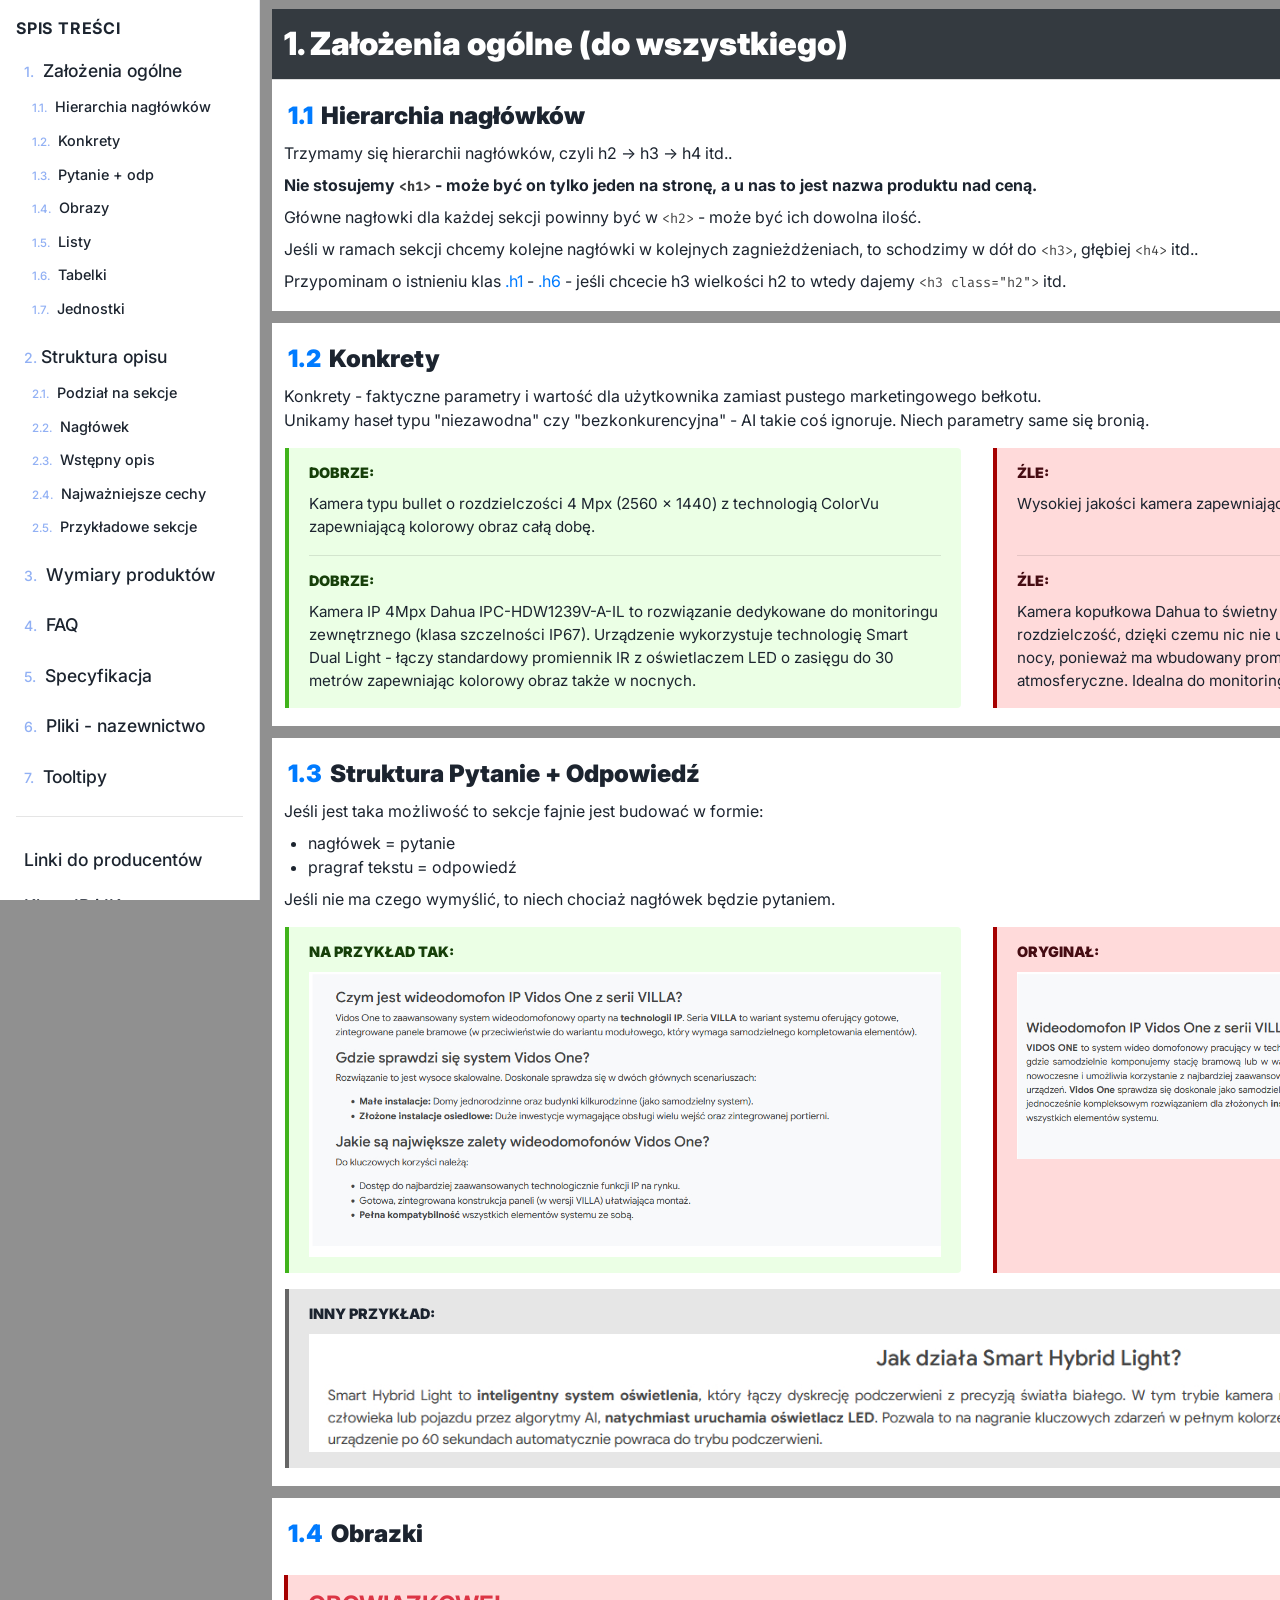
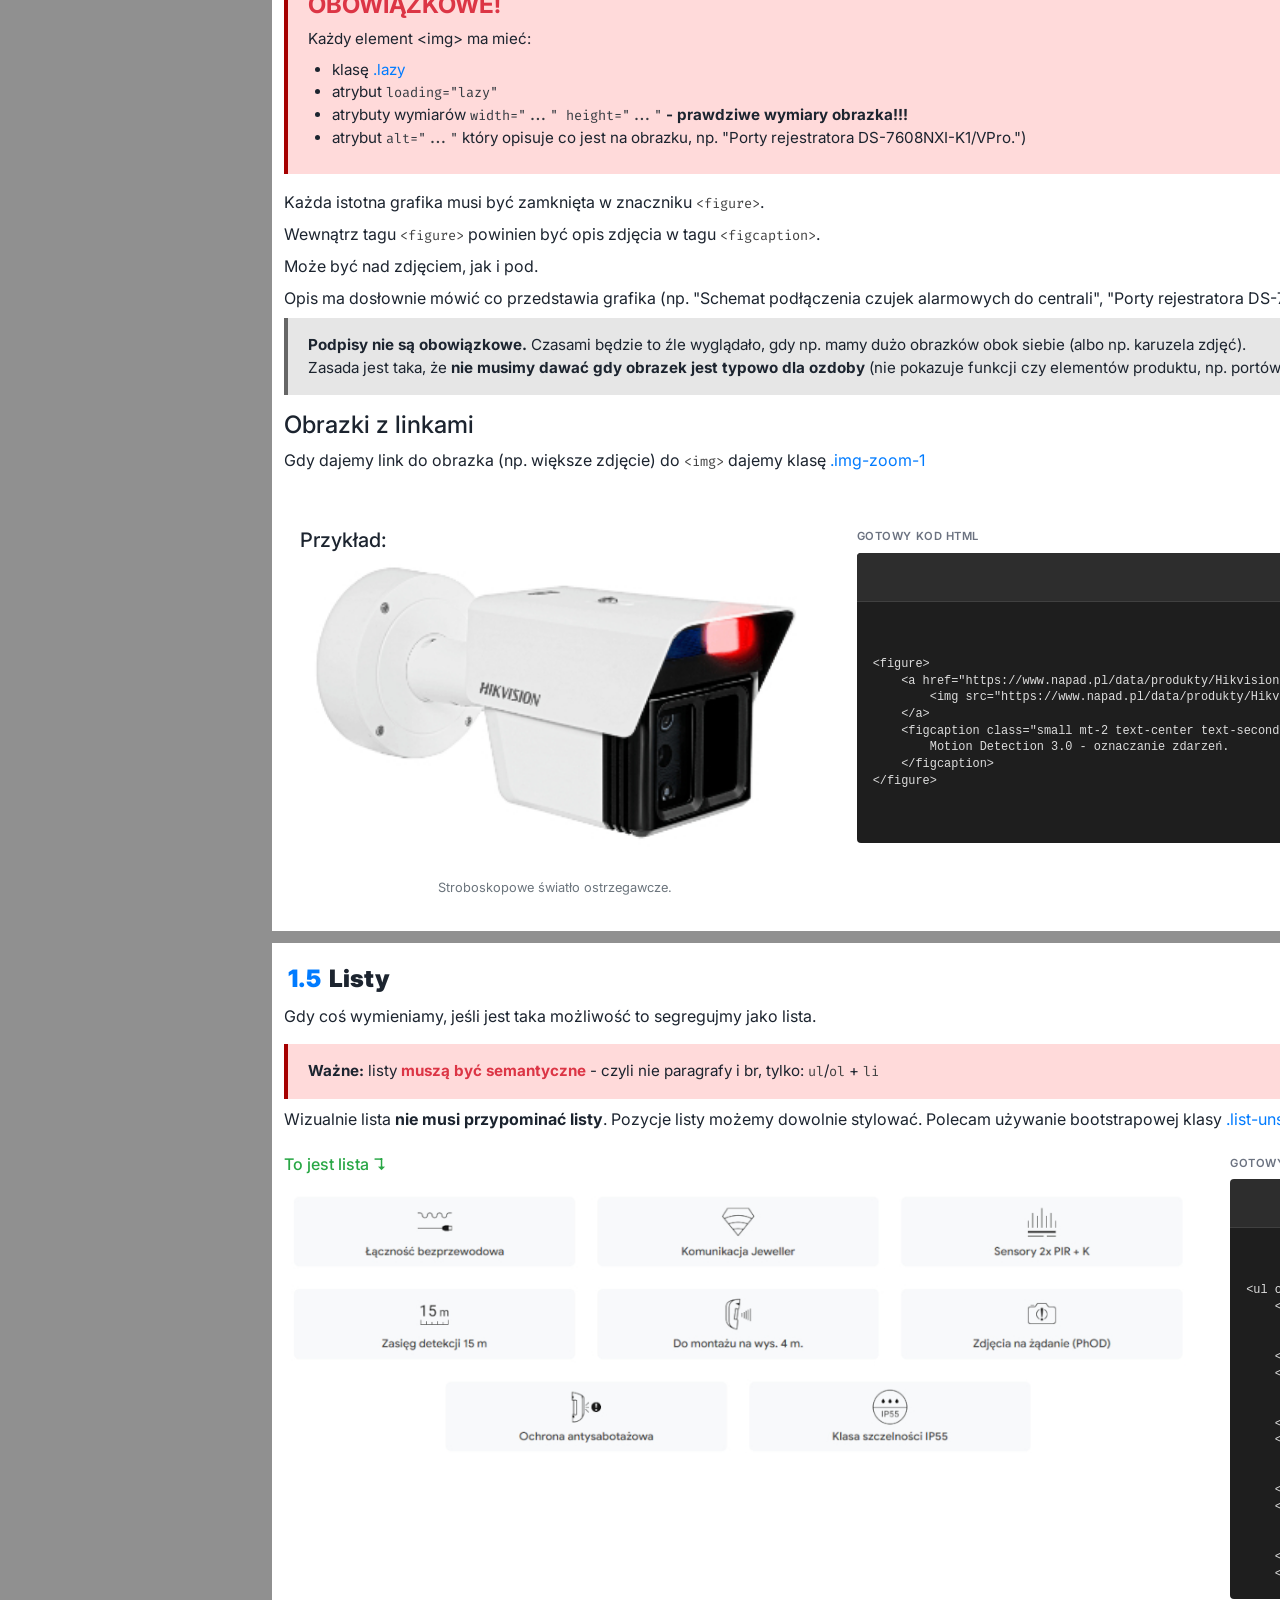
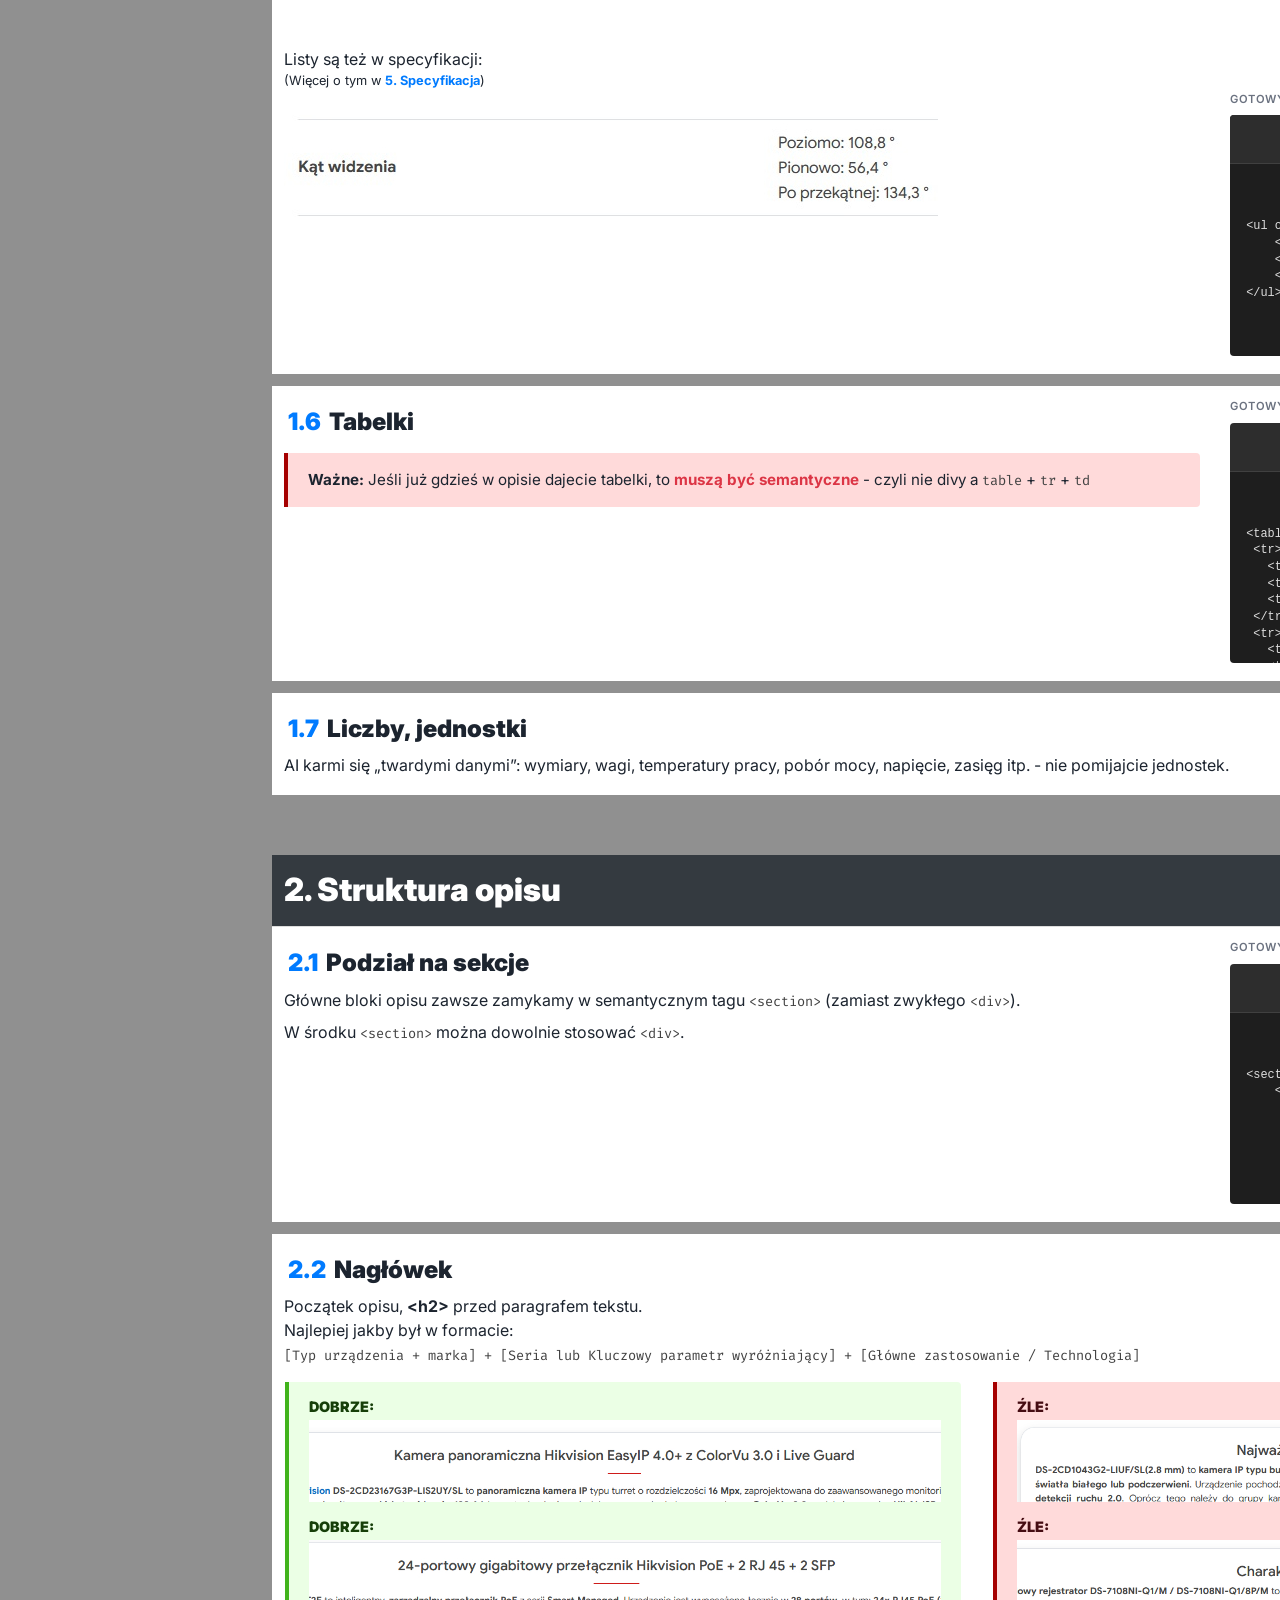
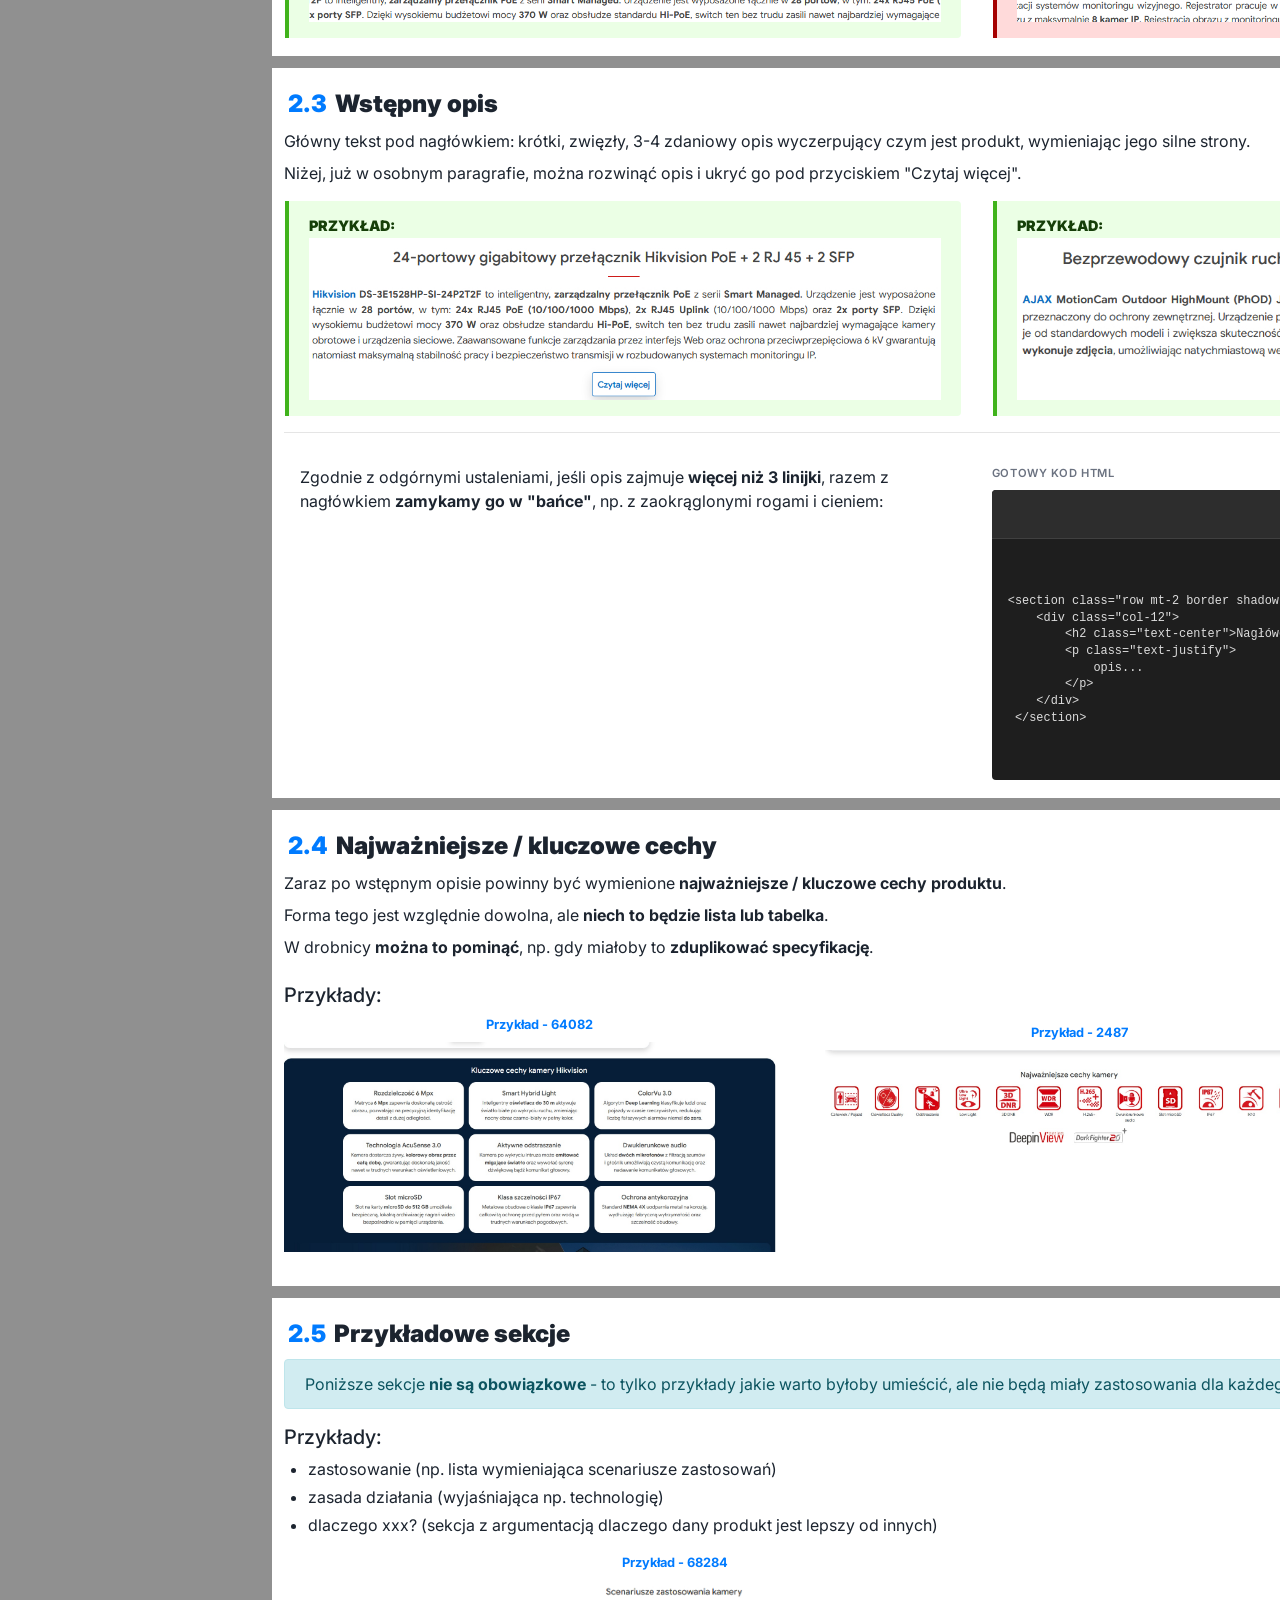
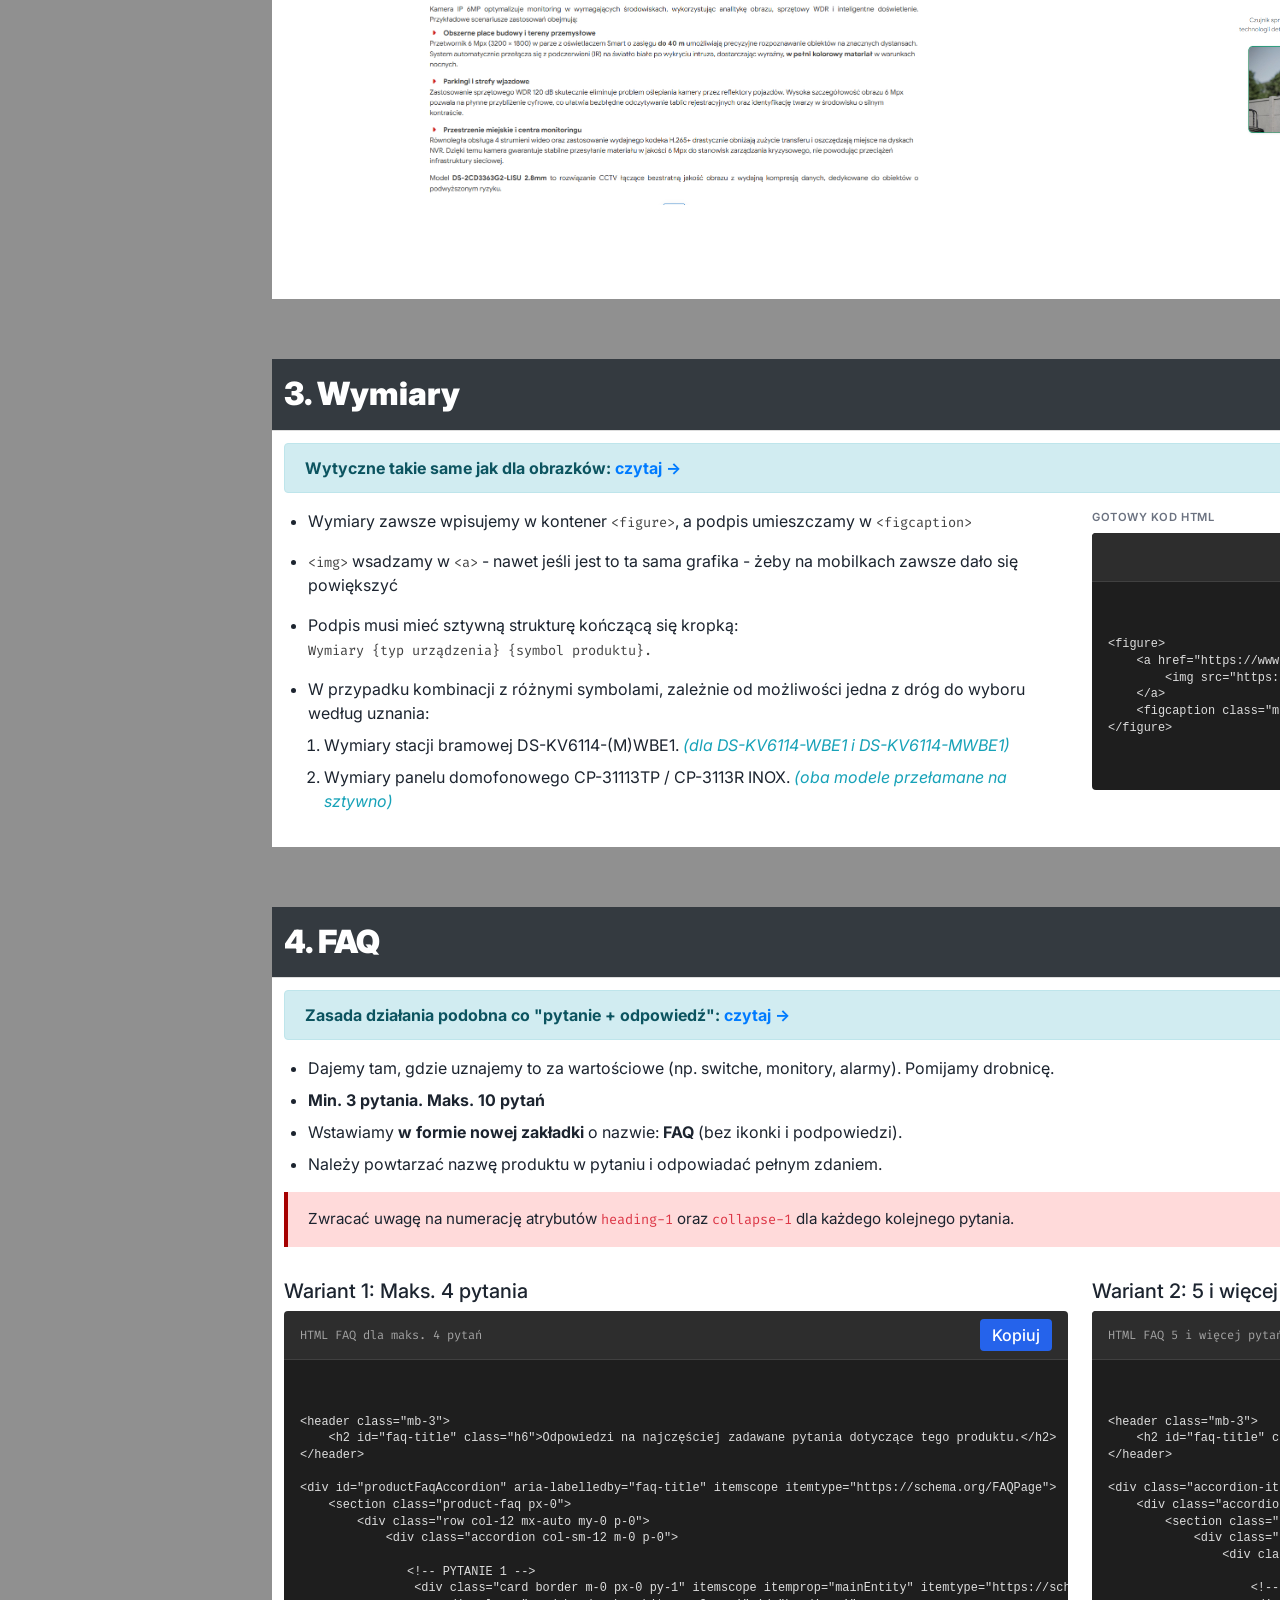
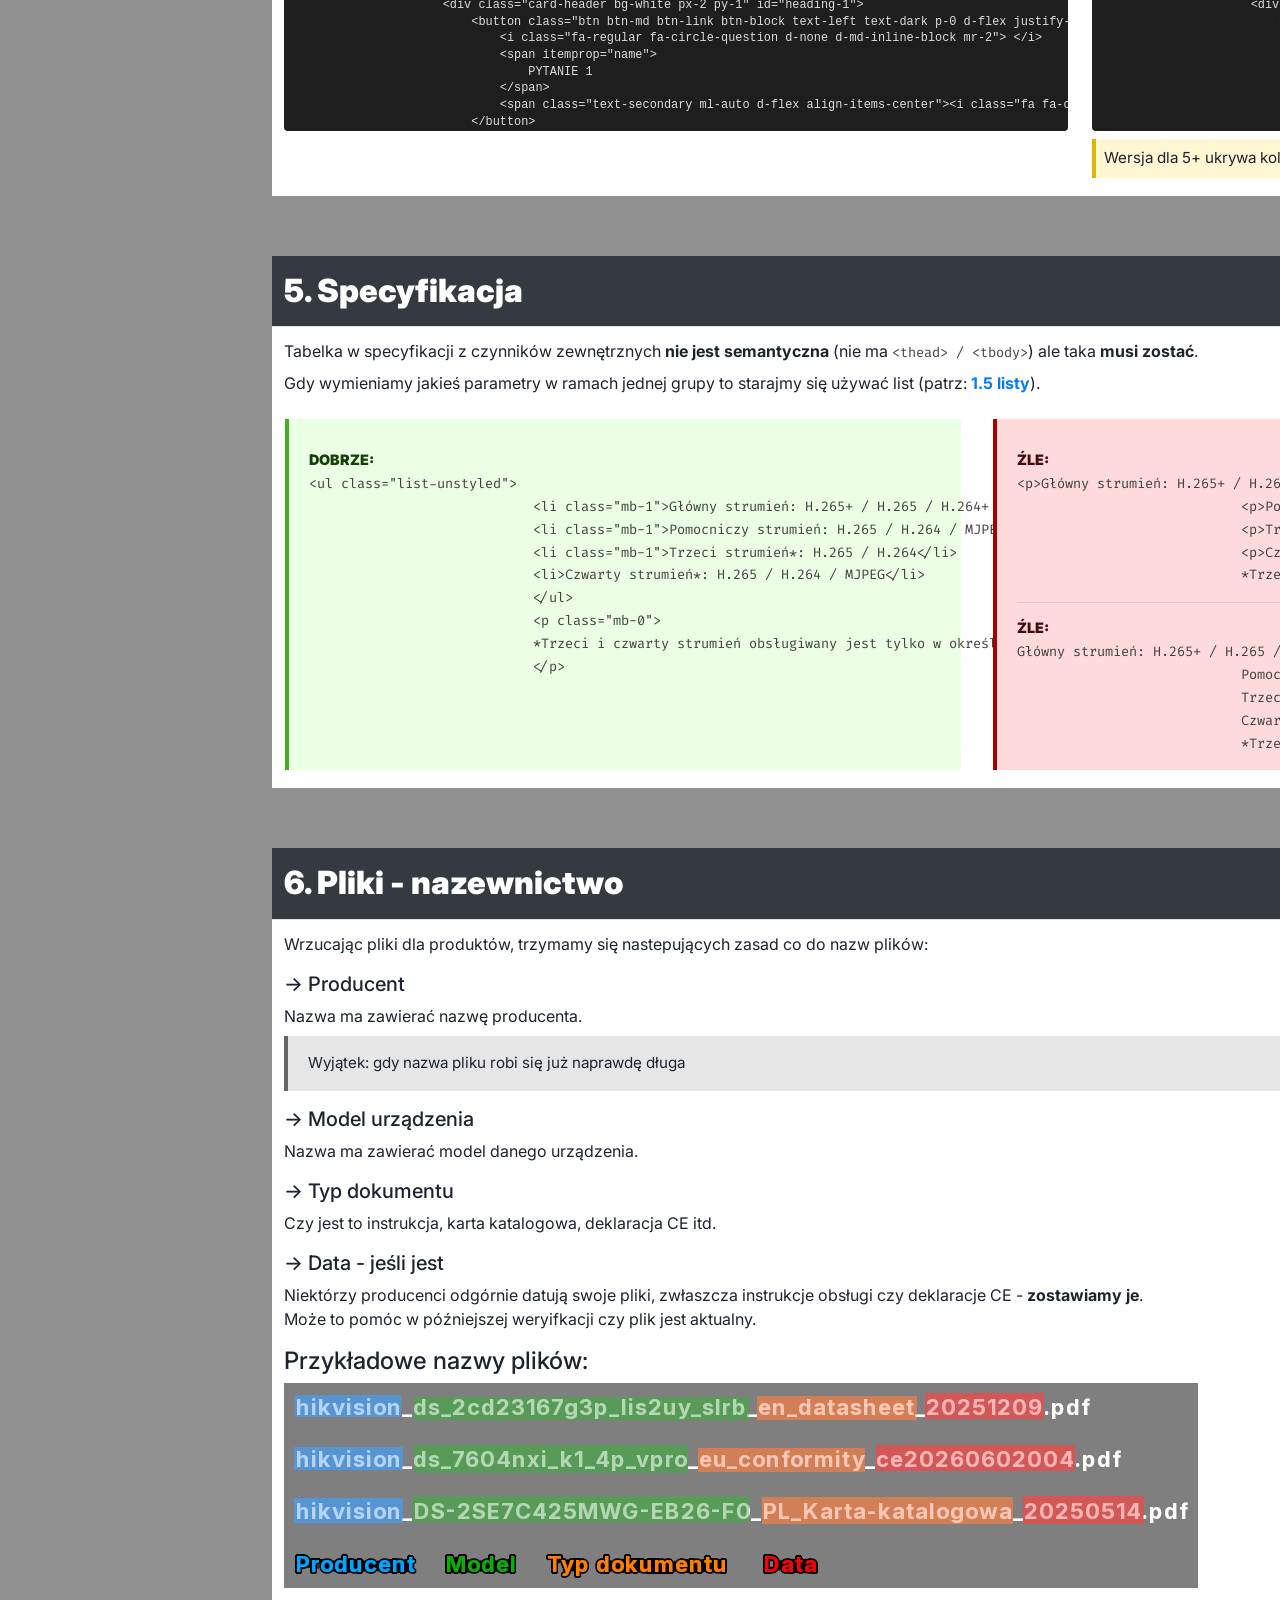
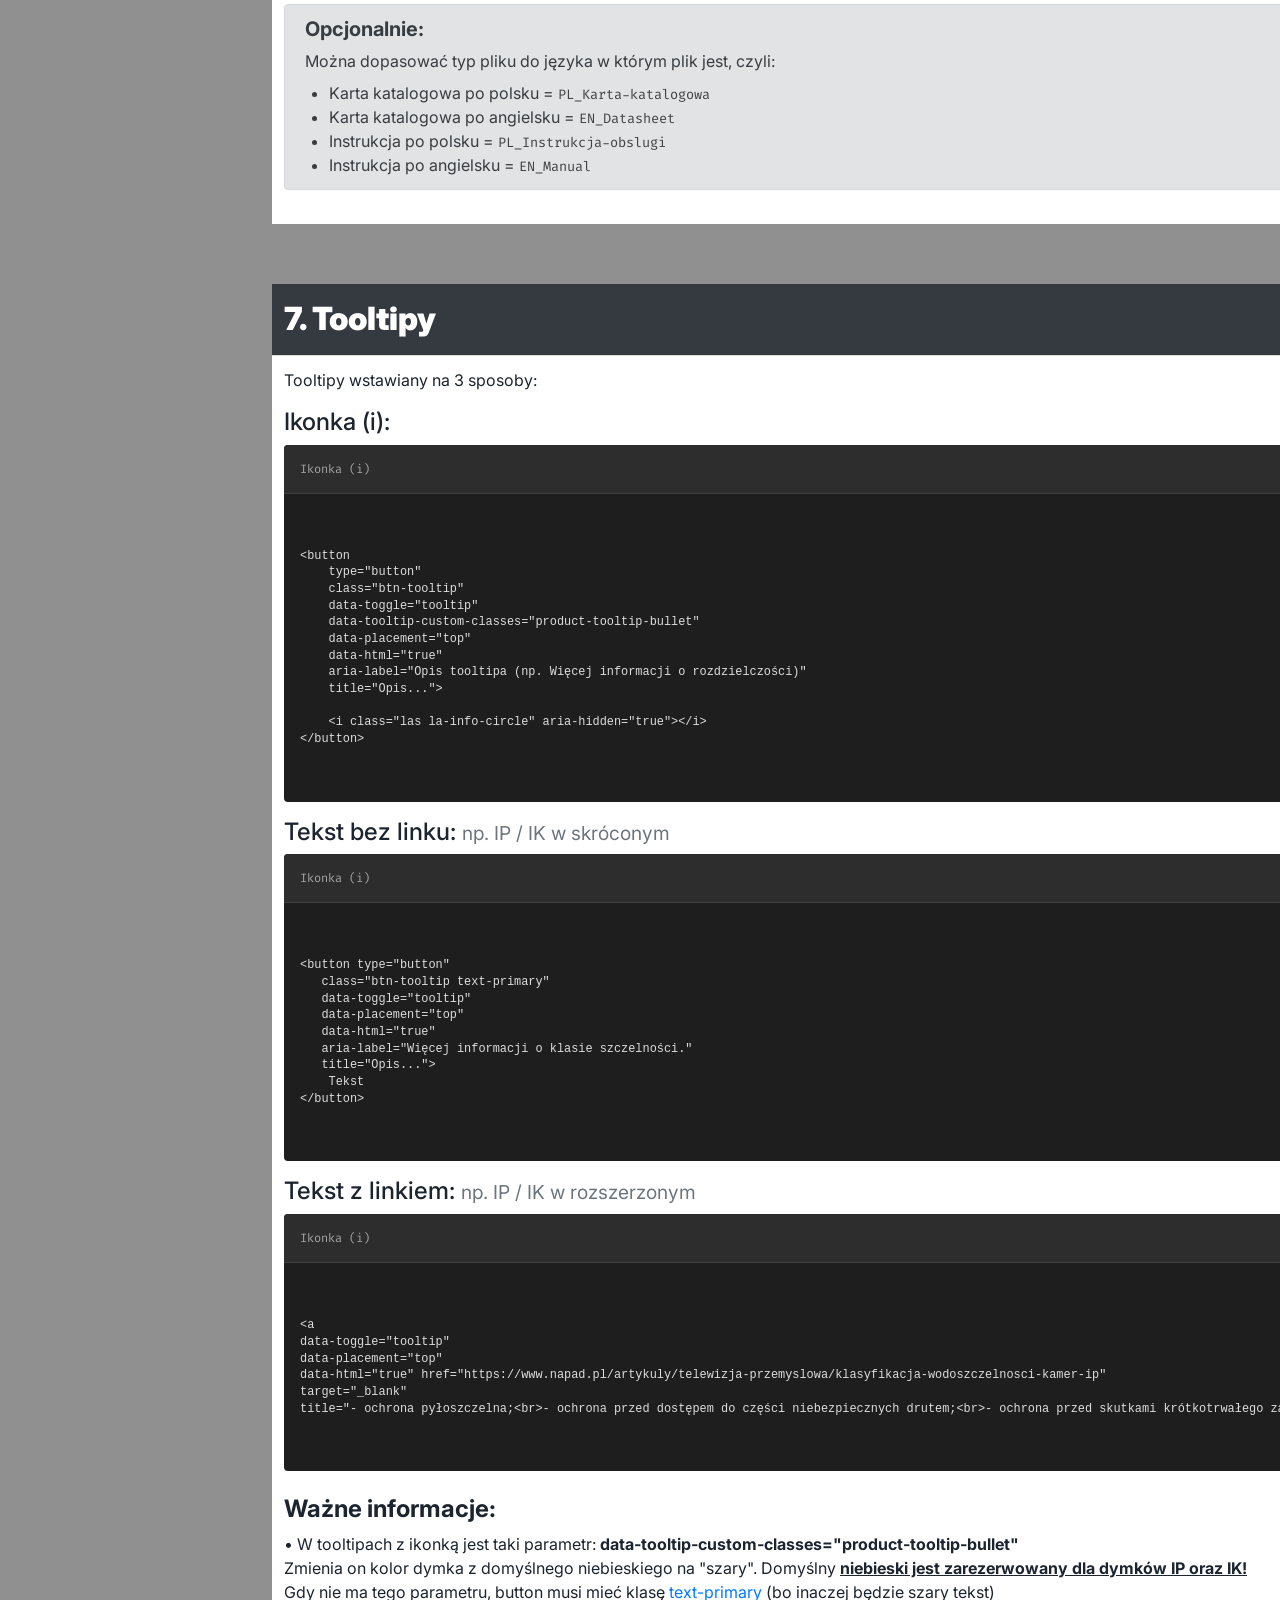
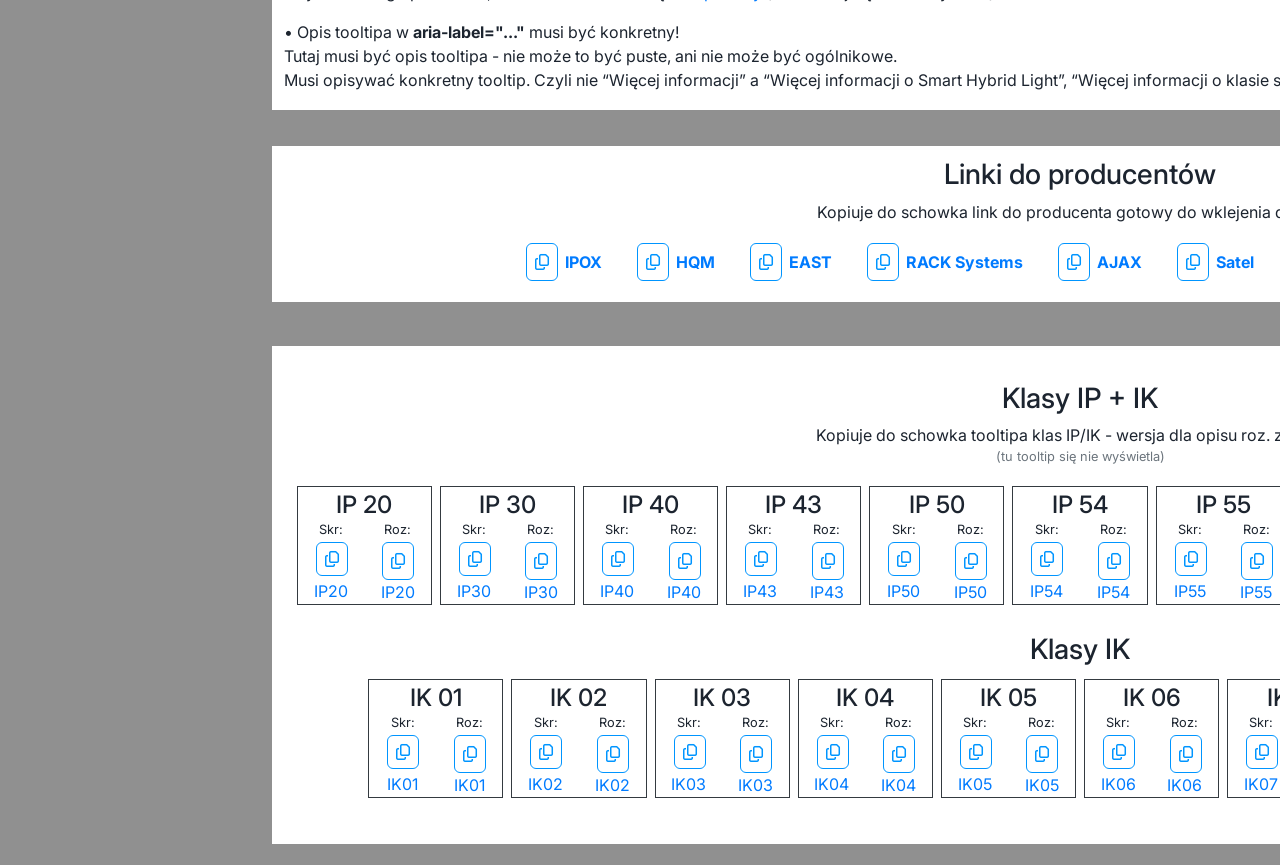
==== index.html @ 2a87dbf5 "Poprawki" ====
<!DOCTYPE html>
<html lang="pl">

<head>
    <meta charset="UTF-8">
    <meta name="viewport" content="width=device-width, initial-scale=1.0">
    <title>Wytyczne i ściągi do opisów produktów</title>
    <link href="https://fonts.googleapis.com/css2?family=Fira+Code:wght@400;500&family=Inter:wght@400;500;600;700&display=swap" rel="stylesheet">
    <link rel="stylesheet" href="https://cdn.jsdelivr.net/npm/bootstrap@4.6.2/dist/css/bootstrap.min.css" integrity="sha384-xOolHFLEh07PJGoPkLv1IbcEPTNtaed2xpHsD9ESMhqIYd0nLMwNLD69Npy4HI+N" crossorigin="anonymous">

    <link rel="stylesheet" href="style.css">
    <link rel="stylesheet" href="https://cdnjs.cloudflare.com/ajax/libs/font-awesome/6.7.2/css/all.min.css" />
</head>

<body>

    <nav class="sidebar">
        <div class="sidebar-title">Spis Treści</div>
        <ul class="nav-links">
            <li><a href="#zalozenia-ogolne"><span class="numeracja">1.</span> Założenia ogólne</a>
                <ul class="list-unstyled ml-2 mb-0">
                    <li><a href="#hierarchia-naglowkow"><span class="numeracja">1.1.</span> Hierarchia nagłówków</a></li>
                    <li><a href="#fakty"><span class="numeracja">1.2.</span> Konkrety</a></li>
                    <li><a href="#pytodp"><span class="numeracja">1.3.</span> Pytanie + odp</a></li>
                    <li><a href="#obrazki"><span class="numeracja">1.4.</span> Obrazy</a></li>
                    <li><a href="#listy"><span class="numeracja">1.5.</span> Listy</a></li>
                    <li><a href="#tabelki"><span class="numeracja">1.6.</span> Tabelki</a></li>
                    <li><a href="#liczby"><span class="numeracja">1.7.</span> Jednostki</a></li>
                </ul>
            </li>
            <li class="mt-2"><a href="#struktura"><span class="numeracja">2.</span>Struktura opisu</a>
                <ul class="list-unstyled ml-2 mb-0">
                    <li><a href="#podzial"><span class="numeracja">2.1.</span> Podział na sekcje</a></li>
                    <li><a href="#naglowek"><span class="numeracja">2.2.</span> Nagłówek</a></li>
                    <li><a href="#opis-wstep"><span class="numeracja">2.3.</span> Wstępny opis</a></li>
                    <li><a href="#najwazniejsze"><span class="numeracja">2.4.</span> Najważniejsze cechy</a></li>
                    <li><a href="#przykladowe-sekcje"><span class="numeracja">2.5.</span> Przykładowe sekcje</a></li>
                </ul>
            </li>
            <li class="mt-2"><a href="#wymiary"><span class="numeracja">3.</span> Wymiary produktów</a></li>
            <li class="mt-2"><a href="#faq"><span class="numeracja">4.</span> FAQ</a></li>
            <li class="mt-2"><a href="#specyfikacja"><span class="numeracja">5.</span> Specyfikacja</a></li>
            <li class="mt-2"><a href="#pliki"><span class="numeracja">6.</span> Pliki - nazewnictwo</a></li>
            <li class="mt-2"><a href="#tooltipy"><span class="numeracja">7.</span> Tooltipy</a></li>
            <hr>
            <li class="mt-1"><a href="#linki-do-producentow">Linki do producentów</a></li>
            <li class="mt-1"><a href="#klasy-ip-ik">Klasy IP i IK</a></li>
        </ul>
        <a href="wytyczne-do-opisow.zip" class="p-2 bg-success text-white rounded text-center img-zoom-1 text-decoration-none" download>Pobierz pliki lokalnie</a>
    </nav>

    <main class="main-content">
        <div class="main-header mt-2 bg-dark text-white" id="zalozenia-ogolne" style="border-bottom:1px solid #ddd;">
            <h2>1. Założenia ogólne (do wszystkiego)</h2>
        </div>

        <section class="module-card" id="hierarchia-naglowkow">
            <div class="module-header">
                <h3><span class="mr-2 text-primary">1.1</span>Hierarchia nagłówków</h3>
            </div>
            <div class="module-body">
                <p class="mb-2">Trzymamy się hierarchii nagłówków, czyli h2 -> h3 -> h4 itd..</p>
                <p class="mb-2"><strong>Nie stosujemy <code>&lt;h1&gt;</code> - może być on tylko jeden na stronę, a u nas to jest nazwa produktu nad ceną.</strong></p>
                <p class="mb-2">Główne nagłowki dla każdej sekcji powinny być w <code>&lt;h2&gt;</code> - może być ich dowolna ilość.</p>
                <p class="mb-2">Jeśli w ramach sekcji chcemy kolejne nagłówki w kolejnych zagnieżdżeniach, to schodzimy w dół do <code>&lt;h3&gt;</code>, głębiej <code>&lt;h4&gt;</code> itd..
                <p>Przypominam o istnieniu klas <span class="text-primary"> .h1</span> - <span class="text-primary"> .h6</span> - jeśli chcecie h3 wielkości h2 to wtedy dajemy <code>&lt;h3 class="h2"&gt;</code> itd.</p>
            </div>
        </section>

        <section class="module-card" id="fakty">
            <div class="module-header">
                <h3><span class="mr-2 text-primary">1.2</span>Konkrety</h3>
            </div>
            <div class="module-body">
                <p>Konkrety - faktyczne parametry i wartość dla użytkownika zamiast pustego marketingowego bełkotu.</p>
                <p>Unikamy haseł typu "niezawodna" czy "bezkonkurencyjna" - AI takie coś ignoruje. Niech parametry same się bronią.</p>
                <div class="row mt-3 justify-content-start">
                    <div class="col-12 col-md-5 mx-3 example-box good">
                        <h5>Dobrze:</h5>
                        <p>Kamera typu bullet o rozdzielczości 4 Mpx (2560&nbsp;&#215;&nbsp;1440) z technologią ColorVu zapewniającą kolorowy obraz całą dobę. </p>
                        <hr>
                        <h5>Dobrze:</h5>
                        <p>Kamera IP 4Mpx Dahua IPC-HDW1239V-A-IL to rozwiązanie dedykowane do monitoringu zewnętrznego (klasa szczelności IP67). Urządzenie wykorzystuje technologię Smart Dual Light - łączy standardowy promiennik IR z oświetlaczem LED o zasięgu do 30 metrów zapewniając kolorowy obraz także w nocnych.</p>
                    </div>
                    <div class="col-12 col-md-5 mx-3 example-box bad">
                        <h5>Źle:</h5>
                        <p>Wysokiej jakości kamera zapewniająca świetny obraz.<br><br></p>
                        <hr>
                        <h5>Źle:</h5>
                        <p>Kamera kopułkowa Dahua to świetny wybór do monitoringu. Posiada wysoką rozdzielczość, dzięki czemu nic nie umknie Twojej uwadze. Sprawdzi się w dzień i w nocy, ponieważ ma wbudowany promiennik. Wykrywa ruch i jest odporna na warunki atmosferyczne. Idealna do monitoringu domu.</p>
                    </div>
                </div>
            </div>
        </section>

        <section class="module-card" id="pytodp">
            <div class="module-header">
                <h3><span class="mr-2 text-primary">1.3</span>Struktura Pytanie + Odpowiedź</h3>
            </div>
            <div class="module-body">
                <p>Jeśli jest taka możliwość to sekcje fajnie jest budować w formie: </p>
                <ul class="ml-4 my-2">
                    <li>nagłówek = pytanie</li>
                    <li>pragraf tekstu = odpowiedź</li>
                </ul>
                <p>Jeśli nie ma czego wymyślić, to niech chociaż nagłówek będzie pytaniem.</p>
                <div class="row mt-3 justify-content-start">

                    <div class="col-12 col-md-5 mx-3 example-box good">
                        <h5>Na przykład tak:</h5>
                        <a href="vidos-przyklad.jpg" data-fancybox="gallery"><img src="vidos-przyklad.jpg" alt="" class="img-fluid"></a>
                    </div>
                    <div class="col-12 col-md-5 mx-3 example-box bad">
                        <h5>Oryginał:</h5>
                        <a href="vidos-oryginal.jpg" data-fancybox="gallery"><img src="vidos-oryginal.jpg" alt="" class="img-fluid"></a>
                    </div>
                </div>
                <div class="row mt-3 justify-content-start">

                    <div class="col-12 col-md-11 mx-3 example-box neutral">
                        <h5>Inny przykład:</h5>
                        <a href="hik-pytanieodp-przyklad.jpg" data-fancybox="gallery"><img src="hik-pytanieodp-przyklad.jpg" alt="" class="img-fluid"></a>
                    </div>
                </div>
            </div>
        </section>

        <section class="module-card" id="obrazki">
            <div class="module-header">
                <h3><span class="mr-2 text-primary">1.4</span>Obrazki</h3>
            </div>
            <div class="module-body">
                <div class="example-box bad my-3">
                    <h4 class="text-danger font-weight-bold">OBOWIĄZKOWE!</h4>
                    Każdy element &lt;img&gt; ma mieć:
                    <ul class="my-2 ml-4">
                        <li>klasę <span class="text-primary"> .lazy</span></li>
                        <li>atrybut <code class="text-dark">loading="lazy"</code></li>
                        <li>atrybuty wymiarów <code class="text-dark">width="..." height="..."</code> <strong>- prawdziwe wymiary obrazka!!!</strong></li>
                        <li>atrybut <code class="text-dark">alt="..."</code> który opisuje co jest na obrazku, np. "Porty rejestratora DS-7608NXI-K1/VPro.")</li>
                    </ul>
                </div>
                <p class="mb-2">Każda istotna grafika musi być zamknięta w znaczniku <code>&lt;figure&gt;</code>.</p>
                <p class="mb-2">Wewnątrz tagu <code>&lt;figure&gt;</code> powinien być opis zdjęcia w tagu <code>&lt;figcaption&gt;</code>.</p>
                <p class="mb-2">Może być nad zdjęciem, jak i pod.</p>
                <p class="mb-2">Opis ma dosłownie mówić co przedstawia grafika (np. "Schemat podłączenia czujek alarmowych do centrali", "Porty rejestratora DS-7608NXI-K1/VPro.").</p>
                <div class="example-box neutral mb-3">
                    <p><strong>Podpisy nie są obowiązkowe.</strong> Czasami będzie to źle wyglądało, gdy np. mamy dużo obrazków obok siebie (albo np. karuzela zdjęć).<br>
                        Zasada jest taka, że <strong>nie musimy dawać gdy obrazek jest typowo dla ozdoby</strong> (nie pokazuje funkcji czy elementów produktu, np. portów)</p>
                </div>
                <h4>Obrazki z linkami</h4>
                <p class="mb-2">Gdy dajemy link do obrazka (np. większe zdjęcie) do <code>&lt;img&gt;</code> dajemy klasę <span class="text-primary">.img-zoom-1</span></p>
                <div class="row mt-5 justify-content-start">
                    <div class="col-12 col-md-4 mx-3">
                        <h5>Przykład:</h5>
                        <figure>
                            <a href="figcaption-przyklad.jpg">
                                <img src="figcaption-przyklad.jpg" alt="Zasada działania Hikvision Motion Detection 2.0" loading="lazy" class="img-fluid lazy img-zoom-1" width="574" height="317">
                            </a>
                            <figcaption class="small mt-2 text-center text-secondary">
                                Stroboskopowe światło ostrzegawcze.
                            </figcaption>
                        </figure>
                    </div>
                    <div class="col-12 col-md-7">
                        <div class="section-label">Gotowy kod HTML</div>
                        <div class="code-box">
                            <div class="code-header">
                                <button class="btn-copy mr-0 ml-auto" data-code-id="kod-figure-img">Kopiuj</button>
                            </div>
                            <code id="kod-figure-img">
                                <pre>&lt;figure&gt;
    &lt;a href="https://www.napad.pl/data/produkty/Hikvision/technologie/motion_detection_2.0/md2_0.jpg"&gt;
        &lt;img src="https://www.napad.pl/data/produkty/Hikvision/technologie/motion_detection_2.0/md2_0.jpg" alt="Zasada działania Hikvision Motion Detection 2.0" loading="lazy" class="img-fluid lazy img-zoom-1" width="574" height="317"&gt;
    &lt;/a&gt;
    &lt;figcaption class="small mt-2 text-center text-secondary"&gt;
        Motion Detection 3.0 - oznaczanie zdarzeń.
    &lt;/figcaption&gt;
&lt;/figure&gt;</pre>
                            </code>
                        </div>
                    </div>
                </div>
            </div>
        </section>


        <section class="module-card" id="listy">
            <div class="module-header">
                <h3><span class="mr-2 text-primary">1.5</span>Listy</h3>
            </div>
            <div class="module-body">
                <p>Gdy coś wymieniamy, jeśli jest taka możliwość to segregujmy jako lista.</p>
                <div class="example-box bad mt-3">
                    <p><strong>
                            Ważne:</strong> listy <strong class="text-danger">muszą być semantyczne</strong> - czyli nie paragrafy i br, tylko: <code>ul</code>/<code>ol</code> + <code>li</code></p>
                </div>
                <p class="mt-2">
                    Wizualnie lista <strong>nie musi przypominać listy</strong>. Pozycje listy możemy dowolnie stylować.
                    Polecam używanie bootstrapowej klasy <span class="text-primary">.list-unstyled</span> - czyści domyślne stylowanie.</p>

                <div class="row mt-4 mb-5">
                    <div class="col-md-7">
                        <h6 class="text-success">To jest lista &#8628;</h6>
                        <img src="ajax_przyklad-lista.jpg" alt="" class="img-fluid">
                    </div>
                    <div class="col-md-5">
                        <div class="section-label">Gotowy kod HTML</div>
                        <div class="code-box">
                            <div class="code-header">
                                <button class="btn-copy mr-0 ml-auto" data-code-id="kod-lista">Kopiuj</button>
                            </div>
                            <code id="kod-lista">
                                <pre>&lt;ul class="list-group list-group-flush d-flex flex-row flex-wrap justify-content-center"&gt;
    &lt;li class="col-sm-12 col-md-5 col-lg-3 my-1 mt-md-3 mb-md-3 mx-3 p-2 d-flex flex-column align-items-center bg-light rounded-050"&gt;
        &lt;img src="https://www.napad.pl/data/produkty/AJAX/!ikony/wired-wireless-connection_mini.png" class="img-fluid lazy mx-auto nogallery" loading="lazy" width="56" height="56" alt="Łączność bezprzewodowa"&gt;
        &lt;h6 class="my-1"&gt;Łączność bezprzewodowa&lt;/h6&gt;
    &lt;/li&gt;
    &lt;li class="col-sm-12 col-md-5 col-lg-3 my-1 mt-md-3 mb-md-3 mx-3 p-2 d-flex flex-column align-items-center bg-light rounded-050"&gt;
        &lt;img src="https://www.napad.pl/data/produkty/AJAX/!ikony/jeweller-logo_black.png" class="img-fluid lazy mx-auto nogallery" loading="lazy" width="56" height="56" alt="Komunikacja Jeweller"&gt;
        &lt;h6 class="my-1"&gt;Komunikacja Jeweller&lt;/h6&gt;
    &lt;/li&gt;
    &lt;li class="col-sm-12 col-md-5 col-lg-3 my-1 mt-md-3 mb-md-3 mx-3 p-2 d-flex flex-column align-items-center bg-light rounded-050"&gt;
        &lt;img src="https://www.napad.pl/data/produkty/AJAX/!ikony/smart-detect_mini.png" class="img-fluid lazy mx-auto nogallery" loading="lazy" width="56" height="56" alt="Sensory 2x PIR + K"&gt;
        &lt;h6 class="my-1"&gt;Sensory 2x PIR + K&lt;/h6&gt;
    &lt;/li&gt;
    &lt;li class="col-sm-12 col-md-5 col-lg-3 my-1 mt-md-3 mb-md-3 mx-3 p-2 d-flex flex-column align-items-center bg-light rounded-050"&gt;
        &lt;img src="https://www.napad.pl/data/produkty/AJAX/!ikony/15-m-distance_mini.png" class="img-fluid lazy mx-auto nogallery" loading="lazy" width="56" height="56" alt="Zasięg do 15 m"&gt;
        &lt;h6 class="my-1"&gt;Zasięg detekcji 15 m&lt;/h6&gt;
    &lt;/li&gt;
    &lt;li class="col-sm-12 col-md-5 col-lg-3 my-1 mt-md-3 mb-md-3 mx-3 p-2 d-flex flex-column align-items-center bg-light rounded-050"&gt;
        &lt;img src="https://www.napad.pl/data/produkty/AJAX/!ikony/one-sensors_mini.png" class="img-fluid lazy mx-auto nogallery" loading="lazy" width="56" height="56" alt="Montaż 2-4 m"&gt;
        &lt;h6 class="my-1"&gt;Do montażu na wys. 4&nbsp;m.&lt;/h6&gt;
    &lt;/li&gt;
    &lt;li class="col-sm-12 col-md-5 col-lg-3 my-1 mt-md-3 mb-md-3 mx-3 p-2 d-flex flex-column align-items-center bg-light rounded-050"&gt;
        &lt;img src="https://www.napad.pl/data/produkty/AJAX/!ikony/alarm-photo_mini.png" class="img-fluid lazy mx-auto nogallery" loading="lazy" width="56" height="56" alt="Zdjęcie na żądanie"&gt;
        &lt;h6 class="my-1"&gt;Zdjęcia na żądanie (PhOD)&lt;/h6&gt;
    &lt;/li&gt;
    &lt;li class="col-sm-12 col-md-5 col-lg-3 my-1 mt-md-3 mb-md-3 mx-3 p-2 d-flex flex-column align-items-center bg-light rounded-050"&gt;
         &lt;img src="https://www.napad.pl/data/produkty/AJAX/!ikony/tamper-m%D1%81-outdoor.png" class="img-fluid lazy mx-auto nogallery" loading="lazy" width="56" height="56" alt="Zabezpieczenia antysabotażowe"&gt;
        &lt;h6 class="my-1"&gt;Ochrona antysabotażowa&lt;/h6&gt;
    &lt;/li&gt;
    &lt;li class="col-sm-12 col-md-5 col-lg-3 my-1 mt-md-3 mb-md-3 mx-3 p-2 d-flex flex-column align-items-center bg-light rounded-050"&gt;
        &lt;img src="https://www.napad.pl/data/produkty/AJAX/!ikony/ip55_mini.png" class="img-fluid lazy mx-auto nogallery" loading="lazy" width="56" height="56" alt="Odporność IP55"&gt;
        &lt;h6 class="my-1"&gt;Klasa szczelności IP55&lt;/h6&gt;
    &lt;/li&gt;
&lt;/ul&gt;</pre>
                            </code>

                        </div>
                    </div>

                </div>
                <p>Listy są też w specyfikacji:</p>
                <p class="small">(Więcej o tym w <a href="#specyfikacja" class="text-primary font-weight-bold">5. Specyfikacja</a>)</p>
                <div class="row justify-content-start">
                    <div class="col-12 col-md-7">
                        <img src="lista-w-spec.jpg" alt="" class="mt-4">
                    </div>
                    <div class="col-12 col-md-5">
                        <div class="section-label">Gotowy kod HTML</div>
                        <div class="code-box">
                            <div class="code-header">
                                <button class="btn-copy mr-0 ml-auto" data-code-id="kod-lista-spec">Kopiuj</button>
                            </div>
                            <code id="kod-lista-spec">
                                <pre>&lt;ul class="list-unstyled m-0"&gt;
    &lt;li class="mb-1">Poziomo: 108,8&nbsp;&deg;&lt;/li&gt;
    &lt;li class="mb-1">Pionowo: 56,4&nbsp;&deg;&lt;/li&gt;
    &lt;li>Po przekątnej: 134,3&nbsp;&deg;&lt;/li&gt;
&lt;/ul&gt;</pre>
                            </code>
                        </div>
                    </div>

                </div>
            </div>

        </section>

        <section class="module-card" id="tabelki">
            <div class="module-body">
                <div class="row">
                    <div class="col-md-7">
                        <div class="module-header">
                            <h3><span class="mr-2 text-primary">1.6</span>Tabelki</h3>
                        </div>
                        <div class="example-box bad mt-3">
                            <p><strong>Ważne:</strong> Jeśli już gdzieś w opisie dajecie tabelki, to <strong class="text-danger">muszą być semantyczne</strong> - czyli nie divy a <code>table</code> + <code>tr</code> + <code>td</code></p>
                        </div>

                    </div>

                    <div class="col-md-5">
                        <div class="section-label">Gotowy kod HTML</div>
                        <div class="code-box" style="height:240px">
                            <div class="code-header">
                                <button class="btn-copy mr-0 ml-auto" data-code-id="kod-tabela">Kopiuj</button>
                            </div>

                            <code id="kod-tabela">
                                <pre>&lt;table&gt;
 &lt;tr&gt;
   &lt;th&gt;Nagłówek 1&lt;/th&gt;
   &lt;th&gt;Nagłówek 2&lt;/th&gt; 
   &lt;th&gt;Nagłówek 3&lt;/th&gt;
 &lt;/tr&gt;
 &lt;tr&gt;
   &lt;td&gt;Dane 1A&lt;/td&gt;
   &lt;td&gt;Dane 1B&lt;/td&gt; 
   &lt;td&gt;Dane 1C&lt;/td&gt;
 &lt;/tr&gt;
  &lt;tr&gt;
   &lt;td&gt;Dane 2A&lt;/td&gt;
   &lt;td&gt;Dane 2B&lt;/td&gt; 
   &lt;td&gt;Dane 2C&lt;/td&gt;
  &lt;/tr&gt;
&lt;/table&gt;</pre>
                            </code>
                        </div>
                    </div>
                </div>
            </div>
        </section>




        <section class="module-card" id="liczby">
            <div class="module-header">
                <h3><span class="mr-2 text-primary">1.7</span>Liczby, jednostki </h3>
            </div>
            <div class="module-body">
                <p>AI karmi się „twardymi danymi”: wymiary, wagi, temperatury pracy, pobór mocy, napięcie, zasięg itp. - nie pomijajcie jednostek.</p>
            </div>
        </section>

        <div class="main-header mt-5 bg-dark text-white" style="border-bottom:1px solid #ddd;" id="struktura">
            <h2>2. Struktura opisu</h2>
        </div>

        <section class="module-card" id="podzial">
            <div class="module-body">
                <div class="row">
                    <div class="col-md-7">
                        <div class="module-header">
                            <h3><span class="mr-2 text-primary">2.1</span>Podział na sekcje</h3>
                        </div>
                        <p class="mb-2">Główne bloki opisu zawsze zamykamy w semantycznym tagu <code>&lt;section&gt;</code> (zamiast zwykłego <code>&lt;div&gt;</code>).</p>
                        <p>W środku <code>&lt;section&gt;</code> można dowolnie stosować <code>&lt;div&gt;</code>.</p>
                    </div>

                    <div class="col-md-5">
                        <div class="section-label">Gotowy kod HTML</div>
                        <div class="code-box" style="height:240px">
                            <div class="code-header">
                                <button class="btn-copy mr-0 ml-auto" data-code-id="kod-section">Kopiuj</button>
                            </div>
                            <code id="kod-section">
                                <pre>&lt;section class="row my-4 justify-content-center"&gt;
    &lt;div class="col-md-6"&gt;
        &lt;h2 class="mb-3"&gt;Kamera IP 4K z detekcją ruchu AI i ColorVu&lt;/h2&gt;
        &lt;p&gt;
            Rozdzielczość &lt;strong&gt;8 Mpx&lt;/strong&gt; pozwala na precyzyjną identyfikację 
            człowieka lub pojazdu z odległości &lt;strong&gt;do 15 metrów&lt;/strong&gt;. 
            Wbudowany oświetlacz LED gwarantuje...
        &lt;/p&gt;
    &lt;/div&gt;
    &lt;div class="col-md-6"&gt;
        ...
    &lt;/div&gt;
&lt;/section&gt;</pre>
                            </code>
                        </div>
                    </div>
                </div>
            </div>
        </section>

        <section class="module-card">
            <div class="module-header" id="naglowek">
                <h3><span class="mr-2 text-primary">2.2</span>Nagłówek</h3>
            </div>
            <div class="module-body">
                <p>Początek opisu, <strong>&lt;h2&gt;</strong> przed paragrafem tekstu.</p>
                <p>Najlepiej jakby był w formacie:<br>
                    <code>[Typ urządzenia + marka] + [Seria lub Kluczowy parametr wyróżniający] + [Główne zastosowanie / Technologia]</code>
                </p>

                <div class="row justify-content-start mt-3">
                    <div class="col-12 col-md-5 mx-3 example-box good">
                        <h5 class="mb-1">DOBRZE:</h5>
                        <a href="hik-dobry-przyklad1.jpg" data-fancybox="gallery"><img src="hik-dobry-przyklad1.jpg" alt="" class="img-fluid"></a>
                        <h5 class="mt-3 mb-1">DOBRZE:</h5>
                        <a href="hik-dobry-przyklad2.jpg" data-fancybox="gallery"><img src="hik-dobry-przyklad2.jpg" alt="" class="img-fluid"></a>
                    </div>
                    <div class="col-12 col-md-5 mx-3 example-box bad">
                        <h5 class="mb-1">ŹLE:</h5>
                        <a href="hik-zly-przyklad1.jpg" data-fancybox="gallery"><img src="hik-zly-przyklad1.jpg" alt="" class="img-fluid"></a>
                        <h5 class="mt-3 mb-1">ŹLE:</h5>
                        <a href="hik-zly-przyklad2.jpg" data-fancybox="gallery"><img src="hik-zly-przyklad2.jpg" alt="" class="img-fluid"></a>
                    </div>
                </div>
            </div>
        </section>

        <section class="module-card">
            <div class="module-header" id="opis-wstep">
                <h3><span class="mr-2 text-primary">2.3</span>Wstępny opis</h3>
            </div>
            <div class="module-body">
                <p class="mb-2">Główny tekst pod nagłówkiem: krótki, zwięzły, 3-4 zdaniowy opis wyczerpujący czym jest produkt, wymieniając jego silne strony.
                </p>
                <p>Niżej, już w osobnym paragrafie, można rozwinąć opis i ukryć go pod przyciskiem "Czytaj więcej".</p>
                <div class="row justify-content-start mt-3">
                    <div class="col-12 col-md-5 mx-3 example-box good">
                        <h5 class="mb-1">PRZYKŁAD:</h5>
                        <a href="hik-opis-przyklad.jpg" data-fancybox="gallery"><img src="hik-opis-przyklad.jpg" alt="" class="img-fluid"></a>
                    </div>
                    <div class="col-12 col-md-5 mx-3 example-box good">
                        <h5 class="mb-1">PRZYKŁAD:</h5>
                        <a href="ajax-opis-przyklad.jpg" data-fancybox="gallery"><img src="ajax-opis-przyklad.jpg" alt="" class="img-fluid"></a>
                    </div>
                </div>
                <hr>

                <div class="row justify-content-start mt-3">
                    <div class="col-12 col-md-5 mx-3">
                        <p>Zgodnie z odgórnymi ustaleniami, jeśli opis zajmuje <strong>więcej niż 3 linijki</strong>, razem z nagłówkiem <strong>zamykamy go w "bańce"</strong>, np. z zaokrąglonymi rogami i cieniem:</p>
                    </div>
                    <div class="col-12 col-md-5">
                        <div class="section-label">Gotowy kod HTML</div>
                        <div class="code-box">
                            <div class="code-header">
                                <button class="btn-copy mr-0 ml-auto" data-code-id="kod-banka">Kopiuj</button>
                            </div>
                            <code id="kod-banka">
                                <pre>&lt;section class="row mt-2 border shadow p-4 mb-2 rounded-150"&gt;
    &lt;div class="col-12"&gt;
        &lt;h2 class="text-center">Nagłówek...&lt;/h2&gt;
        &lt;p class="text-justify"&gt;
            opis...
        &lt;/p&gt;
    &lt;/div&gt;
 &lt;/section&gt;</pre>
                            </code>
                        </div>
                    </div>
                </div>
            </div>
        </section>



        <section class="module-card" id="najwazniejsze">
            <div class="module-header">
                <h3><span class="mr-2 text-primary">2.4</span>Najważniejsze / kluczowe cechy</h3>
            </div>
            <div class="module-body">
                <p class="mb-2">Zaraz po wstępnym opisie powinny być wymienione <strong>najważniejsze / kluczowe cechy produktu</strong>.</p>
                <p class="mb-2">Forma tego jest względnie dowolna, ale <strong>niech to będzie lista lub tabelka</strong>.</p>
                <p>W drobnicy <strong>można to pominąć</strong>, np. gdy miałoby to <strong>zduplikować specyfikację</strong>.</p>
                <h5 class="mt-4">Przykłady:</h5>
                <div class="row mt-0">
                    <div class="col-12 col-md-6 col-lg-4">
                        <figure>
                            <figcaption class="my-2 text-secondary text-center small mt-auto mb-0 align-self-end"><a href="https://www.napad.pl/produkty-935-15682-ds-2cd2367g3-lis2uy-sl-srb"><strong>Przykład - 64082</strong></a></figcaption>
                            <img src="cechy_przyklad-1.jpg" class="img-fluid lazy" alt="" loading="lazy" width="500" height="441">
                        </figure>
                    </div>
                    <div class="col-12 col-md-6 col-lg-4">
                        <figure>
                            <figcaption class="my-2 text-secondary text-center small"><a href="https://www.napad.pl/produkty-934-15698-ids-2cd7t46g2-vx3-ihsy-kamera-ip-4mpx"><strong>Przykład - 2487</strong></a></figcaption>
                            <img src="cechy_przyklad-2.jpg" class="img-fluid lazy" alt="" loading="lazy" width="500" height="441">
                        </figure>
                    </div>
                    <div class="col-12 col-md-6 col-lg-4">
                        <figure>
                            <figcaption class="my-2 text-secondary text-center small"><a href="https://www.napad.pl/produkty-1544-15496-ajax-motioncam-highmount-phod-czujnik-ruchu-zewnetrzny"><strong>Przykład - 65693</strong></a></figcaption>
                            <img src="cechy_przyklad-3.jpg" class="img-fluid lazy" alt="" loading="lazy" width="500" height="441">
                        </figure>
                    </div>
                </div>
            </div>
        </section>


        <section class="module-card" id="przykladowe-sekcje">
            <div class="module-header">
                <h3><span class="mr-2 text-primary">2.5</span>Przykładowe sekcje</h3>
            </div>
            <div class="module-body">
                <div class="alert alert-info">
                    Poniższe sekcje <strong>nie są obowiązkowe</strong> - to tylko przykłady jakie warto byłoby umieścić, ale nie będą miały zastosowania dla każdego produktu. Dla drobnicy też nie ma sensu tego produkować.
                </div>
                <h5 class="">Przykłady:</h5>
                <ul class="ml-4">
                    <li class="mb-1">zastosowanie (np. lista wymieniająca scenariusze zastosowań)</li>
                    <li class="mb-1">zasada działania (wyjaśniająca np. technologię)</li>
                    <li>dlaczego xxx? (sekcja z argumentacją dlaczego dany produkt jest lepszy od innych)</li>
                </ul>

                <div class="row mt-0 text-center justify-content-center">
                    <div class="col-12 col-md-6">
                        <figure>
                            <figcaption class="my-2 text-secondary text-center small mt-auto mb-0 align-self-end"><a href="https://www.napad.pl/produkty-935-15679-ds-2cd3361g2-liuf-2-8mm-kamera-ip-6mpx"><strong>Przykład - 68284</strong></a></figcaption>
                            <img src="scenario-1.jpg" class="img-fluid lazy" alt="" loading="lazy" width="500" height="441">
                        </figure>
                    </div>
                    <div class="col-12 col-md-6">
                        <figure>
                            <figcaption class="my-2 text-secondary text-center small"><a href="https://www.napad.pl/produkty-1544-15496-ajax-motioncam-highmount-phod-czujnik-ruchu-zewnetrzny"><strong>Przykład - 65693</strong></a></figcaption>
                            <img src="scenario-2.jpg" class="img-fluid lazy" alt="" loading="lazy" width="500" height="441">
                        </figure>
                    </div>
                </div>
            </div>
        </section>


        <div class="main-header mt-5 bg-dark text-white" style="border-bottom:1px solid #ddd;" id="wymiary">
            <h2>3. Wymiary</h2>
        </div>
        <section class="module-card">
            <div class="module-body">
                <div class="alert alert-info mb-3">
                    <p><strong>Wytyczne takie same jak dla obrazków: <a href="#obrazki">czytaj &rarr;</a></strong></p>
                </div>
                <div class="module-grid">
                    <div class="general-note">
                        <ul class="ml-4">
                            <li class="mb-3">Wymiary zawsze wpisujemy w kontener <code>&lt;figure&gt;</code>, a podpis umieszczamy w <code>&lt;figcaption&gt;</code></li>
                            <li class="mb-3"><code>&lt;img&gt;</code> wsadzamy w <code>&lt;a&gt;</code> - nawet jeśli jest to ta sama grafika - żeby na mobilkach zawsze dało się powiększyć</li>
                            <li class="mb-3">Podpis musi mieć sztywną strukturę kończącą się kropką:<br>
                                <code>Wymiary {typ urządzenia} {symbol produktu}.</code>
                            </li>
                            <li>W przypadku kombinacji z różnymi symbolami, zależnie od możliwości jedna z dróg do wyboru według uznania:
                                <ol class="ml-3 mt-2 mb-0">
                                    <li class="mb-2">Wymiary stacji bramowej DS-KV6114-(M)WBE1. <em class="text-info">(dla DS-KV6114-WBE1 i DS-KV6114-MWBE1)</em></li>
                                    <li>Wymiary panelu domofonowego CP-31113TP / CP-3113R INOX. <em class="text-info">(oba modele przełamane na sztywno)</em>
                                    </li>
                                </ol>
                            </li>
                        </ul>

                    </div>
                    <div>
                        <div class="section-label">Gotowy kod HTML</div>
                        <div class="code-box">
                            <div class="code-header">
                                <button class="btn-copy mr-0 ml-auto" data-code-id="kod-wymiary">Kopiuj</button>
                            </div>
                            <code id="kod-wymiary">
                                <pre>&lt;figure&gt;
    &lt;a href="https://www.napad.pl/data/produkty/.../wymiary.jpg" &gt;
        &lt;img src="https://www.napad.pl/data/produkty/.../wymiary_500.jpg" class="img-fluid lazy" alt="Wymiary panelu domofonowego CP3113" loading="lazy" width="500" height="441"&gt;
    &lt;/a&gt;
    &lt;figcaption class="mt-2 text-secondary text-center small"&gt;Wymiary panelu domofonowego CP-31113TP / CP-3113R INOX.&lt;/figcaption&gt;
&lt;/figure&gt;</pre>
                            </code>
                        </div>
                    </div>
                </div>
            </div>
        </section>

        <div class="main-header mt-5 bg-dark text-white" style="border-bottom:1px solid #ddd;" id="faq">
            <h2>4. FAQ</h2>
        </div>
        <section class="module-card" id="faq">
            <div class="module-body">
                <div class="alert alert-info mb-3">
                    <p><strong>Zasada działania podobna co "pytanie + odpowiedź": <a href="#pytodp">czytaj &rarr;</a></strong></p>
                </div>
                <ul class="ml-4">
                    <li class="mb-2">Dajemy tam, gdzie uznajemy to za wartościowe (np. switche, monitory, alarmy). Pomijamy drobnicę.</li>
                    <li class="mb-2"><strong>Min. 3 pytania. Maks. 10 pytań</strong></li>
                    <li class="mb-2">Wstawiamy <strong>w formie nowej zakładki</strong> o nazwie: <strong>FAQ</strong> (bez ikonki i podpowiedzi).</li>
                    <li>Należy powtarzać nazwę produktu w pytaniu i odpowiadać pełnym zdaniem.</li>
                </ul>
                <div class="example-box bad mb-3">
                    <p>Zwracać uwagę na numerację atrybutów <code class="text-danger">heading-1</code> oraz <code class="text-danger">collapse-1</code> dla każdego kolejnego pytania.</p>
                </div>
                <div class="code-grid mt-3">
                    <div>
                        <h5>Wariant 1: Maks. 4 pytania</h5>
                        <div class="code-box">
                            <div class="code-header">
                                <span>HTML FAQ dla maks. 4 pytań</span>
                                <button class="btn-copy" data-code-id="kod-faq-short">Kopiuj</button>
                            </div>
                            <code id="kod-faq-short">
                                <pre>&lt;header class="mb-3"&gt;
    &lt;h2 id="faq-title" class="h6"&gt;Odpowiedzi na najczęściej zadawane pytania dotyczące tego produktu.&lt;/h2&gt;
&lt;/header&gt;

&lt;div id="productFaqAccordion" aria-labelledby="faq-title" itemscope itemtype="https://schema.org/FAQPage"&gt;
    &lt;section class="product-faq px-0"&gt;
        &lt;div class="row col-12 mx-auto my-0 p-0"&gt;
            &lt;div class="accordion col-sm-12 m-0 p-0"&gt;
            
               &lt;!-- PYTANIE 1 --&gt;
                &lt;div class="card border m-0 px-0 py-1" itemscope itemprop="mainEntity" itemtype="https://schema.org/Question"&gt;
                    &lt;div class="card-header bg-white px-2 py-1" id="heading-1"&gt;
                        &lt;button class="btn btn-md btn-link btn-block text-left text-dark p-0 d-flex justify-content-between align-items-center collapsed shadow-none" type="button" data-toggle="collapse" data-target="#collapse-1" aria-expanded="false" aria-controls="collapse-1"&gt;
                            &lt;i class="fa-regular fa-circle-question d-none d-md-inline-block mr-2"&gt; &lt;/i&gt;
                            &lt;span itemprop="name"&gt;
                                PYTANIE 1
                            &lt;/span&gt;
                            &lt;span class="text-secondary ml-auto d-flex align-items-center"&gt;&lt;i class="fa fa-chevron-down faq-toggle-icon"&gt;&lt;/i&gt;&lt;/span&gt;
                        &lt;/button&gt;
                    &lt;/div&gt;
                    &lt;div id="collapse-1" class="collapse" aria-labelledby="heading-1" data-parent="#productFaqAccordion" itemscope itemprop="acceptedAnswer" itemtype="https://schema.org/Answer"&gt;
                        &lt;div class="card-body text-dark" itemprop="text"&gt;
                            &lt;p class="my-0"&gt;
                                ODPOWIEDŹ NA PYTANIE 1
                            &lt;/p&gt;
                        &lt;/div&gt;
                    &lt;/div&gt;
                &lt;/div&gt;
                &lt;!-- KONIEC PYTANIE 1 --&gt;
                
                &lt;!-- PYTANIE 2 --&gt;
                &lt;div class="card border m-0 px-0 py-1" itemscope itemprop="mainEntity" itemtype="https://schema.org/Question"&gt;
                    &lt;div class="card-header bg-white px-2 py-1" id="heading-2"&gt;
                        &lt;button class="btn btn-md btn-link btn-block text-left text-dark p-0 d-flex justify-content-between align-items-center collapsed shadow-none" type="button" data-toggle="collapse" data-target="#collapse-2" aria-expanded="false" aria-controls="collapse-2"&gt;
                                &lt;i class="fa-regular fa-circle-question d-none d-md-inline-block mr-2"&gt; &lt;/i&gt;
                                &lt;span itemprop="name"&gt;
                                    PYTANIE 2
                                &lt;/span&gt;
                            &lt;span class="text-secondary ml-auto d-flex align-items-center"&gt;&lt;i class="fa fa-chevron-down faq-toggle-icon"&gt;&lt;/i&gt;&lt;/span&gt;
                        &lt;/button&gt;
                    &lt;/div&gt;
                    &lt;div id="collapse-2" class="collapse" aria-labelledby="heading-2" data-parent="#productFaqAccordion" itemscope itemprop="acceptedAnswer" itemtype="https://schema.org/Answer"&gt;
                        &lt;div class="card-body text-dark" itemprop="text"&gt;
                            &lt;p class="my-0"&gt;
                                ODPOWIEDŹ NA PYTANIE 2
                            &lt;/p&gt;
                        &lt;/div&gt;
                    &lt;/div&gt;
                &lt;/div&gt;
                &lt;!-- KONIEC PYTANIE 2 --&gt;
                
                &lt;!-- PYTANIE 3 --&gt;
                    ....
                &lt;!-- KONIEC PYTANIE 3 --&gt;
                
            &lt;/div&gt;
        &lt;/div&gt;
    &lt;/section&gt;
&lt;/div&gt;</pre>
                            </code>
                        </div>
                    </div>

                    <div>
                        <h5>Wariant 2: 5 i więcej pytań</h5>
                        <div class="code-box">
                            <div class="code-header">
                                <span>HTML FAQ 5 i więcej pytań</span>
                                <button class="btn-copy" data-code-id="kod-faq-long">Kopiuj</button>
                            </div>
                            <code id="kod-faq-long">
                                <pre>&lt;header class="mb-3"&gt;
    &lt;h2 id="faq-title" class="h6"&gt;Odpowiedzi na najczęściej zadawane pytania dotyczące tego produktu.&lt;/h2&gt;
&lt;/header&gt;

&lt;div class="accordion-item" id="productFaqAccordion" aria-labelledby="faq-title" itemscope itemtype="https://schema.org/FAQPage"&gt;
    &lt;div class="accordion-content text-short with-cover"&gt;
        &lt;section class="product-faq px-0 pb-5"&gt;
            &lt;div class="row col-12 mx-auto my-0 p-0"&gt;
                &lt;div class="accordion col-sm-12 m-0 p-0"&gt;

                    &lt;!-- PYTANIE 1 --&gt;
                    &lt;div class="card border m-0 px-0 py-1" itemscope itemprop="mainEntity" itemtype="https://schema.org/Question"&gt;
                        &lt;div class="card-header bg-white px-2 py-1" id="heading-1"&gt;
                            &lt;button class="btn btn-md btn-link btn-block text-left text-dark p-0 d-flex justify-content-between align-items-center collapsed shadow-none" type="button" data-toggle="collapse" data-target="#collapse-1" aria-expanded="false" aria-controls="collapse-1"&gt;
                                &lt;i class="fa-regular fa-circle-question d-none d-md-inline-block mr-2"&gt; &lt;/i&gt;
                                &lt;span itemprop="name"&gt;
                                    PYTANIE 1
                                &lt;/span&gt;
                                &lt;span class="text-secondary ml-auto d-flex align-items-center"&gt;&lt;i class="fa fa-chevron-down faq-toggle-icon"&gt;&lt;/i&gt;&lt;/span&gt;
                            &lt;/button&gt;
                        &lt;/div&gt;
                        &lt;div id="collapse-1" class="collapse" aria-labelledby="heading-1" data-parent="#productFaqAccordion" itemscope itemprop="acceptedAnswer" itemtype="https://schema.org/Answer"&gt;
                            &lt;div class="card-body text-dark" itemprop="text"&gt;
                                &lt;p class="my-0"&gt;
                                    ODPOWIEDŹ NA PYTANIE 1
                                &lt;/p&gt;
                            &lt;/div&gt;
                        &lt;/div&gt;
                    &lt;/div&gt;
                    &lt;!-- KONIEC PYTANIE 1 --&gt;
                    
                    &lt;!-- PYTANIE 2 --&gt;
                    &lt;div class="card border m-0 px-0 py-1" itemscope itemprop="mainEntity" itemtype="https://schema.org/Question"&gt;
                        &lt;div class="card-header bg-white px-2 py-1" id="heading-2"&gt;
                            &lt;button class="btn btn-md btn-link btn-block text-left text-dark p-0 d-flex justify-content-between align-items-center collapsed shadow-none" type="button" data-toggle="collapse" data-target="#collapse-2" aria-expanded="false" aria-controls="collapse-2"&gt;
                                &lt;i class="fa-regular fa-circle-question d-none d-md-inline-block mr-2"&gt; &lt;/i&gt;
                                &lt;span itemprop="name"&gt;
                                    PYTANIE 2
                                &lt;/span&gt;
                                &lt;span class="text-secondary ml-auto d-flex align-items-center"&gt;&lt;i class="fa fa-chevron-down faq-toggle-icon"&gt;&lt;/i&gt;&lt;/span&gt;
                            &lt;/button&gt;
                        &lt;/div&gt;
                        &lt;div id="collapse-2" class="collapse" aria-labelledby="heading-2" data-parent="#productFaqAccordion" itemscope itemprop="acceptedAnswer" itemtype="https://schema.org/Answer"&gt;
                            &lt;div class="card-body text-dark" itemprop="text"&gt;
                                &lt;p class="my-0"&gt;
                                    ODPOWIEDŹ NA PYTANIE 2
                                &lt;/p&gt;
                            &lt;/div&gt;
                        &lt;/div&gt;
                    &lt;/div&gt;
                    &lt;!-- KONIEC PYTANIE 2 --&gt;
                    
                    &lt;!-- KONIEC PYTANIE 3 --&gt;
                        ...
                    &lt;!-- KONIEC PYTANIE 3 --&gt;
                    
                &lt;/div&gt;
            &lt;/div&gt;
        &lt;/section&gt;
    &lt;/div&gt;
    
    &lt;div class="accordion-toggle-btn-container mt-0"&gt;
        &lt;button type="button" class="accordion-toggle btn btn-primary js-text-dropdown-btn" data-open="Pokaż mniej" data-close="Pokaż więcej"&gt;
            &lt;span class="text"&gt;Pokaż więcej&lt;/span&gt;
            &lt;svg class="arrow" width="20" height="20" viewBox="0 0 24 24"&gt;
                &lt;path d="M6 9l6 6 6-6" fill="none" stroke="white" stroke-width="2" stroke-linecap="round" stroke-linejoin="round"&gt;&lt;/path&gt;
            &lt;/svg&gt;
        &lt;/button&gt;
    &lt;/div&gt;
&lt;/div&gt;</pre>
                            </code>
                        </div>
                        <div class="module-note info mt-2">
                            <p>Wersja dla 5+ ukrywa kolejne pytania i dodaje przycisk do rozwinięcia</p>
                        </div>
                    </div>
                </div>
            </div>
        </section>


        <div class="main-header mt-5 bg-dark text-white" style="border-bottom:1px solid #ddd;" id="specyfikacja">
            <h2>5. Specyfikacja</h2>
        </div>
        <section class="module-card">
            <div class="module-body">
                <p class="mb-2">
                    Tabelka w specyfikacji z czynników zewnętrznych <strong>nie jest semantyczna</strong> (nie ma <code>&lt;thead&gt; / &lt;tbody&gt;</code>) ale taka <strong>musi zostać</strong>.
                </p>
                <p class="mb-2">
                    Gdy wymieniamy jakieś parametry w ramach jednej grupy to starajmy się używać list (patrz: <a href="#listy" class="text-primary font-weight-bold">1.5 listy</a>).
                </p>
                <div class="row mt-3 justify-content-start">

                    <div class="col-12 col-md-5 mx-3 example-box good">
                        <h5 class="mt-3 mb-1">DOBRZE:</h5>
                        <code>&lt;ul class="list-unstyled"&gt;
                            &lt;li class="mb-1"&gt;Główny strumień: H.265+ / H.265 / H.264+ / H.264&lt;/li&gt;
                            &lt;li class="mb-1"&gt;Pomocniczy strumień: H.265 / H.264 / MJPEG&lt;/li&gt;
                            &lt;li class="mb-1"&gt;Trzeci strumień*: H.265 / H.264&lt;/li&gt;
                            &lt;li&gt;Czwarty strumień*: H.265 / H.264 / MJPEG&lt;/li&gt;
                            &lt;/ul&gt;
                            &lt;p class="mb-0"&gt;
                            *Trzeci i czwarty strumień obsługiwany jest tylko w określonych warunkach
                            &lt;/p&gt;</code>
                    </div>
                    <div class="col-12 col-md-5 mx-3 example-box bad">
                        <h5 class="mt-3 mb-1">ŹLE:</h5>
                        <code>&lt;p&gt;Główny strumień: H.265+ / H.265 / H.264+ / H.264&lt;/p&gt;
                            &lt;p&gt;Pomocniczy strumień: H.265 / H.264 / MJPEG&lt;/p&gt;
                            &lt;p&gt;Trzeci strumień*: H.265 / H.264&lt;/p&gt;
                            &lt;p&gt;Czwarty strumień*: H.265 / H.264 / MJPEG&lt;/p&gt;
                            *Trzeci i czwarty strumień obsługiwany jest tylko w warunkach</code>
                        <hr>
                        <h5 class="mt-3 mb-1">ŹLE:</h5>
                        <code>Główny strumień: H.265+ / H.265 / H.264+ / H.264&lt;br&gt;
                            Pomocniczy strumień: H.265 / H.264 / MJPEG&lt;br&gt;
                            Trzeci strumień*: H.265 / H.264&lt;br&gt;
                            Czwarty strumień*: H.265 / H.264 / MJPEG&lt;br&gt;
                            *Trzeci i czwarty strumień obsługiwany jest tylko w warunkach</code>
                    </div>
                </div>
            </div>
        </section>

        <div class="main-header mt-5 bg-dark text-white" style="border-bottom:1px solid #ddd;" id="pliki">
            <h2>6. Pliki - nazewnictwo</h2>
        </div>
        <section class="module-card">
            <div class="module-body">
                <p>Wrzucając pliki dla produktów, trzymamy się nastepujących zasad co do nazw plików:</p>

                <ul class="list-unstyled mt-3 mb-0">

                    <li class="mb-3">
                        <h5>&rarr; Producent</h5>
                        <p>Nazwa ma zawierać nazwę producenta. </p>
                        <div class="mt-2 example-box neutral small">Wyjątek: gdy nazwa pliku robi się już naprawdę długa</div>
                    </li>
                    <li class="mb-3">
                        <h5>&rarr; Model urządzenia</h5>
                        <p>Nazwa ma zawierać model danego urządzenia. </p>
                    </li>
                    <li class="mb-3">
                        <h5>&rarr; Typ dokumentu</h5>
                        <p>Czy jest to instrukcja, karta katalogowa, deklaracja CE itd.</p>
                    </li>
                    <li class="mb-3">
                        <h5>&rarr; Data - jeśli jest</h5>
                        <p>Niektórzy producenci odgórnie datują swoje pliki, zwłaszcza instrukcje obsługi czy deklaracje CE - <strong>zostawiamy je</strong>.<br>
                            Może to pomóc w późniejszej weryifkacji czy plik jest aktualny.</p>
                    </li>
                </ul>
                <div>
                    <h4>Przykładowe nazwy plików:</h4>
                    <img src="plik_schemat.jpg" alt="" clas="img-fluid">
                </div>
                <div class="mt-3 alert alert-secondary">
                    <h5 class="font-weight-bold">Opcjonalnie:</h5>
                    <p class="mb-0">
                        Można dopasować typ pliku do języka w którym plik jest, czyli:</p>
                    <ul class="mt-2 ml-4 mb-0 pb-0">
                        <li>Karta katalogowa po polsku = <code>PL_Karta-katalogowa</code></li>
                        <li>Karta katalogowa po angielsku = <code>EN_Datasheet</code></li>
                        <li>Instrukcja po polsku = <code>PL_Instrukcja-obslugi</code></li>
                        <li>Instrukcja po angielsku = <code>EN_Manual</code></li>
                    </ul>

                </div>
            </div>
        </section>


        <div class="main-header mt-5 bg-dark text-white" style="border-bottom:1px solid #ddd;" id="tooltipy">
            <h2>7. Tooltipy</h2>
        </div>
        <section class="module-card">
            <div class="module-body">
                <p>Tooltipy wstawiany na 3 sposoby:</p>
                <h4 class="mt-3">Ikonka (i):</h4>
                <div class="code-box">
                    <div class="code-header">
                        <span>Ikonka (i)</span>
                        <button class="btn-copy" data-code-id="tooltip_i">Kopiuj</button>
                    </div>
                    <code id="tooltip_i">
                        <pre>&lt;button
    type="button" 
    class="btn-tooltip" 
    data-toggle="tooltip" 
    data-tooltip-custom-classes="product-tooltip-bullet"
    data-placement="top" 
    data-html="true" 
    aria-label="Opis tooltipa (np. Więcej informacji o rozdzielczości)"
    title="Opis..."&gt;

    &lt;i class="las la-info-circle" aria-hidden="true"&gt;&lt;/i&gt;
&lt;/button&gt;</pre>
                    </code>
                </div>

                <h4 class="mt-3">Tekst bez linku: <small class="text-muted">np. IP / IK w skróconym</small></h4>
                <div class="code-box">
                    <div class="code-header">
                        <span>Ikonka (i)</span>
                        <button class="btn-copy" data-code-id="tooltip_tekstbezlinka">Kopiuj</button>
                    </div>
                    <code id="tooltip_tekstbezlinka">
                        <pre>&lt;button type="button" 
   class="btn-tooltip text-primary" 
   data-toggle="tooltip" 
   data-placement="top" 
   data-html="true" 
   aria-label="Więcej informacji o klasie szczelności."
   title="Opis..."&gt;
    Tekst
&lt;/button&gt;</pre>
                    </code>
                </div>

                <h4 class="mt-3">Tekst z linkiem: <small class="text-muted">np. IP / IK w rozszerzonym</small></h4>
                <div class="code-box">
                    <div class="code-header">
                        <span>Ikonka (i)</span>
                        <button class="btn-copy" data-code-id="tooltip_tekstlink">Kopiuj</button>
                    </div>
                    <code id="tooltip_tekstlink">
                        <pre>&lt;a
data-toggle="tooltip"
data-placement="top"
data-html="true" href="https://www.napad.pl/artykuly/telewizja-przemyslowa/klasyfikacja-wodoszczelnosci-kamer-ip"
target="_blank"
title="- ochrona pyłoszczelna;&lt;br&gt;- ochrona przed dostępem do części niebezpiecznych drutem;&lt;br&gt;- ochrona przed skutkami krótkotrwałego zanurzenia w wodzie (30 min na głębokość 0,15 m powyżej wierzchu obudowy lub 1 m powyżej spodu dla obudów niższych niż 0,85 m)"&gt;IP67&lt;/a&gt;
</pre>
                    </code>
                </div>
            </div>
            <div class="module-body mt-4">
                <h4><strong>Ważne informacje:</strong></h4>
                <p>&bull; W tooltipach z ikonką jest taki parametr: <strong>data-tooltip-custom-classes="product-tooltip-bullet"</strong><br>
                    Zmienia on kolor dymka z domyślnego niebieskiego na "szary". Domyślny <u><strong>niebieski jest zarezerwowany dla dymków IP oraz IK!</strong></u><br>
                    Gdy nie ma tego parametru, button musi mieć klasę <span class="text-primary">text-primary</span> (bo inaczej będzie szary tekst)</p>

                <p class="mt-3">&bull; Opis tooltipa w <strong>aria-label="..."</strong> musi być konkretny!<br>
                    Tutaj musi być opis tooltipa - nie może to być puste, ani nie może być ogólnikowe.<br>
                    Musi opisywać konkretny tooltip. Czyli nie “Więcej informacji” a “Więcej informacji o Smart Hybrid Light”, “Więcej informacji o klasie szczelności” itd.
                </p>
            </div>
        </section>


        <section id="linki-do-producentow" class="module-box py-4">
            <section class="module-card">
                <div class="module-body">
                    <h3 class="mb-2">Linki do producentów</h3>
                    <p>Kopiuje do schowka link do producenta gotowy do wklejenia do opisu.</p>
                    <div class="row mt-3 flex-row mx-auto text-center">
                        <!-- IPOX -->
                        <div class="kopia-kontener mx-3">
                            <button class="btn-kopiuj" data-kopiuj-trigger data-kopiuj-cel="a" data-kopiuj-typ="outer"><i class="far fa-copy"></i></button>
                            <a href="https://www.napad.pl/producenci/ipox" target="_blank" aria-label="Przejdź do zakładki producenta IPOX"><strong>IPOX</strong></a>
                        </div>
                        <!-- HQM -->
                        <div class="kopia-kontener mx-3">
                            <button class="btn-kopiuj" data-kopiuj-trigger data-kopiuj-cel="a" data-kopiuj-typ="outer"><i class="far fa-copy"></i></button>
                            <a href="https://www.napad.pl/producenci/high-quality-music" target="_blank" aria-label="Przejdź do zakładki producenta HQM"><strong>HQM</strong></a>
                        </div>
                        <!-- EAST -->
                        <div class="kopia-kontener mx-3">
                            <button class="btn-kopiuj" data-kopiuj-trigger data-kopiuj-cel="a" data-kopiuj-typ="outer"><i class="far fa-copy"></i></button>
                            <a href="https://www.napad.pl/producenci/east" target="_blank" aria-label="Przejdź do zakładki producenta EAST"><strong>EAST</strong></a>
                        </div>
                        <!-- RACK SYSTEMS -->
                        <div class="kopia-kontener mx-3">
                            <button class="btn-kopiuj" data-kopiuj-trigger data-kopiuj-cel="a" data-kopiuj-typ="outer"><i class="far fa-copy"></i></button>
                            <a href="https://www.napad.pl/producenci/rack-systems" target="_blank" aria-label="Przejdź do zakładki producenta RACK Systems"><strong>RACK Systems</strong></a>
                        </div>
                        <!-- AJAX -->
                        <div class="kopia-kontener mx-3">
                            <button class="btn-kopiuj" data-kopiuj-trigger data-kopiuj-cel="a" data-kopiuj-typ="outer"><i class="far fa-copy"></i></button>
                            <a href="https://www.napad.pl/producenci/ajax" target="_blank" aria-label="Przejdź do zakładki producenta AJAX"><strong>AJAX</strong></a>
                        </div>
                        <!-- SATEL -->
                        <div class="kopia-kontener mx-3">
                            <button class="btn-kopiuj" data-kopiuj-trigger data-kopiuj-cel="a" data-kopiuj-typ="outer"><i class="far fa-copy"></i></button>
                            <a href="https://www.napad.pl/producenci/satel" target="_blank" aria-label="Przejdź do zakładki producenta Satel"><strong>Satel</strong></a>
                        </div>
                        <!-- DAHUA -->
                        <div class="kopia-kontener mx-3">
                            <button class="btn-kopiuj" data-kopiuj-trigger data-kopiuj-cel="a" data-kopiuj-typ="outer"><i class="far fa-copy"></i></button>
                            <a href="https://www.napad.pl/producenci/dahua" target="_blank" aria-label="Przejdź do zakładki producenta Dahua"><strong>Dahua</strong></a>
                        </div>
                        <!-- ROPAM -->
                        <div class="kopia-kontener mx-3">
                            <button class="btn-kopiuj" data-kopiuj-trigger data-kopiuj-cel="a" data-kopiuj-typ="outer"><i class="far fa-copy"></i></button>
                            <a href="https://www.napad.pl/producenci/ropam" target="_blank" aria-label="Przejdź do zakładki producenta Ropam"><strong>Ropam</strong></a>
                        </div>
                        <!-- TP LINK -->
                        <div class="kopia-kontener mx-3">
                            <button class="btn-kopiuj" data-kopiuj-trigger data-kopiuj-cel="a" data-kopiuj-typ="outer"><i class="far fa-copy"></i></button>
                            <a href="https://www.napad.pl/producenci/tp-link" target="_blank" aria-label="Przejdź do zakładki producenta TP Link"><strong>TP Link</strong></a>
                        </div>
                    </div>
                </div>
            </section>
        </section>

        <section class="module-box py-2">
            <section class="module-card">
                <div class="module-body">
                    <section id="klasy-ip-ik" class="module-box py-4">
                        <h3 class="mb-2 text-center">Klasy IP + IK</h3>
                        <p class="text-center">Kopiuje do schowka tooltipa klas IP/IK - wersja dla opisu roz. z linkiem.</p>
                        <p class="small text-muted text-center">(tu tooltip się nie wyświetla)</p>
                        <div class="row mt-3 justify-content-center">

                            <div class="row col-sm-1 m-1 pt-1 pb-0 px-0 bg-white border border-dark rounded-050">
                                <h4 class="col-12 text-center mb-0">IP 20</h4>
                                <div class="col-6 text-center kopia-kontener">
                                    <p class="small mb-0">Skr:</p>
                                    <a class="btn-kopiuj mb-0" data-kopiuj-trigger data-kopiuj-cel="button" data-kopiuj-typ="outer">
                                        <i class="far fa-copy"></i>
                                    </a>
                                    <button type="button" class="btn-tooltip text-primary" data-toggle="tooltip" data-placement="top" data-html="true" aria-label="Więcej informacji o klasie szczelności." title="<strong>Klasa szczelności IP20</strong> oznacza:<br>
- ochronę przed dostępem do części niebezpiecznych palcem;<br>
- ochronę przed obcymi ciałami stałymi o średnicy 12,5&nbsp;mm i większej;<br>
   - brak ochrony przed wodą.">IP20</button>
                                </div>
                                <div class="col-6 text-center kopia-kontener">
                                    <p class="small mb-0">Roz:</p>
                                    <button class="btn-kopiuj mb-0" data-kopiuj-trigger data-kopiuj-cel="a" data-kopiuj-typ="outer">
                                        <i class="far fa-copy"></i>
                                    </button>
                                    <a data-toggle="tooltip" data-placement="top" data-html="true" href="https://www.napad.pl/artykuly/telewizja-przemyslowa/klasyfikacja-wodoszczelnosci-kamer-ip" target="_blank" title="<strong>Klasa szczelności IP20</strong> oznacza:<br>
- ochronę przed dostępem do części niebezpiecznych palcem;<br>
- ochronę przed obcymi ciałami stałymi o średnicy 12,5&nbsp;mm i większej;<br>
   - brak ochrony przed wodą.">IP20</a>
                                </div>
                            </div>

                            <div class="row col-sm-1 m-1 pt-1 pb-0 px-0 bg-white border border-dark rounded-050">
                                <h4 class="col-12 text-center mb-0">IP 30</h4>
                                <div class="col-6 text-center kopia-kontener">
                                    <p class="small mb-0">Skr:</p>
                                    <a class="btn-kopiuj mb-0" data-kopiuj-trigger data-kopiuj-cel="button" data-kopiuj-typ="outer">
                                        <i class="far fa-copy"></i>
                                    </a>
                                    <button type="button" class="btn-tooltip text-primary" data-toggle="tooltip" data-placement="top" data-html="true" aria-label="Więcej informacji o klasie szczelności." title="<strong>Klasa szczelności IP30</strong> oznacza:<br>
- ochronę przed dostępem do części niebezpiecznych narzędziem;<br>
- ochronę przed obcymi ciałami stałymi o średnicy 2,5&nbsp;mm i&nbsp;większej;<br>
                                       - brak ochrony przed wodą.">
                                        IP30
                                    </button>
                                </div>
                                <div class="col-6 text-center kopia-kontener">
                                    <p class="small mb-0">Roz:</p>
                                    <button class="btn-kopiuj mb-0" data-kopiuj-trigger data-kopiuj-cel="a" data-kopiuj-typ="outer">
                                        <i class="far fa-copy"></i>
                                    </button>
                                    <a data-toggle="tooltip" data-placement="top" data-html="true" href="https://www.napad.pl/artykuly/telewizja-przemyslowa/klasyfikacja-wodoszczelnosci-kamer-ip" target="_blank" title="<strong>Klasa szczelności IP30</strong> oznacza:<br>
- ochronę przed dostępem do części niebezpiecznych narzędziem;<br>
- ochronę przed obcymi ciałami stałymi o średnicy 2,5&nbsp;mm i&nbsp;większej;<br>
                                       - brak ochrony przed wodą.">IP30</a>
                                </div>
                            </div>

                            <div class="row col-sm-1 m-1 pt-1 pb-0 px-0 bg-white border border-dark rounded-050">
                                <h4 class="col-12 text-center mb-0">IP 40</h4>
                                <div class="col-6 text-center kopia-kontener">
                                    <p class="small mb-0">Skr:</p>
                                    <a class="btn-kopiuj mb-0" data-kopiuj-trigger data-kopiuj-cel="button" data-kopiuj-typ="outer">
                                        <i class="far fa-copy"></i>
                                    </a>
                                    <button type="button" class="btn-tooltip text-primary" data-toggle="tooltip" data-placement="top" data-html="true" aria-label="Więcej informacji o klasie szczelności." title="<strong>Klasa szczelności IP40</strong> oznacza:<br>
- ochronę przed dostępem do części niebezpiecznych drutem;<br>
- ochronę przed obcymi ciałami stałymi o średnicy 1&nbsp;mm i&nbsp;większej;<br>
   - brak ochrony przed wodą.">
                                        IP40
                                    </button>
                                </div>
                                <div class="col-6 text-center kopia-kontener">
                                    <p class="small mb-0">Roz:</p>
                                    <button class="btn-kopiuj mb-0" data-kopiuj-trigger data-kopiuj-cel="a" data-kopiuj-typ="outer">
                                        <i class="far fa-copy"></i>
                                    </button>
                                    <a data-toggle="tooltip" data-placement="top" data-html="true" href="https://www.napad.pl/artykuly/telewizja-przemyslowa/klasyfikacja-wodoszczelnosci-kamer-ip" target="_blank" title="<strong>Klasa szczelności IP40</strong> oznacza:<br>
- ochronę przed dostępem do części niebezpiecznych drutem;<br>
- ochronę przed obcymi ciałami stałymi o średnicy 1&nbsp;mm i&nbsp;większej;<br>
   - brak ochrony przed wodą.">IP40</a>
                                </div>
                            </div>

                            <div class="row col-sm-1 m-1 pt-1 pb-0 px-0 bg-white border border-dark rounded-050">
                                <h4 class="col-12 text-center mb-0">IP 43</h4>
                                <div class="col-6 text-center kopia-kontener">
                                    <p class="small mb-0">Skr:</p>
                                    <a class="btn-kopiuj mb-0" data-kopiuj-trigger data-kopiuj-cel="button" data-kopiuj-typ="outer">
                                        <i class="far fa-copy"></i>
                                    </a>
                                    <button type="button" class="btn-tooltip text-primary" data-toggle="tooltip" data-placement="top" data-html="true" aria-label="Więcej informacji o klasie szczelności." title="<strong>Klasa szczelności IP43</strong> oznacza:<br>
- ochronę przed dostępem do części niebezpiecznych drutem;<br>
- ochronę przed obcymi ciałami stałymi o średnicy 1&nbsp;mm i&nbsp;większej;<br>
   - ochronę przed natryskiwaniem wodą pod dowolnym kątem do 60° od pionu z każdej strony.">IP43</button>
                                </div>
                                <div class="col-6 text-center kopia-kontener">
                                    <p class="small mb-0">Roz:</p>
                                    <button class="btn-kopiuj mb-0" data-kopiuj-trigger data-kopiuj-cel="a" data-kopiuj-typ="outer">
                                        <i class="far fa-copy"></i>
                                    </button>
                                    <a data-toggle="tooltip" data-placement="top" data-html="true" href="https://www.napad.pl/artykuly/telewizja-przemyslowa/klasyfikacja-wodoszczelnosci-kamer-ip" target="_blank" title="<strong>Klasa szczelności IP43</strong> oznacza:<br>
- ochronę przed dostępem do części niebezpiecznych drutem;<br>
- ochronę przed obcymi ciałami stałymi o średnicy 1&nbsp;mm i&nbsp;większej;<br>
   - ochronę przed natryskiwaniem wodą pod dowolnym kątem do 60° od pionu z każdej strony.">IP43</a>
                                </div>
                            </div>

                            <div class="row col-sm-1 m-1 pt-1 pb-0 px-0 bg-white border border-dark rounded-050">
                                <h4 class="col-12 text-center mb-0">IP 50</h4>
                                <div class="col-6 text-center kopia-kontener">
                                    <p class="small mb-0">Skr:</p>
                                    <a class="btn-kopiuj mb-0" data-kopiuj-trigger data-kopiuj-cel="button" data-kopiuj-typ="outer">
                                        <i class="far fa-copy"></i>
                                    </a>
                                    <button type="button" class="btn-tooltip text-primary" data-toggle="tooltip" data-placement="top" data-html="true" aria-label="Więcej informacji o klasie szczelności." title="<strong>Klasa szczelności IP50</strong> oznacza:<br>
- ochronę przed dostępem do części niebezpiecznych drutem;<br>
- ochronę przed pyłem;<br>
   - brak ochrony przed wodą.">IP50</button>
                                </div>
                                <div class="col-6 text-center kopia-kontener">
                                    <p class="small mb-0">Roz:</p>
                                    <button class="btn-kopiuj mb-0" data-kopiuj-trigger data-kopiuj-cel="a" data-kopiuj-typ="outer">
                                        <i class="far fa-copy"></i>
                                    </button>
                                    <a data-toggle="tooltip" data-placement="top" data-html="true" href="https://www.napad.pl/artykuly/telewizja-przemyslowa/klasyfikacja-wodoszczelnosci-kamer-ip" target="_blank" title="<strong>Klasa szczelności IP50</strong> oznacza:<br>
- ochronę przed dostępem do części niebezpiecznych drutem;<br>
- ochronę przed pyłem;<br>
   - brak ochrony przed wodą.">IP50</a>
                                </div>
                            </div>

                            <div class="row col-sm-1 m-1 pt-1 pb-0 px-0 bg-white border border-dark rounded-050">
                                <h4 class="col-12 text-center mb-0">IP 54</h4>
                                <div class="col-6 text-center kopia-kontener">
                                    <p class="small mb-0">Skr:</p>
                                    <a class="btn-kopiuj mb-0" data-kopiuj-trigger data-kopiuj-cel="button" data-kopiuj-typ="outer">
                                        <i class="far fa-copy"></i>
                                    </a>
                                    <button type="button" class="btn-tooltip text-primary" data-toggle="tooltip" data-placement="top" data-html="true" aria-label="Więcej informacji o klasie szczelności." title="<strong>Klasa szczelności IP54</strong> oznacza:<br>
- ochronę przed dostępem do części niebezpiecznych drutem;<br>
- ochronę przed pyłem;<br>
   - ochronę przed bryzgami wody z dowolnego kierunku.">
                                        IP54
                                    </button>
                                </div>
                                <div class="col-6 text-center kopia-kontener">
                                    <p class="small mb-0">Roz:</p>
                                    <button class="btn-kopiuj mb-0" data-kopiuj-trigger data-kopiuj-cel="a" data-kopiuj-typ="outer">
                                        <i class="far fa-copy"></i>
                                    </button>
                                    <a data-toggle="tooltip" data-placement="top" data-html="true" href="https://www.napad.pl/artykuly/telewizja-przemyslowa/klasyfikacja-wodoszczelnosci-kamer-ip" target="_blank" title="<strong>Klasa szczelności IP54</strong> oznacza:<br>
- ochronę przed dostępem do części niebezpiecznych drutem;<br>
- ochronę przed pyłem;<br>
   - ochronę przed bryzgami wody z dowolnego kierunku.">IP54</a>
                                </div>
                            </div>

                            <div class="row col-sm-1 m-1 pt-1 pb-0 px-0 bg-white border border-dark rounded-050">
                                <h4 class="col-12 text-center mb-0">IP 55</h4>
                                <div class="col-6 text-center kopia-kontener">
                                    <p class="small mb-0">Skr:</p>
                                    <a class="btn-kopiuj mb-0" data-kopiuj-trigger data-kopiuj-cel="button" data-kopiuj-typ="outer">
                                        <i class="far fa-copy"></i>
                                    </a>
                                    <button type="button" class="btn-tooltip text-primary" data-toggle="tooltip" data-placement="top" data-html="true" aria-label="Więcej informacji o klasie szczelności." title="<strong>Klasa szczelności IP55</strong> oznacza:<br>
- ochronę przed dostępem do części niebezpiecznych drutem;<br>
- ochronę przed pyłem;<br>
   - ochronę przed strugą wody (12,5&nbsp;l/min) laną na obudowę z dowolnej strony.">
                                        IP55
                                    </button>
                                </div>
                                <div class="col-6 text-center kopia-kontener">
                                    <p class="small mb-0">Roz:</p>
                                    <button class="btn-kopiuj mb-0" data-kopiuj-trigger data-kopiuj-cel="a" data-kopiuj-typ="outer">
                                        <i class="far fa-copy"></i>
                                    </button>
                                    <a data-toggle="tooltip" data-placement="top" data-html="true" href="https://www.napad.pl/artykuly/telewizja-przemyslowa/klasyfikacja-wodoszczelnosci-kamer-ip" target="_blank" title="<strong>Klasa szczelności IP55</strong> oznacza:<br>
- ochronę przed dostępem do części niebezpiecznych drutem;<br>
- ochronę przed pyłem;<br>
   - ochronę przed strugą wody (12,5&nbsp;l/min) laną na obudowę z dowolnej strony.">IP55</a>
                                </div>
                            </div>

                            <div class="row col-sm-1 m-1 pt-1 pb-0 px-0 bg-white border border-dark rounded-050">
                                <h4 class="col-12 text-center mb-0">IP 65</h4>
                                <div class="col-6 text-center kopia-kontener">
                                    <p class="small mb-0">Skr:</p>
                                    <a class="btn-kopiuj mb-0" data-kopiuj-trigger data-kopiuj-cel="button" data-kopiuj-typ="outer">
                                        <i class="far fa-copy"></i>
                                    </a>
                                    <button type="button" class="btn-tooltip text-primary" data-toggle="tooltip" data-placement="top" data-html="true" aria-label="Więcej informacji o klasie szczelności." title="<strong>Klasa szczelności IP65</strong> oznacza:<br>
- ochronę przed dostępem do części niebezpiecznych drutem;<br>
- ochronę pyłoszczelną;<br>
   - ochronę przed strugą wody (12,5&nbsp;l/min) laną na obudowę z dowolnej strony.">IP65</button>
                                </div>
                                <div class="col-6 text-center kopia-kontener">
                                    <p class="small mb-0">Roz:</p>
                                    <button class="btn-kopiuj mb-0" data-kopiuj-trigger data-kopiuj-cel="a" data-kopiuj-typ="outer">
                                        <i class="far fa-copy"></i>
                                    </button>
                                    <a data-toggle="tooltip" data-placement="top" data-html="true" href="https://www.napad.pl/artykuly/telewizja-przemyslowa/klasyfikacja-wodoszczelnosci-kamer-ip" target="_blank" title="<strong>Klasa szczelności IP65</strong> oznacza:<br>
- ochronę przed dostępem do części niebezpiecznych drutem;<br>
- ochronę pyłoszczelną;<br>
   - ochronę przed strugą wody (12,5&nbsp;l/min) laną na obudowę z dowolnej strony.">IP65</a>
                                </div>
                            </div>

                            <div class="row col-sm-1 m-1 pt-1 pb-0 px-0 bg-white border border-dark rounded-050">
                                <h4 class="col-12 text-center mb-0">IP 66</h4>
                                <div class="col-6 text-center kopia-kontener">
                                    <p class="small mb-0">Skr:</p>
                                    <a class="btn-kopiuj mb-0" data-kopiuj-trigger data-kopiuj-cel="button" data-kopiuj-typ="outer">
                                        <i class="far fa-copy"></i>
                                    </a>
                                    <button type="button" class="btn-tooltip text-primary" data-toggle="tooltip" data-placement="top" data-html="true" aria-label="Więcej informacji o klasie szczelności." title="<strong>Klasa szczelności IP66</strong> oznacza:<br>
- ochronę przed dostępem do części niebezpiecznych drutem;<br>
- ochronę pyłoszczelną;<br>
   - ochronę przed silną strugą wody (100&nbsp;l/min) laną na obudowę z dowolnej strony.">
                                        IP66
                                    </button>
                                </div>
                                <div class="col-6 text-center kopia-kontener">
                                    <p class="small mb-0">Roz:</p>
                                    <button class="btn-kopiuj mb-0" data-kopiuj-trigger data-kopiuj-cel="a" data-kopiuj-typ="outer">
                                        <i class="far fa-copy"></i>
                                    </button>
                                    <a data-toggle="tooltip" data-placement="top" data-html="true" href="https://www.napad.pl/artykuly/telewizja-przemyslowa/klasyfikacja-wodoszczelnosci-kamer-ip" target="_blank" title="<strong>Klasa szczelności IP66</strong> oznacza:<br>
- ochronę przed dostępem do części niebezpiecznych drutem;<br>
- ochronę pyłoszczelną;<br>
   - ochronę przed silną strugą wody (100&nbsp;l/min) laną na obudowę z dowolnej strony.">IP66</a>
                                </div>
                            </div>

                            <div class="row col-sm-1 m-1 pt-1 pb-0 px-0 bg-white border border-dark rounded-050">
                                <h4 class="col-12 text-center mb-0">IP 67</h4>
                                <div class="col-6 text-center kopia-kontener">
                                    <p class="small mb-0">Skr:</p>
                                    <a class="btn-kopiuj mb-0" data-kopiuj-trigger data-kopiuj-cel="button" data-kopiuj-typ="outer">
                                        <i class="far fa-copy"></i>
                                    </a>
                                    <button type="button" class="btn-tooltip text-primary" data-toggle="tooltip" data-placement="top" data-html="true" aria-label="Więcej informacji o klasie szczelności." title="<strong>Klasa szczelności IP67</strong> oznacza:<br>
- ochronę przed dostępem do części niebezpiecznych drutem;<br>
- ochronę pyłoszczelną;<br>
   - ochronę przed skutkami krótkotrwałego zanurzenia w wodzie (30&nbsp;min na głębokość 0,15&nbsp;m powyżej wierzchu obudowy lub 1&nbsp;m powyżej spodu dla obudów niższych niż 0,85&nbsp;m).">
                                        IP67
                                    </button>
                                </div>
                                <div class="col-6 text-center kopia-kontener">
                                    <p class="small mb-0">Roz:</p>
                                    <button class="btn-kopiuj mb-0" data-kopiuj-trigger data-kopiuj-cel="a" data-kopiuj-typ="outer">
                                        <i class="far fa-copy"></i>
                                    </button>
                                    <a data-toggle="tooltip" data-placement="top" data-html="true" href="https://www.napad.pl/artykuly/telewizja-przemyslowa/klasyfikacja-wodoszczelnosci-kamer-ip" target="_blank" title="<strong>Klasa szczelności IP67</strong> oznacza:<br>
- ochronę przed dostępem do części niebezpiecznych drutem;<br>
- ochronę pyłoszczelną;<br>
   - ochronę przed skutkami krótkotrwałego zanurzenia w wodzie (30&nbsp;min na głębokość 0,15&nbsp;m powyżej wierzchu obudowy lub 1&nbsp;m powyżej spodu dla obudów niższych niż 0,85&nbsp;m).">IP67</a>
                                </div>
                            </div>

                            <div class="row col-sm-1 m-1 pt-1 pb-0 px-0 bg-white border border-dark rounded-050">
                                <h4 class="col-12 text-center mb-0">IP 68</h4>
                                <div class="col-6 text-center kopia-kontener">
                                    <p class="small mb-0">Skr:</p>
                                    <a class="btn-kopiuj mb-0" data-kopiuj-trigger data-kopiuj-cel="button" data-kopiuj-typ="outer">
                                        <i class="far fa-copy"></i>
                                    </a>
                                    <button type="button" class="btn-tooltip text-primary" data-toggle="tooltip" data-placement="top" data-html="true" aria-label="Więcej informacji o klasie szczelności." title="<strong>Klasa szczelności IP68</strong> oznacza:<br>
- ochronę przed dostępem do części niebezpiecznych drutem;<br>
- ochronę pyłoszczelną;<br>
   - ochronę przed skutkami ciągłego zanurzenia w wodzie (obudowa ciągle zanurzona w wodzie, w warunkach uzgodnionych między producentem i użytkownikiem, lecz surowszych niż według cyfry 7).">
                                        IP68
                                    </button>
                                </div>
                                <div class="col-6 text-center kopia-kontener">
                                    <p class="small mb-0">Roz:</p>
                                    <button class="btn-kopiuj mb-0" data-kopiuj-trigger data-kopiuj-cel="a" data-kopiuj-typ="outer">
                                        <i class="far fa-copy"></i>
                                    </button>
                                    <a data-toggle="tooltip" data-placement="top" data-html="true" href="https://www.napad.pl/artykuly/telewizja-przemyslowa/klasyfikacja-wodoszczelnosci-kamer-ip" target="_blank" title="<strong>Klasa szczelności IP68</strong> oznacza:<br>
- ochronę przed dostępem do części niebezpiecznych drutem;<br>
- ochronę pyłoszczelną;<br>
   - ochronę przed skutkami ciągłego zanurzenia w wodzie (obudowa ciągle zanurzona w wodzie, w warunkach uzgodnionych między producentem i użytkownikiem, lecz surowszych niż według cyfry 7).">IP68</a>
                                </div>
                            </div>
                        </div>
                        <div class="row justify-content-center">
                            <h3 class="col-12 text-center mx-auto mt-4 p-0 display-6">Klasy IK</h3>

                            <div class="row col-sm-1 m-1 pt-1 pb-0 px-0 bg-white border border-dark rounded-050">
                                <h4 class="col-12 text-center mb-0">IK 01</h4>
                                <div class="col-6 text-center kopia-kontener">
                                    <p class="small mb-0">Skr:</p>
                                    <a class="btn-kopiuj mb-0" data-kopiuj-trigger data-kopiuj-cel="button" data-kopiuj-typ="outer">
                                        <i class="far fa-copy"></i>
                                    </a>
                                    <button type="button" class="btn-tooltip text-primary" data-toggle="tooltip" data-placement="top" data-html="true" aria-label="Więcej informacji o ochronie mechanicznej." title="<strong>Stopień ochrony IK01</strong> oznacza:<br>
- odporność na udar o energii 0,15&nbsp;J (upadek obiektu o wadze 200&nbsp;g z wysokości 7,5&nbsp;cm).">
                                        IK01
                                    </button>

                                </div>
                                <div class="col-6 text-center kopia-kontener">
                                    <p class="small mb-0">Roz:</p>
                                    <button class="btn-kopiuj mb-0" data-kopiuj-trigger data-kopiuj-cel="a" data-kopiuj-typ="outer">
                                        <i class="far fa-copy"></i>
                                    </button>
                                    <a data-toggle="tooltip" data-placement="top" data-html="true" href="https://www.napad.pl/artykuly/telewizja-przemyslowa/klasyfikacja-ik-wandaloodpornosci-kamer" target="_blank" title="<strong>Stopień ochrony IK01</strong> oznacza:<br>
- odporność na udar o energii 0,15&nbsp;J (upadek obiektu o wadze 200&nbsp;g z wysokości 7,5&nbsp;cm).">IK01</a>

                                </div>
                            </div>

                            <div class="row col-sm-1 m-1 pt-1 pb-0 px-0 bg-white border border-dark rounded-050">
                                <h4 class="col-12 text-center mb-0">IK 02</h4>
                                <div class="col-6 text-center kopia-kontener">
                                    <p class="small mb-0">Skr:</p>
                                    <a class="btn-kopiuj mb-0" data-kopiuj-trigger data-kopiuj-cel="button" data-kopiuj-typ="outer">
                                        <i class="far fa-copy"></i>
                                    </a>
                                    <button type="button" class="btn-tooltip text-primary" data-toggle="tooltip" data-placement="top" data-html="true" aria-label="Więcej informacji o ochronie mechanicznej." title="<strong>Stopień ochrony IK02</strong> oznacza:<br>
- odporność na udar o energii 0,20&nbsp;J (upadek obiektu o wadze 200&nbsp;g z wysokości 10&nbsp;cm).">
                                        IK02
                                    </button>
                                </div>
                                <div class="col-6 text-center kopia-kontener">
                                    <p class="small mb-0">Roz:</p>
                                    <button class="btn-kopiuj mb-0" data-kopiuj-trigger data-kopiuj-cel="a" data-kopiuj-typ="outer">
                                        <i class="far fa-copy"></i>
                                    </button>
                                    <a data-toggle="tooltip" data-placement="top" data-html="true" href="https://www.napad.pl/artykuly/telewizja-przemyslowa/klasyfikacja-ik-wandaloodpornosci-kamer" target="_blank" title="<strong>Stopień ochrony IK02</strong> oznacza:<br>
- odporność na udar o energii 0,20&nbsp;J (upadek obiektu o wadze 200&nbsp;g z wysokości 10&nbsp;cm).">IK02</a>
                                </div>
                            </div>

                            <div class="row col-sm-1 m-1 pt-1 pb-0 px-0 bg-white border border-dark rounded-050">
                                <h4 class="col-12 text-center mb-0">IK 03</h4>
                                <div class="col-6 text-center kopia-kontener">
                                    <p class="small mb-0">Skr:</p>
                                    <a class="btn-kopiuj mb-0" data-kopiuj-trigger data-kopiuj-cel="button" data-kopiuj-typ="outer">
                                        <i class="far fa-copy"></i>
                                    </a>
                                    <button type="button" class="btn-tooltip text-primary" data-toggle="tooltip" data-placement="top" data-html="true" aria-label="Więcej informacji o ochronie mechanicznej." title="<strong>Stopień ochrony IK03</strong> oznacza:<br>
- odporność na udar o energii 0,35&nbsp;J (upadek obiektu o wadze 200&nbsp;g z wysokości 17,5&nbsp;cm).">
                                        IK03
                                    </button>
                                </div>
                                <div class="col-6 text-center kopia-kontener">
                                    <p class="small mb-0">Roz:</p>
                                    <button class="btn-kopiuj mb-0" data-kopiuj-trigger data-kopiuj-cel="a" data-kopiuj-typ="outer">
                                        <i class="far fa-copy"></i>
                                    </button>
                                    <a data-toggle="tooltip" data-placement="top" data-html="true" href="https://www.napad.pl/artykuly/telewizja-przemyslowa/klasyfikacja-ik-wandaloodpornosci-kamer" target="_blank" title="<strong>Stopień ochrony IK03</strong> oznacza:<br>
- odporność na udar o energii 0,35&nbsp;J (upadek obiektu o wadze 200&nbsp;g z wysokości 17,5&nbsp;cm).">IK03</a>
                                </div>
                            </div>

                            <div class="row col-sm-1 m-1 pt-1 pb-0 px-0 bg-white border border-dark rounded-050">
                                <h4 class="col-12 text-center mb-0">IK 04</h4>
                                <div class="col-6 text-center kopia-kontener">
                                    <p class="small mb-0">Skr:</p>
                                    <a class="btn-kopiuj mb-0" data-kopiuj-trigger data-kopiuj-cel="button" data-kopiuj-typ="outer">
                                        <i class="far fa-copy"></i>
                                    </a>
                                    <button type="button" class="btn-tooltip text-primary" data-toggle="tooltip" data-placement="top" data-html="true" aria-label="Więcej informacji o ochronie mechanicznej." title="<strong>Stopień ochrony IK04</strong> oznacza:<br>
- odporność na udar o energii 0,50&nbsp;J (upadek obiektu o wadze 200&nbsp;g z wysokości 25&nbsp;cm).">
                                        IK04
                                    </button>
                                </div>
                                <div class="col-6 text-center kopia-kontener">
                                    <p class="small mb-0">Roz:</p>
                                    <button class="btn-kopiuj mb-0" data-kopiuj-trigger data-kopiuj-cel="a" data-kopiuj-typ="outer">
                                        <i class="far fa-copy"></i>
                                    </button>
                                    <a data-toggle="tooltip" data-placement="top" data-html="true" href="https://www.napad.pl/artykuly/telewizja-przemyslowa/klasyfikacja-ik-wandaloodpornosci-kamer" target="_blank" title="<strong>Stopień ochrony IK04</strong> oznacza:<br>
- odporność na udar o energii 0,50&nbsp;J (upadek obiektu o wadze 200&nbsp;g z wysokości 25&nbsp;cm).">IK04</a>
                                </div>
                            </div>

                            <div class="row col-sm-1 m-1 pt-1 pb-0 px-0 bg-white border border-dark rounded-050">
                                <h4 class="col-12 text-center mb-0">IK 05</h4>
                                <div class="col-6 text-center kopia-kontener">
                                    <p class="small mb-0">Skr:</p>
                                    <a class="btn-kopiuj mb-0" data-kopiuj-trigger data-kopiuj-cel="button" data-kopiuj-typ="outer">
                                        <i class="far fa-copy"></i>
                                    </a>
                                    <button type="button" class="btn-tooltip text-primary" data-toggle="tooltip" data-placement="top" data-html="true" aria-label="Więcej informacji o ochronie mechanicznej." title="<strong>Stopień ochrony IK05</strong> oznacza:<br>
- odporność na udar o energii 0,70&nbsp;J (upadek obiektu o wadze 200&nbsp;g z wysokości 35&nbsp;cm).">
                                        IK05
                                    </button>
                                </div>
                                <div class="col-6 text-center kopia-kontener">
                                    <p class="small mb-0">Roz:</p>
                                    <button class="btn-kopiuj mb-0" data-kopiuj-trigger data-kopiuj-cel="a" data-kopiuj-typ="outer">
                                        <i class="far fa-copy"></i>
                                    </button>
                                    <a data-toggle="tooltip" data-placement="top" data-html="true" href="https://www.napad.pl/artykuly/telewizja-przemyslowa/klasyfikacja-ik-wandaloodpornosci-kamer" target="_blank" title="<strong>Stopień ochrony IK05</strong> oznacza:<br>
- odporność na udar o energii 0,70&nbsp;J (upadek obiektu o wadze 200&nbsp;g z wysokości 35&nbsp;cm).">IK05</a>
                                </div>
                            </div>

                            <div class="row col-sm-1 m-1 pt-1 pb-0 px-0 bg-white border border-dark rounded-050">
                                <h4 class="col-12 text-center mb-0">IK 06</h4>
                                <div class="col-6 text-center kopia-kontener">
                                    <p class="small mb-0">Skr:</p>
                                    <a class="btn-kopiuj mb-0" data-kopiuj-trigger data-kopiuj-cel="button" data-kopiuj-typ="outer">
                                        <i class="far fa-copy"></i>
                                    </a>
                                    <button type="button" class="btn-tooltip text-primary" data-toggle="tooltip" data-placement="top" data-html="true" aria-label="Więcej informacji o ochronie mechanicznej." title="<strong>Stopień ochrony IK06</strong> oznacza:<br>
- odporność na udar o energii 1&nbsp;J (upadek obiektu o wadze 500&nbsp;g z wysokości 20&nbsp;cm).">
                                        IK06
                                    </button>
                                </div>
                                <div class="col-6 text-center kopia-kontener">
                                    <p class="small mb-0">Roz:</p>
                                    <button class="btn-kopiuj mb-0" data-kopiuj-trigger data-kopiuj-cel="a" data-kopiuj-typ="outer">
                                        <i class="far fa-copy"></i>
                                    </button>
                                    <a data-toggle="tooltip" data-placement="top" data-html="true" href="https://www.napad.pl/artykuly/telewizja-przemyslowa/klasyfikacja-ik-wandaloodpornosci-kamer" target="_blank" title="<strong>Stopień ochrony IK06</strong> oznacza:<br>
- odporność na udar o energii 1&nbsp;J (upadek obiektu o wadze 500&nbsp;g z wysokości 20&nbsp;cm).">IK06</a>
                                </div>
                            </div>

                            <div class="row col-sm-1 m-1 pt-1 pb-0 px-0 bg-white border border-dark rounded-050">
                                <h4 class="col-12 text-center mb-0">IK 07</h4>
                                <div class="col-6 text-center kopia-kontener">
                                    <p class="small mb-0">Skr:</p>
                                    <a class="btn-kopiuj mb-0" data-kopiuj-trigger data-kopiuj-cel="button" data-kopiuj-typ="outer">
                                        <i class="far fa-copy"></i>
                                    </a>
                                    <button type="button" class="btn-tooltip text-primary" data-toggle="tooltip" data-placement="top" data-html="true" aria-label="Więcej informacji o ochronie mechanicznej." title="<strong>Stopień ochrony IK07</strong> oznacza:<br>
- odporność na udar o energii 2&nbsp;J (upadek obiektu o wadze 500&nbsp;g z wysokości 40&nbsp;cm).">
                                        IK07
                                    </button>
                                </div>
                                <div class="col-6 text-center kopia-kontener">
                                    <p class="small mb-0">Roz:</p>
                                    <button class="btn-kopiuj mb-0" data-kopiuj-trigger data-kopiuj-cel="a" data-kopiuj-typ="outer">
                                        <i class="far fa-copy"></i>
                                    </button>
                                    <a data-toggle="tooltip" data-placement="top" data-html="true" href="https://www.napad.pl/artykuly/telewizja-przemyslowa/klasyfikacja-ik-wandaloodpornosci-kamer" target="_blank" title="<strong>Stopień ochrony IK07</strong> oznacza:<br>
- odporność na udar o energii 2&nbsp;J (upadek obiektu o wadze 500&nbsp;g z wysokości 40&nbsp;cm).">IK07</a>
                                </div>
                            </div>

                            <div class="row col-sm-1 m-1 pt-1 pb-0 px-0 bg-white border border-dark rounded-050">
                                <h4 class="col-12 text-center mb-0">IK 08</h4>
                                <div class="col-6 text-center kopia-kontener">
                                    <p class="small mb-0">Skr:</p>
                                    <a class="btn-kopiuj mb-0" data-kopiuj-trigger data-kopiuj-cel="button" data-kopiuj-typ="outer">
                                        <i class="far fa-copy"></i>
                                    </a>
                                    <button type="button" class="btn-tooltip text-primary" data-toggle="tooltip" data-placement="top" data-html="true" aria-label="Więcej informacji o ochronie mechanicznej." title="<strong>Stopień ochrony IK08</strong> oznacza:<br>
- odporność na udar o energii 5&nbsp;J (upadek obiektu o wadze 1700&nbsp;g z wysokości 29,5&nbsp;cm).">
                                        IK08
                                    </button>
                                </div>
                                <div class="col-6 text-center kopia-kontener">
                                    <p class="small mb-0">Roz:</p>
                                    <button class="btn-kopiuj mb-0" data-kopiuj-trigger data-kopiuj-cel="a" data-kopiuj-typ="outer">
                                        <i class="far fa-copy"></i>
                                    </button>
                                    <a data-toggle="tooltip" data-placement="top" data-html="true" href="https://www.napad.pl/artykuly/telewizja-przemyslowa/klasyfikacja-ik-wandaloodpornosci-kamer" target="_blank" title="<strong>Stopień ochrony IK08</strong> oznacza:<br>
- odporność na udar o energii 5&nbsp;J (upadek obiektu o wadze 1700&nbsp;g z wysokości 29,5&nbsp;cm).">IK08</a>
                                </div>
                            </div>

                            <div class="row col-sm-1 m-1 pt-1 pb-0 px-0 bg-white border border-dark rounded-050">
                                <h4 class="col-12 text-center mb-0">IK 09</h4>
                                <div class="col-6 text-center kopia-kontener">
                                    <p class="small mb-0">Skr:</p>
                                    <a class="btn-kopiuj mb-0" data-kopiuj-trigger data-kopiuj-cel="button" data-kopiuj-typ="outer">
                                        <i class="far fa-copy"></i>
                                    </a>
                                    <button type="button" class="btn-tooltip text-primary" data-toggle="tooltip" data-placement="top" data-html="true" aria-label="Więcej informacji o ochronie mechanicznej." title="<strong>Stopień ochrony IK09</strong> oznacza:<br>
- odporność na udar o energii 10&nbsp;J (upadek obiektu o wadze 5000&nbsp;g z wysokości 20&nbsp;cm).">
                                        IK09
                                    </button>
                                </div>
                                <div class="col-6 text-center kopia-kontener">
                                    <p class="small mb-0">Roz:</p>
                                    <button class="btn-kopiuj mb-0" data-kopiuj-trigger data-kopiuj-cel="a" data-kopiuj-typ="outer">
                                        <i class="far fa-copy"></i>
                                    </button>
                                    <a data-toggle="tooltip" data-placement="top" data-html="true" href="https://www.napad.pl/artykuly/telewizja-przemyslowa/klasyfikacja-ik-wandaloodpornosci-kamer" target="_blank" title="<strong>Stopień ochrony IK09</strong> oznacza:<br>
- odporność na udar o energii 10&nbsp;J (upadek obiektu o wadze 5000&nbsp;g z wysokości 20&nbsp;cm).">IK09</a>
                                </div>
                            </div>

                            <div class="row col-sm-1 m-1 pt-1 pb-0 px-0 bg-white border border-dark rounded-050">
                                <h4 class="col-12 text-center mb-0">IK 10</h4>
                                <div class="col-6 text-center kopia-kontener">
                                    <p class="small mb-0">Skr:</p>
                                    <a class="btn-kopiuj mb-0" data-kopiuj-trigger data-kopiuj-cel="button" data-kopiuj-typ="outer">
                                        <i class="far fa-copy"></i>
                                    </a>
                                    <button type="button" class="btn-tooltip text-primary" data-toggle="tooltip" data-placement="top" data-html="true" aria-label="Więcej informacji o ochronie mechanicznej." title="<strong>Stopień ochrony IK10</strong> oznacza:<br>
- odporność na udar o energii 20&nbsp;J (upadek obiektu o wadze 5000&nbsp;g z wysokości 40&nbsp;cm).">
                                        IK10
                                    </button>
                                </div>
                                <div class="col-6 text-center kopia-kontener">
                                    <p class="small mb-0">Roz:</p>
                                    <button class="btn-kopiuj mb-0" data-kopiuj-trigger data-kopiuj-cel="a" data-kopiuj-typ="outer">
                                        <i class="far fa-copy"></i>
                                    </button>
                                    <a data-toggle="tooltip" data-placement="top" data-html="true" href="https://www.napad.pl/artykuly/telewizja-przemyslowa/klasyfikacja-ik-wandaloodpornosci-kamer" target="_blank" title="<strong>Stopień ochrony IK10</strong> oznacza:<br>
- odporność na udar o energii 20&nbsp;J (upadek obiektu o wadze 5000&nbsp;g z wysokości 40&nbsp;cm).">IK10</a>
                                </div>
                            </div>
                        </div>
                    </section>
                </div>
            </section>
        </section>
    </main>


    <div id="toast">✅ Skopiowano kod do schowka!</div>
    <script src="scripts.js"></script>
    <script>
        //// Kopiowanie kodów
        document.addEventListener('DOMContentLoaded', () => {
            const toast = document.getElementById('toast');
            let toastTimer;

            const showToast = () => {
                toast.classList.add('show');
                clearTimeout(toastTimer);
                toastTimer = setTimeout(() => {
                    toast.classList.remove('show');
                }, 2000);
            };

            // Obsługa mechanizmu kopiowania
            document.querySelectorAll('.btn-copy').forEach(button => {
                button.addEventListener('click', () => {
                    const codeId = button.getAttribute('data-code-id');
                    const codeElement = document.getElementById(codeId);

                    if (codeElement) {
                        const textToCopy = codeElement.textContent.trim();
                        navigator.clipboard.writeText(textToCopy).then(() => {
                            showToast();
                        }).catch(err => {
                            console.error('Błąd podczas kopiowania:', err);
                        });
                    }
                });
            });
        });
    </script>
</body>

</html>
---- style.css ----
:root {
            --bg-body: #909090;
            --bg-sidebar: #ffffff;
            --bg-card: #ffffff;

            --text-main: #1c242f;
            --text-muted: #6b7280;
            --border-color: #e5e7eb;

            --info-bg: #fff6d2;
            --info-border: #e0b500;

            --success-bg: #ebffe5;
            --success-border: #40b31b;

            --dark-green: #163f09;

            --warn-bg: #ffdada;
            --warn-border: #a60000;

            --neutral-bg: #e6e6e6;

            --dark-red: #450c12;

            --preview-bg: #f9fafb;
            --code-bg: #1e1e1e;
            --code-text: #414141;
            --accent: #2563eb;
            --accent-hover: #1d4ed8;
            --success: #40b31b;
            --wrong: #db0015;
            --sidebar-width: 260px;
            --radius: 4px;
        }

        .img-zoom-1 {
            transition: transform 0.3s ease;
        }

        .img-zoom-1:hover {
            transform: scale(1.05);
        }

        * {
            box-sizing: border-box;
            margin: 0;
            padding: 0;
        }

        p {
            margin-bottom: 0;
        }

        .numeracja {
            color: var(--accent);
            font-size: 0.8em;
            opacity: 0.5;
            margin-right: 4px
        }

        body {
            font-family: 'Inter', sans-serif;
            background-color: var(--bg-body);
            color: var(--text-main);
            display: flex;
            min-height: 100vh;
            line-height: 1.5;
        }

        /* --- NAVIGATION SIDEBAR (PANEL BOCZNY) --- */
        .sidebar {
            width: var(--sidebar-width);
            background-color: var(--bg-sidebar);
            border-right: 1px solid var(--border-color);
            position: fixed;
            height: 100vh;
            padding: 16px;
            overflow-y: auto;
            display: flex;
            flex-direction: column;
            gap: 12px;
            z-index: 100;
        }

        .sidebar-title {
            font-weight: 700;
            color: var(--text-main);

            text-transform: uppercase;
            letter-spacing: 0.05em;
        }

        .nav-links {
            list-style: none;
            display: flex;
            flex-direction: column;
            gap: 4px;
        }

        .nav-links li a {
            display: block;
            padding: 6px 8px;
            color: var(--text-main);
            text-decoration: none;
            font-weight: 500;
            font-size: 1.1rem;
            border-radius: var(--radius);
            transition: all 0.2s ease;
        }

        .nav-links li a:hover {
            background-color: var(--accent);
            color: var(--bg-sidebar);
        }

        .nav-links li > ul > li > a {
            font-size: 0.9em
        }

        /* --- GŁÓWNY KONTENER TREŚCI --- */
        .main-content {
            margin-left: var(--sidebar-width);
            padding: 1px 12px;
            width: calc(1900px - var(--sidebar-width));
            display: flex;
            flex-direction: column;
        }

        .main-header {
            background: var(--bg-card);
            padding: 16px 12px 8px;
            margin: 0;
        }

        .main-header h2 {
            font-size: 2rem;
            font-weight: 900;
        }




        /* --- STRUKTURA MODUŁU --- */
        .module-card {
            background: var(--bg-card);
            overflow: hidden;
            /* Scroll-margin zapewnia estetyczny odstęp od góry po kliknięciu w menu sidebaru */
            scroll-margin-top: 40px;
            padding: 12px 12px 18px 12px;
            margin: 0 0 12px 0;
        }

        .module-header {
            padding: 0;
            background-color: #ffffff;
            font-weight: bold;
            margin: 0;
        }

        .module-body {
            padding: 0;
            margin: 0;
            display: flex;
            flex-direction: column;
            margin: 0;
        }

        .module-header h3 {
            font-size: 1.5rem !important;
            font-weight: 900;
            margin: 10px 0;
            padding: 0 4px;
        }

        .example-box {
            padding: 16px 20px;
            border-radius: 0 var(--radius) var(--radius) 0;
            font-size: 0.95rem;
            color: var(--text-main);
        }

        .example-box h5 {
            text-transform: uppercase;
            font-weight: 900;
            margin: 0 0 12px 0;
            padding: 0;
            font-size: 0.9rem;
        }

        .example-box.neutral {
            background-color: var(--neutral-bg);
            border-left: 4px solid #666;
        }

        .example-box.good {
            background-color: var(--success-bg);
            border-left: 4px solid var(--success-border);
        }

        .example-box.good h5 {
            color: var(--dark-green);
        }

        .example-box.bad {
            background-color: var(--warn-bg);
            border-left: 4px solid var(--warn-border);
        }

        .example-box.bad h5 {
            color: var(--dark-red);
        }

        /* 1. WSTAWKA Z NOTATKĄ */

        .module-note {
            padding: 8px;
            font-size: 0.95em
        }

        .module-note.info {
            background-color: var(--info-bg);
            border-left: 4px solid var(--info-border);
        }

        .module-note ul {
            padding-left: 20px;
            margin-top: 8px;
        }

        .module-note li {
            margin-bottom: 4px;
        }

        /* SIATKA: PREVIEW + KOD */
        .module-grid {
            display: grid;
            grid-template-columns: minmax(0, 1fr) minmax(0, 1fr);
            gap: 24px;
            align-items: stretch;
        }

        .section-label {
            font-size: 0.7rem;
            text-transform: uppercase;
            letter-spacing: 0.05em;
            font-weight: 600;
            color: var(--text-muted);
            margin-bottom: 8px;
        }

        /* 3. CODE BLOCK */
        .code-box {
            background-color: var(--code-bg);
            border-radius: var(--radius);
            overflow: scroll;
            display: flex;
            flex-direction: column;
            max-height: 420px;
        }

        /* SIATKA: DWIE KOLUMNY KODU OBOK SIEBIE */
        .code-grid {
            display: grid;
            grid-template-columns: minmax(0, 1fr) minmax(0, 1fr);
            gap: 24px;
            align-items: start;
        }

        /* Responsywność dla wariantu z dwoma kodami */
        @media (max-width: 1024px) {
            .code-grid {
                grid-template-columns: 1fr;
            }
        }

        .code-header {
            background-color: #2d2d2d;
            padding: 8px 16px;
            border-bottom: 1px solid #404040;
            display: flex;
            justify-content: space-between;
            align-items: center;
        }

        .code-header span {
            color: #a3a3a3;
            font-size: 0.75rem;
            font-family: 'Fira Code', monospace;
        }

        .btn-copy {
            background: var(--accent);
            color: white;
            border: none;
            padding: 4px 12px;
            border-radius: 4px;
            font-size: 1rem;
            font-weight: 500;
            cursor: pointer;
            transition: background 0.2s;
        }

        .btn-copy:hover {
            background: var(--accent-hover);
        }

        pre {
            margin: 0;
            padding: 16px;
            overflow-x: auto;
            flex-grow: 1;
            color: #ddd;
        }

        code {
            font-family: 'Fira Code', monospace;
            font-size: 0.85rem;
            color: var(--code-text);
            white-space: pre;
            line-height: 1.4;
        }

.btn-kopiuj {
    background: #FFF;
    border: 1px solid #0095ff;
    border-radius: 6px;
    padding: 6px 8px;
    color: #0095ff;
    margin: 3px;
}

.btn-kopiuj:hover {
    background: #0095ff;
    color: #FFF;
}

.btn-kopiuj:active {
    background: #00518a;
}

a.btn-kopiuj:hover{cursor:pointer}
a.btn-kopiuj > i {margin:12px 0;}

button[data-toggle="tooltip"] {background:none;border:none;}

#linki-do-producentow {
    justify-content: center;
    text-align: center;
}

#linki-do-producentow > div.kopia-kontener {
    margin: 0 12px 0;
    display: inline-block;
}



        /* --- TOAST NOTIFICATION --- */
        #toast {
            position: fixed;
            bottom: 24px;
            right: 24px;
            background: #10b981;
            color: white;
            padding: 12px 24px;
            border-radius: var(--radius);
            font-weight: 500;
            box-shadow: 0 4px 6px rgba(0, 0, 0, 0.1);
            opacity: 0;
            transform: translateY(20px);
            transition: all 0.3s ease;
            pointer-events: none;
            z-index: 9999;
        }

        #toast.show {
            opacity: 1;
            transform: translateY(0);
        }

        /* --- RESPONSYWNOŚĆ --- */
        @media (max-width: 1024px) {
            body {
                flex-direction: column;
            }

            .sidebar {
                width: 100%;
                height: auto;
                position: relative;
                padding: 12px;
                border-right: none;
                border-bottom: 1px solid var(--border-color);
            }

            .main-content {
                margin-left: 0;
                width: 100%;
                padding: 12px;
            }

            .module-grid {
                grid-template-columns: 1fr;
            }
        }
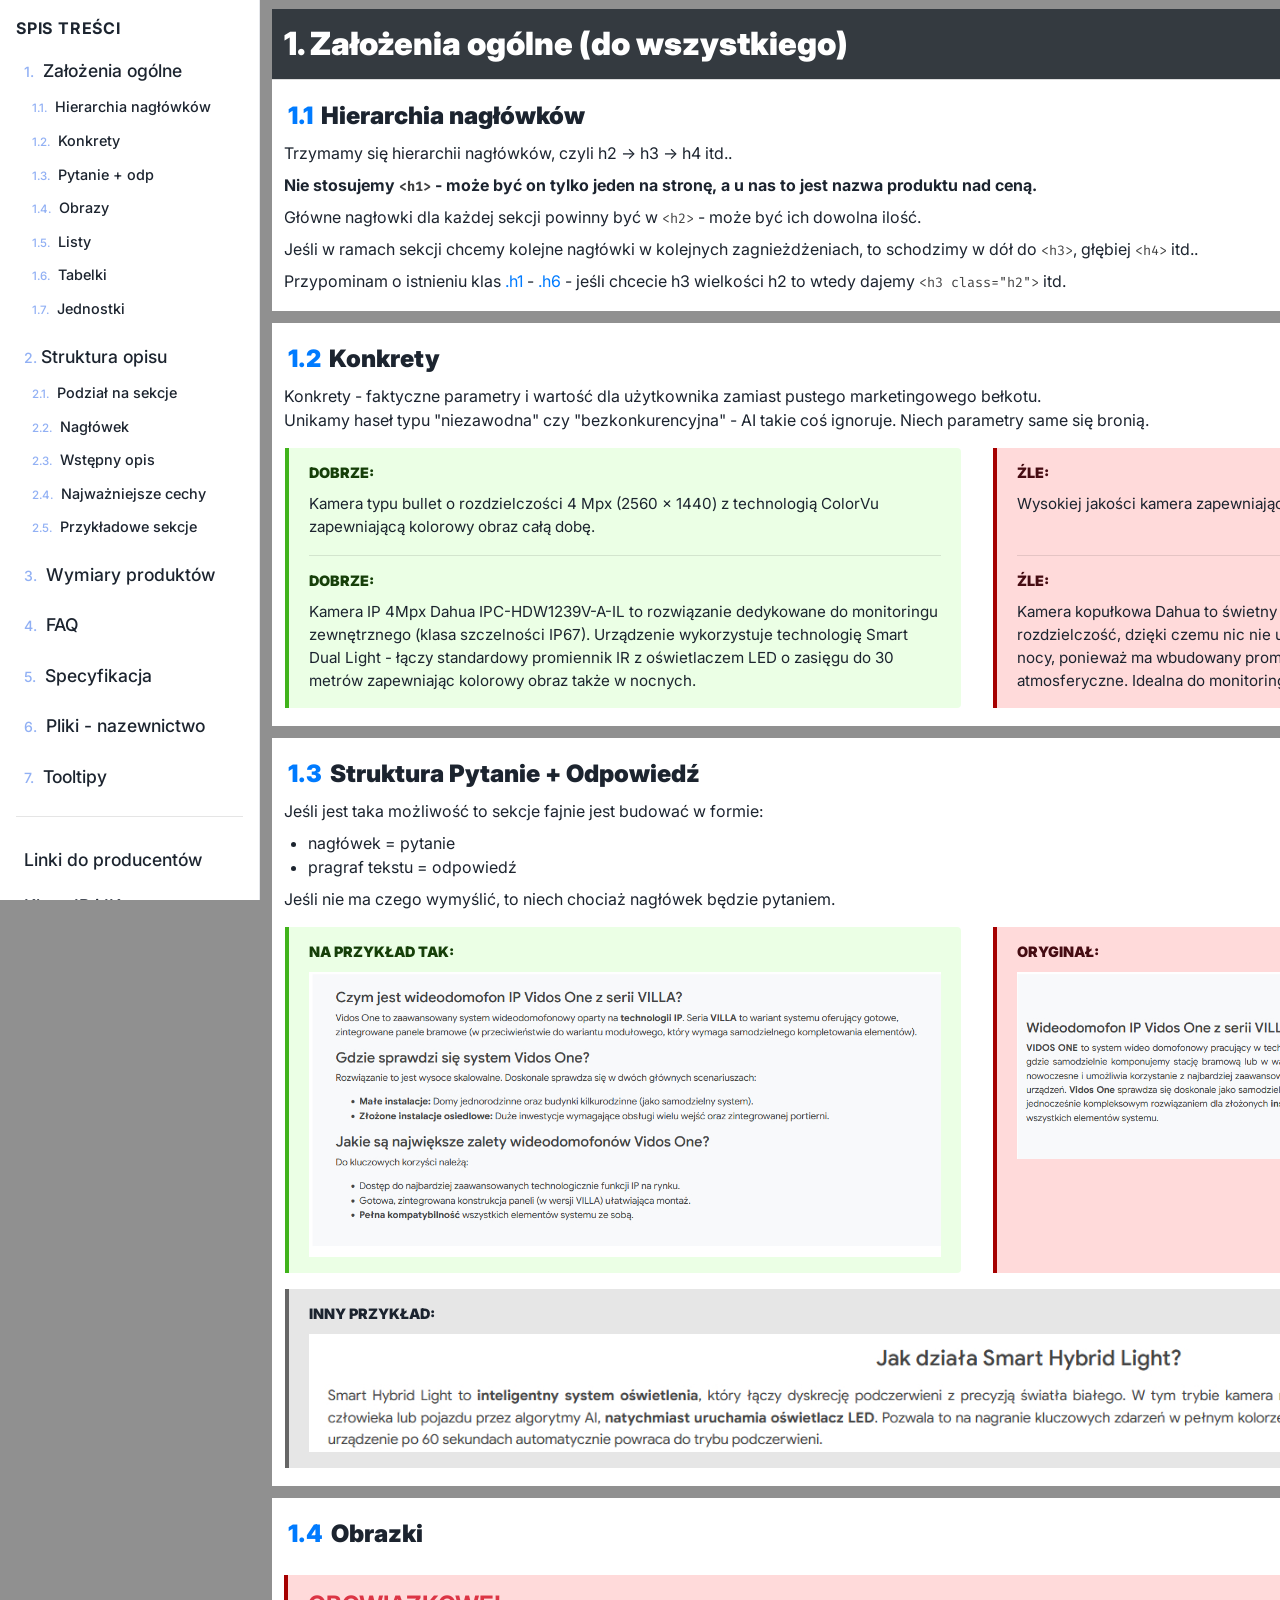
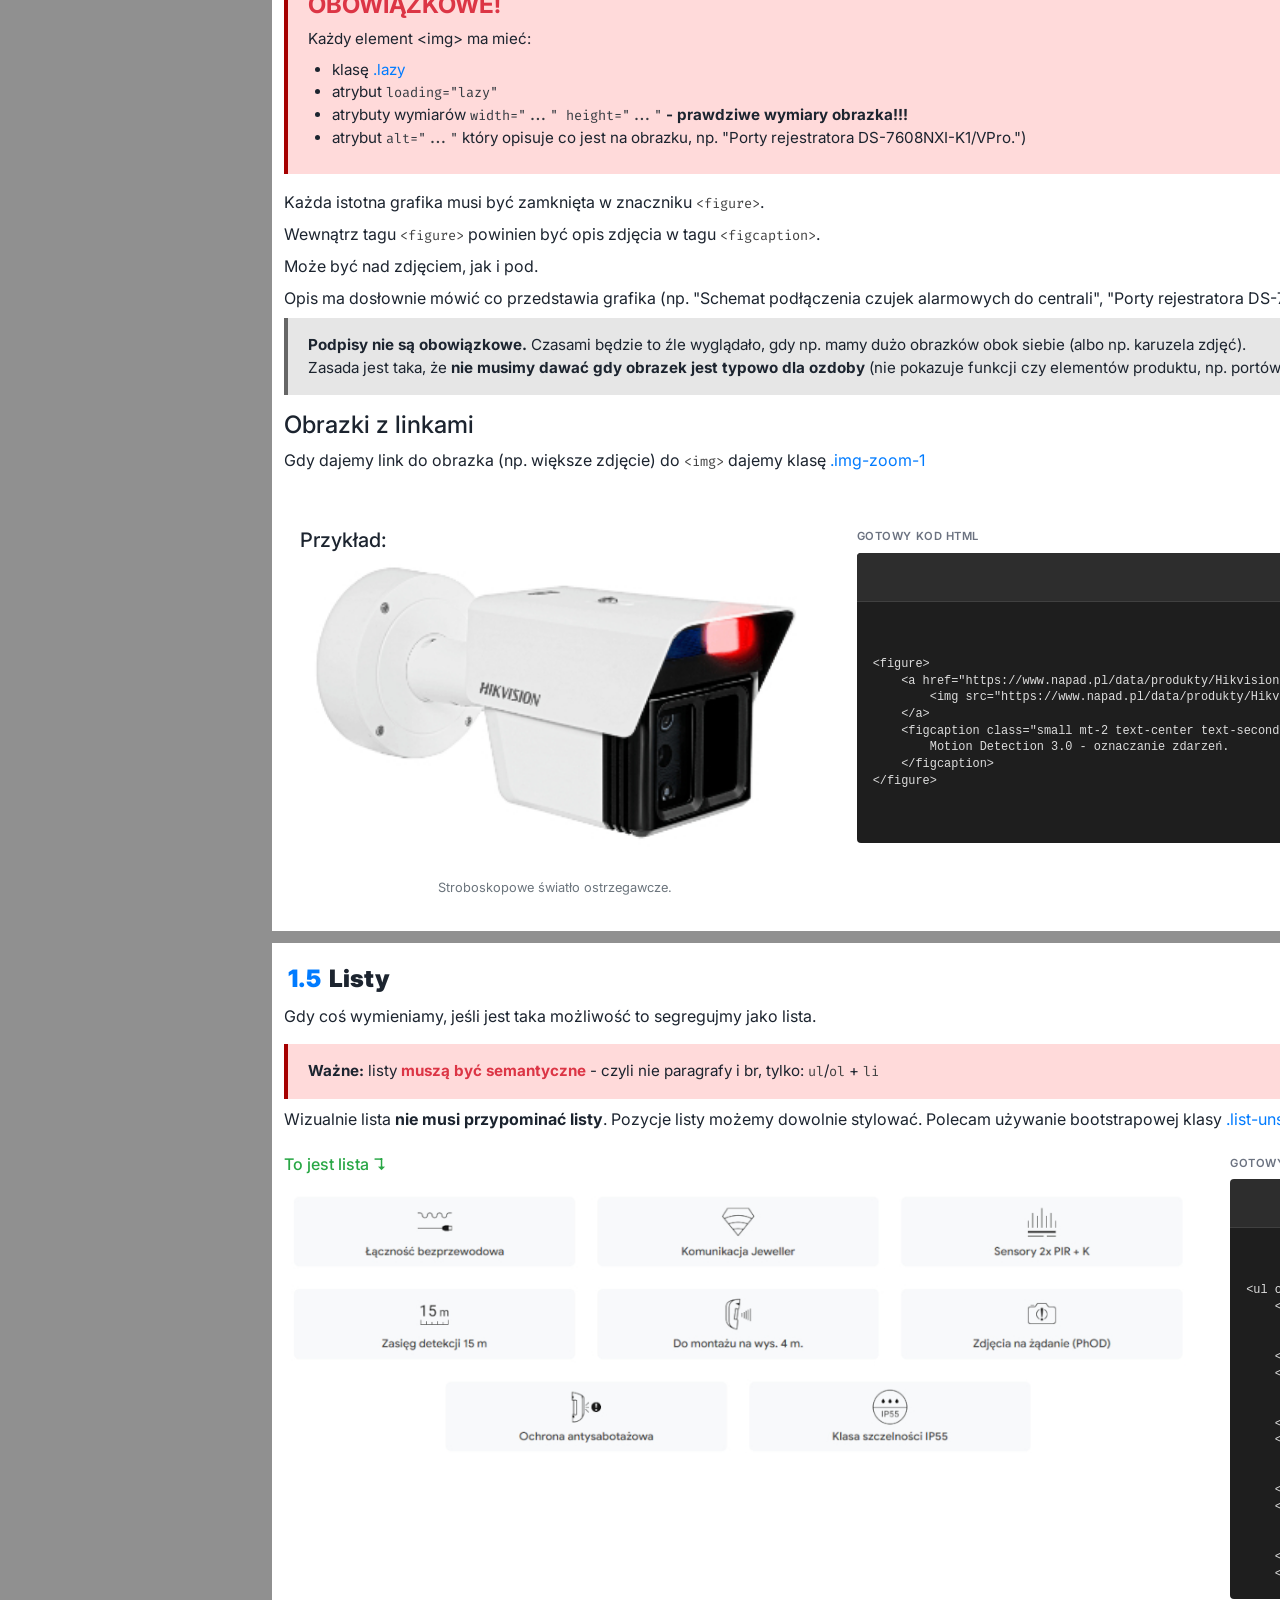
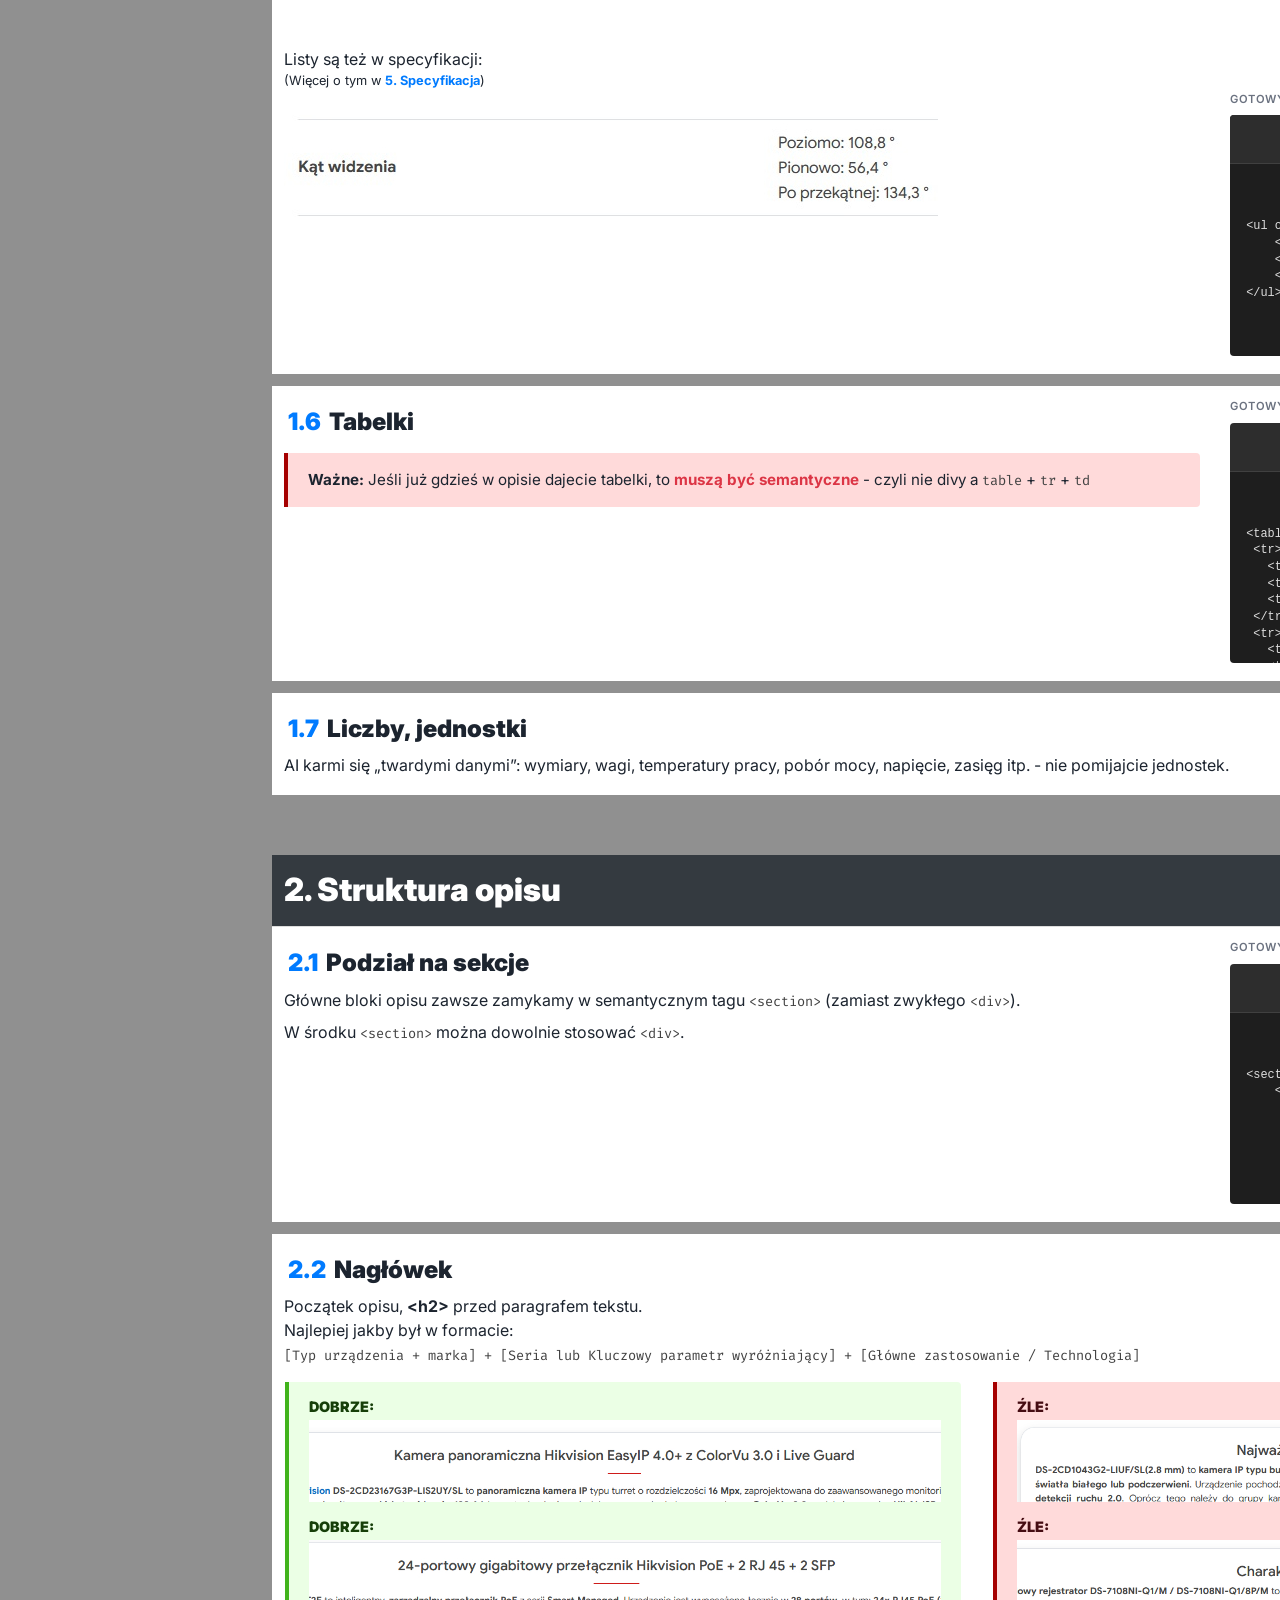
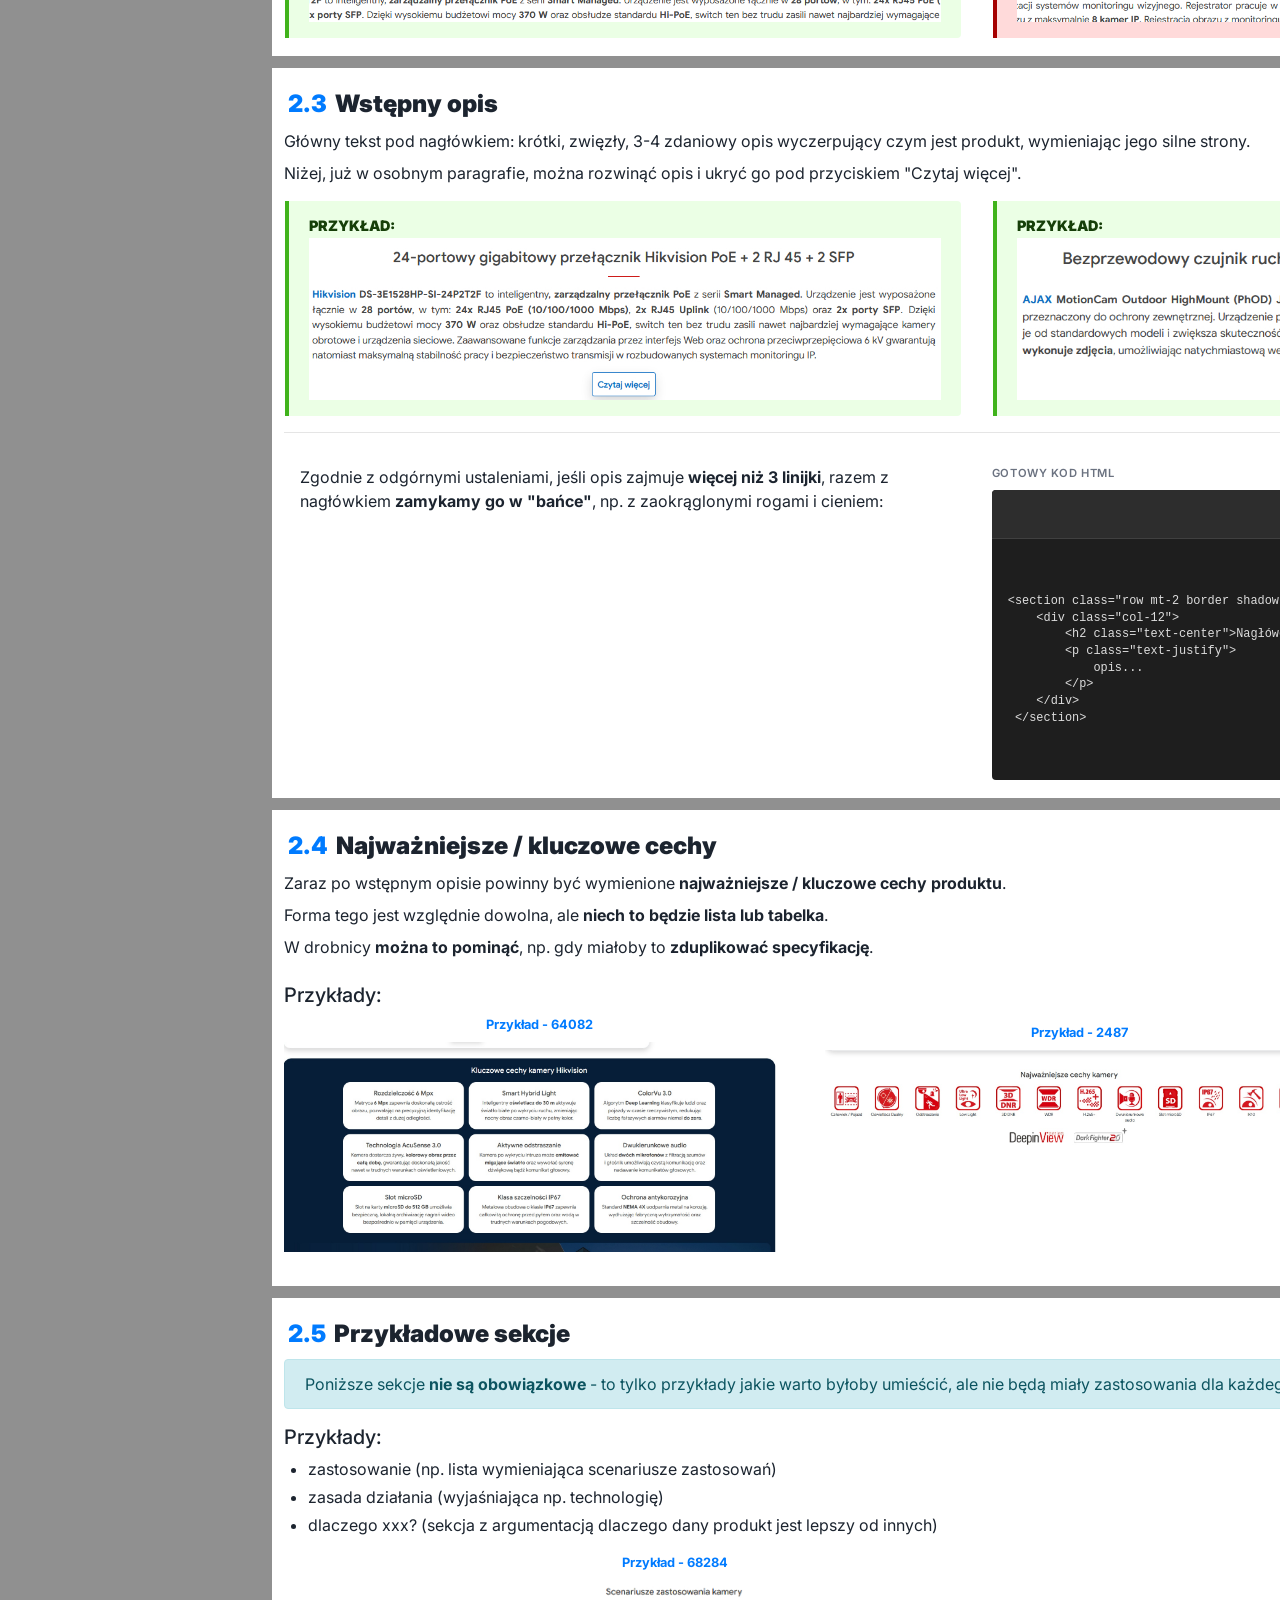
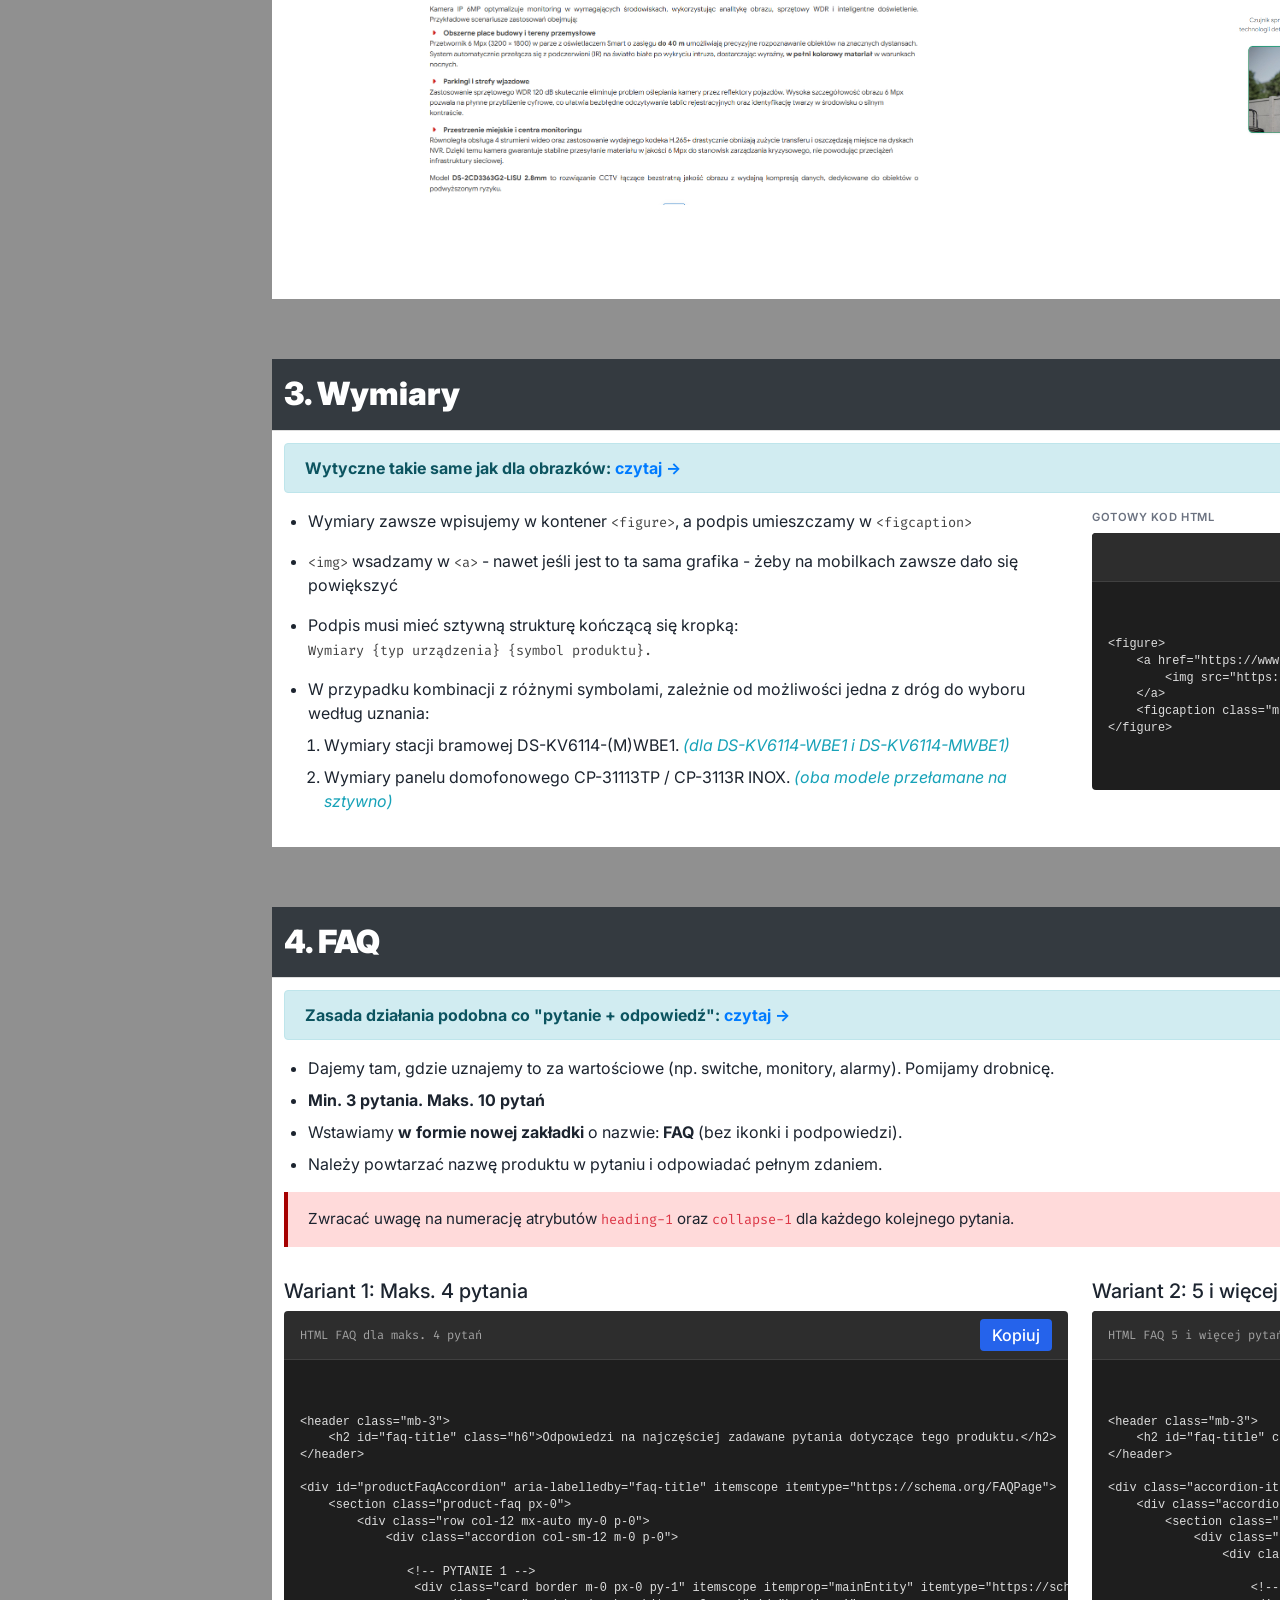
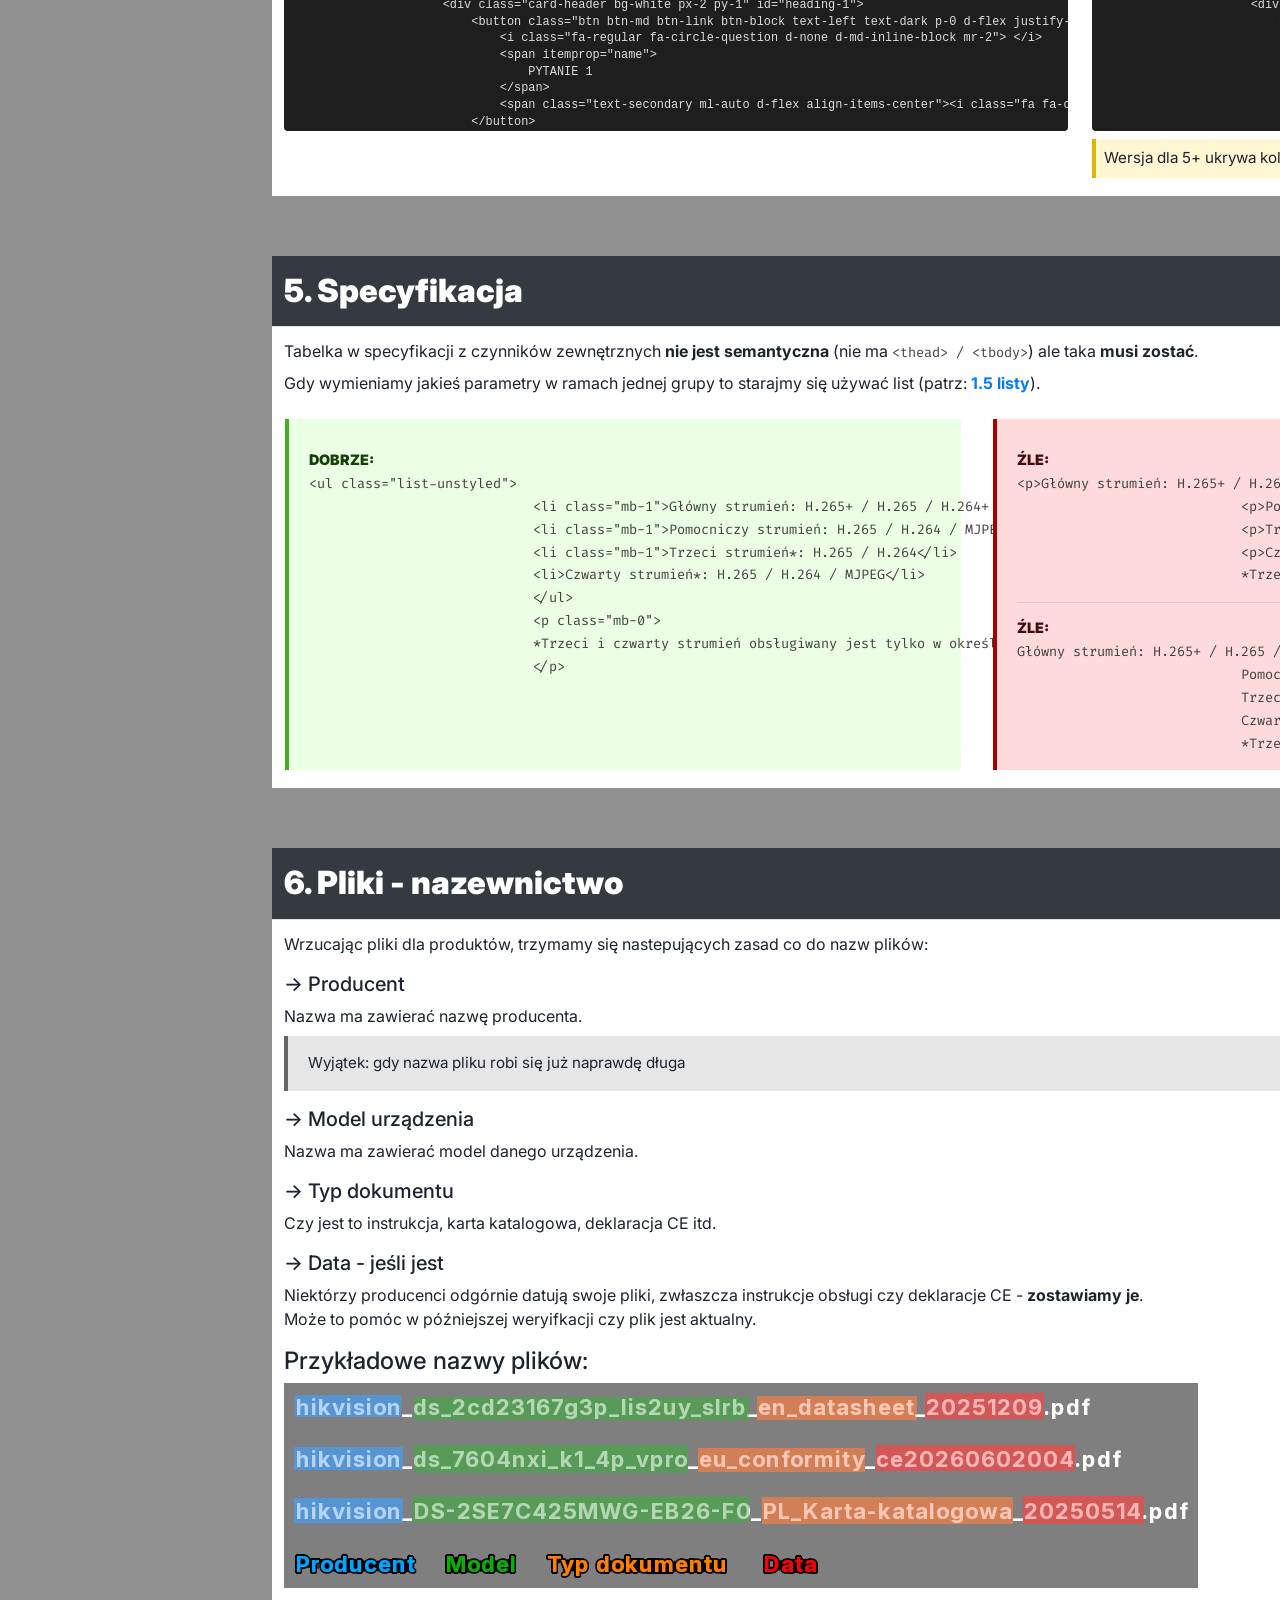
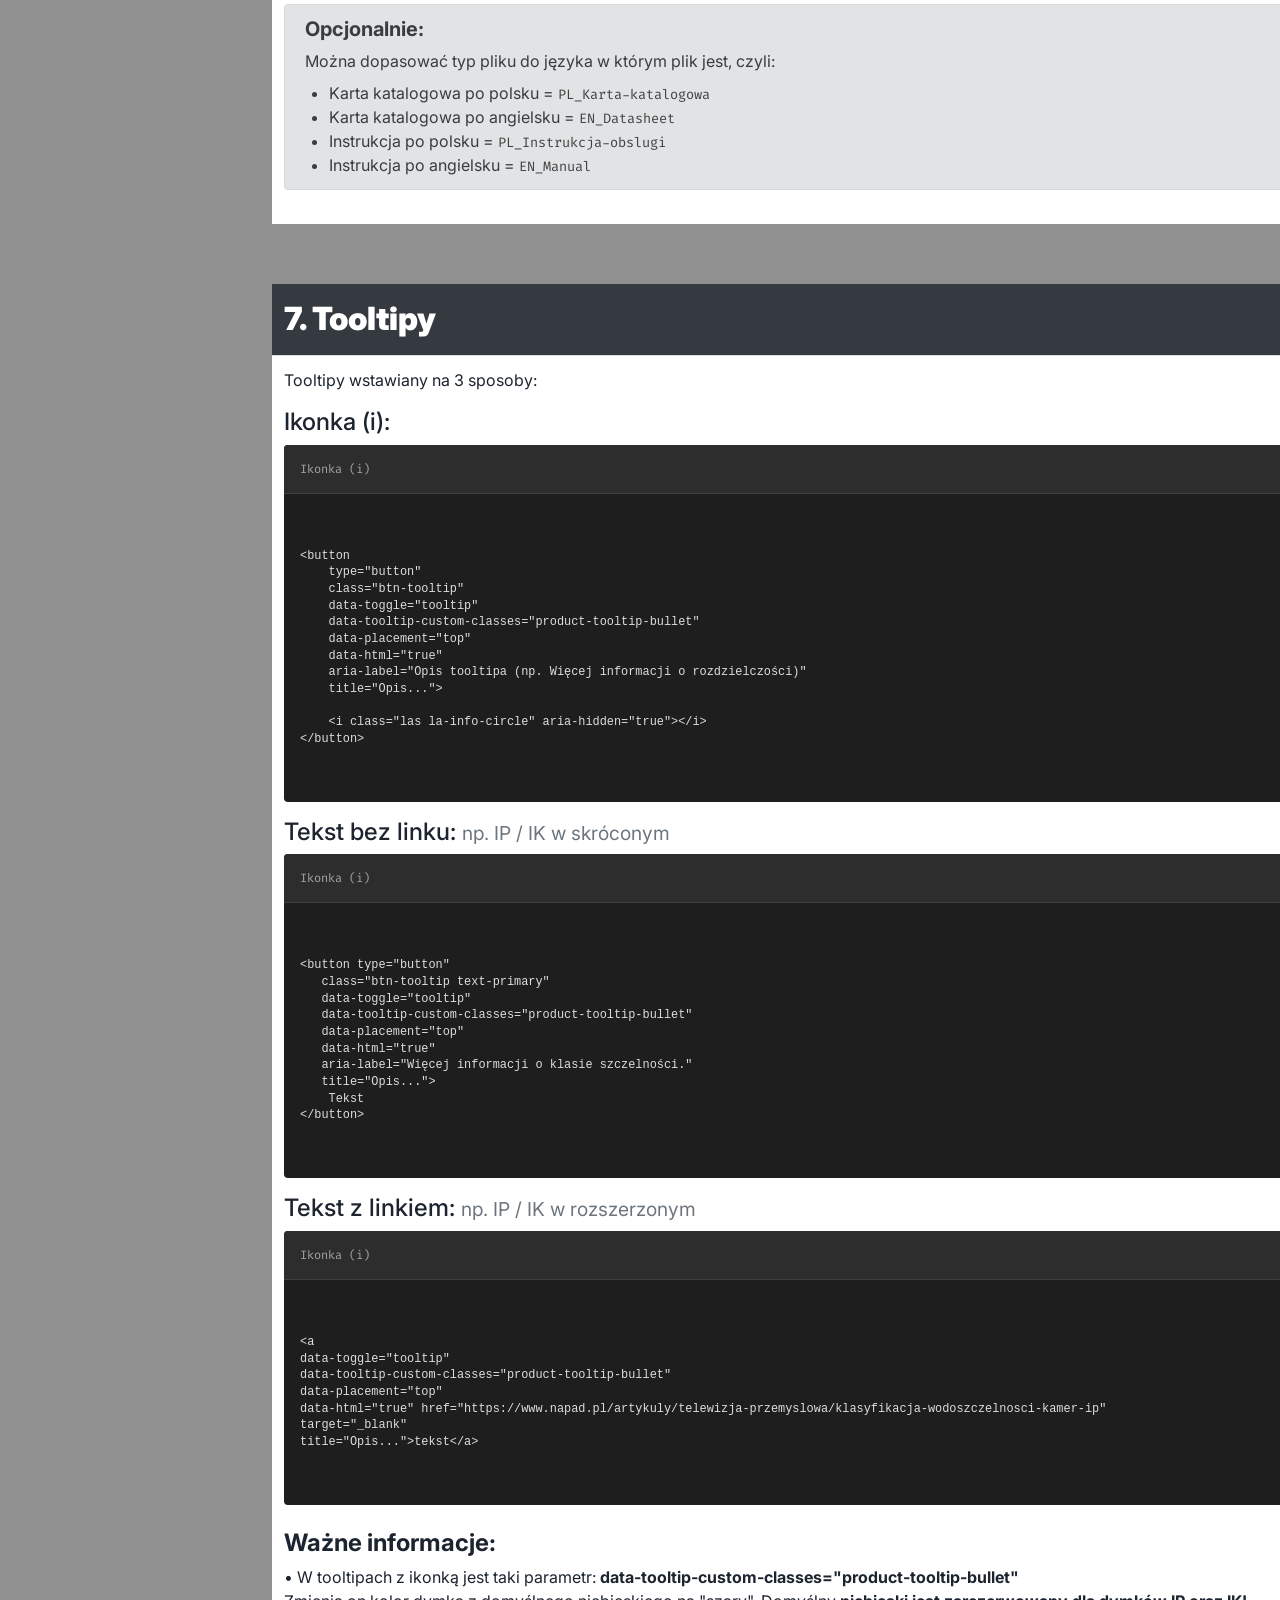
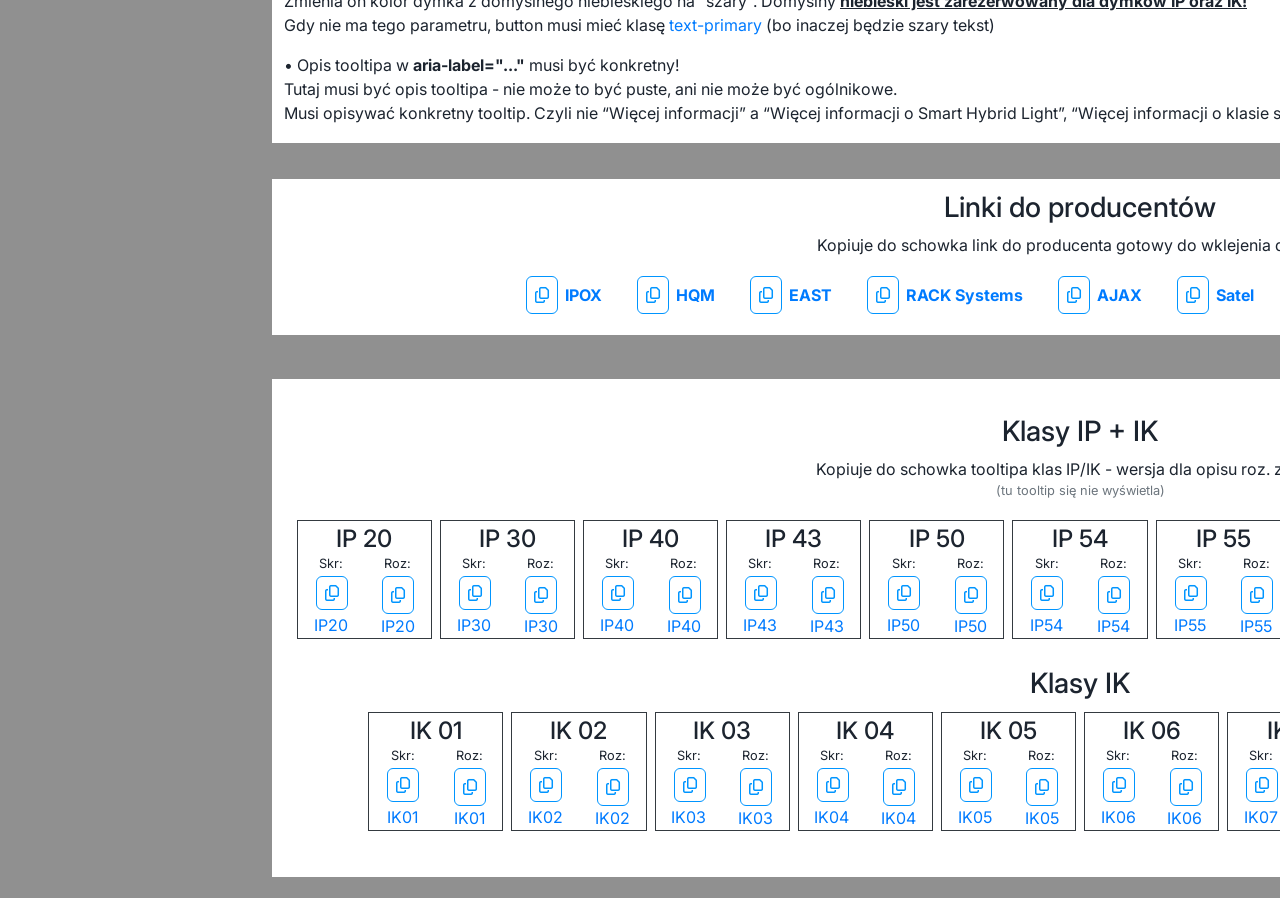
==== commit afd53baa: "Add files via upload" ====
--- a/index.html
+++ b/index.html
@@ -871,7 +871,8 @@
                     <code id="tooltip_tekstbezlinka">
                         <pre>&lt;button type="button" 
    class="btn-tooltip text-primary" 
-   data-toggle="tooltip" 
+   data-toggle="tooltip"
+   data-tooltip-custom-classes="product-tooltip-bullet" 
    data-placement="top" 
    data-html="true" 
    aria-label="Więcej informacji o klasie szczelności."
@@ -890,10 +891,11 @@
                     <code id="tooltip_tekstlink">
                         <pre>&lt;a
 data-toggle="tooltip"
+data-tooltip-custom-classes="product-tooltip-bullet"
 data-placement="top"
 data-html="true" href="https://www.napad.pl/artykuly/telewizja-przemyslowa/klasyfikacja-wodoszczelnosci-kamer-ip"
 target="_blank"
-title="- ochrona pyłoszczelna;&lt;br&gt;- ochrona przed dostępem do części niebezpiecznych drutem;&lt;br&gt;- ochrona przed skutkami krótkotrwałego zanurzenia w wodzie (30 min na głębokość 0,15 m powyżej wierzchu obudowy lub 1 m powyżej spodu dla obudów niższych niż 0,85 m)"&gt;IP67&lt;/a&gt;
+title="Opis..."&gt;tekst&lt;/a&gt;
 </pre>
                     </code>
                 </div>
@@ -984,7 +986,7 @@
                                     <a class="btn-kopiuj mb-0" data-kopiuj-trigger data-kopiuj-cel="button" data-kopiuj-typ="outer">
                                         <i class="far fa-copy"></i>
                                     </a>
-                                    <button type="button" class="btn-tooltip text-primary" data-toggle="tooltip" data-placement="top" data-html="true" aria-label="Więcej informacji o klasie szczelności." title="<strong>Klasa szczelności IP20</strong> oznacza:<br>
+                                    <button type="button" class="btn-tooltip text-primary" data-toggle="tooltip" data-tooltip-custom-classes="product-tooltip-bullet" data-placement="top" data-html="true" aria-label="Więcej informacji o klasie szczelności." title="<strong>Klasa szczelności IP20</strong> oznacza:<br>
 - ochronę przed dostępem do części niebezpiecznych palcem;<br>
 - ochronę przed obcymi ciałami stałymi o średnicy 12,5&nbsp;mm i większej;<br>
    - brak ochrony przed wodą.">IP20</button>
@@ -994,7 +996,7 @@
                                     <button class="btn-kopiuj mb-0" data-kopiuj-trigger data-kopiuj-cel="a" data-kopiuj-typ="outer">
                                         <i class="far fa-copy"></i>
                                     </button>
-                                    <a data-toggle="tooltip" data-placement="top" data-html="true" href="https://www.napad.pl/artykuly/telewizja-przemyslowa/klasyfikacja-wodoszczelnosci-kamer-ip" target="_blank" title="<strong>Klasa szczelności IP20</strong> oznacza:<br>
+                                    <a data-toggle="tooltip" data-placement="top" data-tooltip-custom-classes="product-tooltip-bullet" data-html="true" href="https://www.napad.pl/artykuly/telewizja-przemyslowa/klasyfikacja-wodoszczelnosci-kamer-ip" target="_blank" title="<strong>Klasa szczelności IP20</strong> oznacza:<br>
 - ochronę przed dostępem do części niebezpiecznych palcem;<br>
 - ochronę przed obcymi ciałami stałymi o średnicy 12,5&nbsp;mm i większej;<br>
    - brak ochrony przed wodą.">IP20</a>
@@ -1008,19 +1010,17 @@
                                     <a class="btn-kopiuj mb-0" data-kopiuj-trigger data-kopiuj-cel="button" data-kopiuj-typ="outer">
                                         <i class="far fa-copy"></i>
                                     </a>
-                                    <button type="button" class="btn-tooltip text-primary" data-toggle="tooltip" data-placement="top" data-html="true" aria-label="Więcej informacji o klasie szczelności." title="<strong>Klasa szczelności IP30</strong> oznacza:<br>
+                                    <button type="button" class="btn-tooltip text-primary" data-toggle="tooltip" data-tooltip-custom-classes="product-tooltip-bullet" data-placement="top" data-html="true" aria-label="Więcej informacji o klasie szczelności." title="<strong>Klasa szczelności IP30</strong> oznacza:<br>
 - ochronę przed dostępem do części niebezpiecznych narzędziem;<br>
 - ochronę przed obcymi ciałami stałymi o średnicy 2,5&nbsp;mm i&nbsp;większej;<br>
-                                       - brak ochrony przed wodą.">
-                                        IP30
-                                    </button>
-                                </div>
-                                <div class="col-6 text-center kopia-kontener">
-                                    <p class="small mb-0">Roz:</p>
-                                    <button class="btn-kopiuj mb-0" data-kopiuj-trigger data-kopiuj-cel="a" data-kopiuj-typ="outer">
-                                        <i class="far fa-copy"></i>
-                                    </button>
-                                    <a data-toggle="tooltip" data-placement="top" data-html="true" href="https://www.napad.pl/artykuly/telewizja-przemyslowa/klasyfikacja-wodoszczelnosci-kamer-ip" target="_blank" title="<strong>Klasa szczelności IP30</strong> oznacza:<br>
+                                       - brak ochrony przed wodą.">IP30</button>
+                                </div>
+                                <div class="col-6 text-center kopia-kontener">
+                                    <p class="small mb-0">Roz:</p>
+                                    <button class="btn-kopiuj mb-0" data-kopiuj-trigger data-kopiuj-cel="a" data-kopiuj-typ="outer">
+                                        <i class="far fa-copy"></i>
+                                    </button>
+                                    <a data-toggle="tooltip" data-placement="top" data-tooltip-custom-classes="product-tooltip-bullet" data-html="true" href="https://www.napad.pl/artykuly/telewizja-przemyslowa/klasyfikacja-wodoszczelnosci-kamer-ip" target="_blank" title="<strong>Klasa szczelności IP30</strong> oznacza:<br>
 - ochronę przed dostępem do części niebezpiecznych narzędziem;<br>
 - ochronę przed obcymi ciałami stałymi o średnicy 2,5&nbsp;mm i&nbsp;większej;<br>
                                        - brak ochrony przed wodą.">IP30</a>
@@ -1034,19 +1034,17 @@
                                     <a class="btn-kopiuj mb-0" data-kopiuj-trigger data-kopiuj-cel="button" data-kopiuj-typ="outer">
                                         <i class="far fa-copy"></i>
                                     </a>
-                                    <button type="button" class="btn-tooltip text-primary" data-toggle="tooltip" data-placement="top" data-html="true" aria-label="Więcej informacji o klasie szczelności." title="<strong>Klasa szczelności IP40</strong> oznacza:<br>
+                                    <button type="button" class="btn-tooltip text-primary" data-toggle="tooltip" data-tooltip-custom-classes="product-tooltip-bullet" data-placement="top" data-html="true" aria-label="Więcej informacji o klasie szczelności." title="<strong>Klasa szczelności IP40</strong> oznacza:<br>
 - ochronę przed dostępem do części niebezpiecznych drutem;<br>
 - ochronę przed obcymi ciałami stałymi o średnicy 1&nbsp;mm i&nbsp;większej;<br>
-   - brak ochrony przed wodą.">
-                                        IP40
-                                    </button>
-                                </div>
-                                <div class="col-6 text-center kopia-kontener">
-                                    <p class="small mb-0">Roz:</p>
-                                    <button class="btn-kopiuj mb-0" data-kopiuj-trigger data-kopiuj-cel="a" data-kopiuj-typ="outer">
-                                        <i class="far fa-copy"></i>
-                                    </button>
-                                    <a data-toggle="tooltip" data-placement="top" data-html="true" href="https://www.napad.pl/artykuly/telewizja-przemyslowa/klasyfikacja-wodoszczelnosci-kamer-ip" target="_blank" title="<strong>Klasa szczelności IP40</strong> oznacza:<br>
+   - brak ochrony przed wodą.">IP40</button>
+                                </div>
+                                <div class="col-6 text-center kopia-kontener">
+                                    <p class="small mb-0">Roz:</p>
+                                    <button class="btn-kopiuj mb-0" data-kopiuj-trigger data-kopiuj-cel="a" data-kopiuj-typ="outer">
+                                        <i class="far fa-copy"></i>
+                                    </button>
+                                    <a data-toggle="tooltip" data-placement="top" data-tooltip-custom-classes="product-tooltip-bullet" data-html="true" href="https://www.napad.pl/artykuly/telewizja-przemyslowa/klasyfikacja-wodoszczelnosci-kamer-ip" target="_blank" title="<strong>Klasa szczelności IP40</strong> oznacza:<br>
 - ochronę przed dostępem do części niebezpiecznych drutem;<br>
 - ochronę przed obcymi ciałami stałymi o średnicy 1&nbsp;mm i&nbsp;większej;<br>
    - brak ochrony przed wodą.">IP40</a>
@@ -1060,7 +1058,7 @@
                                     <a class="btn-kopiuj mb-0" data-kopiuj-trigger data-kopiuj-cel="button" data-kopiuj-typ="outer">
                                         <i class="far fa-copy"></i>
                                     </a>
-                                    <button type="button" class="btn-tooltip text-primary" data-toggle="tooltip" data-placement="top" data-html="true" aria-label="Więcej informacji o klasie szczelności." title="<strong>Klasa szczelności IP43</strong> oznacza:<br>
+                                    <button type="button" class="btn-tooltip text-primary" data-toggle="tooltip" data-tooltip-custom-classes="product-tooltip-bullet" data-placement="top" data-html="true" aria-label="Więcej informacji o klasie szczelności." title="<strong>Klasa szczelności IP43</strong> oznacza:<br>
 - ochronę przed dostępem do części niebezpiecznych drutem;<br>
 - ochronę przed obcymi ciałami stałymi o średnicy 1&nbsp;mm i&nbsp;większej;<br>
    - ochronę przed natryskiwaniem wodą pod dowolnym kątem do 60° od pionu z każdej strony.">IP43</button>
@@ -1070,7 +1068,7 @@
                                     <button class="btn-kopiuj mb-0" data-kopiuj-trigger data-kopiuj-cel="a" data-kopiuj-typ="outer">
                                         <i class="far fa-copy"></i>
                                     </button>
-                                    <a data-toggle="tooltip" data-placement="top" data-html="true" href="https://www.napad.pl/artykuly/telewizja-przemyslowa/klasyfikacja-wodoszczelnosci-kamer-ip" target="_blank" title="<strong>Klasa szczelności IP43</strong> oznacza:<br>
+                                    <a data-toggle="tooltip" data-placement="top" data-tooltip-custom-classes="product-tooltip-bullet" data-html="true" href="https://www.napad.pl/artykuly/telewizja-przemyslowa/klasyfikacja-wodoszczelnosci-kamer-ip" target="_blank" title="<strong>Klasa szczelności IP43</strong> oznacza:<br>
 - ochronę przed dostępem do części niebezpiecznych drutem;<br>
 - ochronę przed obcymi ciałami stałymi o średnicy 1&nbsp;mm i&nbsp;większej;<br>
    - ochronę przed natryskiwaniem wodą pod dowolnym kątem do 60° od pionu z każdej strony.">IP43</a>
@@ -1084,7 +1082,7 @@
                                     <a class="btn-kopiuj mb-0" data-kopiuj-trigger data-kopiuj-cel="button" data-kopiuj-typ="outer">
                                         <i class="far fa-copy"></i>
                                     </a>
-                                    <button type="button" class="btn-tooltip text-primary" data-toggle="tooltip" data-placement="top" data-html="true" aria-label="Więcej informacji o klasie szczelności." title="<strong>Klasa szczelności IP50</strong> oznacza:<br>
+                                    <button type="button" class="btn-tooltip text-primary" data-toggle="tooltip" data-tooltip-custom-classes="product-tooltip-bullet" data-placement="top" data-html="true" aria-label="Więcej informacji o klasie szczelności." title="<strong>Klasa szczelności IP50</strong> oznacza:<br>
 - ochronę przed dostępem do części niebezpiecznych drutem;<br>
 - ochronę przed pyłem;<br>
    - brak ochrony przed wodą.">IP50</button>
@@ -1094,7 +1092,7 @@
                                     <button class="btn-kopiuj mb-0" data-kopiuj-trigger data-kopiuj-cel="a" data-kopiuj-typ="outer">
                                         <i class="far fa-copy"></i>
                                     </button>
-                                    <a data-toggle="tooltip" data-placement="top" data-html="true" href="https://www.napad.pl/artykuly/telewizja-przemyslowa/klasyfikacja-wodoszczelnosci-kamer-ip" target="_blank" title="<strong>Klasa szczelności IP50</strong> oznacza:<br>
+                                    <a data-toggle="tooltip" data-placement="top" data-tooltip-custom-classes="product-tooltip-bullet" data-html="true" href="https://www.napad.pl/artykuly/telewizja-przemyslowa/klasyfikacja-wodoszczelnosci-kamer-ip" target="_blank" title="<strong>Klasa szczelności IP50</strong> oznacza:<br>
 - ochronę przed dostępem do części niebezpiecznych drutem;<br>
 - ochronę przed pyłem;<br>
    - brak ochrony przed wodą.">IP50</a>
@@ -1108,19 +1106,17 @@
                                     <a class="btn-kopiuj mb-0" data-kopiuj-trigger data-kopiuj-cel="button" data-kopiuj-typ="outer">
                                         <i class="far fa-copy"></i>
                                     </a>
-                                    <button type="button" class="btn-tooltip text-primary" data-toggle="tooltip" data-placement="top" data-html="true" aria-label="Więcej informacji o klasie szczelności." title="<strong>Klasa szczelności IP54</strong> oznacza:<br>
+                                    <button type="button" class="btn-tooltip text-primary" data-toggle="tooltip" data-tooltip-custom-classes="product-tooltip-bullet" data-placement="top" data-html="true" aria-label="Więcej informacji o klasie szczelności." title="<strong>Klasa szczelności IP54</strong> oznacza:<br>
 - ochronę przed dostępem do części niebezpiecznych drutem;<br>
 - ochronę przed pyłem;<br>
-   - ochronę przed bryzgami wody z dowolnego kierunku.">
-                                        IP54
-                                    </button>
-                                </div>
-                                <div class="col-6 text-center kopia-kontener">
-                                    <p class="small mb-0">Roz:</p>
-                                    <button class="btn-kopiuj mb-0" data-kopiuj-trigger data-kopiuj-cel="a" data-kopiuj-typ="outer">
-                                        <i class="far fa-copy"></i>
-                                    </button>
-                                    <a data-toggle="tooltip" data-placement="top" data-html="true" href="https://www.napad.pl/artykuly/telewizja-przemyslowa/klasyfikacja-wodoszczelnosci-kamer-ip" target="_blank" title="<strong>Klasa szczelności IP54</strong> oznacza:<br>
+   - ochronę przed bryzgami wody z dowolnego kierunku.">IP54</button>
+                                </div>
+                                <div class="col-6 text-center kopia-kontener">
+                                    <p class="small mb-0">Roz:</p>
+                                    <button class="btn-kopiuj mb-0" data-kopiuj-trigger data-kopiuj-cel="a" data-kopiuj-typ="outer">
+                                        <i class="far fa-copy"></i>
+                                    </button>
+                                    <a data-toggle="tooltip" data-placement="top" data-tooltip-custom-classes="product-tooltip-bullet" data-html="true" href="https://www.napad.pl/artykuly/telewizja-przemyslowa/klasyfikacja-wodoszczelnosci-kamer-ip" target="_blank" title="<strong>Klasa szczelności IP54</strong> oznacza:<br>
 - ochronę przed dostępem do części niebezpiecznych drutem;<br>
 - ochronę przed pyłem;<br>
    - ochronę przed bryzgami wody z dowolnego kierunku.">IP54</a>
@@ -1134,19 +1130,17 @@
                                     <a class="btn-kopiuj mb-0" data-kopiuj-trigger data-kopiuj-cel="button" data-kopiuj-typ="outer">
                                         <i class="far fa-copy"></i>
                                     </a>
-                                    <button type="button" class="btn-tooltip text-primary" data-toggle="tooltip" data-placement="top" data-html="true" aria-label="Więcej informacji o klasie szczelności." title="<strong>Klasa szczelności IP55</strong> oznacza:<br>
+                                    <button type="button" class="btn-tooltip text-primary" data-toggle="tooltip" data-tooltip-custom-classes="product-tooltip-bullet" data-placement="top" data-html="true" aria-label="Więcej informacji o klasie szczelności." title="<strong>Klasa szczelności IP55</strong> oznacza:<br>
 - ochronę przed dostępem do części niebezpiecznych drutem;<br>
 - ochronę przed pyłem;<br>
-   - ochronę przed strugą wody (12,5&nbsp;l/min) laną na obudowę z dowolnej strony.">
-                                        IP55
-                                    </button>
-                                </div>
-                                <div class="col-6 text-center kopia-kontener">
-                                    <p class="small mb-0">Roz:</p>
-                                    <button class="btn-kopiuj mb-0" data-kopiuj-trigger data-kopiuj-cel="a" data-kopiuj-typ="outer">
-                                        <i class="far fa-copy"></i>
-                                    </button>
-                                    <a data-toggle="tooltip" data-placement="top" data-html="true" href="https://www.napad.pl/artykuly/telewizja-przemyslowa/klasyfikacja-wodoszczelnosci-kamer-ip" target="_blank" title="<strong>Klasa szczelności IP55</strong> oznacza:<br>
+   - ochronę przed strugą wody (12,5&nbsp;l/min) laną na obudowę z dowolnej strony.">IP55</button>
+                                </div>
+                                <div class="col-6 text-center kopia-kontener">
+                                    <p class="small mb-0">Roz:</p>
+                                    <button class="btn-kopiuj mb-0" data-kopiuj-trigger data-kopiuj-cel="a" data-kopiuj-typ="outer">
+                                        <i class="far fa-copy"></i>
+                                    </button>
+                                    <a data-toggle="tooltip" data-placement="top" data-tooltip-custom-classes="product-tooltip-bullet" data-html="true" href="https://www.napad.pl/artykuly/telewizja-przemyslowa/klasyfikacja-wodoszczelnosci-kamer-ip" target="_blank" title="<strong>Klasa szczelności IP55</strong> oznacza:<br>
 - ochronę przed dostępem do części niebezpiecznych drutem;<br>
 - ochronę przed pyłem;<br>
    - ochronę przed strugą wody (12,5&nbsp;l/min) laną na obudowę z dowolnej strony.">IP55</a>
@@ -1160,7 +1154,7 @@
                                     <a class="btn-kopiuj mb-0" data-kopiuj-trigger data-kopiuj-cel="button" data-kopiuj-typ="outer">
                                         <i class="far fa-copy"></i>
                                     </a>
-                                    <button type="button" class="btn-tooltip text-primary" data-toggle="tooltip" data-placement="top" data-html="true" aria-label="Więcej informacji o klasie szczelności." title="<strong>Klasa szczelności IP65</strong> oznacza:<br>
+                                    <button type="button" class="btn-tooltip text-primary" data-toggle="tooltip" data-tooltip-custom-classes="product-tooltip-bullet" data-placement="top" data-html="true" aria-label="Więcej informacji o klasie szczelności." title="<strong>Klasa szczelności IP65</strong> oznacza:<br>
 - ochronę przed dostępem do części niebezpiecznych drutem;<br>
 - ochronę pyłoszczelną;<br>
    - ochronę przed strugą wody (12,5&nbsp;l/min) laną na obudowę z dowolnej strony.">IP65</button>
@@ -1170,7 +1164,7 @@
                                     <button class="btn-kopiuj mb-0" data-kopiuj-trigger data-kopiuj-cel="a" data-kopiuj-typ="outer">
                                         <i class="far fa-copy"></i>
                                     </button>
-                                    <a data-toggle="tooltip" data-placement="top" data-html="true" href="https://www.napad.pl/artykuly/telewizja-przemyslowa/klasyfikacja-wodoszczelnosci-kamer-ip" target="_blank" title="<strong>Klasa szczelności IP65</strong> oznacza:<br>
+                                    <a data-toggle="tooltip" data-placement="top" data-tooltip-custom-classes="product-tooltip-bullet" data-html="true" href="https://www.napad.pl/artykuly/telewizja-przemyslowa/klasyfikacja-wodoszczelnosci-kamer-ip" target="_blank" title="<strong>Klasa szczelności IP65</strong> oznacza:<br>
 - ochronę przed dostępem do części niebezpiecznych drutem;<br>
 - ochronę pyłoszczelną;<br>
    - ochronę przed strugą wody (12,5&nbsp;l/min) laną na obudowę z dowolnej strony.">IP65</a>
@@ -1184,19 +1178,17 @@
                                     <a class="btn-kopiuj mb-0" data-kopiuj-trigger data-kopiuj-cel="button" data-kopiuj-typ="outer">
                                         <i class="far fa-copy"></i>
                                     </a>
-                                    <button type="button" class="btn-tooltip text-primary" data-toggle="tooltip" data-placement="top" data-html="true" aria-label="Więcej informacji o klasie szczelności." title="<strong>Klasa szczelności IP66</strong> oznacza:<br>
+                                    <button type="button" class="btn-tooltip text-primary" data-toggle="tooltip" data-tooltip-custom-classes="product-tooltip-bullet" data-placement="top" data-html="true" aria-label="Więcej informacji o klasie szczelności." title="<strong>Klasa szczelności IP66</strong> oznacza:<br>
 - ochronę przed dostępem do części niebezpiecznych drutem;<br>
 - ochronę pyłoszczelną;<br>
-   - ochronę przed silną strugą wody (100&nbsp;l/min) laną na obudowę z dowolnej strony.">
-                                        IP66
-                                    </button>
-                                </div>
-                                <div class="col-6 text-center kopia-kontener">
-                                    <p class="small mb-0">Roz:</p>
-                                    <button class="btn-kopiuj mb-0" data-kopiuj-trigger data-kopiuj-cel="a" data-kopiuj-typ="outer">
-                                        <i class="far fa-copy"></i>
-                                    </button>
-                                    <a data-toggle="tooltip" data-placement="top" data-html="true" href="https://www.napad.pl/artykuly/telewizja-przemyslowa/klasyfikacja-wodoszczelnosci-kamer-ip" target="_blank" title="<strong>Klasa szczelności IP66</strong> oznacza:<br>
+   - ochronę przed silną strugą wody (100&nbsp;l/min) laną na obudowę z dowolnej strony.">IP66</button>
+                                </div>
+                                <div class="col-6 text-center kopia-kontener">
+                                    <p class="small mb-0">Roz:</p>
+                                    <button class="btn-kopiuj mb-0" data-kopiuj-trigger data-kopiuj-cel="a" data-kopiuj-typ="outer">
+                                        <i class="far fa-copy"></i>
+                                    </button>
+                                    <a data-toggle="tooltip" data-placement="top" data-tooltip-custom-classes="product-tooltip-bullet" data-html="true" href="https://www.napad.pl/artykuly/telewizja-przemyslowa/klasyfikacja-wodoszczelnosci-kamer-ip" target="_blank" title="<strong>Klasa szczelności IP66</strong> oznacza:<br>
 - ochronę przed dostępem do części niebezpiecznych drutem;<br>
 - ochronę pyłoszczelną;<br>
    - ochronę przed silną strugą wody (100&nbsp;l/min) laną na obudowę z dowolnej strony.">IP66</a>
@@ -1210,19 +1202,17 @@
                                     <a class="btn-kopiuj mb-0" data-kopiuj-trigger data-kopiuj-cel="button" data-kopiuj-typ="outer">
                                         <i class="far fa-copy"></i>
                                     </a>
-                                    <button type="button" class="btn-tooltip text-primary" data-toggle="tooltip" data-placement="top" data-html="true" aria-label="Więcej informacji o klasie szczelności." title="<strong>Klasa szczelności IP67</strong> oznacza:<br>
+                                    <button type="button" class="btn-tooltip text-primary" data-toggle="tooltip" data-tooltip-custom-classes="product-tooltip-bullet" data-placement="top" data-html="true" aria-label="Więcej informacji o klasie szczelności." title="<strong>Klasa szczelności IP67</strong> oznacza:<br>
 - ochronę przed dostępem do części niebezpiecznych drutem;<br>
 - ochronę pyłoszczelną;<br>
-   - ochronę przed skutkami krótkotrwałego zanurzenia w wodzie (30&nbsp;min na głębokość 0,15&nbsp;m powyżej wierzchu obudowy lub 1&nbsp;m powyżej spodu dla obudów niższych niż 0,85&nbsp;m).">
-                                        IP67
-                                    </button>
-                                </div>
-                                <div class="col-6 text-center kopia-kontener">
-                                    <p class="small mb-0">Roz:</p>
-                                    <button class="btn-kopiuj mb-0" data-kopiuj-trigger data-kopiuj-cel="a" data-kopiuj-typ="outer">
-                                        <i class="far fa-copy"></i>
-                                    </button>
-                                    <a data-toggle="tooltip" data-placement="top" data-html="true" href="https://www.napad.pl/artykuly/telewizja-przemyslowa/klasyfikacja-wodoszczelnosci-kamer-ip" target="_blank" title="<strong>Klasa szczelności IP67</strong> oznacza:<br>
+   - ochronę przed skutkami krótkotrwałego zanurzenia w wodzie (30&nbsp;min na głębokość 0,15&nbsp;m powyżej wierzchu obudowy lub 1&nbsp;m powyżej spodu dla obudów niższych niż 0,85&nbsp;m).">IP67</button>
+                                </div>
+                                <div class="col-6 text-center kopia-kontener">
+                                    <p class="small mb-0">Roz:</p>
+                                    <button class="btn-kopiuj mb-0" data-kopiuj-trigger data-kopiuj-cel="a" data-kopiuj-typ="outer">
+                                        <i class="far fa-copy"></i>
+                                    </button>
+                                    <a data-toggle="tooltip" data-placement="top" data-tooltip-custom-classes="product-tooltip-bullet" data-html="true" href="https://www.napad.pl/artykuly/telewizja-przemyslowa/klasyfikacja-wodoszczelnosci-kamer-ip" target="_blank" title="<strong>Klasa szczelności IP67</strong> oznacza:<br>
 - ochronę przed dostępem do części niebezpiecznych drutem;<br>
 - ochronę pyłoszczelną;<br>
    - ochronę przed skutkami krótkotrwałego zanurzenia w wodzie (30&nbsp;min na głębokość 0,15&nbsp;m powyżej wierzchu obudowy lub 1&nbsp;m powyżej spodu dla obudów niższych niż 0,85&nbsp;m).">IP67</a>
@@ -1236,19 +1226,17 @@
                                     <a class="btn-kopiuj mb-0" data-kopiuj-trigger data-kopiuj-cel="button" data-kopiuj-typ="outer">
                                         <i class="far fa-copy"></i>
                                     </a>
-                                    <button type="button" class="btn-tooltip text-primary" data-toggle="tooltip" data-placement="top" data-html="true" aria-label="Więcej informacji o klasie szczelności." title="<strong>Klasa szczelności IP68</strong> oznacza:<br>
+                                    <button type="button" class="btn-tooltip text-primary" data-toggle="tooltip" data-tooltip-custom-classes="product-tooltip-bullet" data-placement="top" data-html="true" aria-label="Więcej informacji o klasie szczelności." title="<strong>Klasa szczelności IP68</strong> oznacza:<br>
 - ochronę przed dostępem do części niebezpiecznych drutem;<br>
 - ochronę pyłoszczelną;<br>
-   - ochronę przed skutkami ciągłego zanurzenia w wodzie (obudowa ciągle zanurzona w wodzie, w warunkach uzgodnionych między producentem i użytkownikiem, lecz surowszych niż według cyfry 7).">
-                                        IP68
-                                    </button>
-                                </div>
-                                <div class="col-6 text-center kopia-kontener">
-                                    <p class="small mb-0">Roz:</p>
-                                    <button class="btn-kopiuj mb-0" data-kopiuj-trigger data-kopiuj-cel="a" data-kopiuj-typ="outer">
-                                        <i class="far fa-copy"></i>
-                                    </button>
-                                    <a data-toggle="tooltip" data-placement="top" data-html="true" href="https://www.napad.pl/artykuly/telewizja-przemyslowa/klasyfikacja-wodoszczelnosci-kamer-ip" target="_blank" title="<strong>Klasa szczelności IP68</strong> oznacza:<br>
+   - ochronę przed skutkami ciągłego zanurzenia w wodzie (obudowa ciągle zanurzona w wodzie, w warunkach uzgodnionych między producentem i użytkownikiem, lecz surowszych niż według cyfry 7).">IP68</button>
+                                </div>
+                                <div class="col-6 text-center kopia-kontener">
+                                    <p class="small mb-0">Roz:</p>
+                                    <button class="btn-kopiuj mb-0" data-kopiuj-trigger data-kopiuj-cel="a" data-kopiuj-typ="outer">
+                                        <i class="far fa-copy"></i>
+                                    </button>
+                                    <a data-toggle="tooltip" data-placement="top" data-tooltip-custom-classes="product-tooltip-bullet" data-html="true" href="https://www.napad.pl/artykuly/telewizja-przemyslowa/klasyfikacja-wodoszczelnosci-kamer-ip" target="_blank" title="<strong>Klasa szczelności IP68</strong> oznacza:<br>
 - ochronę przed dostępem do części niebezpiecznych drutem;<br>
 - ochronę pyłoszczelną;<br>
    - ochronę przed skutkami ciągłego zanurzenia w wodzie (obudowa ciągle zanurzona w wodzie, w warunkach uzgodnionych między producentem i użytkownikiem, lecz surowszych niż według cyfry 7).">IP68</a>
@@ -1265,18 +1253,15 @@
                                     <a class="btn-kopiuj mb-0" data-kopiuj-trigger data-kopiuj-cel="button" data-kopiuj-typ="outer">
                                         <i class="far fa-copy"></i>
                                     </a>
-                                    <button type="button" class="btn-tooltip text-primary" data-toggle="tooltip" data-placement="top" data-html="true" aria-label="Więcej informacji o ochronie mechanicznej." title="<strong>Stopień ochrony IK01</strong> oznacza:<br>
-- odporność na udar o energii 0,15&nbsp;J (upadek obiektu o wadze 200&nbsp;g z wysokości 7,5&nbsp;cm).">
-                                        IK01
-                                    </button>
-
-                                </div>
-                                <div class="col-6 text-center kopia-kontener">
-                                    <p class="small mb-0">Roz:</p>
-                                    <button class="btn-kopiuj mb-0" data-kopiuj-trigger data-kopiuj-cel="a" data-kopiuj-typ="outer">
-                                        <i class="far fa-copy"></i>
-                                    </button>
-                                    <a data-toggle="tooltip" data-placement="top" data-html="true" href="https://www.napad.pl/artykuly/telewizja-przemyslowa/klasyfikacja-ik-wandaloodpornosci-kamer" target="_blank" title="<strong>Stopień ochrony IK01</strong> oznacza:<br>
+                                    <button type="button" class="btn-tooltip text-primary" data-toggle="tooltip" data-tooltip-custom-classes="product-tooltip-bullet" data-placement="top" data-html="true" aria-label="Więcej informacji o ochronie mechanicznej." title="<strong>Stopień ochrony IK01</strong> oznacza:<br>
+- odporność na udar o energii 0,15&nbsp;J (upadek obiektu o wadze 200&nbsp;g z wysokości 7,5&nbsp;cm).">IK01</button>
+                                </div>
+                                <div class="col-6 text-center kopia-kontener">
+                                    <p class="small mb-0">Roz:</p>
+                                    <button class="btn-kopiuj mb-0" data-kopiuj-trigger data-kopiuj-cel="a" data-kopiuj-typ="outer">
+                                        <i class="far fa-copy"></i>
+                                    </button>
+                                    <a data-toggle="tooltip" data-placement="top" data-tooltip-custom-classes="product-tooltip-bullet" data-html="true" href="https://www.napad.pl/artykuly/telewizja-przemyslowa/klasyfikacja-ik-wandaloodpornosci-kamer" target="_blank" title="<strong>Stopień ochrony IK01</strong> oznacza:<br>
 - odporność na udar o energii 0,15&nbsp;J (upadek obiektu o wadze 200&nbsp;g z wysokości 7,5&nbsp;cm).">IK01</a>
 
                                 </div>
@@ -1289,17 +1274,15 @@
                                     <a class="btn-kopiuj mb-0" data-kopiuj-trigger data-kopiuj-cel="button" data-kopiuj-typ="outer">
                                         <i class="far fa-copy"></i>
                                     </a>
-                                    <button type="button" class="btn-tooltip text-primary" data-toggle="tooltip" data-placement="top" data-html="true" aria-label="Więcej informacji o ochronie mechanicznej." title="<strong>Stopień ochrony IK02</strong> oznacza:<br>
-- odporność na udar o energii 0,20&nbsp;J (upadek obiektu o wadze 200&nbsp;g z wysokości 10&nbsp;cm).">
-                                        IK02
-                                    </button>
-                                </div>
-                                <div class="col-6 text-center kopia-kontener">
-                                    <p class="small mb-0">Roz:</p>
-                                    <button class="btn-kopiuj mb-0" data-kopiuj-trigger data-kopiuj-cel="a" data-kopiuj-typ="outer">
-                                        <i class="far fa-copy"></i>
-                                    </button>
-                                    <a data-toggle="tooltip" data-placement="top" data-html="true" href="https://www.napad.pl/artykuly/telewizja-przemyslowa/klasyfikacja-ik-wandaloodpornosci-kamer" target="_blank" title="<strong>Stopień ochrony IK02</strong> oznacza:<br>
+                                    <button type="button" class="btn-tooltip text-primary" data-toggle="tooltip" data-tooltip-custom-classes="product-tooltip-bullet" data-placement="top" data-html="true" aria-label="Więcej informacji o ochronie mechanicznej." title="<strong>Stopień ochrony IK02</strong> oznacza:<br>
+- odporność na udar o energii 0,20&nbsp;J (upadek obiektu o wadze 200&nbsp;g z wysokości 10&nbsp;cm).">IK02</button>
+                                </div>
+                                <div class="col-6 text-center kopia-kontener">
+                                    <p class="small mb-0">Roz:</p>
+                                    <button class="btn-kopiuj mb-0" data-kopiuj-trigger data-kopiuj-cel="a" data-kopiuj-typ="outer">
+                                        <i class="far fa-copy"></i>
+                                    </button>
+                                    <a data-toggle="tooltip" data-placement="top" data-tooltip-custom-classes="product-tooltip-bullet" data-html="true" href="https://www.napad.pl/artykuly/telewizja-przemyslowa/klasyfikacja-ik-wandaloodpornosci-kamer" target="_blank" title="<strong>Stopień ochrony IK02</strong> oznacza:<br>
 - odporność na udar o energii 0,20&nbsp;J (upadek obiektu o wadze 200&nbsp;g z wysokości 10&nbsp;cm).">IK02</a>
                                 </div>
                             </div>
@@ -1311,17 +1294,15 @@
                                     <a class="btn-kopiuj mb-0" data-kopiuj-trigger data-kopiuj-cel="button" data-kopiuj-typ="outer">
                                         <i class="far fa-copy"></i>
                                     </a>
-                                    <button type="button" class="btn-tooltip text-primary" data-toggle="tooltip" data-placement="top" data-html="true" aria-label="Więcej informacji o ochronie mechanicznej." title="<strong>Stopień ochrony IK03</strong> oznacza:<br>
-- odporność na udar o energii 0,35&nbsp;J (upadek obiektu o wadze 200&nbsp;g z wysokości 17,5&nbsp;cm).">
-                                        IK03
-                                    </button>
-                                </div>
-                                <div class="col-6 text-center kopia-kontener">
-                                    <p class="small mb-0">Roz:</p>
-                                    <button class="btn-kopiuj mb-0" data-kopiuj-trigger data-kopiuj-cel="a" data-kopiuj-typ="outer">
-                                        <i class="far fa-copy"></i>
-                                    </button>
-                                    <a data-toggle="tooltip" data-placement="top" data-html="true" href="https://www.napad.pl/artykuly/telewizja-przemyslowa/klasyfikacja-ik-wandaloodpornosci-kamer" target="_blank" title="<strong>Stopień ochrony IK03</strong> oznacza:<br>
+                                    <button type="button" class="btn-tooltip text-primary" data-toggle="tooltip" data-tooltip-custom-classes="product-tooltip-bullet" data-placement="top" data-html="true" aria-label="Więcej informacji o ochronie mechanicznej." title="<strong>Stopień ochrony IK03</strong> oznacza:<br>
+- odporność na udar o energii 0,35&nbsp;J (upadek obiektu o wadze 200&nbsp;g z wysokości 17,5&nbsp;cm).">IK03</button>
+                                </div>
+                                <div class="col-6 text-center kopia-kontener">
+                                    <p class="small mb-0">Roz:</p>
+                                    <button class="btn-kopiuj mb-0" data-kopiuj-trigger data-kopiuj-cel="a" data-kopiuj-typ="outer">
+                                        <i class="far fa-copy"></i>
+                                    </button>
+                                    <a data-toggle="tooltip" data-placement="top" data-tooltip-custom-classes="product-tooltip-bullet" data-html="true" href="https://www.napad.pl/artykuly/telewizja-przemyslowa/klasyfikacja-ik-wandaloodpornosci-kamer" target="_blank" title="<strong>Stopień ochrony IK03</strong> oznacza:<br>
 - odporność na udar o energii 0,35&nbsp;J (upadek obiektu o wadze 200&nbsp;g z wysokości 17,5&nbsp;cm).">IK03</a>
                                 </div>
                             </div>
@@ -1333,17 +1314,15 @@
                                     <a class="btn-kopiuj mb-0" data-kopiuj-trigger data-kopiuj-cel="button" data-kopiuj-typ="outer">
                                         <i class="far fa-copy"></i>
                                     </a>
-                                    <button type="button" class="btn-tooltip text-primary" data-toggle="tooltip" data-placement="top" data-html="true" aria-label="Więcej informacji o ochronie mechanicznej." title="<strong>Stopień ochrony IK04</strong> oznacza:<br>
-- odporność na udar o energii 0,50&nbsp;J (upadek obiektu o wadze 200&nbsp;g z wysokości 25&nbsp;cm).">
-                                        IK04
-                                    </button>
-                                </div>
-                                <div class="col-6 text-center kopia-kontener">
-                                    <p class="small mb-0">Roz:</p>
-                                    <button class="btn-kopiuj mb-0" data-kopiuj-trigger data-kopiuj-cel="a" data-kopiuj-typ="outer">
-                                        <i class="far fa-copy"></i>
-                                    </button>
-                                    <a data-toggle="tooltip" data-placement="top" data-html="true" href="https://www.napad.pl/artykuly/telewizja-przemyslowa/klasyfikacja-ik-wandaloodpornosci-kamer" target="_blank" title="<strong>Stopień ochrony IK04</strong> oznacza:<br>
+                                    <button type="button" class="btn-tooltip text-primary" data-toggle="tooltip" data-tooltip-custom-classes="product-tooltip-bullet" data-placement="top" data-html="true" aria-label="Więcej informacji o ochronie mechanicznej." title="<strong>Stopień ochrony IK04</strong> oznacza:<br>
+- odporność na udar o energii 0,50&nbsp;J (upadek obiektu o wadze 200&nbsp;g z wysokości 25&nbsp;cm).">IK04</button>
+                                </div>
+                                <div class="col-6 text-center kopia-kontener">
+                                    <p class="small mb-0">Roz:</p>
+                                    <button class="btn-kopiuj mb-0" data-kopiuj-trigger data-kopiuj-cel="a" data-kopiuj-typ="outer">
+                                        <i class="far fa-copy"></i>
+                                    </button>
+                                    <a data-toggle="tooltip" data-placement="top" data-tooltip-custom-classes="product-tooltip-bullet" data-html="true" href="https://www.napad.pl/artykuly/telewizja-przemyslowa/klasyfikacja-ik-wandaloodpornosci-kamer" target="_blank" title="<strong>Stopień ochrony IK04</strong> oznacza:<br>
 - odporność na udar o energii 0,50&nbsp;J (upadek obiektu o wadze 200&nbsp;g z wysokości 25&nbsp;cm).">IK04</a>
                                 </div>
                             </div>
@@ -1355,17 +1334,15 @@
                                     <a class="btn-kopiuj mb-0" data-kopiuj-trigger data-kopiuj-cel="button" data-kopiuj-typ="outer">
                                         <i class="far fa-copy"></i>
                                     </a>
-                                    <button type="button" class="btn-tooltip text-primary" data-toggle="tooltip" data-placement="top" data-html="true" aria-label="Więcej informacji o ochronie mechanicznej." title="<strong>Stopień ochrony IK05</strong> oznacza:<br>
-- odporność na udar o energii 0,70&nbsp;J (upadek obiektu o wadze 200&nbsp;g z wysokości 35&nbsp;cm).">
-                                        IK05
-                                    </button>
-                                </div>
-                                <div class="col-6 text-center kopia-kontener">
-                                    <p class="small mb-0">Roz:</p>
-                                    <button class="btn-kopiuj mb-0" data-kopiuj-trigger data-kopiuj-cel="a" data-kopiuj-typ="outer">
-                                        <i class="far fa-copy"></i>
-                                    </button>
-                                    <a data-toggle="tooltip" data-placement="top" data-html="true" href="https://www.napad.pl/artykuly/telewizja-przemyslowa/klasyfikacja-ik-wandaloodpornosci-kamer" target="_blank" title="<strong>Stopień ochrony IK05</strong> oznacza:<br>
+                                    <button type="button" class="btn-tooltip text-primary" data-toggle="tooltip" data-tooltip-custom-classes="product-tooltip-bullet" data-placement="top" data-html="true" aria-label="Więcej informacji o ochronie mechanicznej." title="<strong>Stopień ochrony IK05</strong> oznacza:<br>
+- odporność na udar o energii 0,70&nbsp;J (upadek obiektu o wadze 200&nbsp;g z wysokości 35&nbsp;cm).">IK05</button>
+                                </div>
+                                <div class="col-6 text-center kopia-kontener">
+                                    <p class="small mb-0">Roz:</p>
+                                    <button class="btn-kopiuj mb-0" data-kopiuj-trigger data-kopiuj-cel="a" data-kopiuj-typ="outer">
+                                        <i class="far fa-copy"></i>
+                                    </button>
+                                    <a data-toggle="tooltip" data-placement="top" data-tooltip-custom-classes="product-tooltip-bullet" data-html="true" href="https://www.napad.pl/artykuly/telewizja-przemyslowa/klasyfikacja-ik-wandaloodpornosci-kamer" target="_blank" title="<strong>Stopień ochrony IK05</strong> oznacza:<br>
 - odporność na udar o energii 0,70&nbsp;J (upadek obiektu o wadze 200&nbsp;g z wysokości 35&nbsp;cm).">IK05</a>
                                 </div>
                             </div>
@@ -1377,17 +1354,15 @@
                                     <a class="btn-kopiuj mb-0" data-kopiuj-trigger data-kopiuj-cel="button" data-kopiuj-typ="outer">
                                         <i class="far fa-copy"></i>
                                     </a>
-                                    <button type="button" class="btn-tooltip text-primary" data-toggle="tooltip" data-placement="top" data-html="true" aria-label="Więcej informacji o ochronie mechanicznej." title="<strong>Stopień ochrony IK06</strong> oznacza:<br>
-- odporność na udar o energii 1&nbsp;J (upadek obiektu o wadze 500&nbsp;g z wysokości 20&nbsp;cm).">
-                                        IK06
-                                    </button>
-                                </div>
-                                <div class="col-6 text-center kopia-kontener">
-                                    <p class="small mb-0">Roz:</p>
-                                    <button class="btn-kopiuj mb-0" data-kopiuj-trigger data-kopiuj-cel="a" data-kopiuj-typ="outer">
-                                        <i class="far fa-copy"></i>
-                                    </button>
-                                    <a data-toggle="tooltip" data-placement="top" data-html="true" href="https://www.napad.pl/artykuly/telewizja-przemyslowa/klasyfikacja-ik-wandaloodpornosci-kamer" target="_blank" title="<strong>Stopień ochrony IK06</strong> oznacza:<br>
+                                    <button type="button" class="btn-tooltip text-primary" data-toggle="tooltip" data-tooltip-custom-classes="product-tooltip-bullet" data-placement="top" data-html="true" aria-label="Więcej informacji o ochronie mechanicznej." title="<strong>Stopień ochrony IK06</strong> oznacza:<br>
+- odporność na udar o energii 1&nbsp;J (upadek obiektu o wadze 500&nbsp;g z wysokości 20&nbsp;cm).">IK06</button>
+                                </div>
+                                <div class="col-6 text-center kopia-kontener">
+                                    <p class="small mb-0">Roz:</p>
+                                    <button class="btn-kopiuj mb-0" data-kopiuj-trigger data-kopiuj-cel="a" data-kopiuj-typ="outer">
+                                        <i class="far fa-copy"></i>
+                                    </button>
+                                    <a data-toggle="tooltip" data-placement="top" data-tooltip-custom-classes="product-tooltip-bullet" data-html="true" href="https://www.napad.pl/artykuly/telewizja-przemyslowa/klasyfikacja-ik-wandaloodpornosci-kamer" target="_blank" title="<strong>Stopień ochrony IK06</strong> oznacza:<br>
 - odporność na udar o energii 1&nbsp;J (upadek obiektu o wadze 500&nbsp;g z wysokości 20&nbsp;cm).">IK06</a>
                                 </div>
                             </div>
@@ -1399,17 +1374,15 @@
                                     <a class="btn-kopiuj mb-0" data-kopiuj-trigger data-kopiuj-cel="button" data-kopiuj-typ="outer">
                                         <i class="far fa-copy"></i>
                                     </a>
-                                    <button type="button" class="btn-tooltip text-primary" data-toggle="tooltip" data-placement="top" data-html="true" aria-label="Więcej informacji o ochronie mechanicznej." title="<strong>Stopień ochrony IK07</strong> oznacza:<br>
-- odporność na udar o energii 2&nbsp;J (upadek obiektu o wadze 500&nbsp;g z wysokości 40&nbsp;cm).">
-                                        IK07
-                                    </button>
-                                </div>
-                                <div class="col-6 text-center kopia-kontener">
-                                    <p class="small mb-0">Roz:</p>
-                                    <button class="btn-kopiuj mb-0" data-kopiuj-trigger data-kopiuj-cel="a" data-kopiuj-typ="outer">
-                                        <i class="far fa-copy"></i>
-                                    </button>
-                                    <a data-toggle="tooltip" data-placement="top" data-html="true" href="https://www.napad.pl/artykuly/telewizja-przemyslowa/klasyfikacja-ik-wandaloodpornosci-kamer" target="_blank" title="<strong>Stopień ochrony IK07</strong> oznacza:<br>
+                                    <button type="button" class="btn-tooltip text-primary" data-toggle="tooltip" data-tooltip-custom-classes="product-tooltip-bullet" data-placement="top" data-html="true" aria-label="Więcej informacji o ochronie mechanicznej." title="<strong>Stopień ochrony IK07</strong> oznacza:<br>
+- odporność na udar o energii 2&nbsp;J (upadek obiektu o wadze 500&nbsp;g z wysokości 40&nbsp;cm).">IK07</button>
+                                </div>
+                                <div class="col-6 text-center kopia-kontener">
+                                    <p class="small mb-0">Roz:</p>
+                                    <button class="btn-kopiuj mb-0" data-kopiuj-trigger data-kopiuj-cel="a" data-kopiuj-typ="outer">
+                                        <i class="far fa-copy"></i>
+                                    </button>
+                                    <a data-toggle="tooltip" data-placement="top" data-tooltip-custom-classes="product-tooltip-bullet" data-html="true" href="https://www.napad.pl/artykuly/telewizja-przemyslowa/klasyfikacja-ik-wandaloodpornosci-kamer" target="_blank" title="<strong>Stopień ochrony IK07</strong> oznacza:<br>
 - odporność na udar o energii 2&nbsp;J (upadek obiektu o wadze 500&nbsp;g z wysokości 40&nbsp;cm).">IK07</a>
                                 </div>
                             </div>
@@ -1421,17 +1394,15 @@
                                     <a class="btn-kopiuj mb-0" data-kopiuj-trigger data-kopiuj-cel="button" data-kopiuj-typ="outer">
                                         <i class="far fa-copy"></i>
                                     </a>
-                                    <button type="button" class="btn-tooltip text-primary" data-toggle="tooltip" data-placement="top" data-html="true" aria-label="Więcej informacji o ochronie mechanicznej." title="<strong>Stopień ochrony IK08</strong> oznacza:<br>
-- odporność na udar o energii 5&nbsp;J (upadek obiektu o wadze 1700&nbsp;g z wysokości 29,5&nbsp;cm).">
-                                        IK08
-                                    </button>
-                                </div>
-                                <div class="col-6 text-center kopia-kontener">
-                                    <p class="small mb-0">Roz:</p>
-                                    <button class="btn-kopiuj mb-0" data-kopiuj-trigger data-kopiuj-cel="a" data-kopiuj-typ="outer">
-                                        <i class="far fa-copy"></i>
-                                    </button>
-                                    <a data-toggle="tooltip" data-placement="top" data-html="true" href="https://www.napad.pl/artykuly/telewizja-przemyslowa/klasyfikacja-ik-wandaloodpornosci-kamer" target="_blank" title="<strong>Stopień ochrony IK08</strong> oznacza:<br>
+                                    <button type="button" class="btn-tooltip text-primary" data-toggle="tooltip" data-tooltip-custom-classes="product-tooltip-bullet" data-placement="top" data-html="true" aria-label="Więcej informacji o ochronie mechanicznej." title="<strong>Stopień ochrony IK08</strong> oznacza:<br>
+- odporność na udar o energii 5&nbsp;J (upadek obiektu o wadze 1700&nbsp;g z wysokości 29,5&nbsp;cm).">IK08</button>
+                                </div>
+                                <div class="col-6 text-center kopia-kontener">
+                                    <p class="small mb-0">Roz:</p>
+                                    <button class="btn-kopiuj mb-0" data-kopiuj-trigger data-kopiuj-cel="a" data-kopiuj-typ="outer">
+                                        <i class="far fa-copy"></i>
+                                    </button>
+                                    <a data-toggle="tooltip" data-placement="top" data-tooltip-custom-classes="product-tooltip-bullet" data-html="true" href="https://www.napad.pl/artykuly/telewizja-przemyslowa/klasyfikacja-ik-wandaloodpornosci-kamer" target="_blank" title="<strong>Stopień ochrony IK08</strong> oznacza:<br>
 - odporność na udar o energii 5&nbsp;J (upadek obiektu o wadze 1700&nbsp;g z wysokości 29,5&nbsp;cm).">IK08</a>
                                 </div>
                             </div>
@@ -1443,17 +1414,15 @@
                                     <a class="btn-kopiuj mb-0" data-kopiuj-trigger data-kopiuj-cel="button" data-kopiuj-typ="outer">
                                         <i class="far fa-copy"></i>
                                     </a>
-                                    <button type="button" class="btn-tooltip text-primary" data-toggle="tooltip" data-placement="top" data-html="true" aria-label="Więcej informacji o ochronie mechanicznej." title="<strong>Stopień ochrony IK09</strong> oznacza:<br>
-- odporność na udar o energii 10&nbsp;J (upadek obiektu o wadze 5000&nbsp;g z wysokości 20&nbsp;cm).">
-                                        IK09
-                                    </button>
-                                </div>
-                                <div class="col-6 text-center kopia-kontener">
-                                    <p class="small mb-0">Roz:</p>
-                                    <button class="btn-kopiuj mb-0" data-kopiuj-trigger data-kopiuj-cel="a" data-kopiuj-typ="outer">
-                                        <i class="far fa-copy"></i>
-                                    </button>
-                                    <a data-toggle="tooltip" data-placement="top" data-html="true" href="https://www.napad.pl/artykuly/telewizja-przemyslowa/klasyfikacja-ik-wandaloodpornosci-kamer" target="_blank" title="<strong>Stopień ochrony IK09</strong> oznacza:<br>
+                                    <button type="button" class="btn-tooltip text-primary" data-toggle="tooltip" data-tooltip-custom-classes="product-tooltip-bullet" data-placement="top" data-html="true" aria-label="Więcej informacji o ochronie mechanicznej." title="<strong>Stopień ochrony IK09</strong> oznacza:<br>
+- odporność na udar o energii 10&nbsp;J (upadek obiektu o wadze 5000&nbsp;g z wysokości 20&nbsp;cm).">IK09</button>
+                                </div>
+                                <div class="col-6 text-center kopia-kontener">
+                                    <p class="small mb-0">Roz:</p>
+                                    <button class="btn-kopiuj mb-0" data-kopiuj-trigger data-kopiuj-cel="a" data-kopiuj-typ="outer">
+                                        <i class="far fa-copy"></i>
+                                    </button>
+                                    <a data-toggle="tooltip" data-placement="top" data-tooltip-custom-classes="product-tooltip-bullet" data-html="true" href="https://www.napad.pl/artykuly/telewizja-przemyslowa/klasyfikacja-ik-wandaloodpornosci-kamer" target="_blank" title="<strong>Stopień ochrony IK09</strong> oznacza:<br>
 - odporność na udar o energii 10&nbsp;J (upadek obiektu o wadze 5000&nbsp;g z wysokości 20&nbsp;cm).">IK09</a>
                                 </div>
                             </div>
@@ -1465,17 +1434,15 @@
                                     <a class="btn-kopiuj mb-0" data-kopiuj-trigger data-kopiuj-cel="button" data-kopiuj-typ="outer">
                                         <i class="far fa-copy"></i>
                                     </a>
-                                    <button type="button" class="btn-tooltip text-primary" data-toggle="tooltip" data-placement="top" data-html="true" aria-label="Więcej informacji o ochronie mechanicznej." title="<strong>Stopień ochrony IK10</strong> oznacza:<br>
-- odporność na udar o energii 20&nbsp;J (upadek obiektu o wadze 5000&nbsp;g z wysokości 40&nbsp;cm).">
-                                        IK10
-                                    </button>
-                                </div>
-                                <div class="col-6 text-center kopia-kontener">
-                                    <p class="small mb-0">Roz:</p>
-                                    <button class="btn-kopiuj mb-0" data-kopiuj-trigger data-kopiuj-cel="a" data-kopiuj-typ="outer">
-                                        <i class="far fa-copy"></i>
-                                    </button>
-                                    <a data-toggle="tooltip" data-placement="top" data-html="true" href="https://www.napad.pl/artykuly/telewizja-przemyslowa/klasyfikacja-ik-wandaloodpornosci-kamer" target="_blank" title="<strong>Stopień ochrony IK10</strong> oznacza:<br>
+                                    <button type="button" class="btn-tooltip text-primary" data-toggle="tooltip" data-tooltip-custom-classes="product-tooltip-bullet" data-placement="top" data-html="true" aria-label="Więcej informacji o ochronie mechanicznej." title="<strong>Stopień ochrony IK10</strong> oznacza:<br>
+- odporność na udar o energii 20&nbsp;J (upadek obiektu o wadze 5000&nbsp;g z wysokości 40&nbsp;cm).">IK10</button>
+                                </div>
+                                <div class="col-6 text-center kopia-kontener">
+                                    <p class="small mb-0">Roz:</p>
+                                    <button class="btn-kopiuj mb-0" data-kopiuj-trigger data-kopiuj-cel="a" data-kopiuj-typ="outer">
+                                        <i class="far fa-copy"></i>
+                                    </button>
+                                    <a data-toggle="tooltip" data-placement="top" data-tooltip-custom-classes="product-tooltip-bullet" data-html="true" href="https://www.napad.pl/artykuly/telewizja-przemyslowa/klasyfikacja-ik-wandaloodpornosci-kamer" target="_blank" title="<strong>Stopień ochrony IK10</strong> oznacza:<br>
 - odporność na udar o energii 20&nbsp;J (upadek obiektu o wadze 5000&nbsp;g z wysokości 40&nbsp;cm).">IK10</a>
                                 </div>
                             </div>
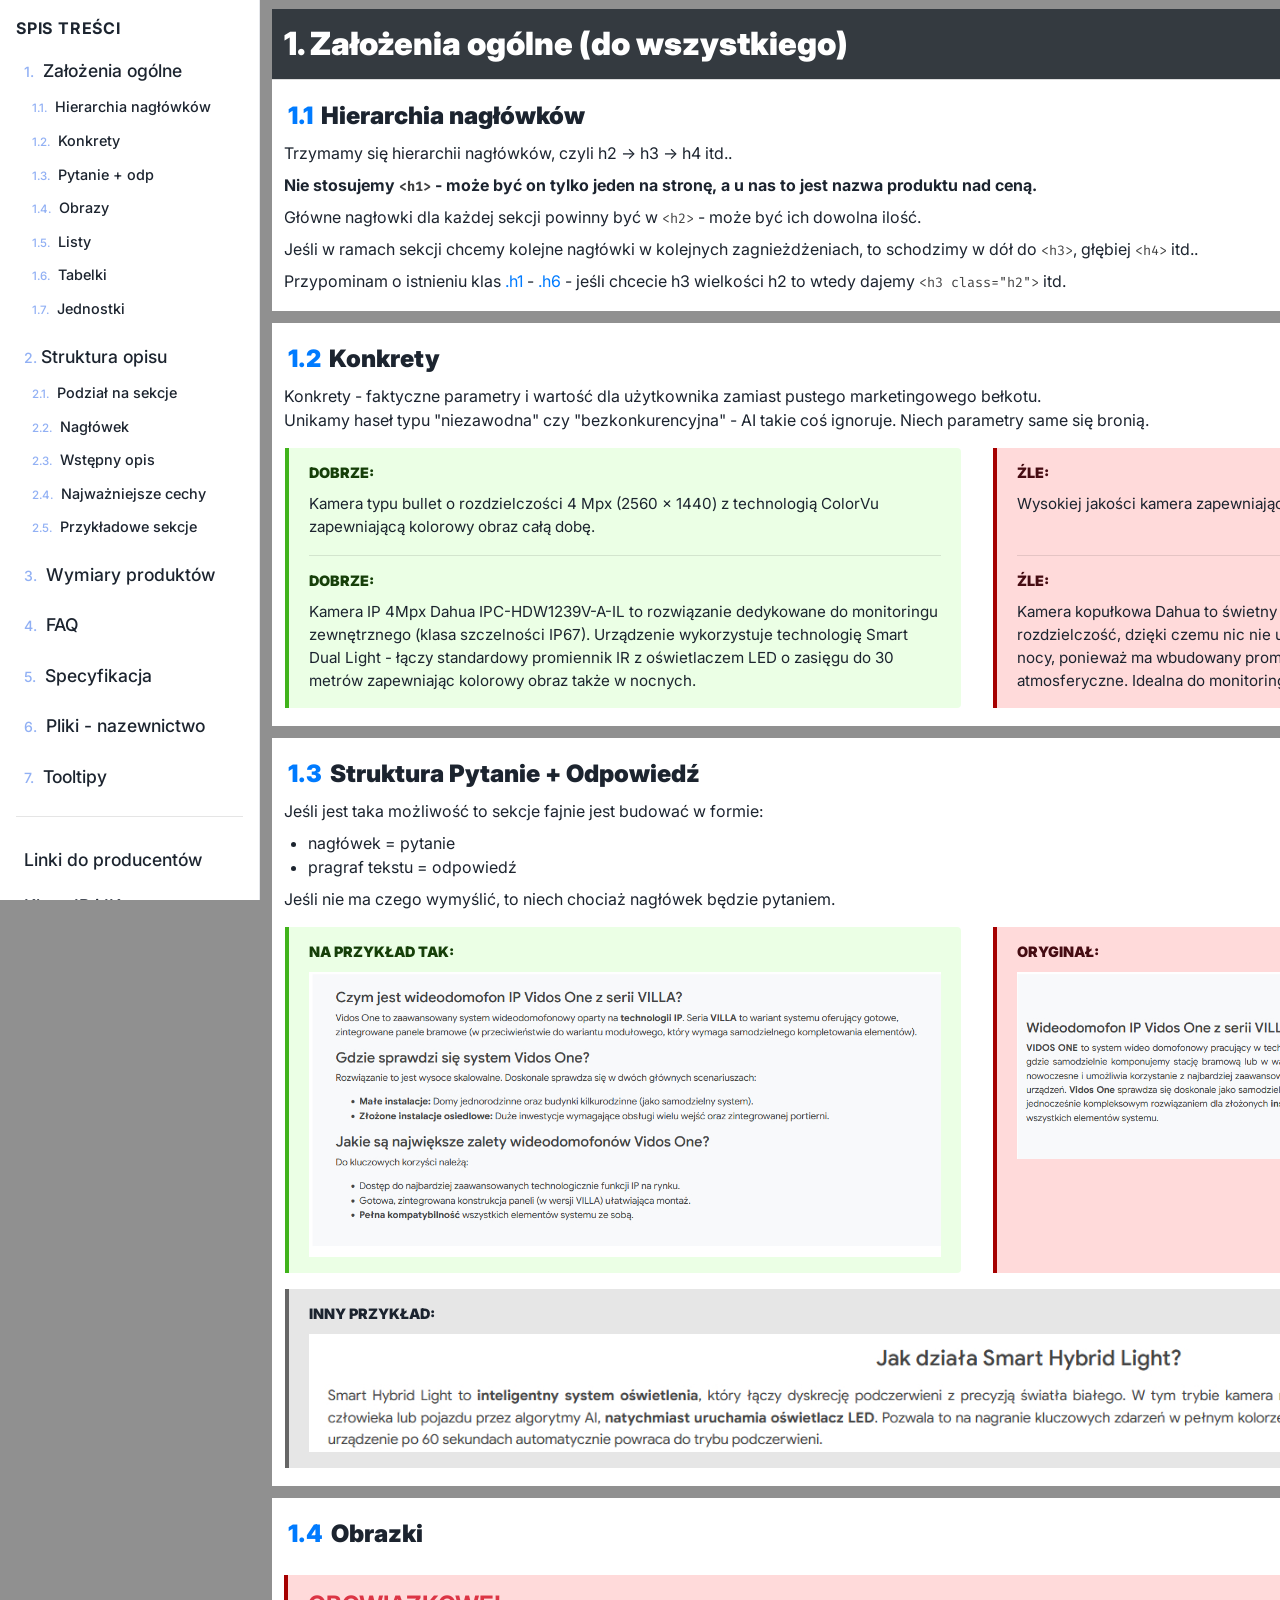
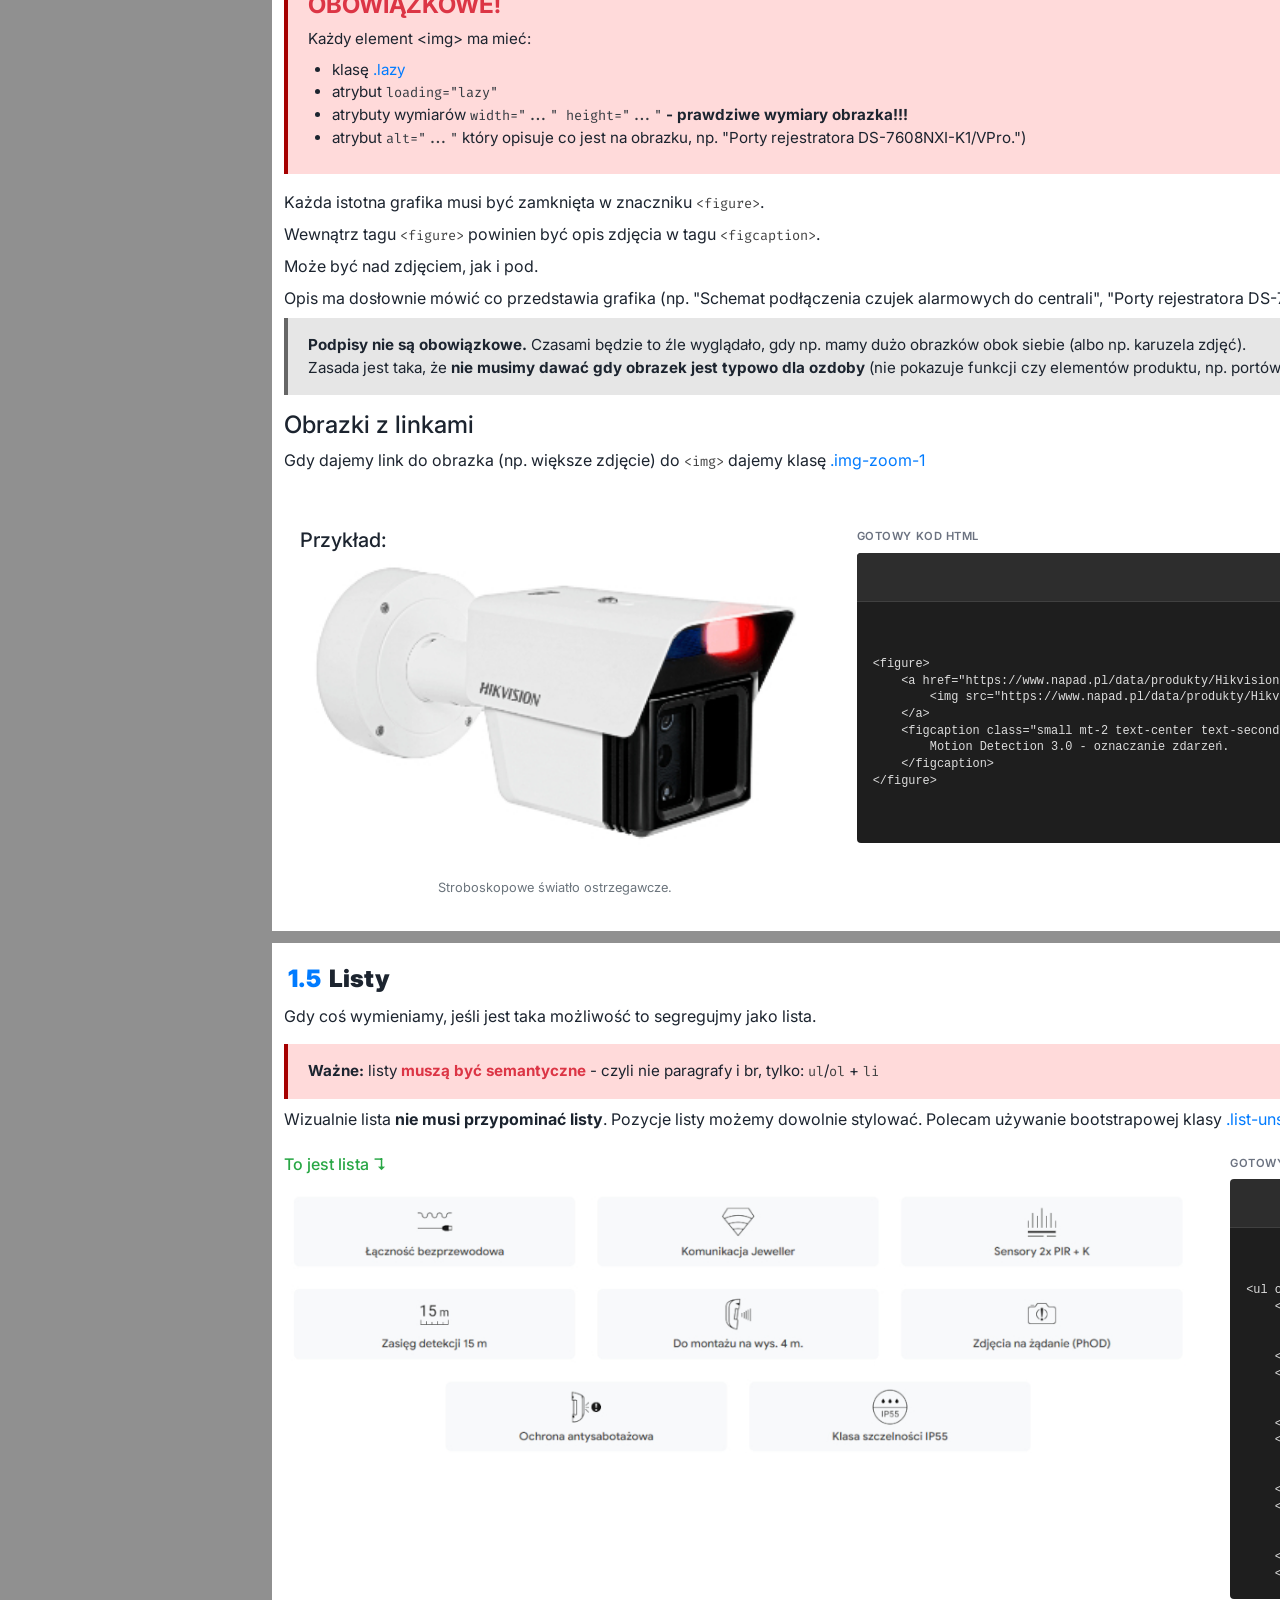
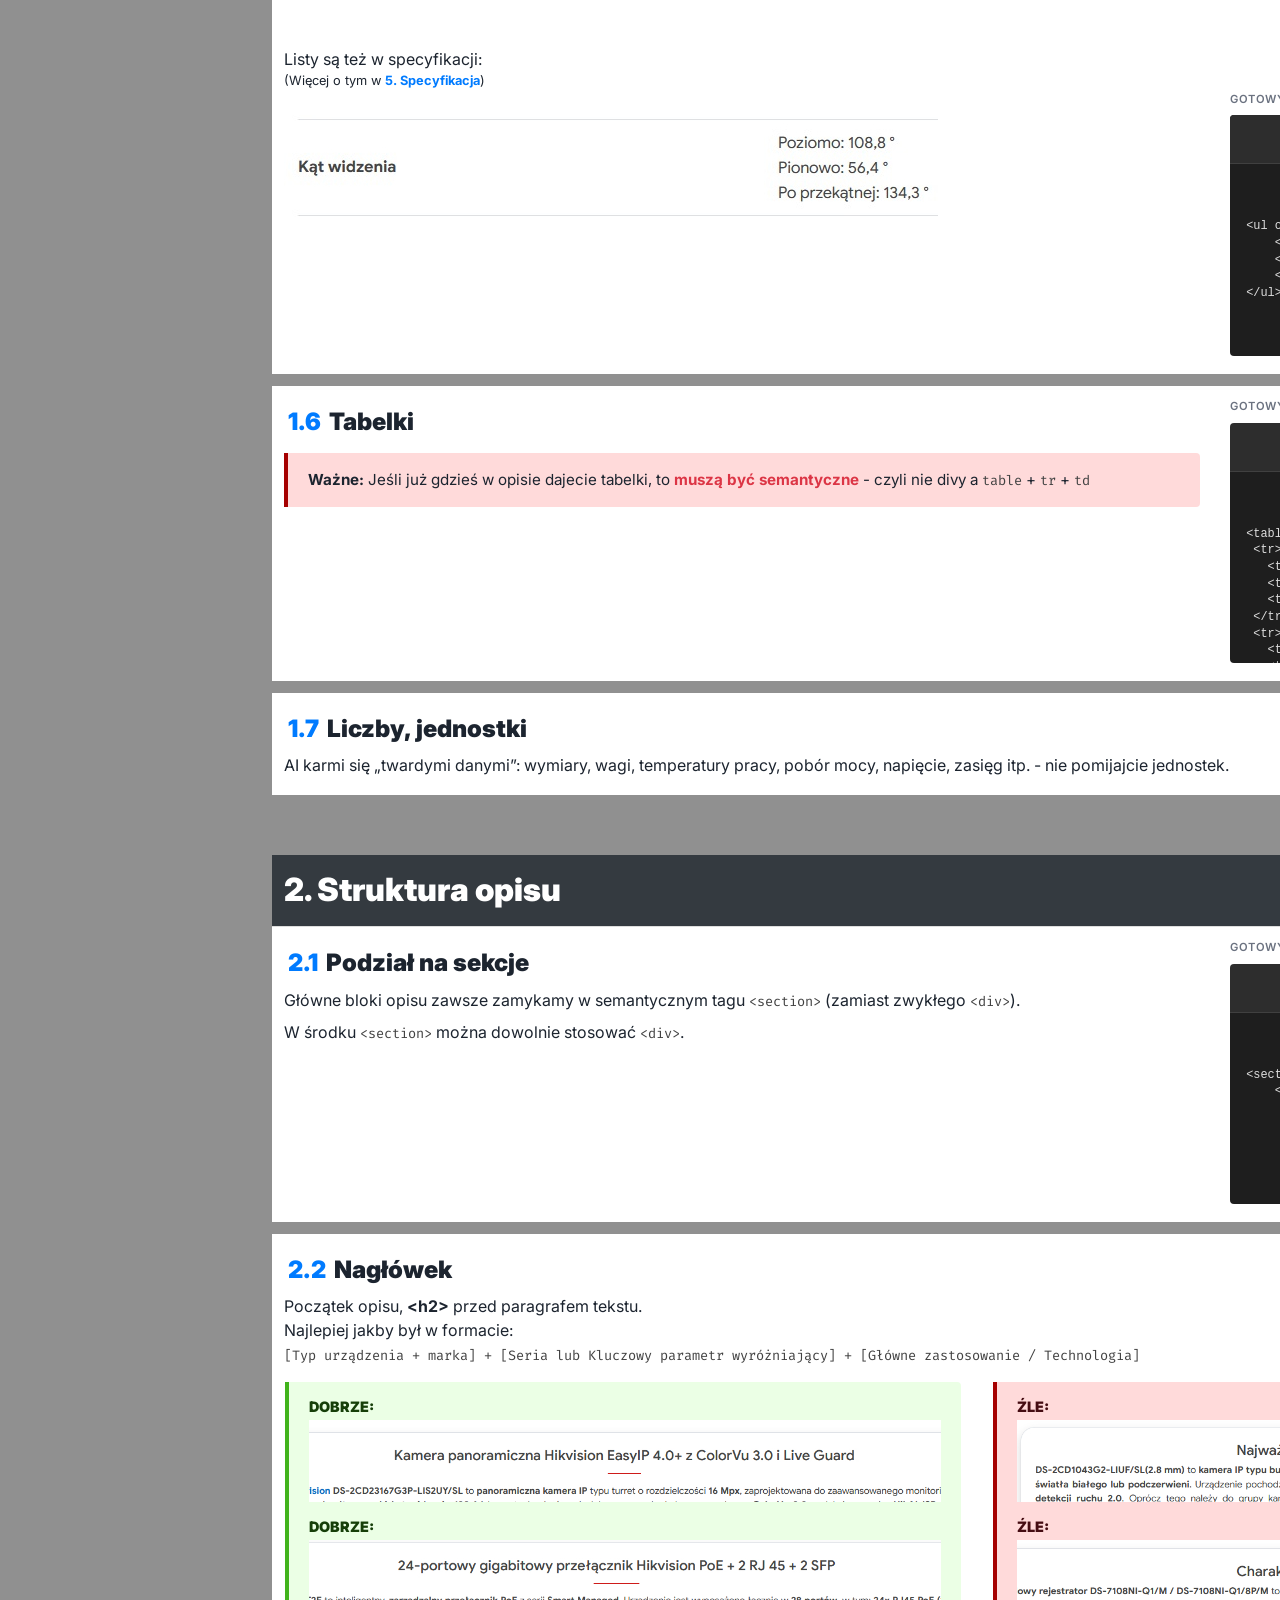
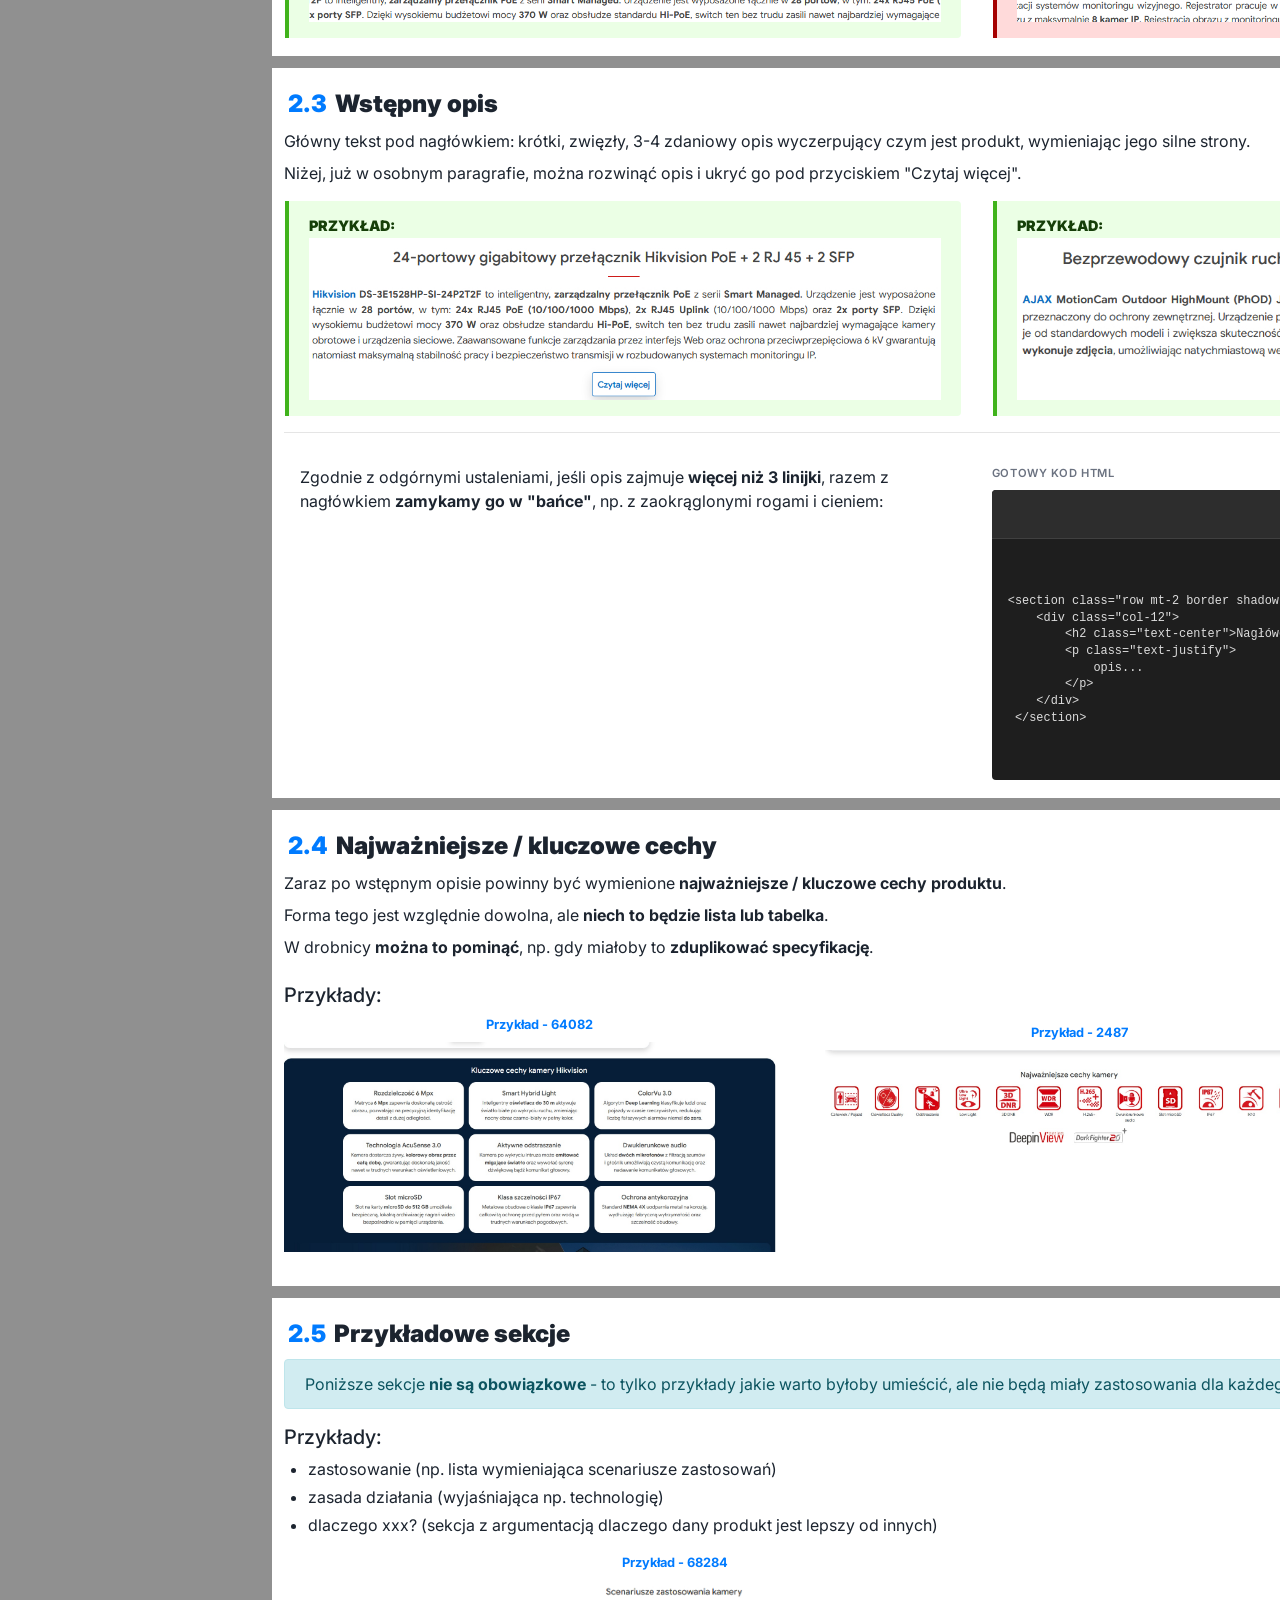
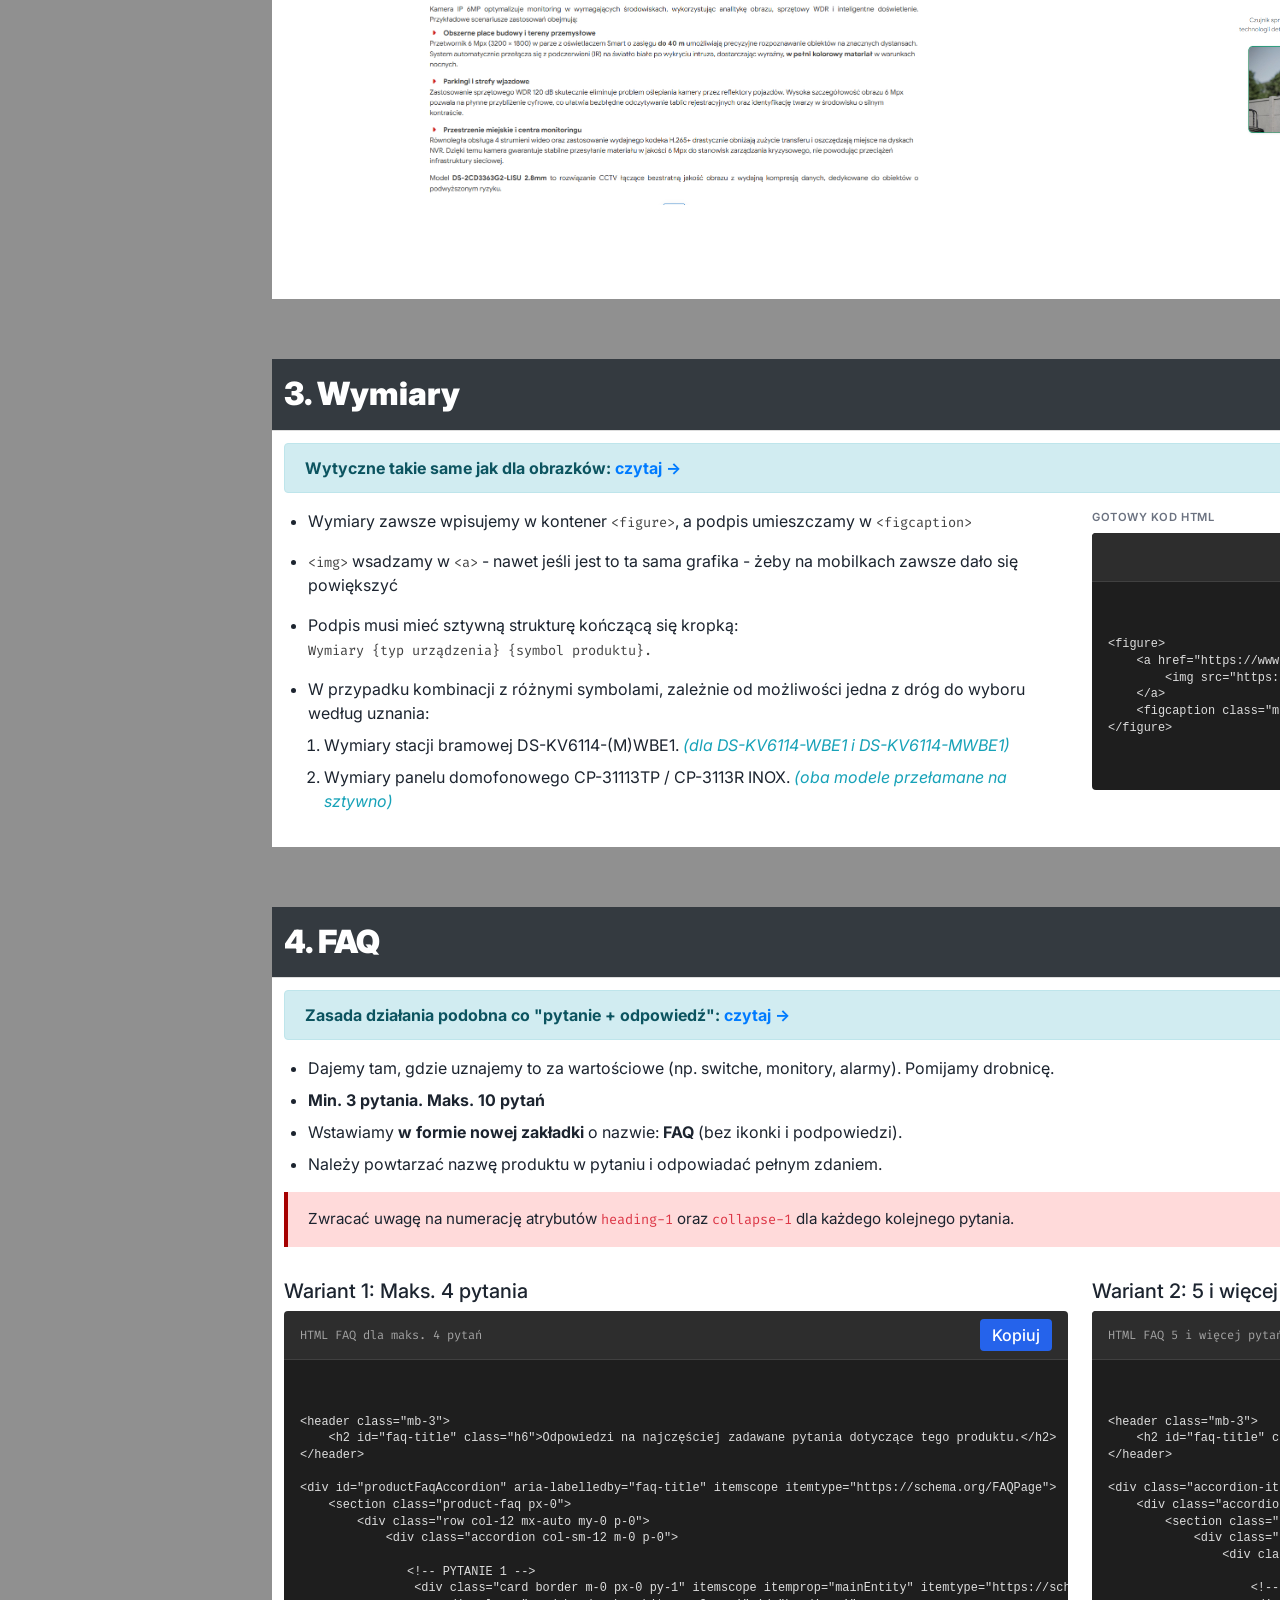
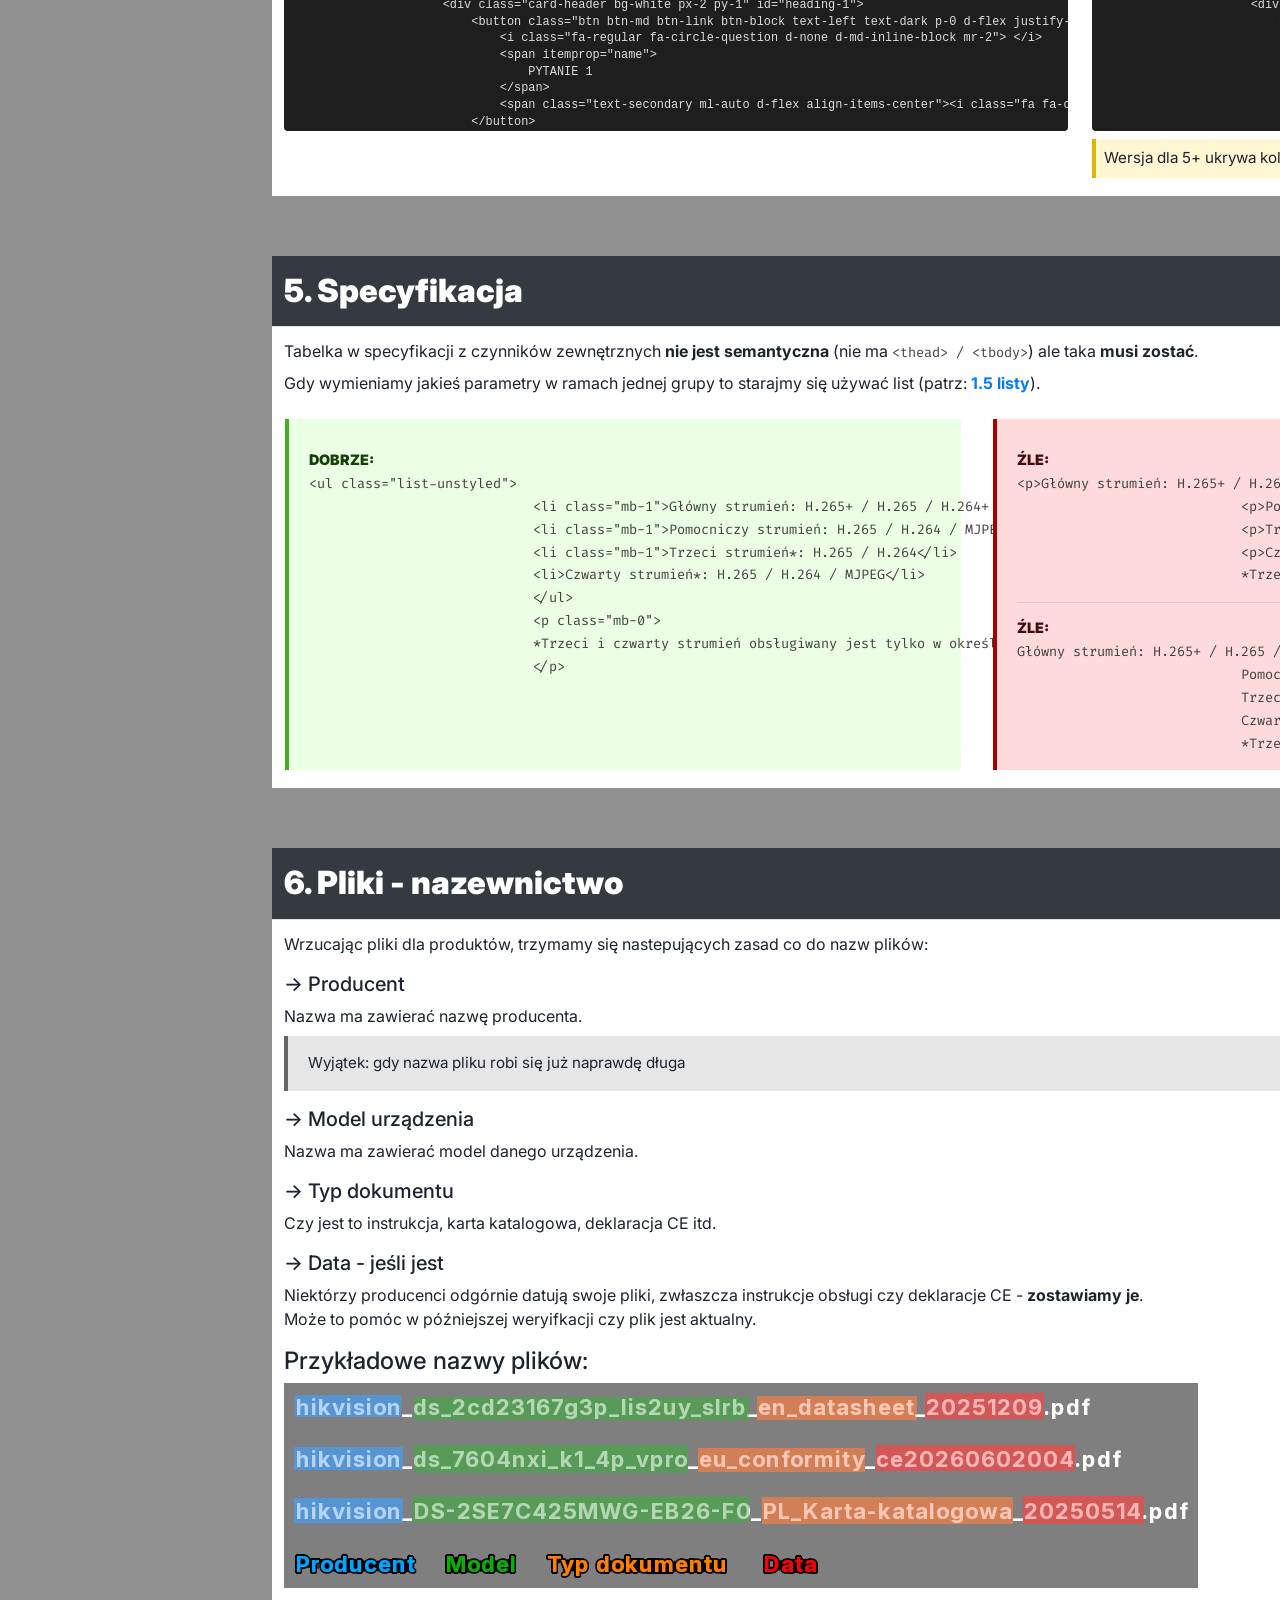
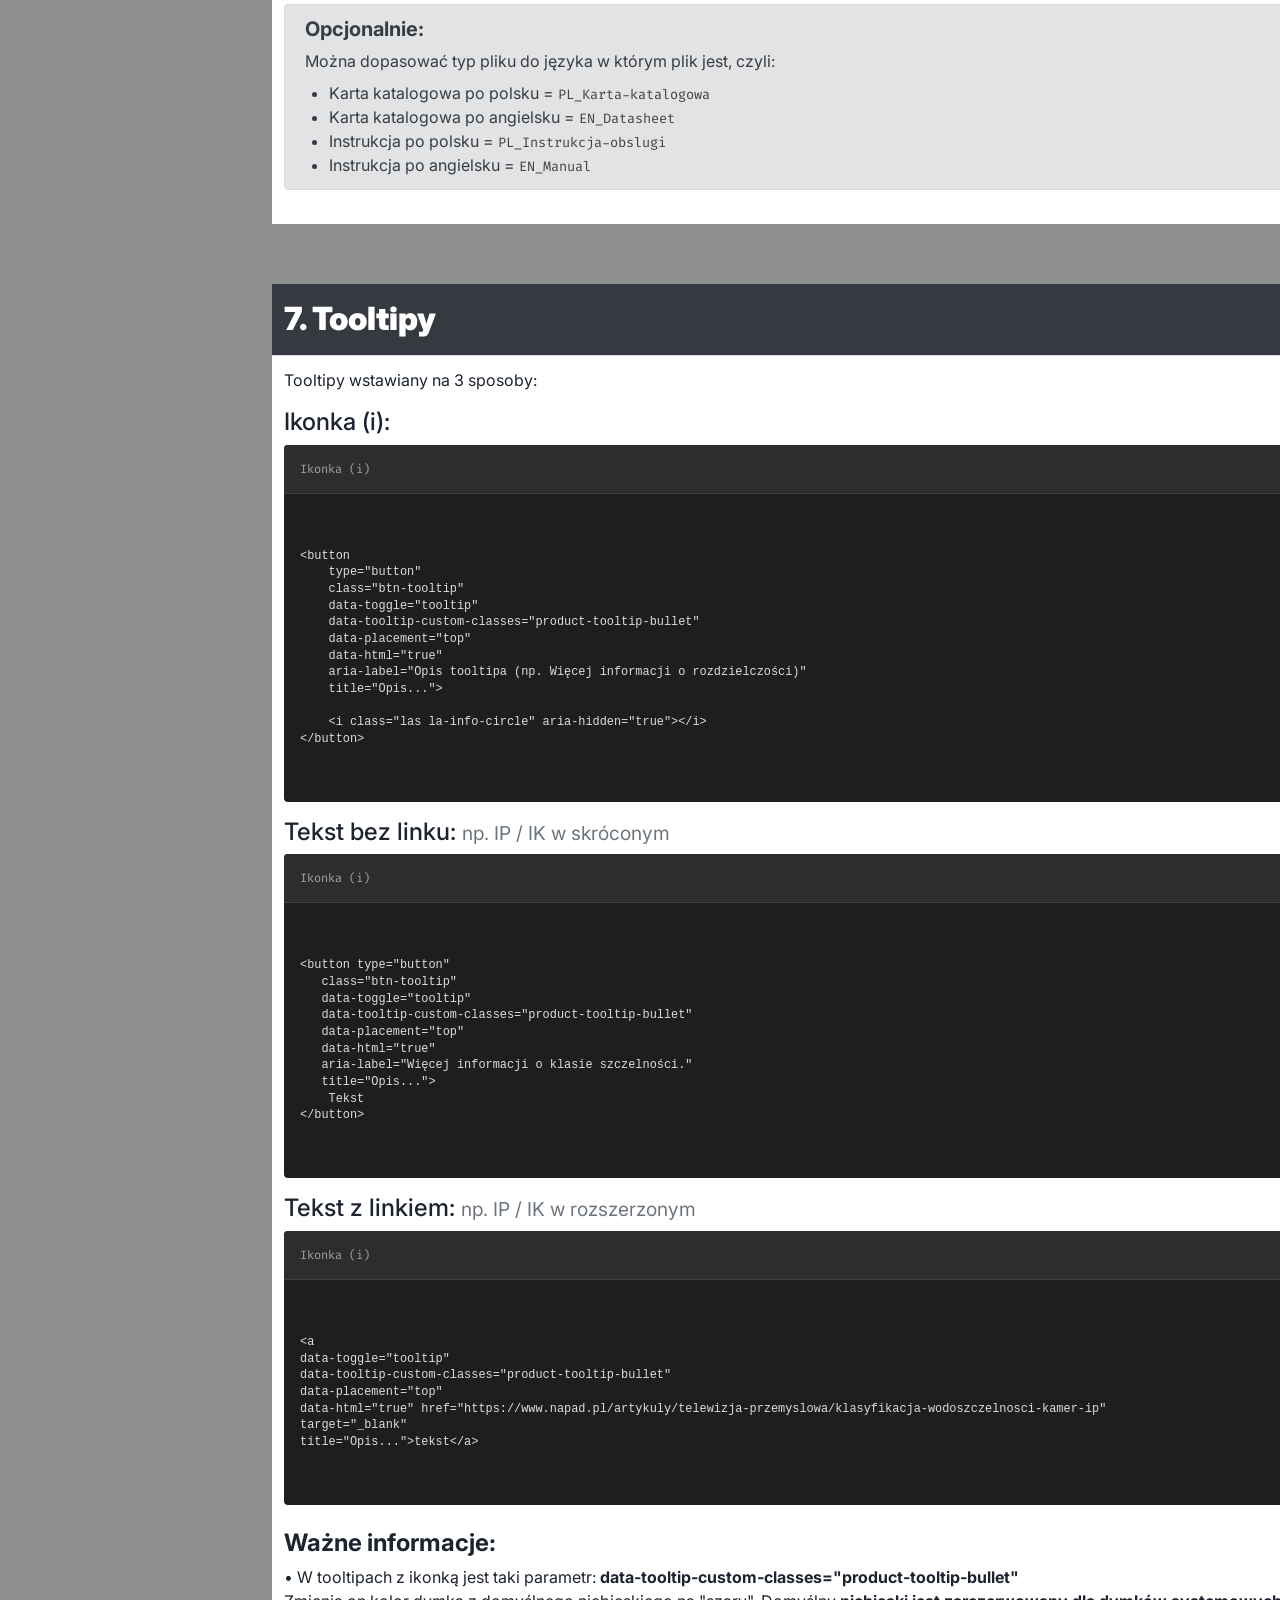
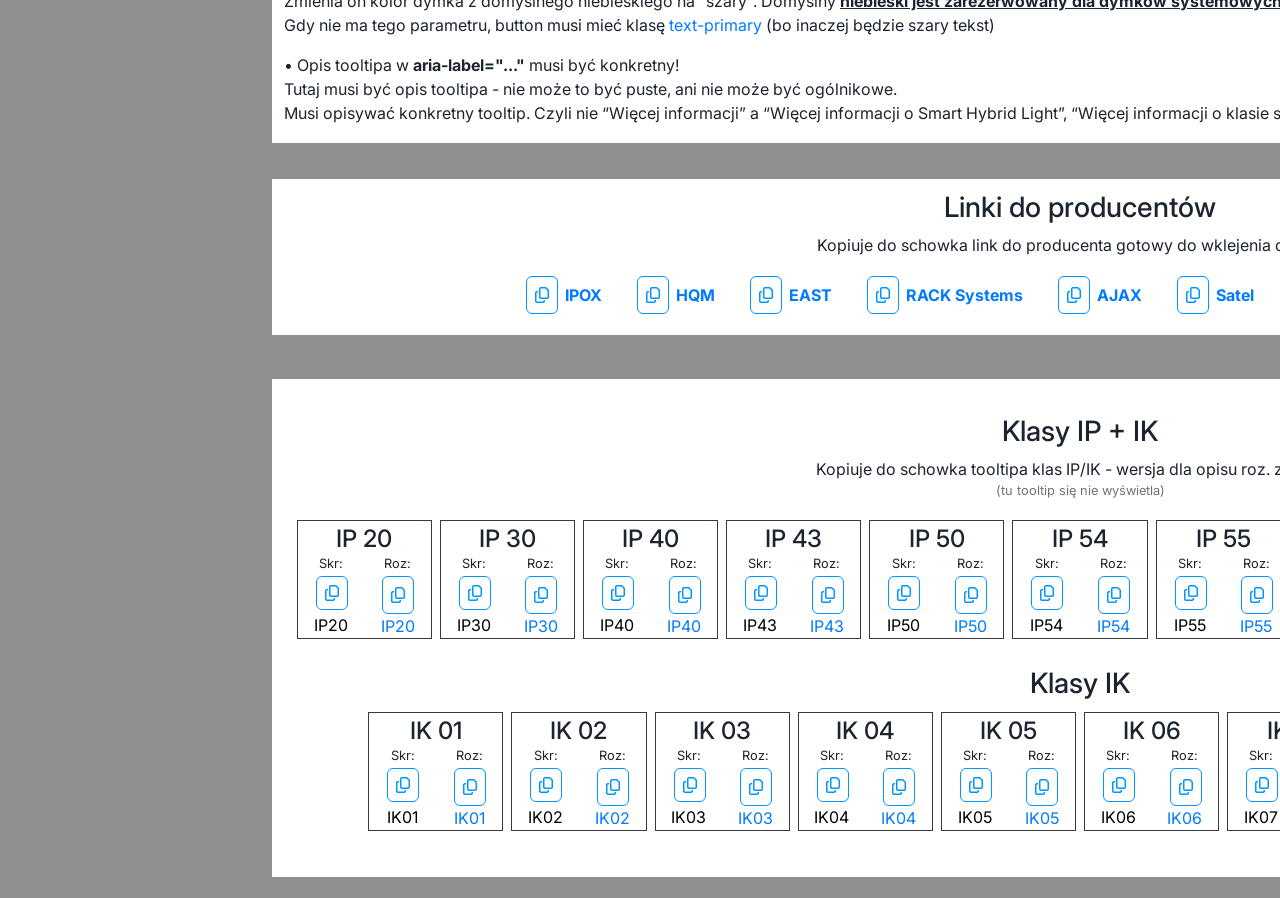
==== commit 782d8c65: "Add files via upload" ====
--- a/index.html
+++ b/index.html
@@ -870,7 +870,7 @@
                     </div>
                     <code id="tooltip_tekstbezlinka">
                         <pre>&lt;button type="button" 
-   class="btn-tooltip text-primary" 
+   class="btn-tooltip" 
    data-toggle="tooltip"
    data-tooltip-custom-classes="product-tooltip-bullet" 
    data-placement="top" 
@@ -903,7 +903,7 @@
             <div class="module-body mt-4">
                 <h4><strong>Ważne informacje:</strong></h4>
                 <p>&bull; W tooltipach z ikonką jest taki parametr: <strong>data-tooltip-custom-classes="product-tooltip-bullet"</strong><br>
-                    Zmienia on kolor dymka z domyślnego niebieskiego na "szary". Domyślny <u><strong>niebieski jest zarezerwowany dla dymków IP oraz IK!</strong></u><br>
+                    Zmienia on kolor dymka z domyślnego niebieskiego na "szary". Domyślny <u><strong>niebieski jest zarezerwowany dla dymków systemowych</strong></u> (np. "Dodaj do porównania")<br>
                     Gdy nie ma tego parametru, button musi mieć klasę <span class="text-primary">text-primary</span> (bo inaczej będzie szary tekst)</p>
 
                 <p class="mt-3">&bull; Opis tooltipa w <strong>aria-label="..."</strong> musi być konkretny!<br>
@@ -986,7 +986,7 @@
                                     <a class="btn-kopiuj mb-0" data-kopiuj-trigger data-kopiuj-cel="button" data-kopiuj-typ="outer">
                                         <i class="far fa-copy"></i>
                                     </a>
-                                    <button type="button" class="btn-tooltip text-primary" data-toggle="tooltip" data-tooltip-custom-classes="product-tooltip-bullet" data-placement="top" data-html="true" aria-label="Więcej informacji o klasie szczelności." title="<strong>Klasa szczelności IP20</strong> oznacza:<br>
+                                    <button type="button" class="btn-tooltip" data-toggle="tooltip" data-tooltip-custom-classes="product-tooltip-bullet" data-placement="top" data-html="true" aria-label="Więcej informacji o klasie szczelności." title="<strong>Klasa szczelności IP20</strong> oznacza:<br>
 - ochronę przed dostępem do części niebezpiecznych palcem;<br>
 - ochronę przed obcymi ciałami stałymi o średnicy 12,5&nbsp;mm i większej;<br>
    - brak ochrony przed wodą.">IP20</button>
@@ -1010,7 +1010,7 @@
                                     <a class="btn-kopiuj mb-0" data-kopiuj-trigger data-kopiuj-cel="button" data-kopiuj-typ="outer">
                                         <i class="far fa-copy"></i>
                                     </a>
-                                    <button type="button" class="btn-tooltip text-primary" data-toggle="tooltip" data-tooltip-custom-classes="product-tooltip-bullet" data-placement="top" data-html="true" aria-label="Więcej informacji o klasie szczelności." title="<strong>Klasa szczelności IP30</strong> oznacza:<br>
+                                    <button type="button" class="btn-tooltip" data-toggle="tooltip" data-tooltip-custom-classes="product-tooltip-bullet" data-placement="top" data-html="true" aria-label="Więcej informacji o klasie szczelności." title="<strong>Klasa szczelności IP30</strong> oznacza:<br>
 - ochronę przed dostępem do części niebezpiecznych narzędziem;<br>
 - ochronę przed obcymi ciałami stałymi o średnicy 2,5&nbsp;mm i&nbsp;większej;<br>
                                        - brak ochrony przed wodą.">IP30</button>
@@ -1034,7 +1034,7 @@
                                     <a class="btn-kopiuj mb-0" data-kopiuj-trigger data-kopiuj-cel="button" data-kopiuj-typ="outer">
                                         <i class="far fa-copy"></i>
                                     </a>
-                                    <button type="button" class="btn-tooltip text-primary" data-toggle="tooltip" data-tooltip-custom-classes="product-tooltip-bullet" data-placement="top" data-html="true" aria-label="Więcej informacji o klasie szczelności." title="<strong>Klasa szczelności IP40</strong> oznacza:<br>
+                                    <button type="button" class="btn-tooltip" data-toggle="tooltip" data-tooltip-custom-classes="product-tooltip-bullet" data-placement="top" data-html="true" aria-label="Więcej informacji o klasie szczelności." title="<strong>Klasa szczelności IP40</strong> oznacza:<br>
 - ochronę przed dostępem do części niebezpiecznych drutem;<br>
 - ochronę przed obcymi ciałami stałymi o średnicy 1&nbsp;mm i&nbsp;większej;<br>
    - brak ochrony przed wodą.">IP40</button>
@@ -1058,7 +1058,7 @@
                                     <a class="btn-kopiuj mb-0" data-kopiuj-trigger data-kopiuj-cel="button" data-kopiuj-typ="outer">
                                         <i class="far fa-copy"></i>
                                     </a>
-                                    <button type="button" class="btn-tooltip text-primary" data-toggle="tooltip" data-tooltip-custom-classes="product-tooltip-bullet" data-placement="top" data-html="true" aria-label="Więcej informacji o klasie szczelności." title="<strong>Klasa szczelności IP43</strong> oznacza:<br>
+                                    <button type="button" class="btn-tooltip" data-toggle="tooltip" data-tooltip-custom-classes="product-tooltip-bullet" data-placement="top" data-html="true" aria-label="Więcej informacji o klasie szczelności." title="<strong>Klasa szczelności IP43</strong> oznacza:<br>
 - ochronę przed dostępem do części niebezpiecznych drutem;<br>
 - ochronę przed obcymi ciałami stałymi o średnicy 1&nbsp;mm i&nbsp;większej;<br>
    - ochronę przed natryskiwaniem wodą pod dowolnym kątem do 60° od pionu z każdej strony.">IP43</button>
@@ -1082,7 +1082,7 @@
                                     <a class="btn-kopiuj mb-0" data-kopiuj-trigger data-kopiuj-cel="button" data-kopiuj-typ="outer">
                                         <i class="far fa-copy"></i>
                                     </a>
-                                    <button type="button" class="btn-tooltip text-primary" data-toggle="tooltip" data-tooltip-custom-classes="product-tooltip-bullet" data-placement="top" data-html="true" aria-label="Więcej informacji o klasie szczelności." title="<strong>Klasa szczelności IP50</strong> oznacza:<br>
+                                    <button type="button" class="btn-tooltip" data-toggle="tooltip" data-tooltip-custom-classes="product-tooltip-bullet" data-placement="top" data-html="true" aria-label="Więcej informacji o klasie szczelności." title="<strong>Klasa szczelności IP50</strong> oznacza:<br>
 - ochronę przed dostępem do części niebezpiecznych drutem;<br>
 - ochronę przed pyłem;<br>
    - brak ochrony przed wodą.">IP50</button>
@@ -1106,7 +1106,7 @@
                                     <a class="btn-kopiuj mb-0" data-kopiuj-trigger data-kopiuj-cel="button" data-kopiuj-typ="outer">
                                         <i class="far fa-copy"></i>
                                     </a>
-                                    <button type="button" class="btn-tooltip text-primary" data-toggle="tooltip" data-tooltip-custom-classes="product-tooltip-bullet" data-placement="top" data-html="true" aria-label="Więcej informacji o klasie szczelności." title="<strong>Klasa szczelności IP54</strong> oznacza:<br>
+                                    <button type="button" class="btn-tooltip" data-toggle="tooltip" data-tooltip-custom-classes="product-tooltip-bullet" data-placement="top" data-html="true" aria-label="Więcej informacji o klasie szczelności." title="<strong>Klasa szczelności IP54</strong> oznacza:<br>
 - ochronę przed dostępem do części niebezpiecznych drutem;<br>
 - ochronę przed pyłem;<br>
    - ochronę przed bryzgami wody z dowolnego kierunku.">IP54</button>
@@ -1130,7 +1130,7 @@
                                     <a class="btn-kopiuj mb-0" data-kopiuj-trigger data-kopiuj-cel="button" data-kopiuj-typ="outer">
                                         <i class="far fa-copy"></i>
                                     </a>
-                                    <button type="button" class="btn-tooltip text-primary" data-toggle="tooltip" data-tooltip-custom-classes="product-tooltip-bullet" data-placement="top" data-html="true" aria-label="Więcej informacji o klasie szczelności." title="<strong>Klasa szczelności IP55</strong> oznacza:<br>
+                                    <button type="button" class="btn-tooltip" data-toggle="tooltip" data-tooltip-custom-classes="product-tooltip-bullet" data-placement="top" data-html="true" aria-label="Więcej informacji o klasie szczelności." title="<strong>Klasa szczelności IP55</strong> oznacza:<br>
 - ochronę przed dostępem do części niebezpiecznych drutem;<br>
 - ochronę przed pyłem;<br>
    - ochronę przed strugą wody (12,5&nbsp;l/min) laną na obudowę z dowolnej strony.">IP55</button>
@@ -1154,7 +1154,7 @@
                                     <a class="btn-kopiuj mb-0" data-kopiuj-trigger data-kopiuj-cel="button" data-kopiuj-typ="outer">
                                         <i class="far fa-copy"></i>
                                     </a>
-                                    <button type="button" class="btn-tooltip text-primary" data-toggle="tooltip" data-tooltip-custom-classes="product-tooltip-bullet" data-placement="top" data-html="true" aria-label="Więcej informacji o klasie szczelności." title="<strong>Klasa szczelności IP65</strong> oznacza:<br>
+                                    <button type="button" class="btn-tooltip" data-toggle="tooltip" data-tooltip-custom-classes="product-tooltip-bullet" data-placement="top" data-html="true" aria-label="Więcej informacji o klasie szczelności." title="<strong>Klasa szczelności IP65</strong> oznacza:<br>
 - ochronę przed dostępem do części niebezpiecznych drutem;<br>
 - ochronę pyłoszczelną;<br>
    - ochronę przed strugą wody (12,5&nbsp;l/min) laną na obudowę z dowolnej strony.">IP65</button>
@@ -1178,7 +1178,7 @@
                                     <a class="btn-kopiuj mb-0" data-kopiuj-trigger data-kopiuj-cel="button" data-kopiuj-typ="outer">
                                         <i class="far fa-copy"></i>
                                     </a>
-                                    <button type="button" class="btn-tooltip text-primary" data-toggle="tooltip" data-tooltip-custom-classes="product-tooltip-bullet" data-placement="top" data-html="true" aria-label="Więcej informacji o klasie szczelności." title="<strong>Klasa szczelności IP66</strong> oznacza:<br>
+                                    <button type="button" class="btn-tooltip" data-toggle="tooltip" data-tooltip-custom-classes="product-tooltip-bullet" data-placement="top" data-html="true" aria-label="Więcej informacji o klasie szczelności." title="<strong>Klasa szczelności IP66</strong> oznacza:<br>
 - ochronę przed dostępem do części niebezpiecznych drutem;<br>
 - ochronę pyłoszczelną;<br>
    - ochronę przed silną strugą wody (100&nbsp;l/min) laną na obudowę z dowolnej strony.">IP66</button>
@@ -1202,7 +1202,7 @@
                                     <a class="btn-kopiuj mb-0" data-kopiuj-trigger data-kopiuj-cel="button" data-kopiuj-typ="outer">
                                         <i class="far fa-copy"></i>
                                     </a>
-                                    <button type="button" class="btn-tooltip text-primary" data-toggle="tooltip" data-tooltip-custom-classes="product-tooltip-bullet" data-placement="top" data-html="true" aria-label="Więcej informacji o klasie szczelności." title="<strong>Klasa szczelności IP67</strong> oznacza:<br>
+                                    <button type="button" class="btn-tooltip" data-toggle="tooltip" data-tooltip-custom-classes="product-tooltip-bullet" data-placement="top" data-html="true" aria-label="Więcej informacji o klasie szczelności." title="<strong>Klasa szczelności IP67</strong> oznacza:<br>
 - ochronę przed dostępem do części niebezpiecznych drutem;<br>
 - ochronę pyłoszczelną;<br>
    - ochronę przed skutkami krótkotrwałego zanurzenia w wodzie (30&nbsp;min na głębokość 0,15&nbsp;m powyżej wierzchu obudowy lub 1&nbsp;m powyżej spodu dla obudów niższych niż 0,85&nbsp;m).">IP67</button>
@@ -1226,7 +1226,7 @@
                                     <a class="btn-kopiuj mb-0" data-kopiuj-trigger data-kopiuj-cel="button" data-kopiuj-typ="outer">
                                         <i class="far fa-copy"></i>
                                     </a>
-                                    <button type="button" class="btn-tooltip text-primary" data-toggle="tooltip" data-tooltip-custom-classes="product-tooltip-bullet" data-placement="top" data-html="true" aria-label="Więcej informacji o klasie szczelności." title="<strong>Klasa szczelności IP68</strong> oznacza:<br>
+                                    <button type="button" class="btn-tooltip" data-toggle="tooltip" data-tooltip-custom-classes="product-tooltip-bullet" data-placement="top" data-html="true" aria-label="Więcej informacji o klasie szczelności." title="<strong>Klasa szczelności IP68</strong> oznacza:<br>
 - ochronę przed dostępem do części niebezpiecznych drutem;<br>
 - ochronę pyłoszczelną;<br>
    - ochronę przed skutkami ciągłego zanurzenia w wodzie (obudowa ciągle zanurzona w wodzie, w warunkach uzgodnionych między producentem i użytkownikiem, lecz surowszych niż według cyfry 7).">IP68</button>
@@ -1253,7 +1253,7 @@
                                     <a class="btn-kopiuj mb-0" data-kopiuj-trigger data-kopiuj-cel="button" data-kopiuj-typ="outer">
                                         <i class="far fa-copy"></i>
                                     </a>
-                                    <button type="button" class="btn-tooltip text-primary" data-toggle="tooltip" data-tooltip-custom-classes="product-tooltip-bullet" data-placement="top" data-html="true" aria-label="Więcej informacji o ochronie mechanicznej." title="<strong>Stopień ochrony IK01</strong> oznacza:<br>
+                                    <button type="button" class="btn-tooltip" data-toggle="tooltip" data-tooltip-custom-classes="product-tooltip-bullet" data-placement="top" data-html="true" aria-label="Więcej informacji o ochronie mechanicznej." title="<strong>Stopień ochrony IK01</strong> oznacza:<br>
 - odporność na udar o energii 0,15&nbsp;J (upadek obiektu o wadze 200&nbsp;g z wysokości 7,5&nbsp;cm).">IK01</button>
                                 </div>
                                 <div class="col-6 text-center kopia-kontener">
@@ -1274,7 +1274,7 @@
                                     <a class="btn-kopiuj mb-0" data-kopiuj-trigger data-kopiuj-cel="button" data-kopiuj-typ="outer">
                                         <i class="far fa-copy"></i>
                                     </a>
-                                    <button type="button" class="btn-tooltip text-primary" data-toggle="tooltip" data-tooltip-custom-classes="product-tooltip-bullet" data-placement="top" data-html="true" aria-label="Więcej informacji o ochronie mechanicznej." title="<strong>Stopień ochrony IK02</strong> oznacza:<br>
+                                    <button type="button" class="btn-tooltip" data-toggle="tooltip" data-tooltip-custom-classes="product-tooltip-bullet" data-placement="top" data-html="true" aria-label="Więcej informacji o ochronie mechanicznej." title="<strong>Stopień ochrony IK02</strong> oznacza:<br>
 - odporność na udar o energii 0,20&nbsp;J (upadek obiektu o wadze 200&nbsp;g z wysokości 10&nbsp;cm).">IK02</button>
                                 </div>
                                 <div class="col-6 text-center kopia-kontener">
@@ -1294,7 +1294,7 @@
                                     <a class="btn-kopiuj mb-0" data-kopiuj-trigger data-kopiuj-cel="button" data-kopiuj-typ="outer">
                                         <i class="far fa-copy"></i>
                                     </a>
-                                    <button type="button" class="btn-tooltip text-primary" data-toggle="tooltip" data-tooltip-custom-classes="product-tooltip-bullet" data-placement="top" data-html="true" aria-label="Więcej informacji o ochronie mechanicznej." title="<strong>Stopień ochrony IK03</strong> oznacza:<br>
+                                    <button type="button" class="btn-tooltip" data-toggle="tooltip" data-tooltip-custom-classes="product-tooltip-bullet" data-placement="top" data-html="true" aria-label="Więcej informacji o ochronie mechanicznej." title="<strong>Stopień ochrony IK03</strong> oznacza:<br>
 - odporność na udar o energii 0,35&nbsp;J (upadek obiektu o wadze 200&nbsp;g z wysokości 17,5&nbsp;cm).">IK03</button>
                                 </div>
                                 <div class="col-6 text-center kopia-kontener">
@@ -1314,7 +1314,7 @@
                                     <a class="btn-kopiuj mb-0" data-kopiuj-trigger data-kopiuj-cel="button" data-kopiuj-typ="outer">
                                         <i class="far fa-copy"></i>
                                     </a>
-                                    <button type="button" class="btn-tooltip text-primary" data-toggle="tooltip" data-tooltip-custom-classes="product-tooltip-bullet" data-placement="top" data-html="true" aria-label="Więcej informacji o ochronie mechanicznej." title="<strong>Stopień ochrony IK04</strong> oznacza:<br>
+                                    <button type="button" class="btn-tooltip" data-toggle="tooltip" data-tooltip-custom-classes="product-tooltip-bullet" data-placement="top" data-html="true" aria-label="Więcej informacji o ochronie mechanicznej." title="<strong>Stopień ochrony IK04</strong> oznacza:<br>
 - odporność na udar o energii 0,50&nbsp;J (upadek obiektu o wadze 200&nbsp;g z wysokości 25&nbsp;cm).">IK04</button>
                                 </div>
                                 <div class="col-6 text-center kopia-kontener">
@@ -1334,7 +1334,7 @@
                                     <a class="btn-kopiuj mb-0" data-kopiuj-trigger data-kopiuj-cel="button" data-kopiuj-typ="outer">
                                         <i class="far fa-copy"></i>
                                     </a>
-                                    <button type="button" class="btn-tooltip text-primary" data-toggle="tooltip" data-tooltip-custom-classes="product-tooltip-bullet" data-placement="top" data-html="true" aria-label="Więcej informacji o ochronie mechanicznej." title="<strong>Stopień ochrony IK05</strong> oznacza:<br>
+                                    <button type="button" class="btn-tooltip" data-toggle="tooltip" data-tooltip-custom-classes="product-tooltip-bullet" data-placement="top" data-html="true" aria-label="Więcej informacji o ochronie mechanicznej." title="<strong>Stopień ochrony IK05</strong> oznacza:<br>
 - odporność na udar o energii 0,70&nbsp;J (upadek obiektu o wadze 200&nbsp;g z wysokości 35&nbsp;cm).">IK05</button>
                                 </div>
                                 <div class="col-6 text-center kopia-kontener">
@@ -1354,7 +1354,7 @@
                                     <a class="btn-kopiuj mb-0" data-kopiuj-trigger data-kopiuj-cel="button" data-kopiuj-typ="outer">
                                         <i class="far fa-copy"></i>
                                     </a>
-                                    <button type="button" class="btn-tooltip text-primary" data-toggle="tooltip" data-tooltip-custom-classes="product-tooltip-bullet" data-placement="top" data-html="true" aria-label="Więcej informacji o ochronie mechanicznej." title="<strong>Stopień ochrony IK06</strong> oznacza:<br>
+                                    <button type="button" class="btn-tooltip" data-toggle="tooltip" data-tooltip-custom-classes="product-tooltip-bullet" data-placement="top" data-html="true" aria-label="Więcej informacji o ochronie mechanicznej." title="<strong>Stopień ochrony IK06</strong> oznacza:<br>
 - odporność na udar o energii 1&nbsp;J (upadek obiektu o wadze 500&nbsp;g z wysokości 20&nbsp;cm).">IK06</button>
                                 </div>
                                 <div class="col-6 text-center kopia-kontener">
@@ -1374,7 +1374,7 @@
                                     <a class="btn-kopiuj mb-0" data-kopiuj-trigger data-kopiuj-cel="button" data-kopiuj-typ="outer">
                                         <i class="far fa-copy"></i>
                                     </a>
-                                    <button type="button" class="btn-tooltip text-primary" data-toggle="tooltip" data-tooltip-custom-classes="product-tooltip-bullet" data-placement="top" data-html="true" aria-label="Więcej informacji o ochronie mechanicznej." title="<strong>Stopień ochrony IK07</strong> oznacza:<br>
+                                    <button type="button" class="btn-tooltip" data-toggle="tooltip" data-tooltip-custom-classes="product-tooltip-bullet" data-placement="top" data-html="true" aria-label="Więcej informacji o ochronie mechanicznej." title="<strong>Stopień ochrony IK07</strong> oznacza:<br>
 - odporność na udar o energii 2&nbsp;J (upadek obiektu o wadze 500&nbsp;g z wysokości 40&nbsp;cm).">IK07</button>
                                 </div>
                                 <div class="col-6 text-center kopia-kontener">
@@ -1394,7 +1394,7 @@
                                     <a class="btn-kopiuj mb-0" data-kopiuj-trigger data-kopiuj-cel="button" data-kopiuj-typ="outer">
                                         <i class="far fa-copy"></i>
                                     </a>
-                                    <button type="button" class="btn-tooltip text-primary" data-toggle="tooltip" data-tooltip-custom-classes="product-tooltip-bullet" data-placement="top" data-html="true" aria-label="Więcej informacji o ochronie mechanicznej." title="<strong>Stopień ochrony IK08</strong> oznacza:<br>
+                                    <button type="button" class="btn-tooltip" data-toggle="tooltip" data-tooltip-custom-classes="product-tooltip-bullet" data-placement="top" data-html="true" aria-label="Więcej informacji o ochronie mechanicznej." title="<strong>Stopień ochrony IK08</strong> oznacza:<br>
 - odporność na udar o energii 5&nbsp;J (upadek obiektu o wadze 1700&nbsp;g z wysokości 29,5&nbsp;cm).">IK08</button>
                                 </div>
                                 <div class="col-6 text-center kopia-kontener">
@@ -1414,7 +1414,7 @@
                                     <a class="btn-kopiuj mb-0" data-kopiuj-trigger data-kopiuj-cel="button" data-kopiuj-typ="outer">
                                         <i class="far fa-copy"></i>
                                     </a>
-                                    <button type="button" class="btn-tooltip text-primary" data-toggle="tooltip" data-tooltip-custom-classes="product-tooltip-bullet" data-placement="top" data-html="true" aria-label="Więcej informacji o ochronie mechanicznej." title="<strong>Stopień ochrony IK09</strong> oznacza:<br>
+                                    <button type="button" class="btn-tooltip" data-toggle="tooltip" data-tooltip-custom-classes="product-tooltip-bullet" data-placement="top" data-html="true" aria-label="Więcej informacji o ochronie mechanicznej." title="<strong>Stopień ochrony IK09</strong> oznacza:<br>
 - odporność na udar o energii 10&nbsp;J (upadek obiektu o wadze 5000&nbsp;g z wysokości 20&nbsp;cm).">IK09</button>
                                 </div>
                                 <div class="col-6 text-center kopia-kontener">
@@ -1434,7 +1434,7 @@
                                     <a class="btn-kopiuj mb-0" data-kopiuj-trigger data-kopiuj-cel="button" data-kopiuj-typ="outer">
                                         <i class="far fa-copy"></i>
                                     </a>
-                                    <button type="button" class="btn-tooltip text-primary" data-toggle="tooltip" data-tooltip-custom-classes="product-tooltip-bullet" data-placement="top" data-html="true" aria-label="Więcej informacji o ochronie mechanicznej." title="<strong>Stopień ochrony IK10</strong> oznacza:<br>
+                                    <button type="button" class="btn-tooltip" data-toggle="tooltip" data-tooltip-custom-classes="product-tooltip-bullet" data-placement="top" data-html="true" aria-label="Więcej informacji o ochronie mechanicznej." title="<strong>Stopień ochrony IK10</strong> oznacza:<br>
 - odporność na udar o energii 20&nbsp;J (upadek obiektu o wadze 5000&nbsp;g z wysokości 40&nbsp;cm).">IK10</button>
                                 </div>
                                 <div class="col-6 text-center kopia-kontener">
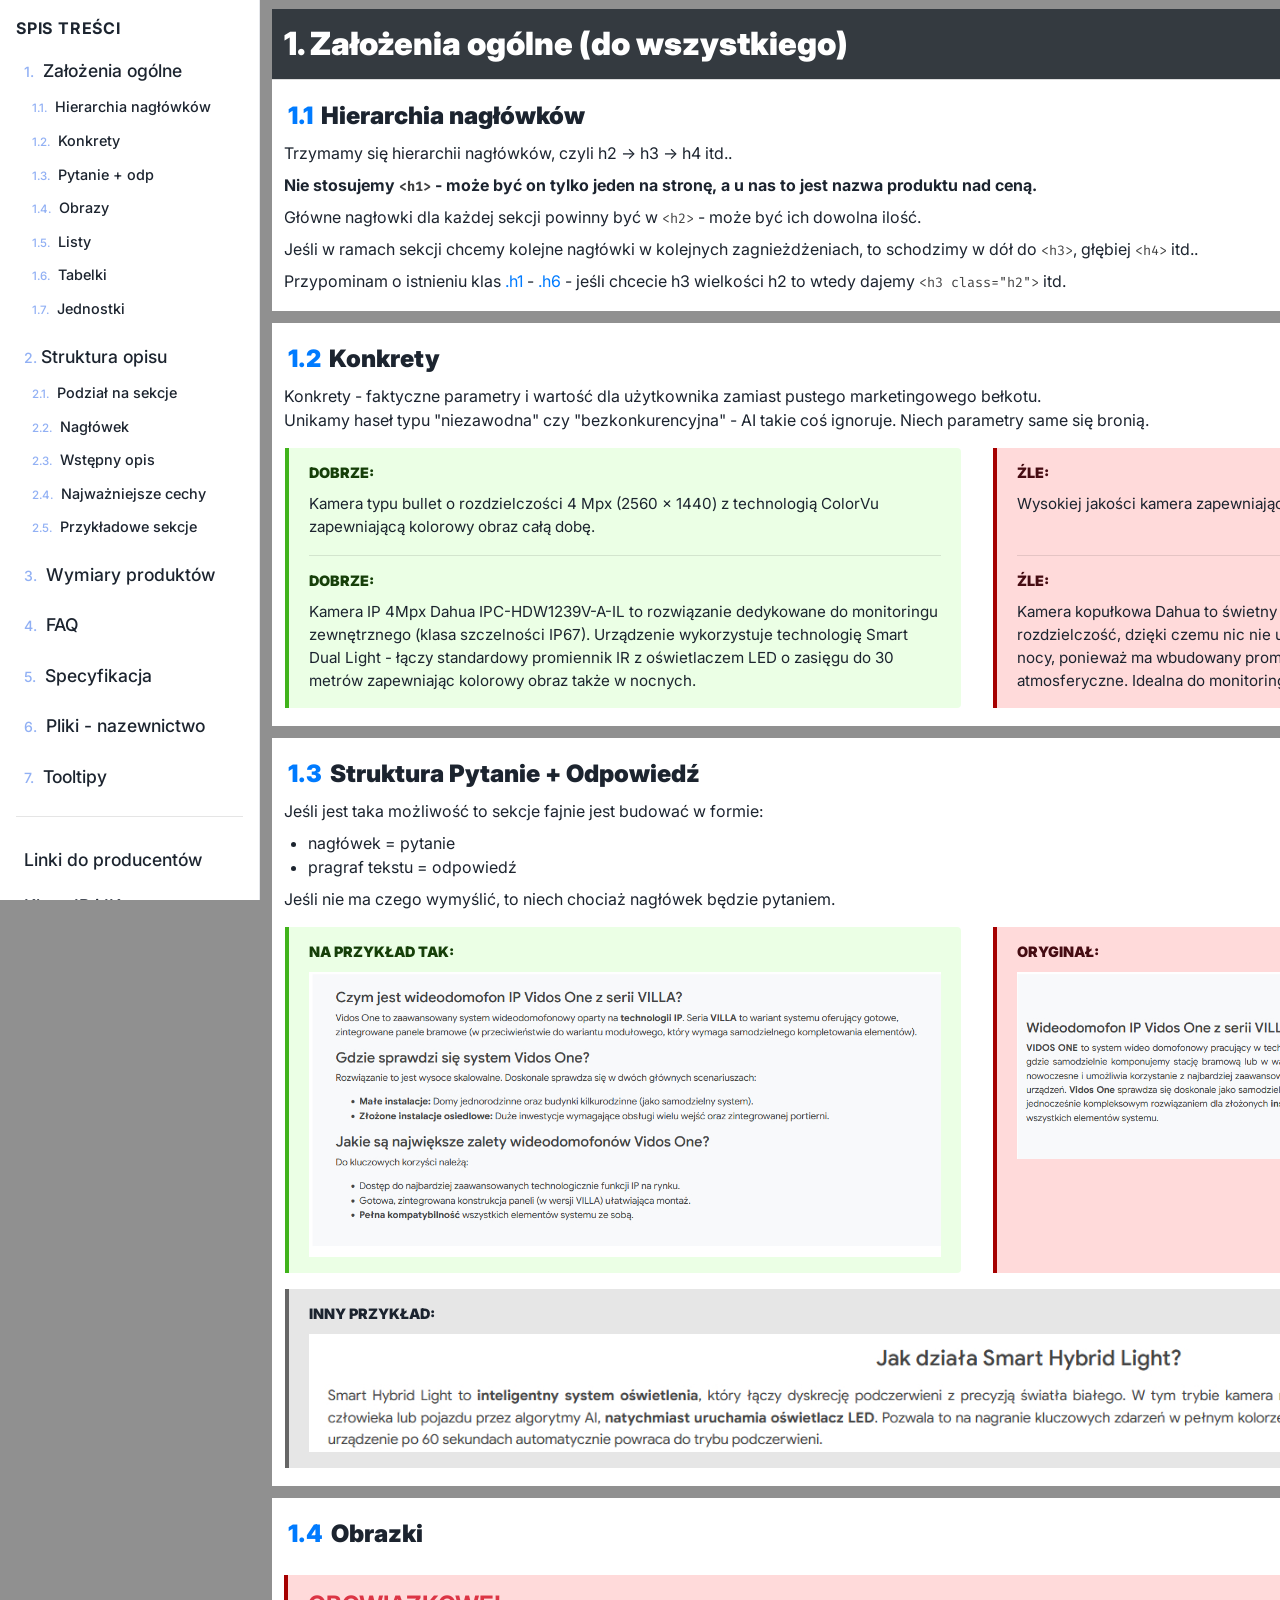
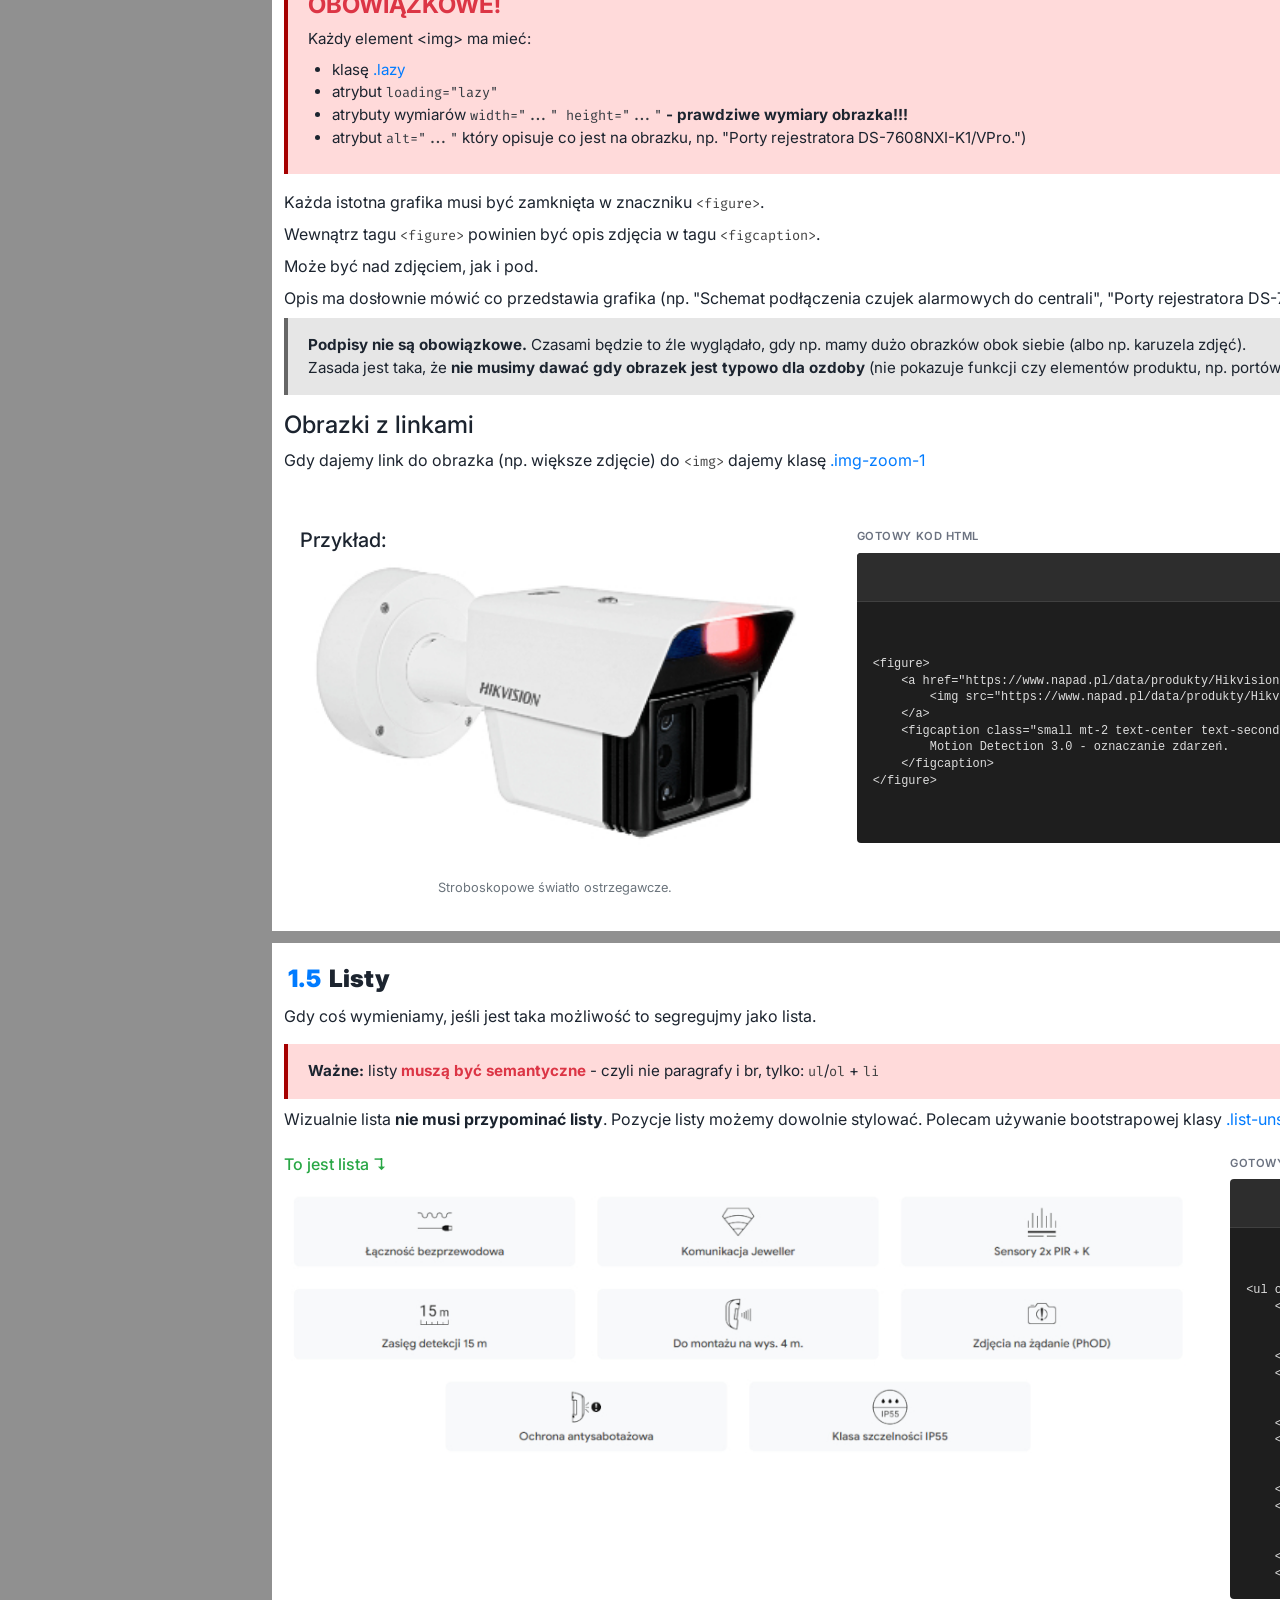
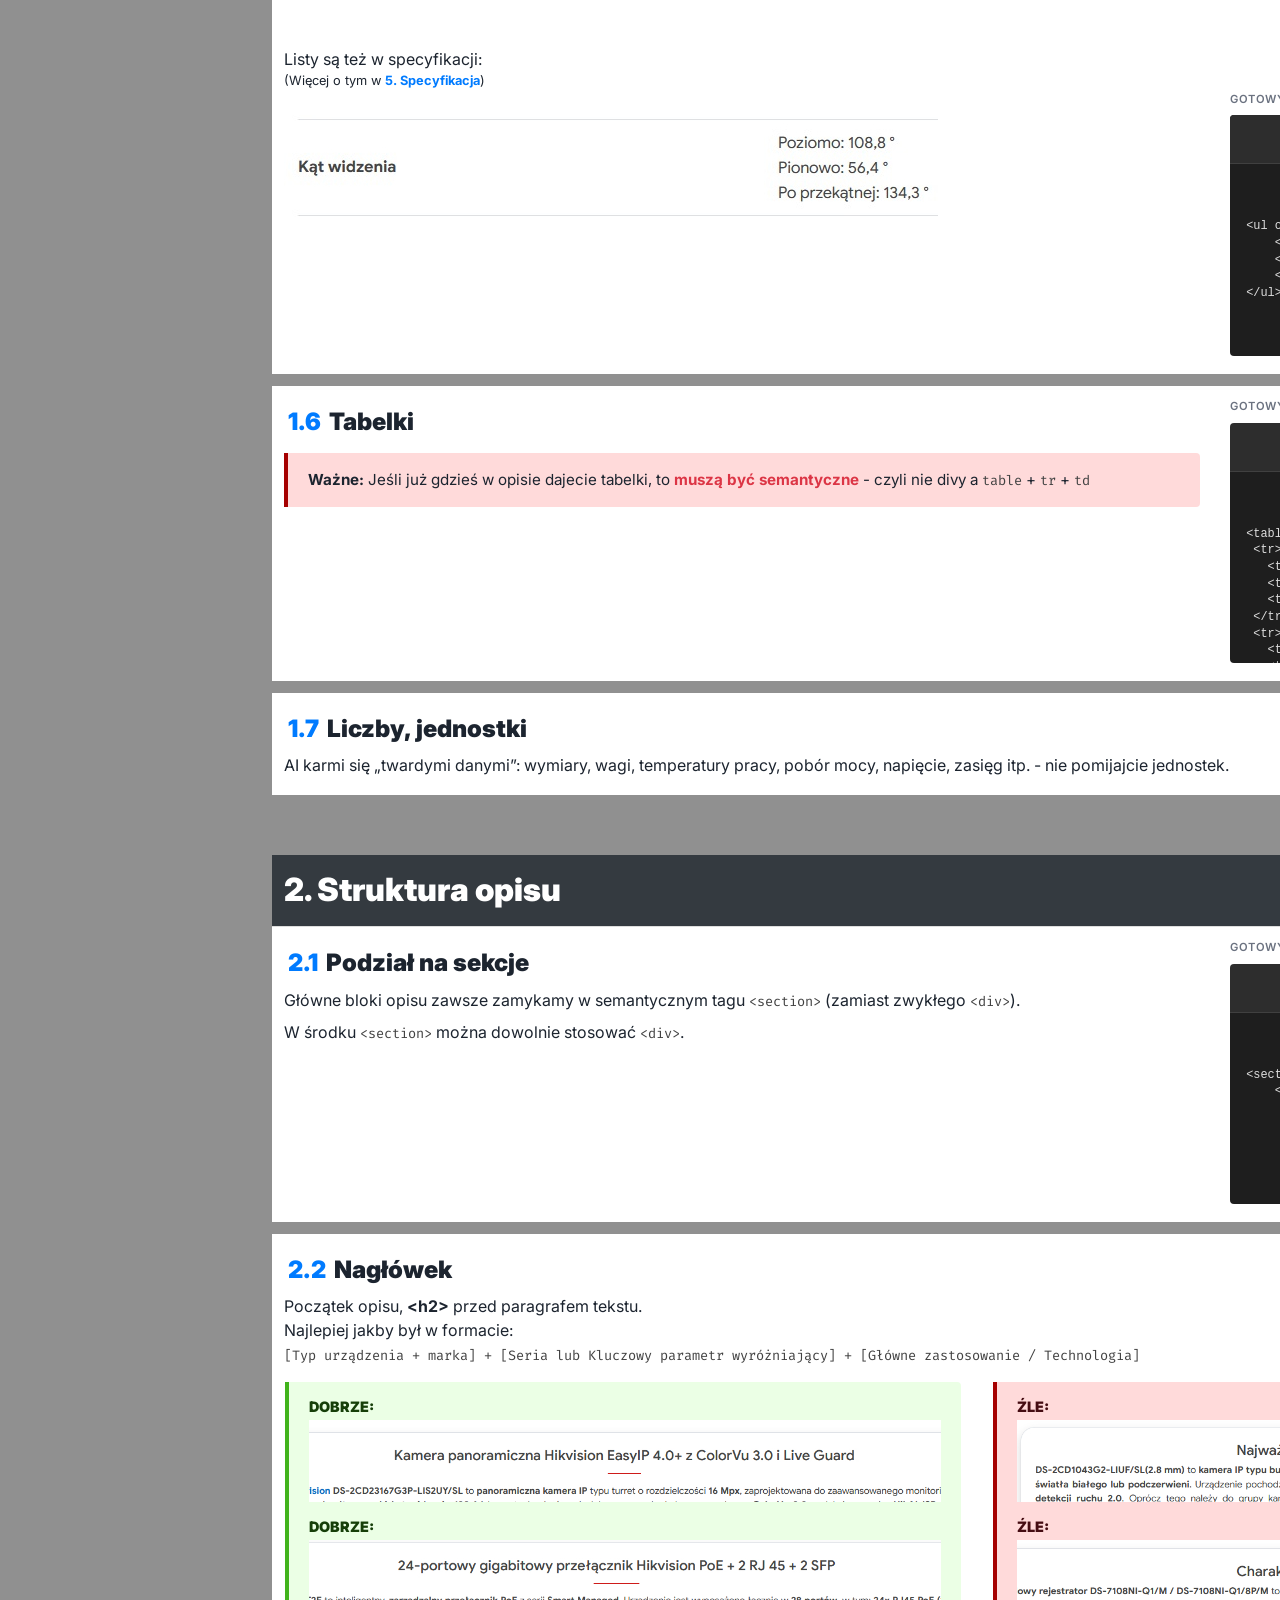
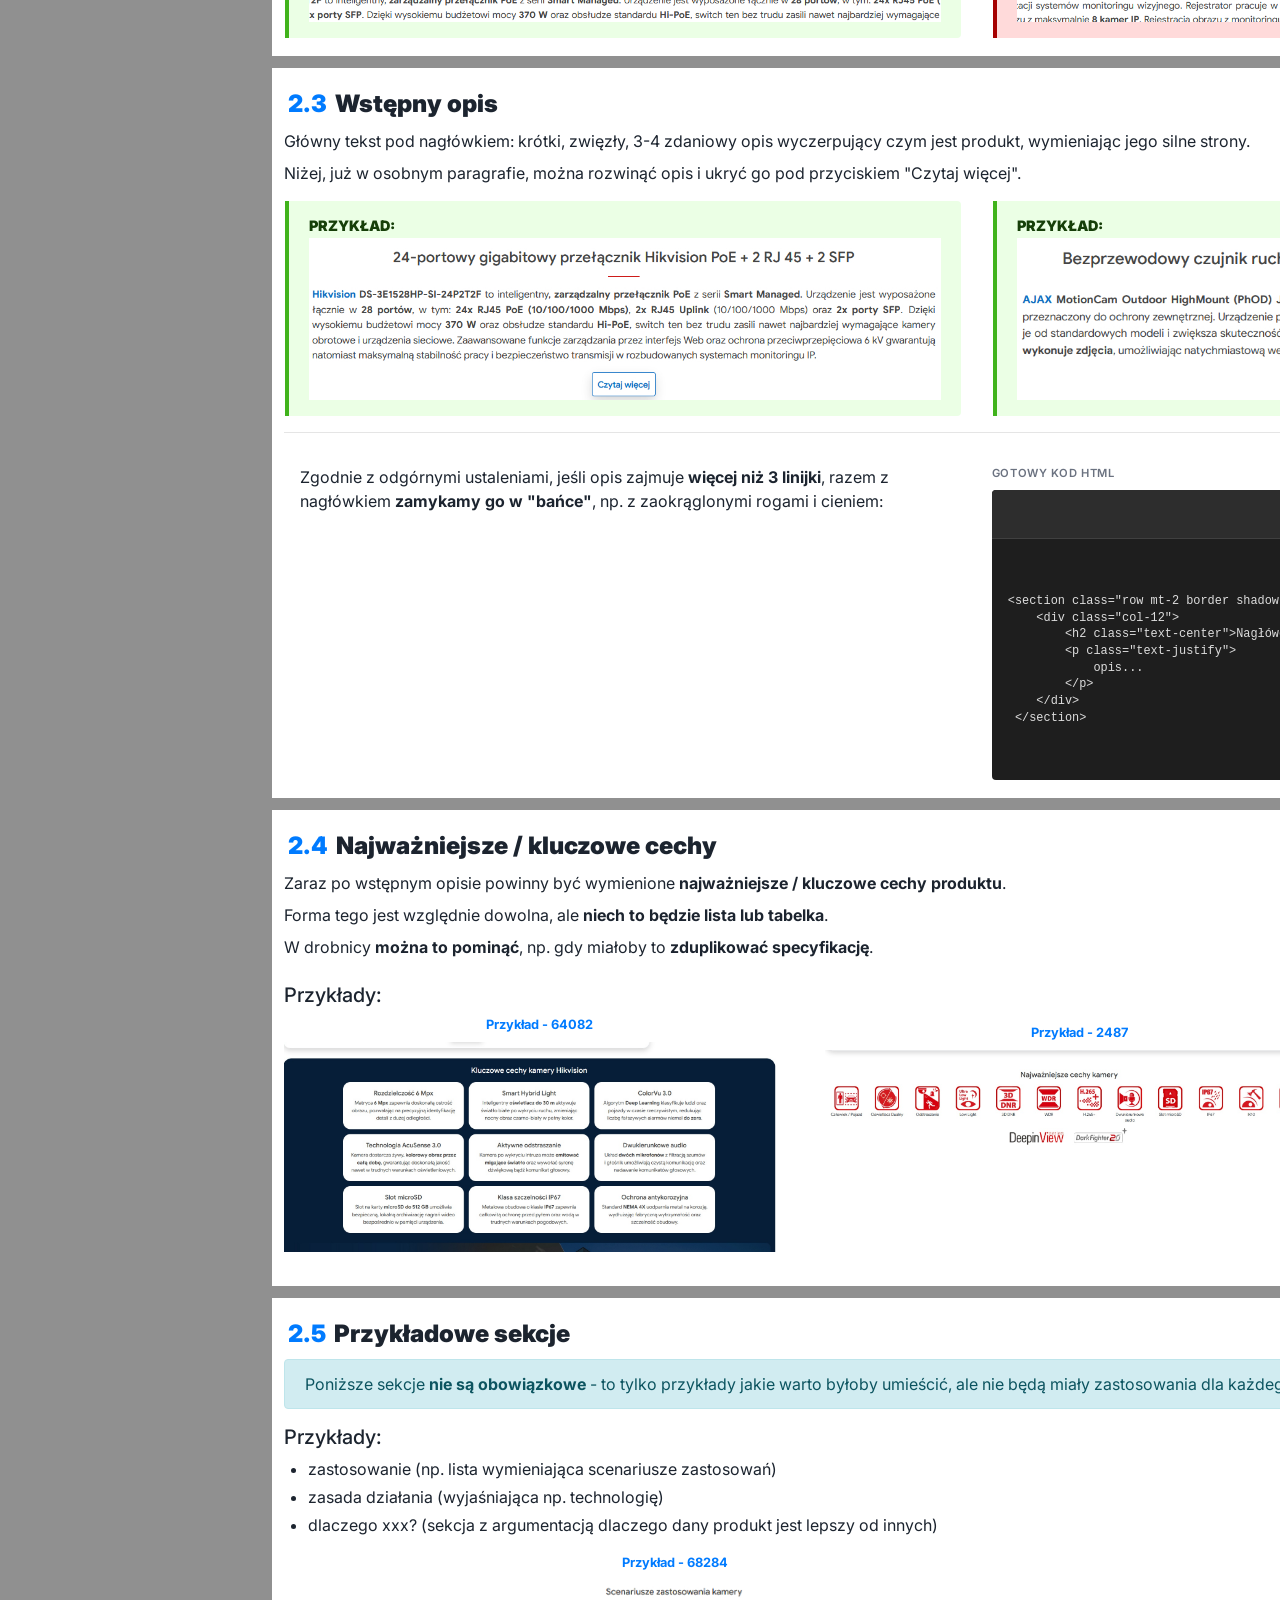
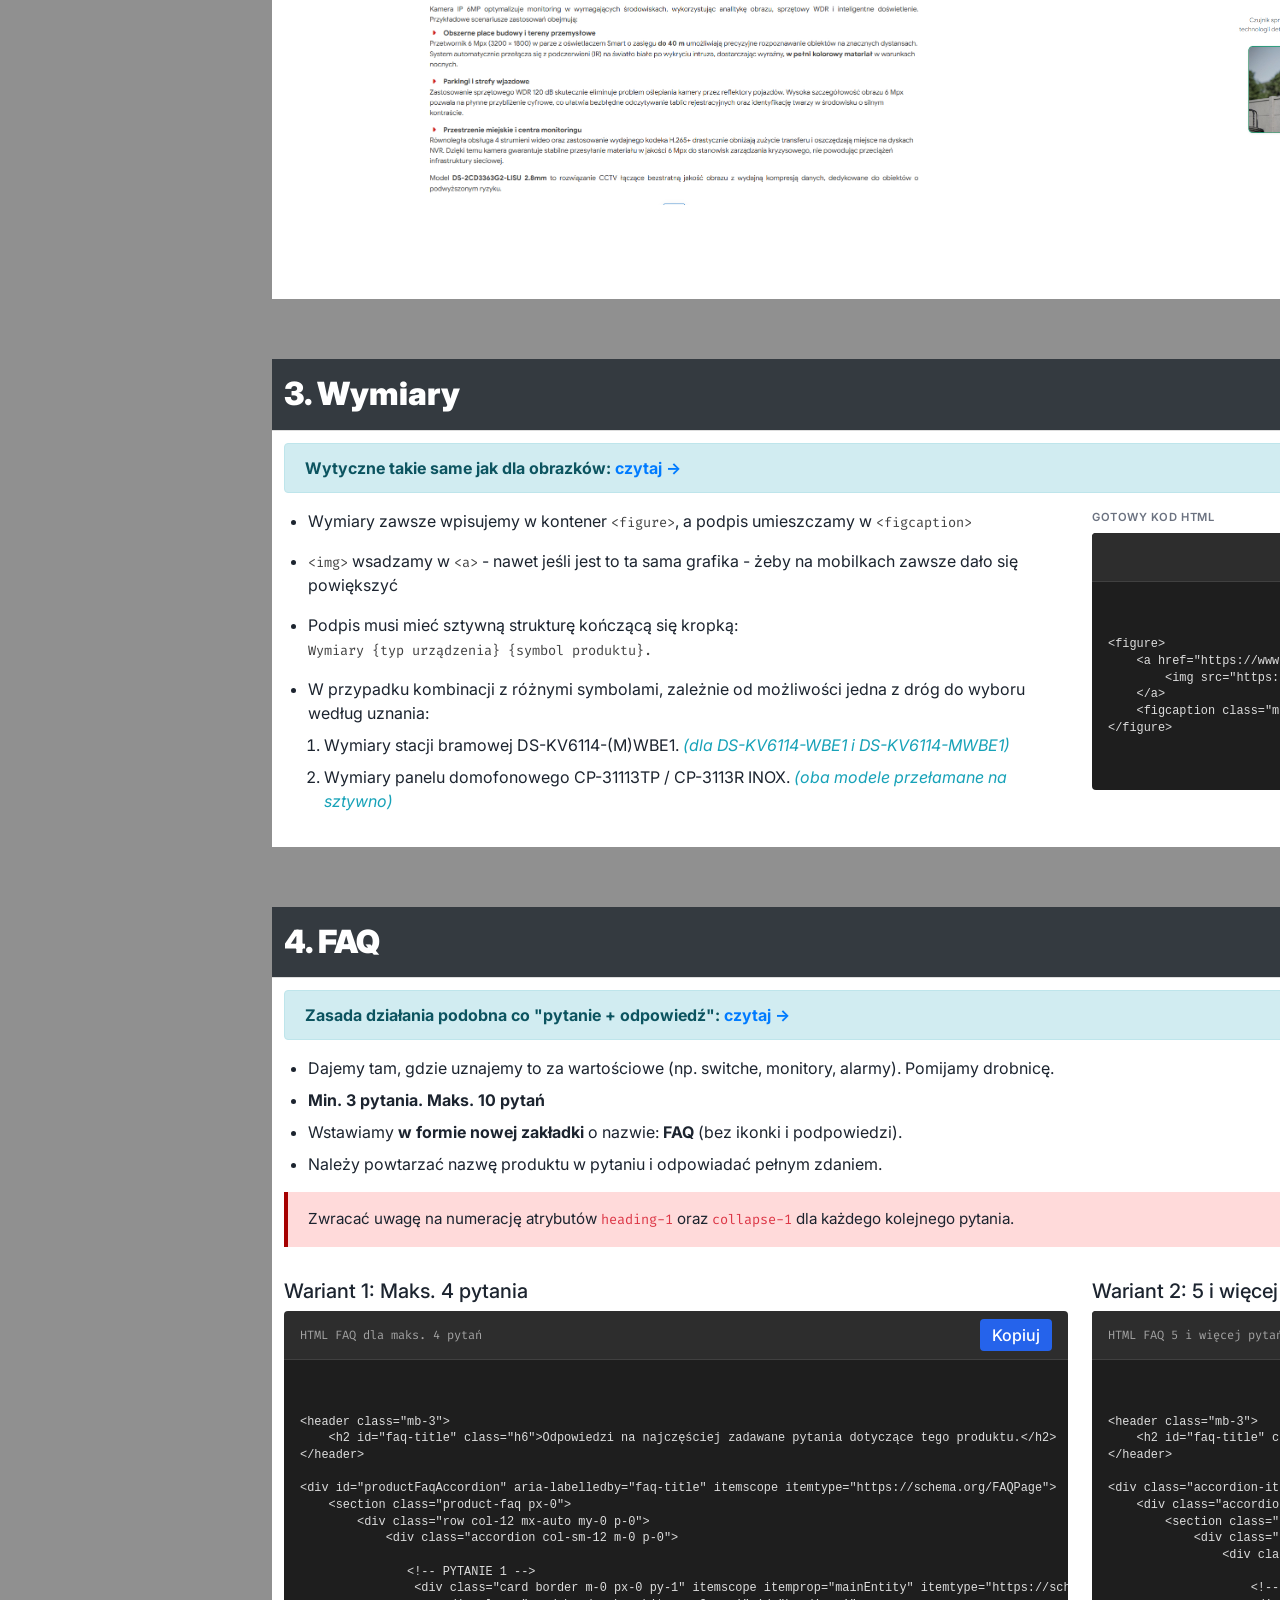
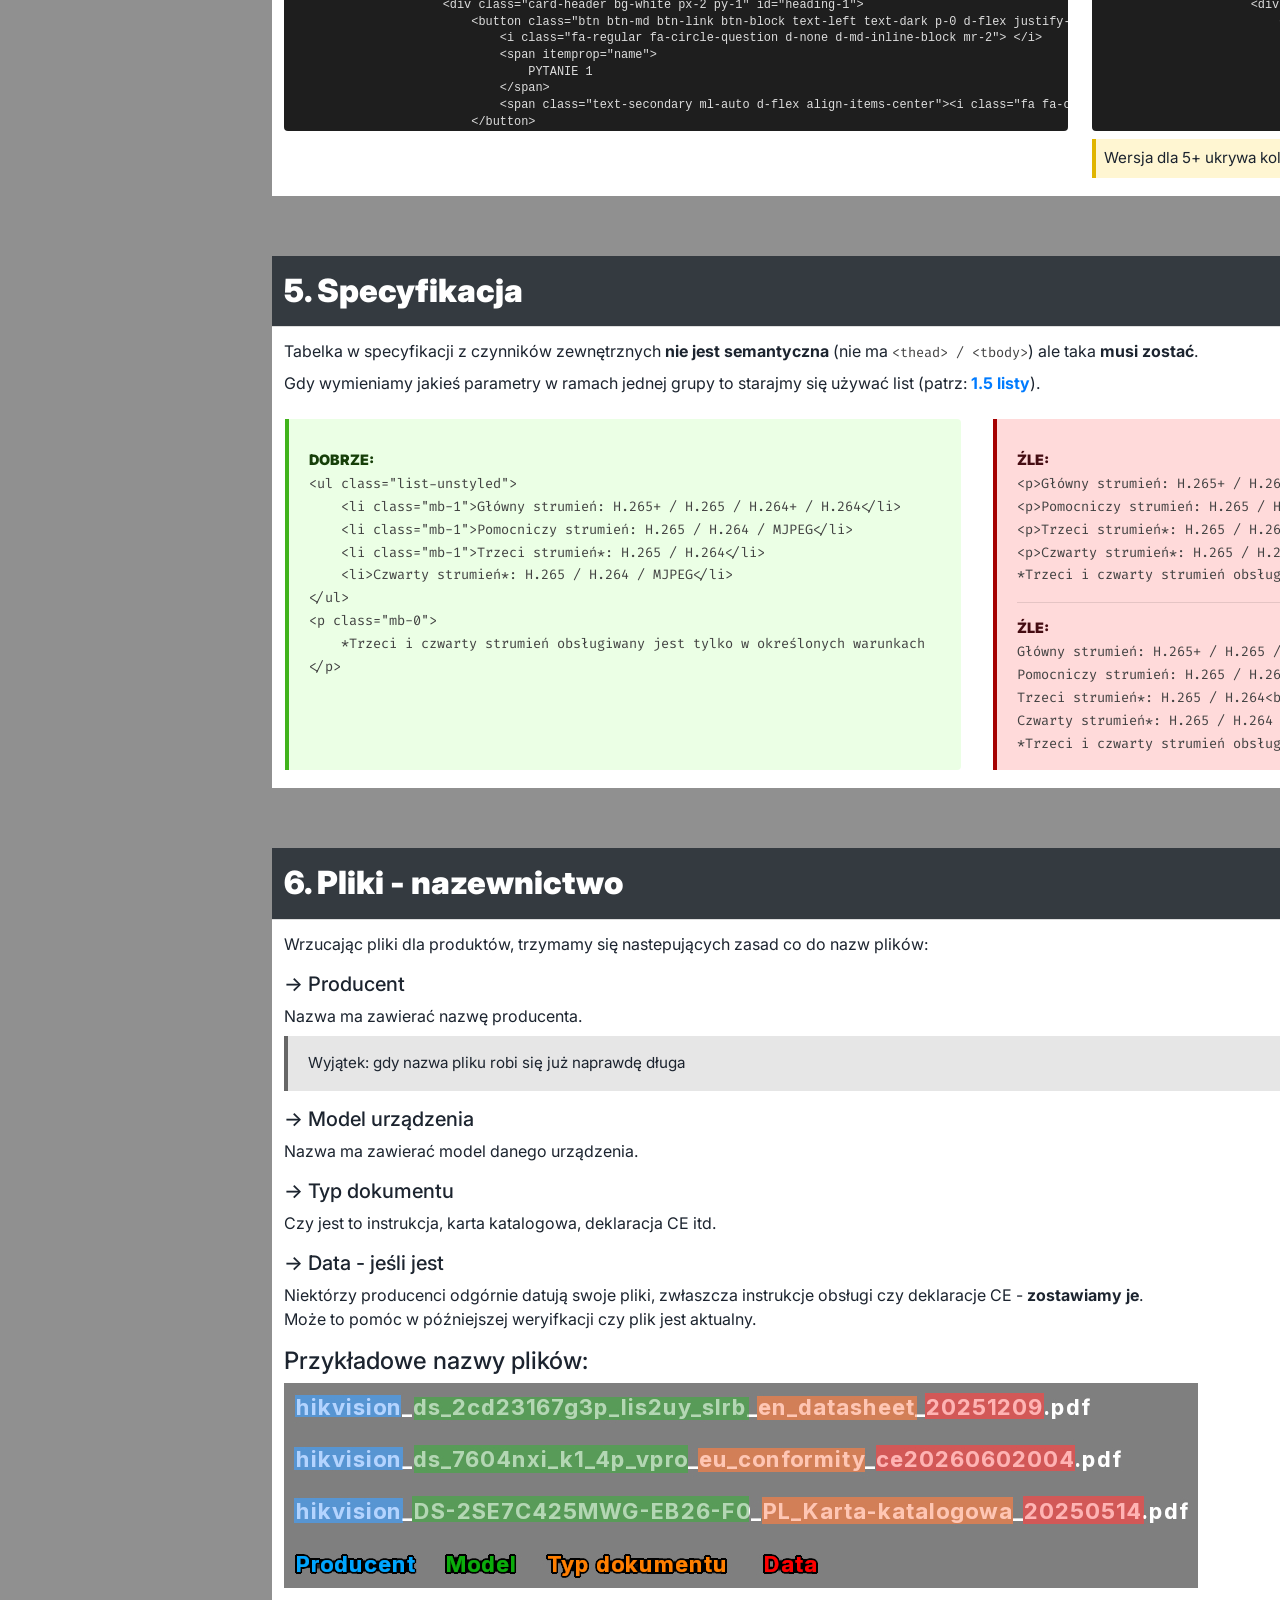
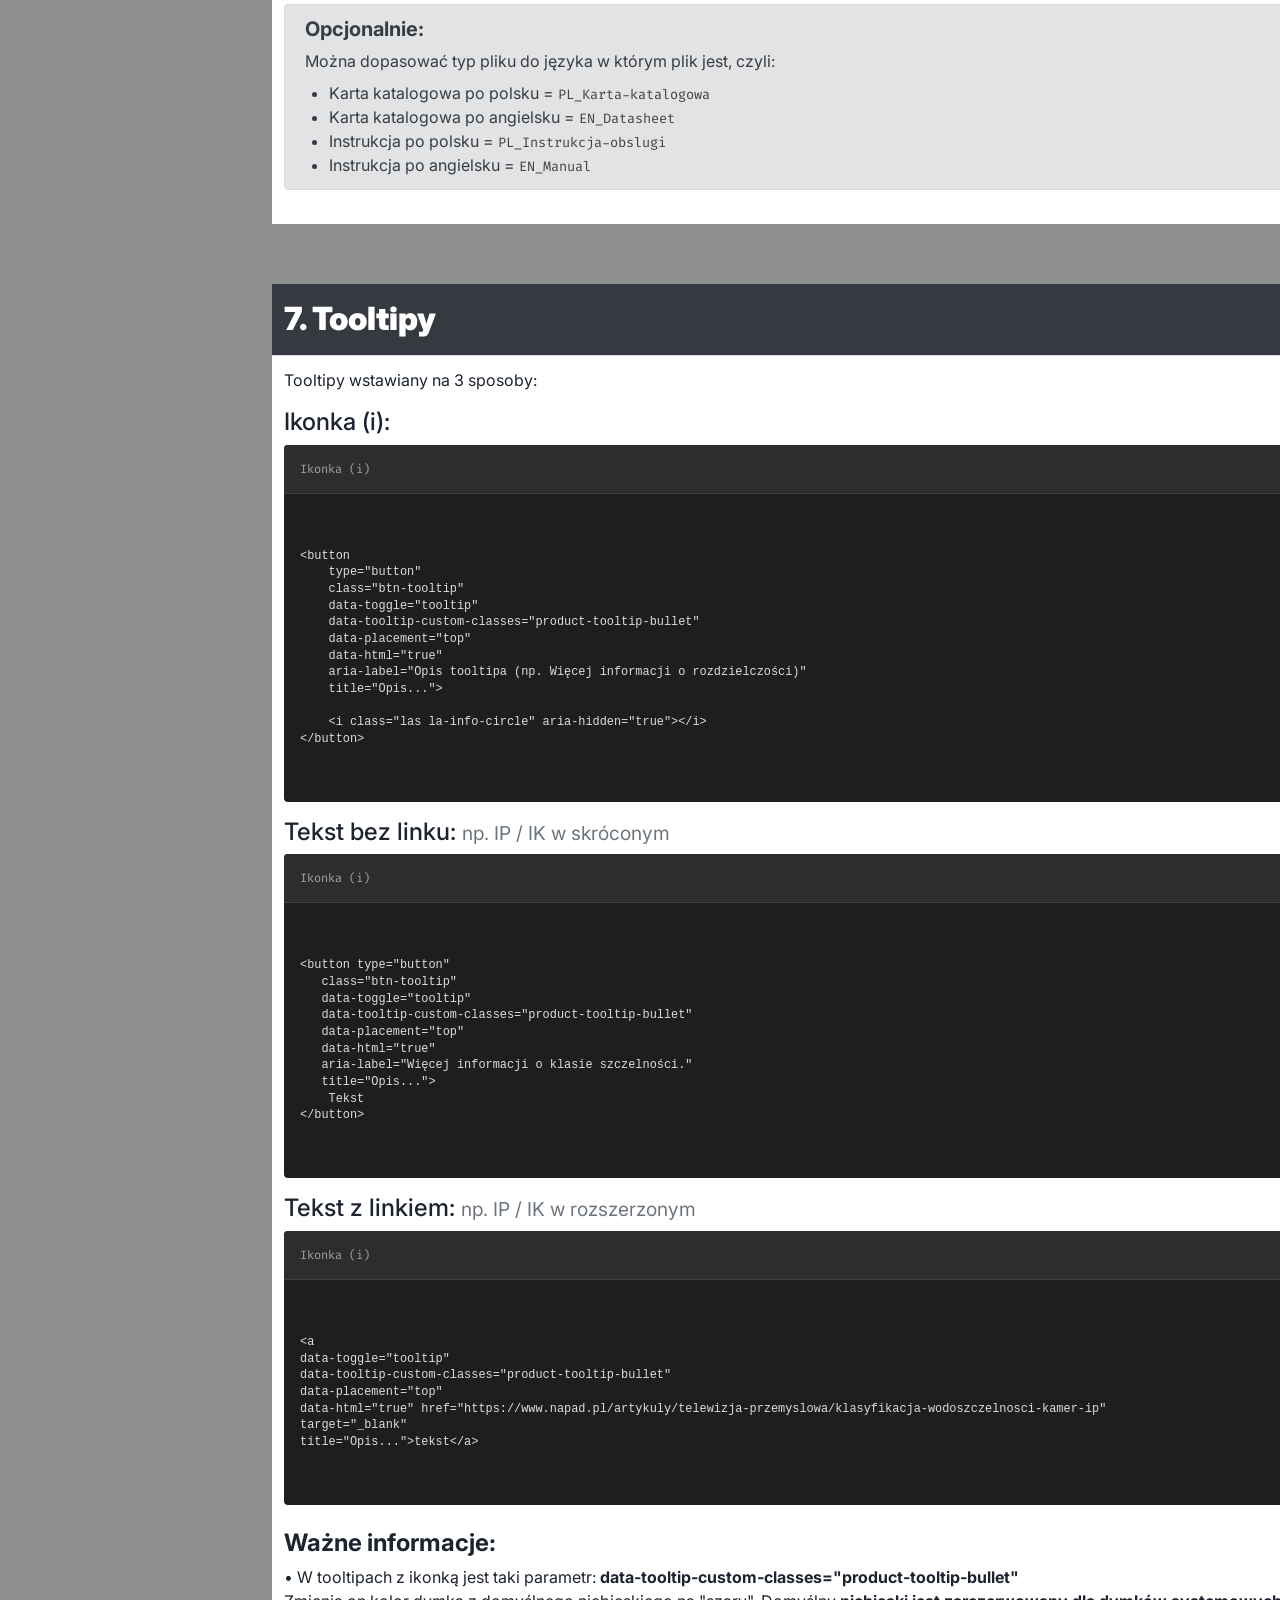
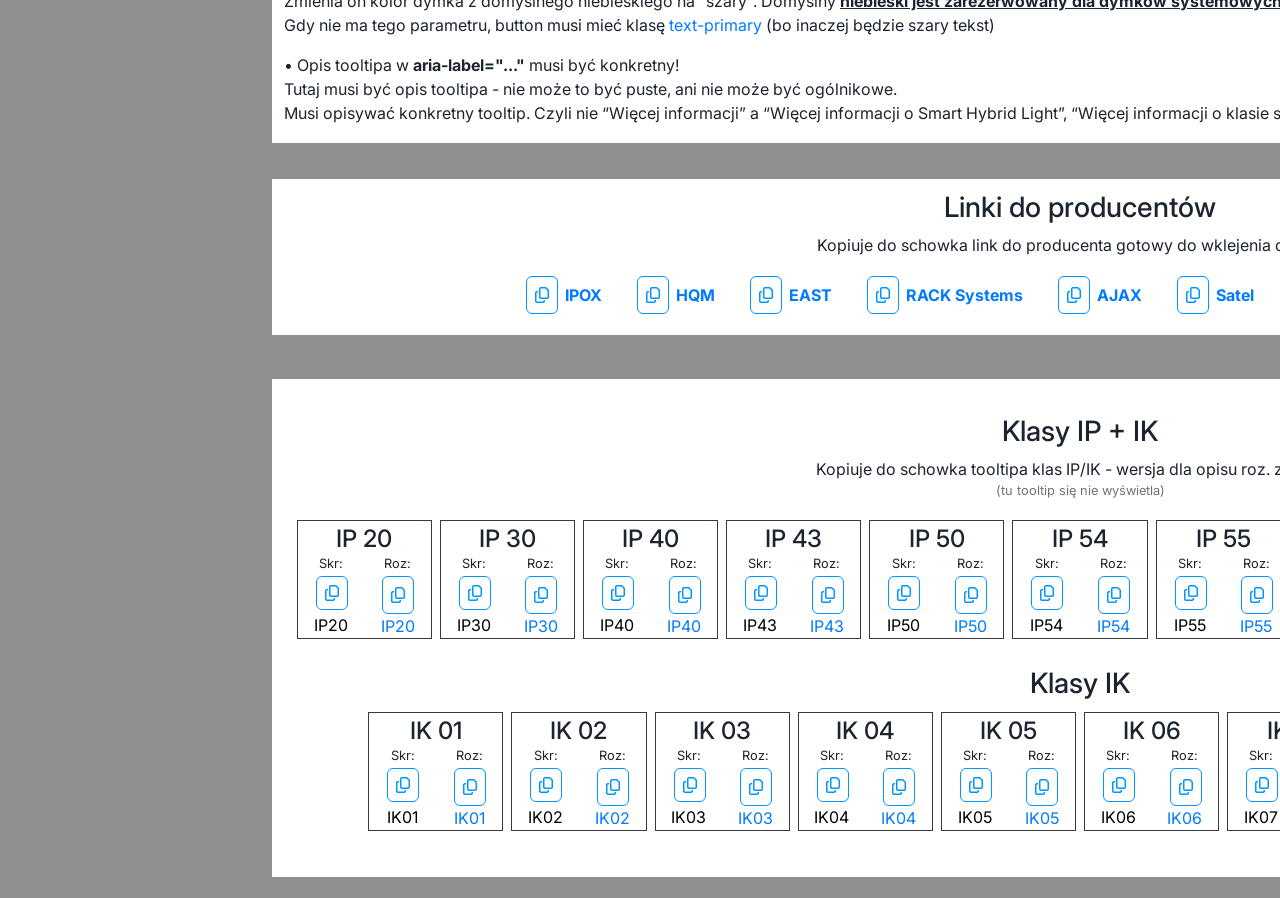
==== commit b80e1beb: "Update index.html" ====
--- a/index.html
+++ b/index.html
@@ -758,29 +758,29 @@
                     <div class="col-12 col-md-5 mx-3 example-box good">
                         <h5 class="mt-3 mb-1">DOBRZE:</h5>
                         <code>&lt;ul class="list-unstyled"&gt;
-                            &lt;li class="mb-1"&gt;Główny strumień: H.265+ / H.265 / H.264+ / H.264&lt;/li&gt;
-                            &lt;li class="mb-1"&gt;Pomocniczy strumień: H.265 / H.264 / MJPEG&lt;/li&gt;
-                            &lt;li class="mb-1"&gt;Trzeci strumień*: H.265 / H.264&lt;/li&gt;
-                            &lt;li&gt;Czwarty strumień*: H.265 / H.264 / MJPEG&lt;/li&gt;
-                            &lt;/ul&gt;
-                            &lt;p class="mb-0"&gt;
-                            *Trzeci i czwarty strumień obsługiwany jest tylko w określonych warunkach
-                            &lt;/p&gt;</code>
+    &lt;li class="mb-1"&gt;Główny strumień: H.265+ / H.265 / H.264+ / H.264&lt;/li&gt;
+    &lt;li class="mb-1"&gt;Pomocniczy strumień: H.265 / H.264 / MJPEG&lt;/li&gt;
+    &lt;li class="mb-1"&gt;Trzeci strumień*: H.265 / H.264&lt;/li&gt;
+    &lt;li&gt;Czwarty strumień*: H.265 / H.264 / MJPEG&lt;/li&gt;
+&lt;/ul&gt;
+&lt;p class="mb-0"&gt;
+    *Trzeci i czwarty strumień obsługiwany jest tylko w określonych warunkach
+&lt;/p&gt;</code>
                     </div>
                     <div class="col-12 col-md-5 mx-3 example-box bad">
                         <h5 class="mt-3 mb-1">ŹLE:</h5>
                         <code>&lt;p&gt;Główny strumień: H.265+ / H.265 / H.264+ / H.264&lt;/p&gt;
-                            &lt;p&gt;Pomocniczy strumień: H.265 / H.264 / MJPEG&lt;/p&gt;
-                            &lt;p&gt;Trzeci strumień*: H.265 / H.264&lt;/p&gt;
-                            &lt;p&gt;Czwarty strumień*: H.265 / H.264 / MJPEG&lt;/p&gt;
-                            *Trzeci i czwarty strumień obsługiwany jest tylko w warunkach</code>
+&lt;p&gt;Pomocniczy strumień: H.265 / H.264 / MJPEG&lt;/p&gt;
+&lt;p&gt;Trzeci strumień*: H.265 / H.264&lt;/p&gt;
+&lt;p&gt;Czwarty strumień*: H.265 / H.264 / MJPEG&lt;/p&gt;
+*Trzeci i czwarty strumień obsługiwany jest tylko w warunkach</code>
                         <hr>
                         <h5 class="mt-3 mb-1">ŹLE:</h5>
                         <code>Główny strumień: H.265+ / H.265 / H.264+ / H.264&lt;br&gt;
-                            Pomocniczy strumień: H.265 / H.264 / MJPEG&lt;br&gt;
-                            Trzeci strumień*: H.265 / H.264&lt;br&gt;
-                            Czwarty strumień*: H.265 / H.264 / MJPEG&lt;br&gt;
-                            *Trzeci i czwarty strumień obsługiwany jest tylko w warunkach</code>
+Pomocniczy strumień: H.265 / H.264 / MJPEG&lt;br&gt;
+Trzeci strumień*: H.265 / H.264&lt;br&gt;
+Czwarty strumień*: H.265 / H.264 / MJPEG&lt;br&gt;
+*Trzeci i czwarty strumień obsługiwany jest tylko w warunkach</code>
                     </div>
                 </div>
             </div>
@@ -1490,4 +1490,4 @@
     </script>
 </body>
 
-</html>+</html>
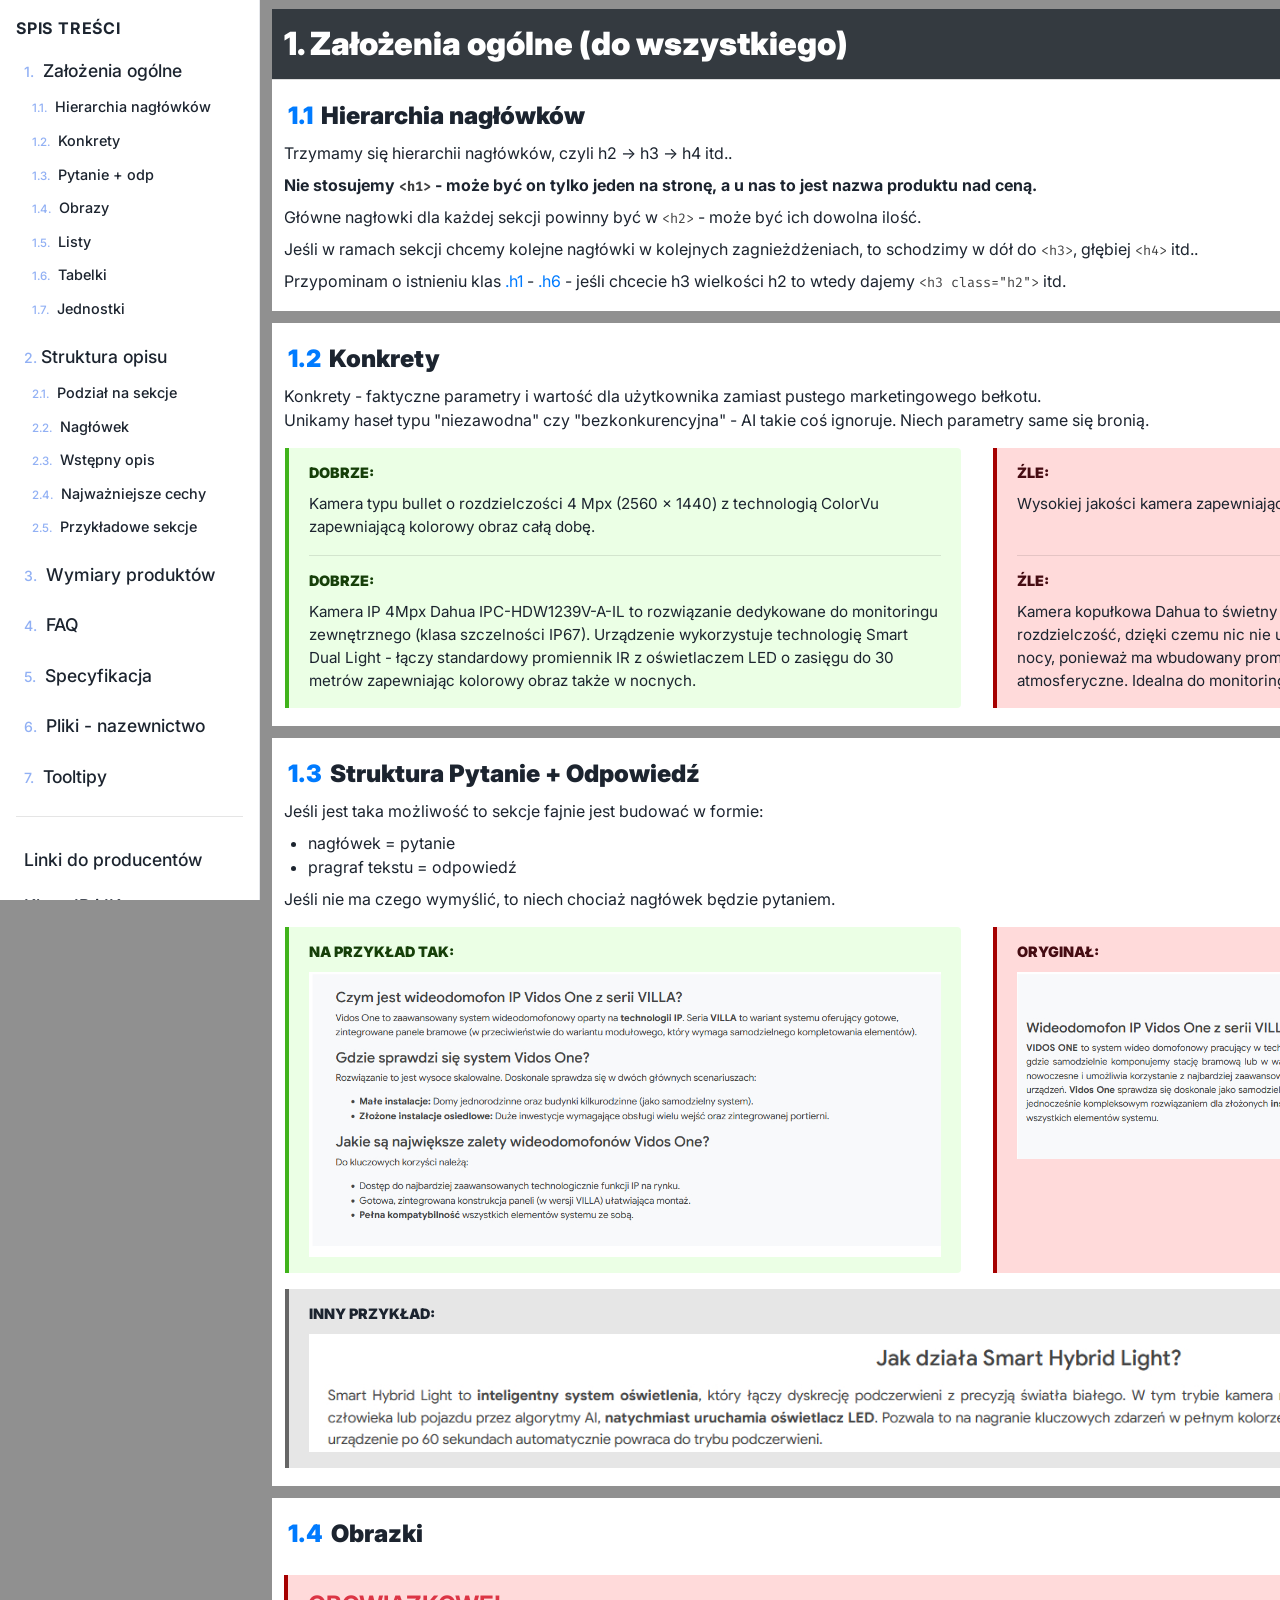
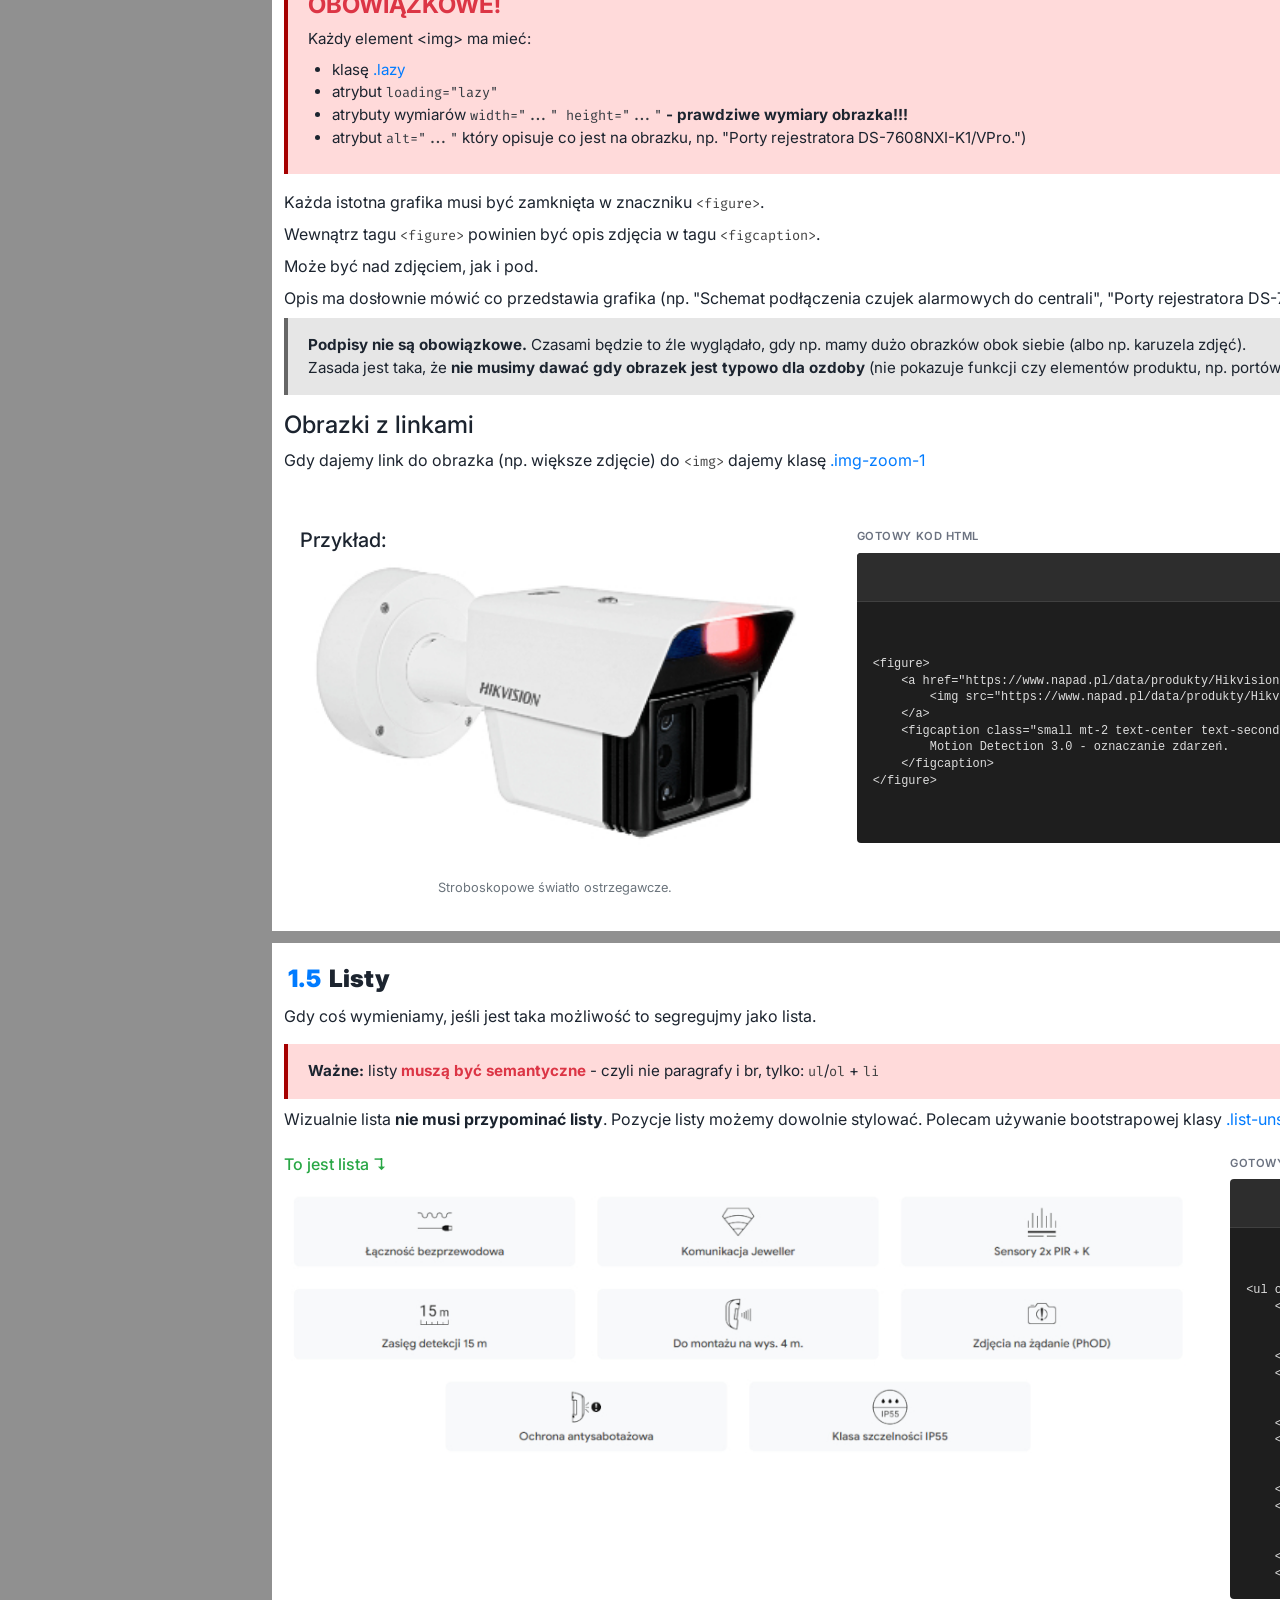
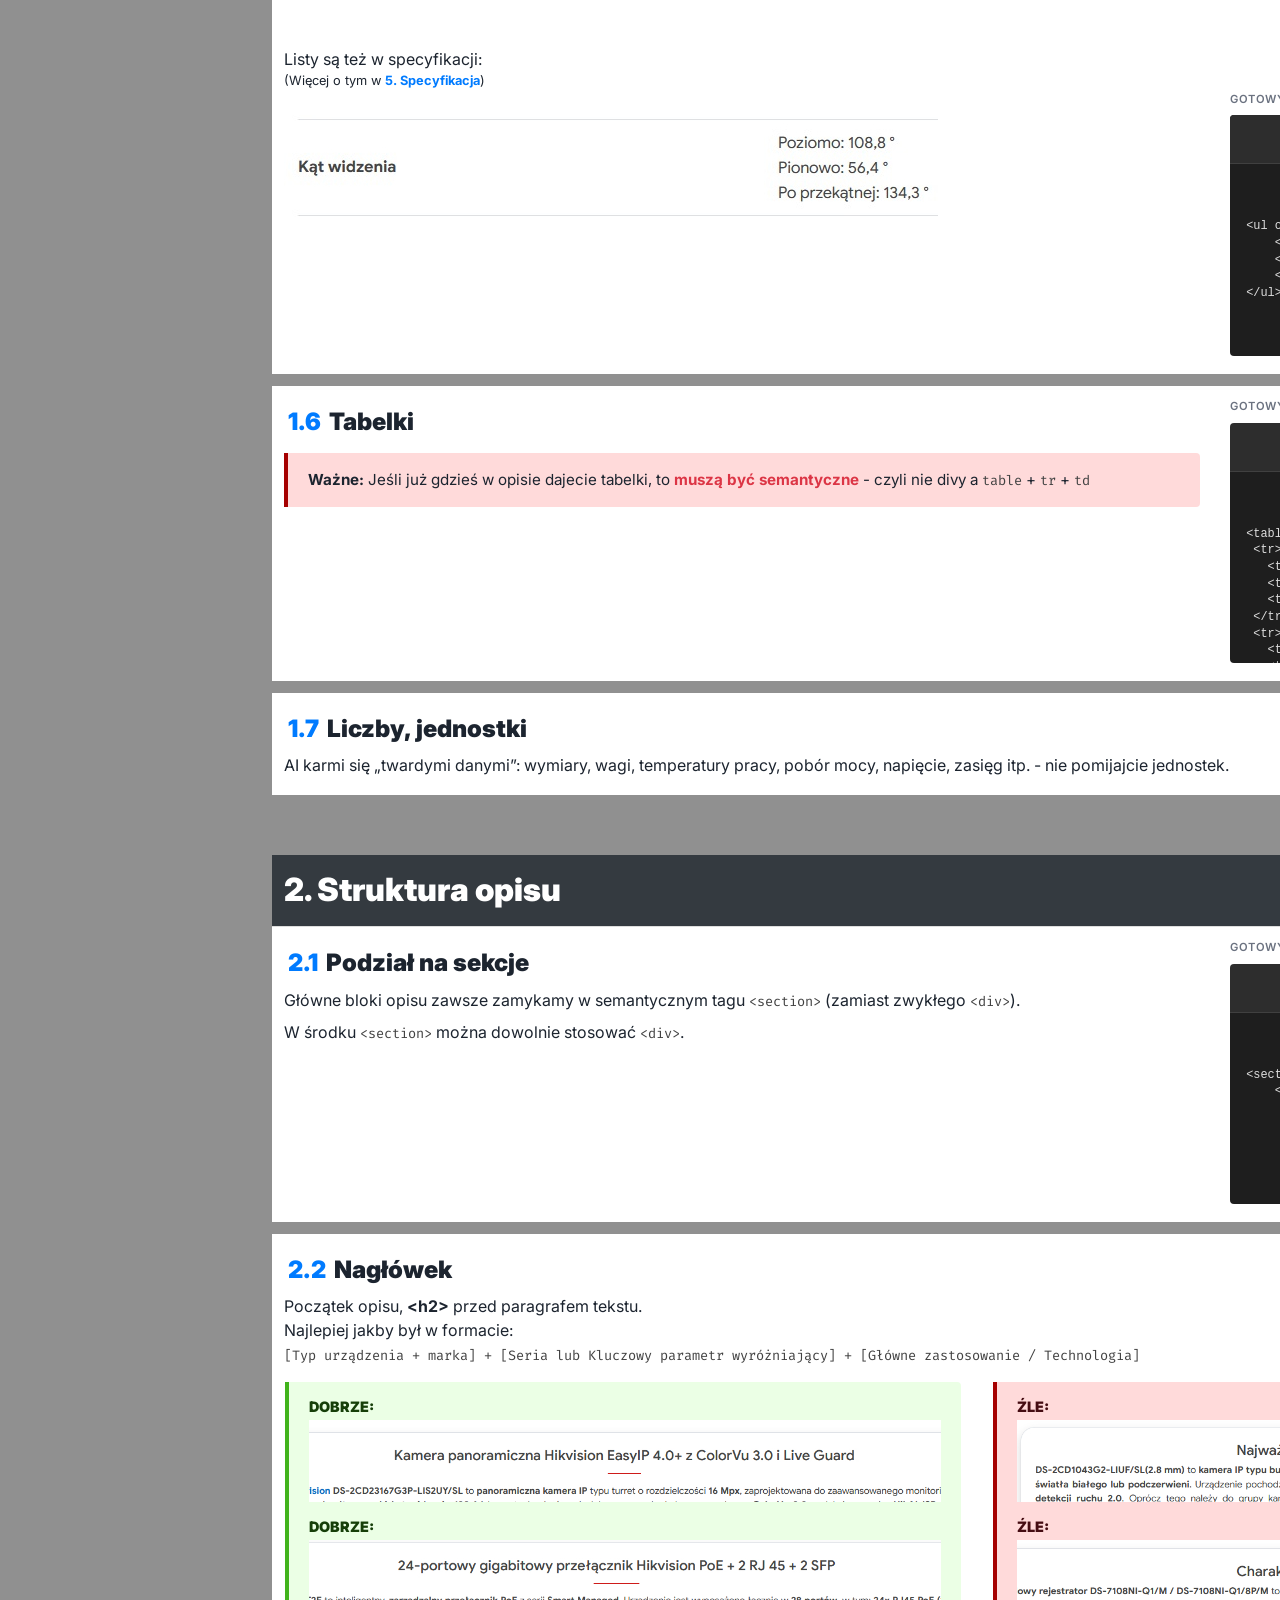
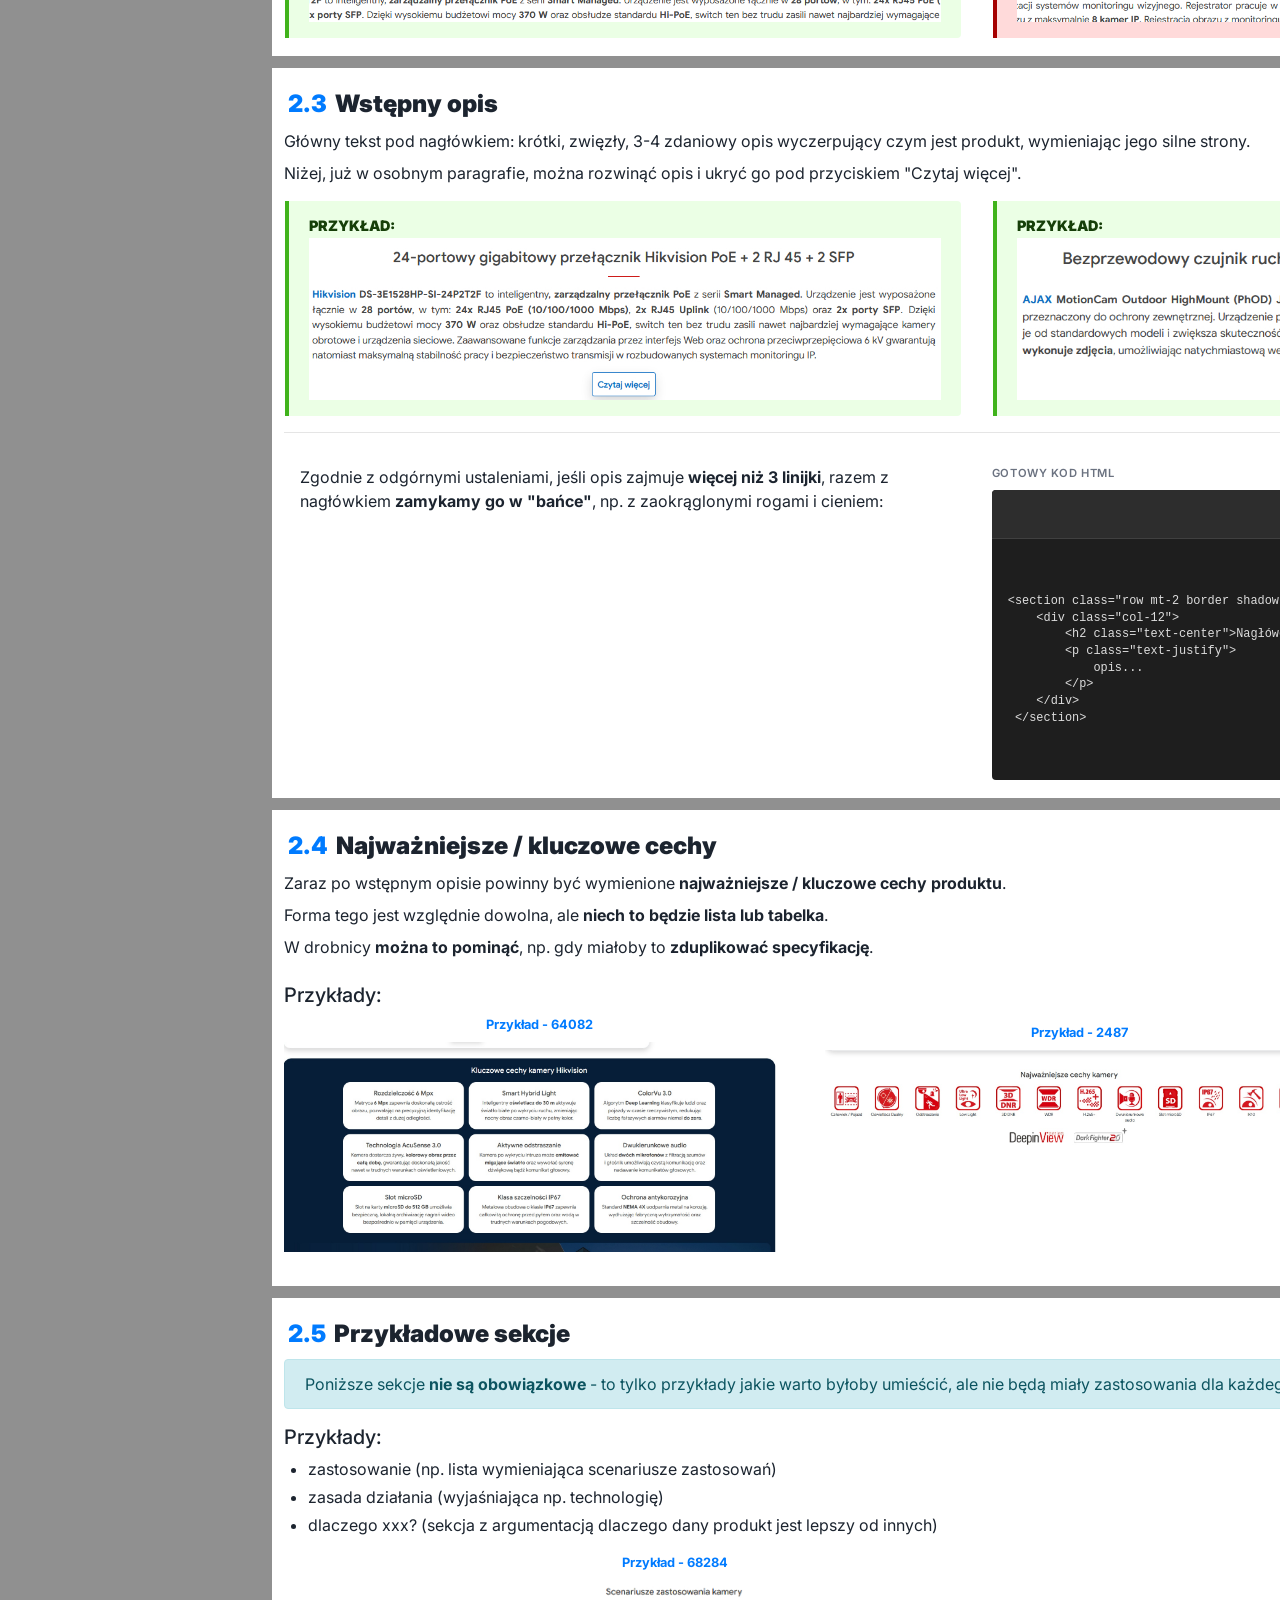
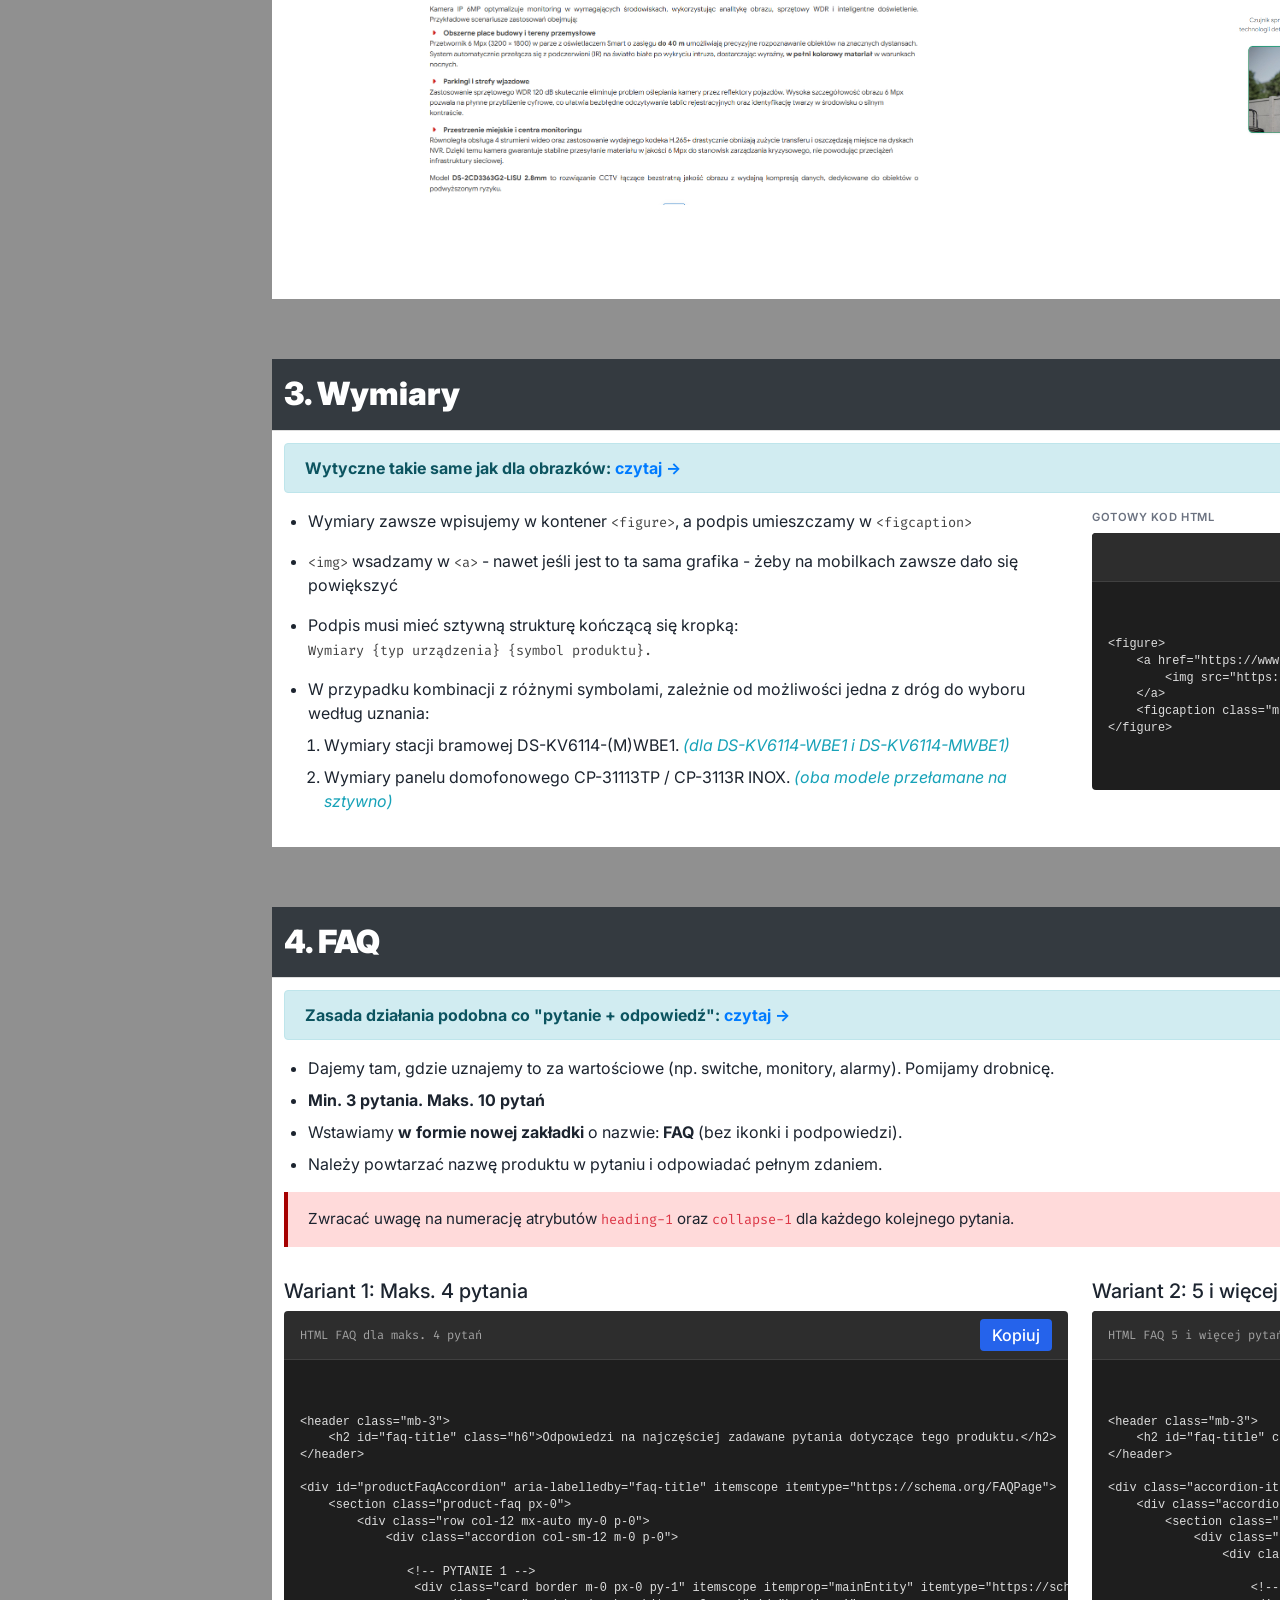
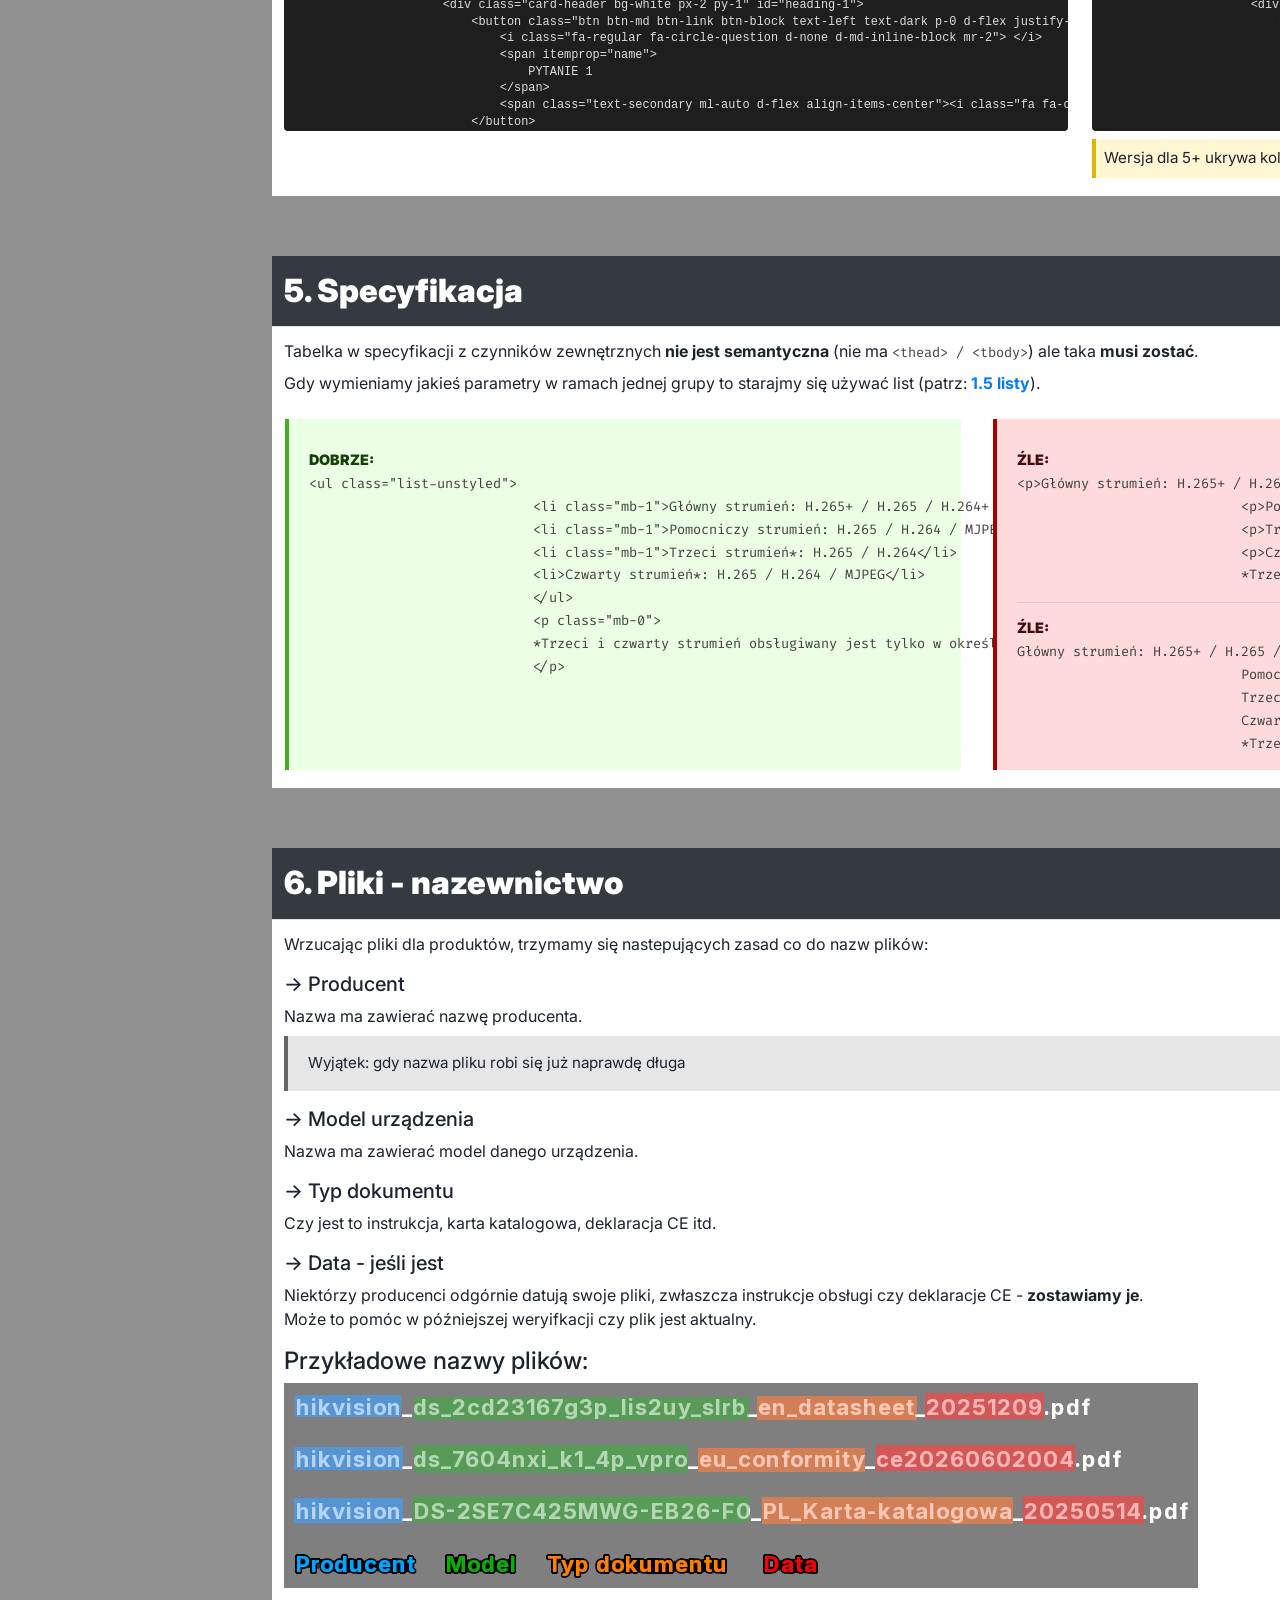
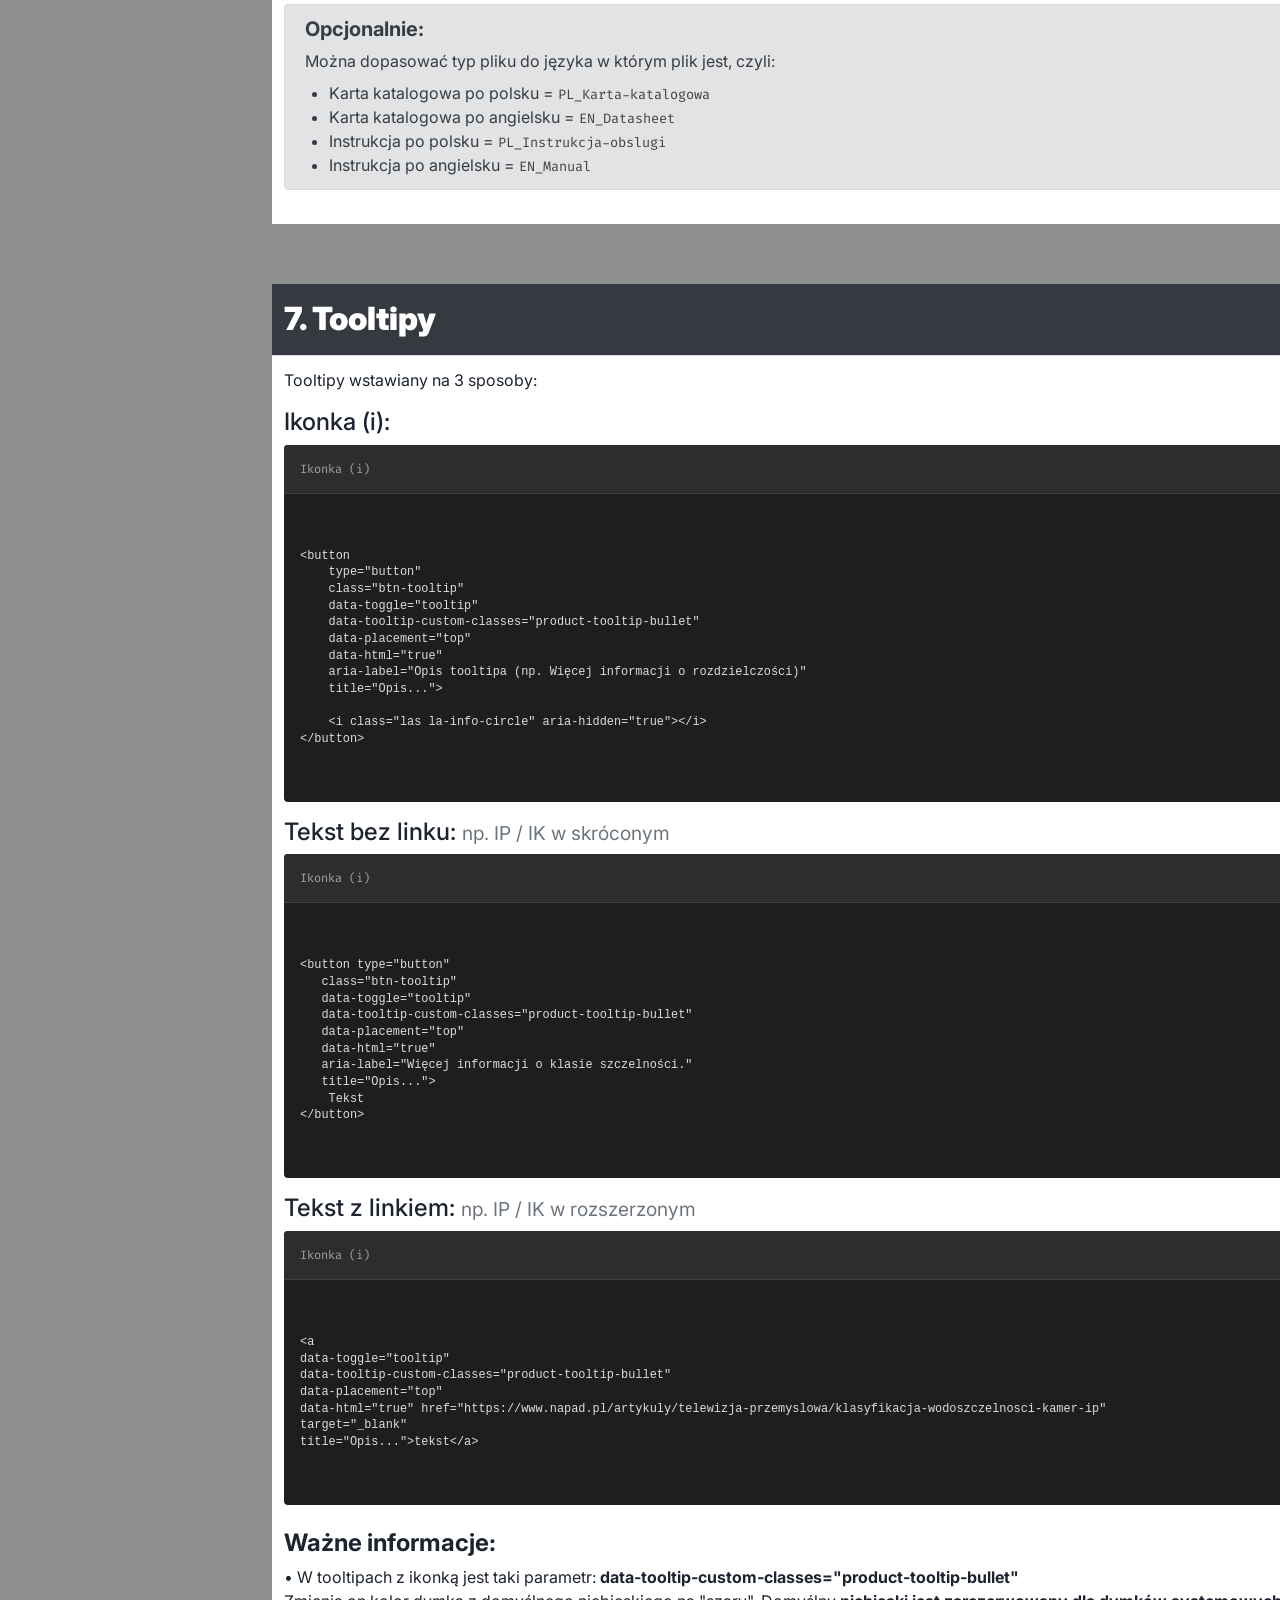
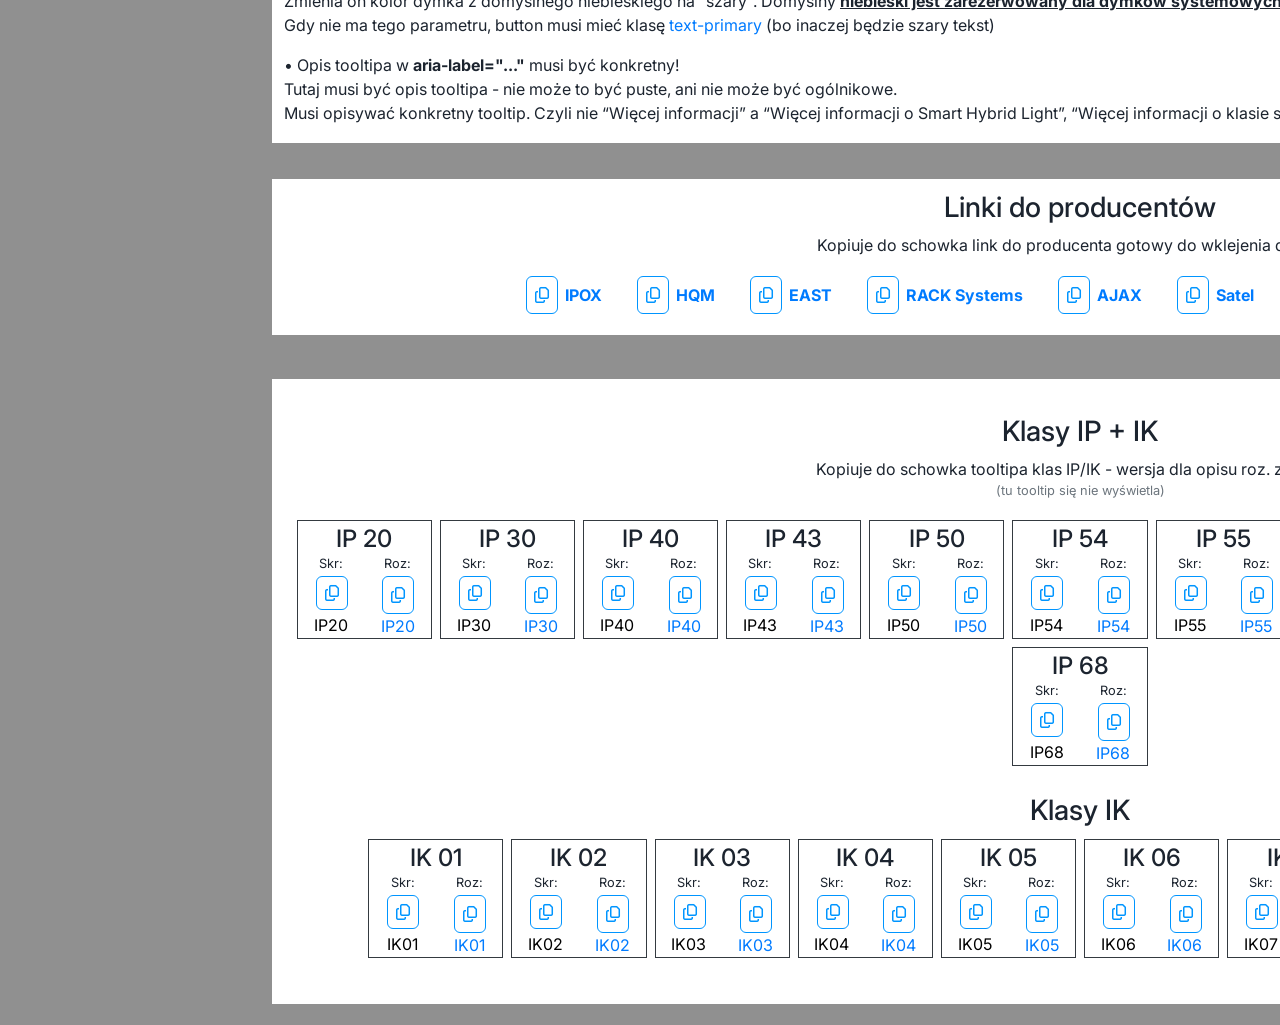
==== commit 0300813e: "Add files via upload" ====
--- a/index.html
+++ b/index.html
@@ -758,29 +758,29 @@
                     <div class="col-12 col-md-5 mx-3 example-box good">
                         <h5 class="mt-3 mb-1">DOBRZE:</h5>
                         <code>&lt;ul class="list-unstyled"&gt;
-    &lt;li class="mb-1"&gt;Główny strumień: H.265+ / H.265 / H.264+ / H.264&lt;/li&gt;
-    &lt;li class="mb-1"&gt;Pomocniczy strumień: H.265 / H.264 / MJPEG&lt;/li&gt;
-    &lt;li class="mb-1"&gt;Trzeci strumień*: H.265 / H.264&lt;/li&gt;
-    &lt;li&gt;Czwarty strumień*: H.265 / H.264 / MJPEG&lt;/li&gt;
-&lt;/ul&gt;
-&lt;p class="mb-0"&gt;
-    *Trzeci i czwarty strumień obsługiwany jest tylko w określonych warunkach
-&lt;/p&gt;</code>
+                            &lt;li class="mb-1"&gt;Główny strumień: H.265+ / H.265 / H.264+ / H.264&lt;/li&gt;
+                            &lt;li class="mb-1"&gt;Pomocniczy strumień: H.265 / H.264 / MJPEG&lt;/li&gt;
+                            &lt;li class="mb-1"&gt;Trzeci strumień*: H.265 / H.264&lt;/li&gt;
+                            &lt;li&gt;Czwarty strumień*: H.265 / H.264 / MJPEG&lt;/li&gt;
+                            &lt;/ul&gt;
+                            &lt;p class="mb-0"&gt;
+                            *Trzeci i czwarty strumień obsługiwany jest tylko w określonych warunkach
+                            &lt;/p&gt;</code>
                     </div>
                     <div class="col-12 col-md-5 mx-3 example-box bad">
                         <h5 class="mt-3 mb-1">ŹLE:</h5>
                         <code>&lt;p&gt;Główny strumień: H.265+ / H.265 / H.264+ / H.264&lt;/p&gt;
-&lt;p&gt;Pomocniczy strumień: H.265 / H.264 / MJPEG&lt;/p&gt;
-&lt;p&gt;Trzeci strumień*: H.265 / H.264&lt;/p&gt;
-&lt;p&gt;Czwarty strumień*: H.265 / H.264 / MJPEG&lt;/p&gt;
-*Trzeci i czwarty strumień obsługiwany jest tylko w warunkach</code>
+                            &lt;p&gt;Pomocniczy strumień: H.265 / H.264 / MJPEG&lt;/p&gt;
+                            &lt;p&gt;Trzeci strumień*: H.265 / H.264&lt;/p&gt;
+                            &lt;p&gt;Czwarty strumień*: H.265 / H.264 / MJPEG&lt;/p&gt;
+                            *Trzeci i czwarty strumień obsługiwany jest tylko w warunkach</code>
                         <hr>
                         <h5 class="mt-3 mb-1">ŹLE:</h5>
                         <code>Główny strumień: H.265+ / H.265 / H.264+ / H.264&lt;br&gt;
-Pomocniczy strumień: H.265 / H.264 / MJPEG&lt;br&gt;
-Trzeci strumień*: H.265 / H.264&lt;br&gt;
-Czwarty strumień*: H.265 / H.264 / MJPEG&lt;br&gt;
-*Trzeci i czwarty strumień obsługiwany jest tylko w warunkach</code>
+                            Pomocniczy strumień: H.265 / H.264 / MJPEG&lt;br&gt;
+                            Trzeci strumień*: H.265 / H.264&lt;br&gt;
+                            Czwarty strumień*: H.265 / H.264 / MJPEG&lt;br&gt;
+                            *Trzeci i czwarty strumień obsługiwany jest tylko w warunkach</code>
                     </div>
                 </div>
             </div>
@@ -1146,6 +1146,30 @@
    - ochronę przed strugą wody (12,5&nbsp;l/min) laną na obudowę z dowolnej strony.">IP55</a>
                                 </div>
                             </div>
+                            
+                            <div class="row col-sm-1 m-1 pt-1 pb-0 px-0 bg-white border border-dark rounded-050">
+                                <h4 class="col-12 text-center mb-0">IP 56</h4>
+                                <div class="col-6 text-center kopia-kontener">
+                                    <p class="small mb-0">Skr:</p>
+                                    <a class="btn-kopiuj mb-0" data-kopiuj-trigger data-kopiuj-cel="button" data-kopiuj-typ="outer">
+                                        <i class="far fa-copy"></i>
+                                    </a>
+                                    <button type="button" class="btn-tooltip" data-toggle="tooltip" data-tooltip-custom-classes="product-tooltip-bullet" data-placement="top" data-html="true" aria-label="Więcej informacji o klasie szczelności." title="<strong>Klasa szczelności IP56</strong> oznacza:<br>
+- ochronę przed dostępem do części niebezpiecznych drutem;<br>
+- ochronę przed pyłem;<br>
+   - ochronę przed silną strugą wody (100 l/min) laną na obudowę z dowolnej strony.">IP56</button>
+                                </div>
+                                <div class="col-6 text-center kopia-kontener">
+                                    <p class="small mb-0">Roz:</p>
+                                    <button class="btn-kopiuj mb-0" data-kopiuj-trigger data-kopiuj-cel="a" data-kopiuj-typ="outer">
+                                        <i class="far fa-copy"></i>
+                                    </button>
+                                    <a data-toggle="tooltip" data-placement="top" data-tooltip-custom-classes="product-tooltip-bullet" data-html="true" href="https://www.napad.pl/artykuly/telewizja-przemyslowa/klasyfikacja-wodoszczelnosci-kamer-ip" target="_blank" title="<strong>Klasa szczelności IP56</strong> oznacza:<br>
+- ochronę przed dostępem do części niebezpiecznych drutem;<br>
+- ochronę przed pyłem;<br>
+   - ochronę przed silną strugą wody (100 l/min) laną na obudowę z dowolnej strony.">IP56</a>
+                                </div>
+                            </div>
 
                             <div class="row col-sm-1 m-1 pt-1 pb-0 px-0 bg-white border border-dark rounded-050">
                                 <h4 class="col-12 text-center mb-0">IP 65</h4>
@@ -1490,4 +1514,4 @@
     </script>
 </body>
 
-</html>
+</html>
